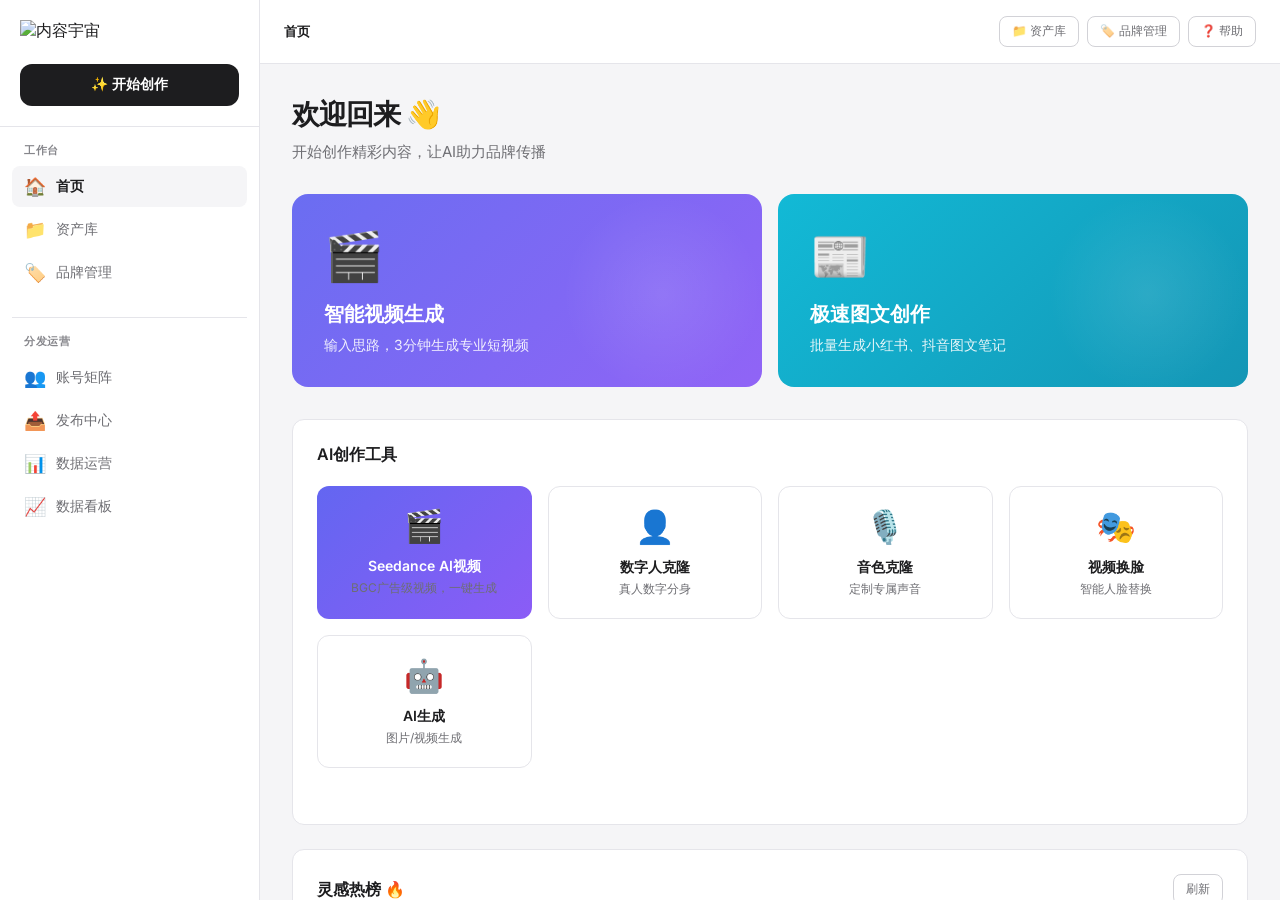
==== index.html @ 879e96d5 "init: existing files before refactor" ====
<!DOCTYPE html>
<html lang="zh-CN">
<head>
<meta charset="UTF-8">
<meta name="viewport" content="width=device-width, initial-scale=1.0">
<title>品牌AI内容工厂</title>
<link href="https://fonts.googleapis.com/css2?family=Inter:wght@300;400;500;600;700;800&display=swap" rel="stylesheet">
<script src="https://cdn.jsdelivr.net/npm/chart.js"></script>
<style>
:root {
  --mica-bg: rgba(255, 255, 255, 0.7);
  --mica-border: rgba(0, 0, 0, 0.08);
  --bg: #f5f5f7;
  --surface: #ffffff;
  --text: #1d1d1f;
  --text-secondary: #6e6e73;
  --text-muted: #86868b;
  --primary: #0071e3;
  --primary-hover: #0077ed;
  --accent: #6366f1;
  --accent-light: #818cf8;
  --border: #d2d2d7;
  --border-light: #e5e5ea;
  --success: #34c759;
  --warning: #ff9500;
  --danger: #ff3b30;
  --radius: 12px;
  --shadow: 0 2px 8px rgba(0,0,0,0.06);
  --shadow-lg: 0 8px 24px rgba(0,0,0,0.12);
  --xpeng-green: #00C896;
  --xpeng-black: #1A1A1A;
}

* {
  margin: 0;
  padding: 0;
  box-sizing: border-box;
}

body {
  font-family: 'Inter', -apple-system, BlinkMacSystemFont, 'PingFang SC', sans-serif;
  background: var(--bg);
  color: var(--text);
  display: flex;
  height: 100vh;
  overflow: hidden;
  -webkit-font-smoothing: antialiased;
}

/* ========== SIDEBAR ========== */
.sidebar {
  width: 260px;
  background: var(--surface);
  border-right: 1px solid var(--border-light);
  display: flex;
  flex-direction: column;
  flex-shrink: 0;
}

.sidebar-header {
  padding: 20px;
  border-bottom: 1px solid var(--border-light);
}

.logo {
  display: flex;
  align-items: center;
  gap: 12px;
  margin-bottom: 16px;
}

.logo-icon {
  width: 36px;
  height: 36px;
  background: linear-gradient(135deg, #6366f1, #a78bfa);
  border-radius: 10px;
  display: flex;
  align-items: center;
  justify-content: center;
  font-size: 18px;
}

.logo-text {
  font-size: 16px;
  font-weight: 700;
  letter-spacing: -0.02em;
}

.btn-create {
  width: 100%;
  padding: 12px;
  background: var(--text);
  color: #fff;
  border: none;
  border-radius: var(--radius);
  font-size: 14px;
  font-weight: 600;
  cursor: pointer;
  display: flex;
  align-items: center;
  justify-content: center;
  gap: 8px;
  transition: all 0.2s;
}

.btn-create:hover {
  background: #000;
  transform: translateY(-1px);
  box-shadow: var(--shadow-lg);
}

.nav {
  flex: 1;
  overflow-y: auto;
  padding: 16px 12px;
}

.nav-section {
  margin-bottom: 24px;
}

.nav-label {
  padding: 0 12px 8px;
  font-size: 11px;
  font-weight: 600;
  color: var(--text-muted);
  text-transform: uppercase;
  letter-spacing: 0.05em;
}

.nav-item {
  display: flex;
  align-items: center;
  gap: 12px;
  padding: 10px 12px;
  margin-bottom: 2px;
  border-radius: 8px;
  font-size: 14px;
  color: var(--text-secondary);
  cursor: pointer;
  transition: all 0.2s;
}

.nav-item:hover {
  background: var(--bg);
  color: var(--text);
}

.nav-item.active {
  background: var(--bg);
  color: var(--text);
  font-weight: 600;
}

.nav-icon {
  font-size: 18px;
  width: 20px;
  text-align: center;
}

.nav-separator {
  height: 1px;
  background: var(--border-light);
  margin: 16px 0;
}

/* ========== MAIN ========== */
.main {
  flex: 1;
  display: flex;
  flex-direction: column;
  overflow: hidden;
}

/* 面包屑导航 */
.breadcrumb-bar {
  display: flex;
  align-items: center;
  gap: 12px;
  padding: 16px 24px;
  background: var(--surface);
  border-bottom: 1px solid var(--border-light);
}

.breadcrumb {
  display: flex;
  align-items: center;
  gap: 8px;
  flex: 1;
}

.breadcrumb-item {
  font-size: 13px;
  color: var(--text-secondary);
  cursor: pointer;
  transition: color 0.2s;
}

.breadcrumb-item:hover {
  color: var(--primary);
}

.breadcrumb-item.active {
  color: var(--text);
  font-weight: 600;
  cursor: default;
}

.breadcrumb-sep {
  color: var(--text-muted);
  font-size: 12px;
}

/* 快捷操作栏 */
.quick-actions {
  display: flex;
  gap: 8px;
}

.quick-btn {
  padding: 6px 12px;
  background: transparent;
  border: 1px solid var(--border);
  border-radius: 8px;
  font-size: 12px;
  color: var(--text-secondary);
  cursor: pointer;
  display: flex;
  align-items: center;
  gap: 6px;
  transition: all 0.2s;
}

.quick-btn:hover {
  background: var(--bg);
  color: var(--text);
  border-color: var(--primary);
}

/* 内容区域 */
.content {
  flex: 1;
  overflow-y: auto;
  padding: 32px;
}

.page {
  display: none;
  max-width: 1400px;
  margin: 0 auto;
}

.page.active {
  display: block;
}

.page-header {
  margin-bottom: 32px;
}

.page-title {
  font-size: 28px;
  font-weight: 700;
  letter-spacing: -0.03em;
  margin-bottom: 8px;
}

.page-subtitle {
  font-size: 15px;
  color: var(--text-secondary);
}

/* ========== 卡片组件 ========== */
.card {
  background: var(--surface);
  border: 1px solid var(--border-light);
  border-radius: var(--radius);
  padding: 24px;
  transition: all 0.2s;
}

.card:hover {
  box-shadow: var(--shadow);
}

.card-header {
  display: flex;
  align-items: center;
  justify-content: space-between;
  margin-bottom: 20px;
}

.card-title {
  font-size: 16px;
  font-weight: 600;
}

/* ========== 首页 ========== */
.hero-banner {
  display: grid;
  grid-template-columns: 1fr 1fr;
  gap: 16px;
  margin-bottom: 32px;
}

.hero-card {
  background: linear-gradient(135deg, #6366f1 0%, #8b5cf6 100%);
  border-radius: 16px;
  padding: 32px;
  color: #fff;
  cursor: pointer;
  transition: transform 0.2s, box-shadow 0.2s;
  position: relative;
  overflow: hidden;
}

.hero-card::before {
  content: '';
  position: absolute;
  top: 0;
  right: 0;
  width: 200px;
  height: 200px;
  background: radial-gradient(circle, rgba(255,255,255,0.1) 0%, transparent 70%);
}

.hero-card:hover {
  transform: translateY(-4px);
  box-shadow: 0 12px 32px rgba(99, 102, 241, 0.3);
}

.hero-icon {
  font-size: 48px;
  margin-bottom: 16px;
}

.hero-title {
  font-size: 20px;
  font-weight: 700;
  margin-bottom: 8px;
}

.hero-desc {
  font-size: 14px;
  opacity: 0.9;
}

/* AI功能卡片 */
.ai-tools {
  display: grid;
  grid-template-columns: repeat(4, 1fr);
  gap: 16px;
  margin-bottom: 32px;
}

.tool-card {
  background: var(--surface);
  border: 1px solid var(--border-light);
  border-radius: var(--radius);
  padding: 20px;
  cursor: pointer;
  transition: all 0.2s;
  text-align: center;
}

.tool-card:hover {
  transform: translateY(-2px);
  box-shadow: var(--shadow);
  border-color: var(--primary);
}

.tool-icon {
  font-size: 32px;
  margin-bottom: 12px;
}

.tool-name {
  font-size: 14px;
  font-weight: 600;
  margin-bottom: 4px;
}

.tool-desc {
  font-size: 12px;
  color: var(--text-secondary);
}

/* 最近任务 */
.task-list {
  display: grid;
  gap: 12px;
}

.task-item {
  display: flex;
  align-items: center;
  gap: 16px;
  padding: 16px;
  background: var(--surface);
  border: 1px solid var(--border-light);
  border-radius: var(--radius);
  cursor: pointer;
  transition: all 0.2s;
}

.task-item:hover {
  box-shadow: var(--shadow);
}

.task-thumb {
  width: 80px;
  height: 80px;
  background: linear-gradient(135deg, #e0e7ff, #dbeafe);
  border-radius: 8px;
  flex-shrink: 0;
}

.task-info {
  flex: 1;
}

.task-title {
  font-size: 14px;
  font-weight: 600;
  margin-bottom: 4px;
}

.task-meta {
  font-size: 12px;
  color: var(--text-secondary);
}

.task-status {
  padding: 4px 12px;
  background: #dcfce7;
  color: #15803d;
  border-radius: 20px;
  font-size: 11px;
  font-weight: 600;
}

/* ========== 资产库 ========== */
.filter-bar {
  display: flex;
  gap: 12px;
  margin-bottom: 24px;
  flex-wrap: wrap;
}

.tab-group {
  display: inline-flex;
  background: var(--bg);
  border-radius: 8px;
  padding: 3px;
  gap: 2px;
}

.tab-btn {
  padding: 8px 16px;
  background: transparent;
  border: none;
  border-radius: 6px;
  font-size: 13px;
  font-weight: 500;
  color: var(--text-secondary);
  cursor: pointer;
  transition: all 0.2s;
}

.tab-btn:hover {
  color: var(--text);
}

.tab-btn.active {
  background: var(--surface);
  color: var(--text);
  font-weight: 600;
  box-shadow: 0 1px 3px rgba(0,0,0,0.05);
}

.asset-grid {
  display: grid;
  grid-template-columns: repeat(auto-fill, minmax(240px, 1fr));
  gap: 16px;
}

.asset-card {
  background: var(--surface);
  border: 1px solid var(--border-light);
  border-radius: var(--radius);
  overflow: hidden;
  cursor: pointer;
  transition: all 0.2s;
}

.asset-card:hover {
  transform: translateY(-2px);
  box-shadow: var(--shadow);
}

.asset-thumb {
  width: 100%;
  height: 160px;
  background: linear-gradient(135deg, #f3f4f6, #e5e7eb);
  position: relative;
}

.asset-count {
  position: absolute;
  bottom: 8px;
  right: 8px;
  padding: 4px 10px;
  background: rgba(0,0,0,0.6);
  color: #fff;
  border-radius: 6px;
  font-size: 11px;
  font-weight: 600;
}

.asset-info {
  padding: 16px;
}

.asset-name {
  font-size: 14px;
  font-weight: 600;
  margin-bottom: 4px;
}

.asset-meta {
  font-size: 12px;
  color: var(--text-secondary);
}

/* ========== 品牌管理 ========== */
.brand-layout {
  display: grid;
  grid-template-columns: 1fr 1fr 1fr;
  gap: 20px;
}

.brand-column {
  background: var(--surface);
  border: 1px solid var(--border-light);
  border-radius: var(--radius);
  padding: 20px;
}

.column-header {
  display: flex;
  align-items: center;
  justify-content: space-between;
  margin-bottom: 16px;
}

.column-title {
  font-size: 14px;
  font-weight: 600;
}

.btn-add {
  padding: 6px 12px;
  background: var(--primary);
  color: #fff;
  border: none;
  border-radius: 6px;
  font-size: 12px;
  font-weight: 600;
  cursor: pointer;
  transition: all 0.2s;
}

.btn-add:hover {
  background: var(--primary-hover);
}

.brand-list {
  display: grid;
  gap: 8px;
}

.brand-item {
  padding: 12px;
  background: var(--bg);
  border-radius: 8px;
  cursor: pointer;
  transition: all 0.2s;
}

.brand-item:hover {
  background: #e5e5ea;
}

.brand-item.selected {
  background: var(--primary);
  color: #fff;
}

.brand-name {
  font-size: 13px;
  font-weight: 600;
  margin-bottom: 4px;
}

.brand-tag {
  display: inline-block;
  padding: 2px 8px;
  background: rgba(255,255,255,0.2);
  border-radius: 4px;
  font-size: 10px;
}

/* ========== 创作中心（全屏模态）========== */
.creation-modal {
  position: fixed;
  top: 0;
  left: 0;
  right: 0;
  bottom: 0;
  background: var(--bg);
  z-index: 1000;
  display: none;
  flex-direction: column;
}

.creation-modal.active {
  display: flex;
}

.creation-header {
  display: flex;
  align-items: center;
  gap: 24px;
  padding: 16px 24px;
  background: var(--surface);
  border-bottom: 1px solid var(--border-light);
}

.btn-close {
  padding: 8px 16px;
  background: transparent;
  border: 1px solid var(--border);
  border-radius: 8px;
  font-size: 13px;
  cursor: pointer;
  transition: all 0.2s;
}

.btn-close:hover {
  background: var(--bg);
}

.creation-tools {
  display: flex;
  gap: 2px;
  flex: 1;
}

.creation-tool {
  padding: 10px 20px;
  background: transparent;
  border: none;
  border-radius: 8px;
  font-size: 13px;
  font-weight: 500;
  color: var(--text-secondary);
  cursor: pointer;
  display: flex;
  align-items: center;
  gap: 8px;
  transition: all 0.2s;
}

.creation-tool:hover {
  background: var(--bg);
  color: var(--text);
}

.creation-tool.active {
  background: var(--bg);
  color: var(--text);
  font-weight: 600;
}

.creation-body {
  flex: 1;
  display: flex;
  overflow: hidden;
}

.creation-panel {
  flex: 1;
  padding: 24px;
  overflow-y: auto;
}

.creation-sidebar {
  width: 400px;
  background: var(--surface);
  border-left: 1px solid var(--border-light);
  padding: 24px;
  overflow-y: auto;
}

.form-group {
  margin-bottom: 20px;
}

.form-label {
  display: block;
  font-size: 13px;
  font-weight: 600;
  margin-bottom: 8px;
}

.form-input, .form-textarea, .form-select {
  width: 100%;
  padding: 10px 12px;
  border: 1px solid var(--border);
  border-radius: 8px;
  font-size: 14px;
  font-family: inherit;
  transition: all 0.2s;
}

.form-input:focus, .form-textarea:focus, .form-select:focus {
  outline: none;
  border-color: var(--primary);
  box-shadow: 0 0 0 3px rgba(0, 113, 227, 0.1);
}

.form-textarea {
  min-height: 120px;
  resize: vertical;
}

.btn-generate {
  width: 100%;
  padding: 14px;
  background: var(--text);
  color: #fff;
  border: none;
  border-radius: var(--radius);
  font-size: 14px;
  font-weight: 600;
  cursor: pointer;
  transition: all 0.2s;
}

.btn-generate:hover {
  background: #000;
  transform: translateY(-1px);
}

/* ========== 表格 ========== */
table {
  width: 100%;
  border-collapse: collapse;
  background: var(--surface);
  border-radius: var(--radius);
  overflow: hidden;
}

thead {
  background: var(--bg);
}

th {
  padding: 12px 16px;
  text-align: left;
  font-size: 11px;
  font-weight: 600;
  color: var(--text-muted);
  text-transform: uppercase;
  letter-spacing: 0.05em;
  border-bottom: 1px solid var(--border-light);
}

td {
  padding: 14px 16px;
  font-size: 13px;
  border-bottom: 1px solid var(--border-light);
}

tr:last-child td {
  border-bottom: none;
}

tbody tr:hover {
  background: var(--bg);
}

.table-avatar {
  width: 32px;
  height: 32px;
  border-radius: 50%;
  background: linear-gradient(135deg, #6366f1, #a78bfa);
  display: flex;
  align-items: center;
  justify-content: center;
  color: #fff;
  font-size: 12px;
  font-weight: 600;
}

.account-info {
  display: flex;
  align-items: center;
  gap: 12px;
}

.account-name {
  font-weight: 600;
  margin-bottom: 2px;
}

.account-platform {
  font-size: 11px;
  color: var(--text-secondary);
}

/* 状态标签 */
.status-badge {
  display: inline-flex;
  align-items: center;
  gap: 6px;
  padding: 4px 12px;
  border-radius: 20px;
  font-size: 11px;
  font-weight: 600;
}

.status-online {
  background: #dcfce7;
  color: #15803d;
}

.status-offline {
  background: #fee2e2;
  color: #b91c1c;
}

.status-pending {
  background: #fef3c7;
  color: #b45309;
}

.status-success {
  background: #dcfce7;
  color: #15803d;
}

.status-dot {
  width: 6px;
  height: 6px;
  border-radius: 50%;
  background: currentColor;
}

/* 按钮组 */
.btn-group {
  display: flex;
  gap: 8px;
}

.btn-sm {
  padding: 5px 12px;
  background: var(--surface);
  border: 1px solid var(--border);
  border-radius: 6px;
  font-size: 11px;
  font-weight: 500;
  color: var(--text-secondary);
  cursor: pointer;
  transition: all 0.2s;
}

.btn-sm:hover {
  background: var(--bg);
  color: var(--text);
  border-color: var(--primary);
}

.btn-primary {
  background: var(--primary);
  color: #fff;
  border-color: var(--primary);
}

.btn-primary:hover {
  background: var(--primary-hover);
}

/* ========== KPI卡片 ========== */
.kpi-grid {
  display: grid;
  grid-template-columns: repeat(5, 1fr);
  gap: 16px;
  margin-bottom: 32px;
}

.kpi-card {
  background: var(--surface);
  border: 1px solid var(--border-light);
  border-radius: var(--radius);
  padding: 20px;
  transition: all 0.2s;
}

.kpi-card:hover {
  transform: translateY(-2px);
  box-shadow: var(--shadow);
}

.kpi-label {
  font-size: 12px;
  color: var(--text-secondary);
  margin-bottom: 8px;
}

.kpi-value {
  font-size: 28px;
  font-weight: 700;
  margin-bottom: 8px;
}

.kpi-change {
  font-size: 12px;
  font-weight: 600;
}

.kpi-change.positive {
  color: var(--success);
}

.kpi-change.negative {
  color: var(--danger);
}

/* 图表容器 */
.chart-container {
  background: var(--surface);
  border: 1px solid var(--border-light);
  border-radius: var(--radius);
  padding: 24px;
  height: 300px;
  position: relative;
}

.chart-title {
  font-size: 14px;
  font-weight: 600;
  margin-bottom: 16px;
}

/* 内容卡片 */
.content-card {
  background: var(--surface);
  border: 1px solid var(--border-light);
  border-radius: var(--radius);
  padding: 16px;
  display: flex;
  gap: 16px;
  cursor: pointer;
  transition: all 0.2s;
}

.content-card:hover {
  box-shadow: var(--shadow);
}

.content-thumb {
  width: 120px;
  height: 80px;
  background: linear-gradient(135deg, #e0e7ff, #dbeafe);
  border-radius: 8px;
  flex-shrink: 0;
  position: relative;
  overflow: hidden;
}

.content-thumb .play-icon {
  position: absolute;
  top: 50%;
  left: 50%;
  transform: translate(-50%, -50%);
  width: 32px;
  height: 32px;
  background: rgba(0,0,0,0.6);
  border-radius: 50%;
  display: flex;
  align-items: center;
  justify-content: center;
  color: #fff;
  font-size: 14px;
}

.content-body {
  flex: 1;
  min-width: 0;
}

.content-title {
  font-size: 14px;
  font-weight: 600;
  margin-bottom: 6px;
  overflow: hidden;
  text-overflow: ellipsis;
  white-space: nowrap;
}

.content-meta {
  font-size: 12px;
  color: var(--text-secondary);
  margin-bottom: 8px;
}

.content-stats {
  display: flex;
  gap: 16px;
  font-size: 12px;
  color: var(--text-secondary);
}

.content-stat {
  display: flex;
  align-items: center;
  gap: 4px;
}

/* 排行榜 */
.rank-list {
  display: grid;
  gap: 12px;
}

.rank-item {
  display: flex;
  align-items: center;
  gap: 12px;
  padding: 12px;
  background: var(--surface);
  border: 1px solid var(--border-light);
  border-radius: 8px;
  transition: all 0.2s;
}

.rank-item:hover {
  background: var(--bg);
}

.rank-number {
  width: 28px;
  height: 28px;
  background: var(--bg);
  border-radius: 6px;
  display: flex;
  align-items: center;
  justify-content: center;
  font-size: 13px;
  font-weight: 700;
  flex-shrink: 0;
}

.rank-item:nth-child(1) .rank-number {
  background: linear-gradient(135deg, #fbbf24, #f59e0b);
  color: #fff;
}

.rank-item:nth-child(2) .rank-number {
  background: linear-gradient(135deg, #d1d5db, #9ca3af);
  color: #fff;
}

.rank-item:nth-child(3) .rank-number {
  background: linear-gradient(135deg, #fca5a5, #f87171);
  color: #fff;
}

.rank-info {
  flex: 1;
  min-width: 0;
}

.rank-name {
  font-size: 13px;
  font-weight: 600;
  margin-bottom: 2px;
}

.rank-desc {
  font-size: 11px;
  color: var(--text-secondary);
}

.rank-value {
  font-size: 16px;
  font-weight: 700;
}

/* 分组侧边栏 */
.group-sidebar {
  width: 240px;
  background: var(--surface);
  border-right: 1px solid var(--border-light);
  padding: 20px;
  overflow-y: auto;
  flex-shrink: 0;
}

.group-header {
  display: flex;
  align-items: center;
  justify-content: space-between;
  margin-bottom: 16px;
}

.group-title {
  font-size: 13px;
  font-weight: 600;
}

.group-list {
  display: grid;
  gap: 4px;
}

.group-item {
  padding: 8px 12px;
  border-radius: 6px;
  font-size: 13px;
  color: var(--text-secondary);
  cursor: pointer;
  transition: all 0.2s;
  display: flex;
  align-items: center;
  justify-content: space-between;
}

.group-item:hover {
  background: var(--bg);
  color: var(--text);
}

.group-item.active {
  background: var(--bg);
  color: var(--text);
  font-weight: 600;
}

.group-count {
  font-size: 11px;
  color: var(--text-muted);
}

/* ========== 响应式 ========== */
@media (max-width: 1024px) {
  .hero-banner { grid-template-columns: 1fr; }
  .ai-tools { grid-template-columns: repeat(2, 1fr); }
  .brand-layout { grid-template-columns: 1fr; }
  .kpi-grid { grid-template-columns: repeat(2, 1fr); }
}

@media (max-width: 768px) {
  .sidebar { width: 220px; }
  .content { padding: 20px; }
  .ai-tools { grid-template-columns: 1fr; }
  .kpi-grid { grid-template-columns: 1fr; }
  .group-sidebar { width: 200px; }
}
</style>
</head>
<body>

<!-- ========== 侧边栏 ========== -->
<aside class="sidebar">
  <div class="sidebar-header">
    <div class="logo">
      <img src="assets/logo_black.png" alt="内容宇宙" style="height: 28px; width: auto; object-fit: contain;">
    </div>
    <button class="btn-create" onclick="openCreation()">
      ✨ 开始创作
    </button>
  </div>

  <nav class="nav">
    <div class="nav-section">
      <div class="nav-label">工作台</div>
      <div class="nav-item active" onclick="switchPage('home')">
        <span class="nav-icon">🏠</span>
        <span>首页</span>
      </div>
      <div class="nav-item" onclick="switchPage('assets')">
        <span class="nav-icon">📁</span>
        <span>资产库</span>
      </div>
      <div class="nav-item" onclick="switchPage('brands')">
        <span class="nav-icon">🏷️</span>
        <span>品牌管理</span>
      </div>
    </div>

    <div class="nav-separator"></div>

    <div class="nav-section">
      <div class="nav-label">分发运营</div>
      <div class="nav-item" onclick="switchPage('accounts')">
        <span class="nav-icon">👥</span>
        <span>账号矩阵</span>
      </div>
      <div class="nav-item" onclick="switchPage('publishing')">
        <span class="nav-icon">📤</span>
        <span>发布中心</span>
      </div>
      <div class="nav-item" onclick="switchPage('data')">
        <span class="nav-icon">📊</span>
        <span>数据运营</span>
      </div>
      <div class="nav-item" onclick="switchPage('dashboard')">
        <span class="nav-icon">📈</span>
        <span>数据看板</span>
      </div>
    </div>
  </nav>
</aside>

<!-- ========== 主内容区 ========== -->
<main class="main">
  <!-- 面包屑 + 快捷操作 -->
  <div class="breadcrumb-bar">
    <div class="breadcrumb" id="breadcrumb">
      <span class="breadcrumb-item active">首页</span>
    </div>
    <div class="quick-actions">
      <button class="quick-btn" onclick="switchPage('assets')">
        📁 资产库
      </button>
      <button class="quick-btn" onclick="switchPage('brands')">
        🏷️ 品牌管理
      </button>
      <button class="quick-btn">
        ❓ 帮助
      </button>
    </div>
  </div>

  <!-- 内容区域 -->
  <div class="content">
    <!-- ========== 首页 ========== -->
    <div class="page active" id="page-home">
      <div class="page-header">
        <h1 class="page-title">欢迎回来 👋</h1>
        <p class="page-subtitle">开始创作精彩内容，让AI助力品牌传播</p>
      </div>

      <!-- Hero Banner -->
      <div class="hero-banner">
        <div class="hero-card" onclick="openCreationTool('video')" style="background: linear-gradient(135deg, rgba(99, 102, 241, 0.95) 0%, rgba(139, 92, 246, 0.95) 100%), url('assets/xpeng/hero_latest.jpg'); background-size: cover; background-position: center;">
          <div class="hero-icon">🎬</div>
          <h3 class="hero-title">智能视频生成</h3>
          <p class="hero-desc">输入思路，3分钟生成专业短视频</p>
        </div>
        <div class="hero-card" onclick="openCreationTool('image-text')" style="background: linear-gradient(135deg, rgba(6, 182, 212, 0.95) 0%, rgba(8, 145, 178, 0.95) 100%), url('assets/xpeng/charging.jpg'); background-size: cover; background-position: center;">
          <div class="hero-icon">📰</div>
          <h3 class="hero-title">极速图文创作</h3>
          <p class="hero-desc">批量生成小红书、抖音图文笔记</p>
        </div>
      </div>

      <!-- AI功能卡片 -->
      <div class="card">
        <div class="card-header">
          <h3 class="card-title">AI创作工具</h3>
        </div>
        <div class="ai-tools">
          <div class="tool-card" onclick="openCreationTool('seedance')" style="background: linear-gradient(135deg, #6366f1 0%, #8b5cf6 100%); color: #fff; border: none;">
            <div class="tool-icon">🎬</div>
            <div class="tool-name">Seedance AI视频</div>
            <div class="tool-desc">BGC广告级视频，一键生成</div>
          </div>
          <div class="tool-card" onclick="openCreationTool('digital-human')">
            <div class="tool-icon">👤</div>
            <div class="tool-name">数字人克隆</div>
            <div class="tool-desc">真人数字分身</div>
          </div>
          <div class="tool-card" onclick="openCreationTool('voice')">
            <div class="tool-icon">🎙️</div>
            <div class="tool-name">音色克隆</div>
            <div class="tool-desc">定制专属声音</div>
          </div>
          <div class="tool-card" onclick="openCreationTool('face-swap')">
            <div class="tool-icon">🎭</div>
            <div class="tool-name">视频换脸</div>
            <div class="tool-desc">智能人脸替换</div>
          </div>
          <div class="tool-card" onclick="openCreationTool('ai-gen')">
            <div class="tool-icon">🤖</div>
            <div class="tool-name">AI生成</div>
            <div class="tool-desc">图片/视频生成</div>
          </div>
        </div>
      </div>

      <!-- 灵感热榜 -->
      <div class="card" style="margin-top: 24px;">
        <div class="card-header">
          <h3 class="card-title">灵感热榜 🔥</h3>
          <button class="quick-btn">刷新</button>
        </div>
        <div class="task-list">
          <div class="task-item">
            <div class="task-thumb" style="background: url('assets/xpeng/hero_latest.jpg'); background-size: cover; background-position: center;"></div>
            <div class="task-info">
              <div class="task-title">#Seedance2.0 AI视频生成新高度</div>
              <div class="task-meta">全网热搜 • 5.8亿阅读 • 广告级AI视频生成掀起行业革命</div>
            </div>
            <button class="quick-btn" onclick="openCreationWithTopic('Seedance2.0 AI视频生成')">使用话题</button>
          </div>
          <div class="task-item">
            <div class="task-thumb" style="background: url('assets/xpeng/p7plus_banner.jpg'); background-size: cover; background-position: center;"></div>
            <div class="task-info">
              <div class="task-title">#小鹏汽车 XNGP智驾登上热搜</div>
              <div class="task-meta">抖音热榜 • 2.5亿播放 • AI智能驾驶引领未来</div>
            </div>
            <button class="quick-btn" onclick="openCreationWithTopic('小鹏汽车XNGP智驾')">使用话题</button>
          </div>
          <div class="task-item">
            <div class="task-thumb" style="background: url('assets/xpeng/charging.jpg'); background-size: cover; background-position: center;"></div>
            <div class="task-info">
              <div class="task-title">#5C超快充 持续火爆</div>
              <div class="task-meta">小红书热榜 • 1.8亿阅读 • 小鹏汽车充电黑科技</div>
            </div>
            <button class="quick-btn" onclick="openCreationWithTopic('5C超快充')">使用话题</button>
          </div>
        </div>
      </div>

      <!-- 最近任务 -->
      <div class="card" style="margin-top: 24px;">
        <div class="card-header">
          <h3 class="card-title">最近任务</h3>
          <div class="tab-group">
            <button class="tab-btn active">全部</button>
            <button class="tab-btn">视频</button>
            <button class="tab-btn">图文</button>
          </div>
        </div>
        <div class="task-list">
          <div class="task-item">
            <div class="task-thumb" style="background: url('assets/xpeng/p7plus_banner.jpg'); background-size: cover; background-position: center;"></div>
            <div class="task-info">
              <div class="task-title">2026款P7+ AI智能驾驶展示 — 超大空间AI智能轿车</div>
              <div class="task-meta">视频智剪 • 2小时前 • 小鹏汽车 - 轿车系列 - P7+</div>
            </div>
            <div class="task-status">已完成</div>
          </div>
          <div class="task-item">
            <div class="task-thumb" style="background: url('assets/xpeng/g6_banner.jpg'); background-size: cover; background-position: center;"></div>
            <div class="task-info">
              <div class="task-title">2026款G6小红书种草笔记 — AI智能越级SUV</div>
              <div class="task-meta">图文匹配 • 5小时前 • 小鹏汽车 - SUV系列 - G6</div>
            </div>
            <div class="task-status">已完成</div>
          </div>
        </div>
      </div>
    </div>

    <!-- ========== 资产库 ========== -->
    <div class="page" id="page-assets">
      <div class="page-header">
        <h1 class="page-title">资产库</h1>
        <p class="page-subtitle">统一管理品牌素材，AI智能标签</p>
      </div>

      <!-- 顶部统计栏 -->
      <div style="display: grid; grid-template-columns: repeat(5, 1fr); gap: 16px; margin-bottom: 24px;">
        <div class="card" style="padding: 16px;">
          <div style="font-size: 12px; color: var(--text-secondary); margin-bottom: 8px;">📦 总素材数</div>
          <div style="font-size: 24px; font-weight: 700;">326</div>
        </div>
        <div class="card" style="padding: 16px;">
          <div style="font-size: 12px; color: var(--text-secondary); margin-bottom: 8px;">🎬 视频</div>
          <div style="font-size: 24px; font-weight: 700;">142</div>
        </div>
        <div class="card" style="padding: 16px;">
          <div style="font-size: 12px; color: var(--text-secondary); margin-bottom: 8px;">🖼️ 图片</div>
          <div style="font-size: 24px; font-weight: 700;">184</div>
        </div>
        <div class="card" style="padding: 16px;">
          <div style="font-size: 12px; color: var(--text-secondary); margin-bottom: 8px;">📊 文档</div>
          <div style="font-size: 24px; font-weight: 700;">28</div>
        </div>
        <div class="card" style="padding: 16px;">
          <div style="font-size: 12px; color: var(--text-secondary); margin-bottom: 8px;">💾 存储用量</div>
          <div style="font-size: 24px; font-weight: 700;">2.3GB <span style="font-size: 14px; color: var(--text-muted);">/ 10GB</span></div>
        </div>
      </div>

      <!-- 存储用量进度条 -->
      <div class="card" style="padding: 16px; margin-bottom: 24px;">
        <div style="display: flex; align-items: center; justify-content: space-between; margin-bottom: 8px;">
          <div style="font-size: 13px; font-weight: 600;">云空间使用情况</div>
          <div style="font-size: 13px; color: var(--text-secondary);">已用 23% · 剩余 7.7GB</div>
        </div>
        <div style="width: 100%; height: 8px; background: var(--bg); border-radius: 4px; overflow: hidden;">
          <div style="width: 23%; height: 100%; background: linear-gradient(90deg, #6366f1, #a78bfa); border-radius: 4px;"></div>
        </div>
      </div>

      <div class="filter-bar">
        <input type="text" class="form-input" placeholder="🔍 搜索素材..." style="width: 300px;">
        <div class="tab-group">
          <button class="tab-btn active">产品素材</button>
          <button class="tab-btn">其他素材</button>
        </div>
        <div class="tab-group">
          <button class="tab-btn active">全部</button>
          <button class="tab-btn">视频</button>
          <button class="tab-btn">图片</button>
        </div>
        <select class="form-select" style="width: auto;">
          <option>全部品牌</option>
          <option>人源活力</option>
          <option>小鹏汽车</option>
          <option>蚂蚁阿福</option>
          <option>蓝色光标</option>
        </select>
        <select class="form-select" style="width: auto;">
          <option>排序：最近更新</option>
          <option>排序：文件数量</option>
          <option>排序：名称</option>
        </select>
        <div style="flex: 1;"></div>
        <button class="btn-add" onclick="alert('新建分组')">+ 新建分组</button>
        <button class="btn-add" onclick="alert('批量上传')">📤 批量上传</button>
      </div>

      <!-- 操作按钮增强区 -->
      <div style="display: flex; gap: 8px; margin-bottom: 24px;">
        <button class="quick-btn" onclick="alert('图片转视频功能')">
          🎞️ 图片转视频
        </button>
        <button class="quick-btn" onclick="alert('智能拆解功能')">
          ✂️ 智能拆解
        </button>
        <button class="quick-btn" onclick="alert('AI自动标签功能')">
          🏷️ AI自动标签
        </button>
        <button class="quick-btn" onclick="alert('批量编辑')">
          ✏️ 批量编辑
        </button>
      </div>

      <!-- AI智能标签区域 -->
      <div class="card" style="padding: 16px; margin-bottom: 24px;">
        <div style="display: flex; align-items: center; justify-content: space-between; margin-bottom: 12px;">
          <div style="font-size: 13px; font-weight: 600;">🤖 AI智能标签云</div>
          <button class="quick-btn" onclick="alert('查看全部标签')">查看全部</button>
        </div>
        <div style="display: flex; flex-wrap: wrap; gap: 8px;">
          <span style="padding: 4px 12px; background: #e0e7ff; color: #4338ca; border-radius: 20px; font-size: 12px; cursor: pointer;">#智能驾驶 (52)</span>
          <span style="padding: 4px 12px; background: #fce7f3; color: #be185d; border-radius: 20px; font-size: 12px; cursor: pointer;">#XNGP (45)</span>
          <span style="padding: 4px 12px; background: #dcfce7; color: #15803d; border-radius: 20px; font-size: 12px; cursor: pointer;">#5C超快充 (38)</span>
          <span style="padding: 4px 12px; background: #fef3c7; color: #b45309; border-radius: 20px; font-size: 12px; cursor: pointer;">#续航 (67)</span>
          <span style="padding: 4px 12px; background: #dbeafe; color: #075985; border-radius: 20px; font-size: 12px; cursor: pointer;">#智能座舱 (34)</span>
          <span style="padding: 4px 12px; background: #f3e8ff; color: #6b21a8; border-radius: 20px; font-size: 12px; cursor: pointer;">#品牌 (29)</span>
          <span style="padding: 4px 12px; background: #fff7ed; color: #c2410c; border-radius: 20px; font-size: 12px; cursor: pointer;">#AI科技 (31)</span>
          <span style="padding: 4px 12px; background: #fef2f2; color: #b91c1c; border-radius: 20px; font-size: 12px; cursor: pointer;">#新能源 (28)</span>
        </div>
      </div>

      <div class="asset-grid">
        <!-- 🔥 人源活力 · 光子瓶 -->
        <div class="asset-card" onclick="openAssetDetail('光子瓶 RHC Protease Essence', 4, '人源活力', '护肤精华', '刚刚')">
          <div class="asset-thumb" style="background: url('assets/renyuanhuoli/photon_bottle_01.png'); background-size: cover; background-position: center;">
            <div class="asset-count">4 个文件</div>
            <div style="position: absolute; top: 8px; left: 8px; padding: 3px 8px; background: rgba(139,92,246,0.9); color: #fff; border-radius: 4px; font-size: 10px; font-weight: 600;">🔥 NEW</div>
          </div>
          <div class="asset-info">
            <div class="asset-name">🧴 光子瓶 RHC Protease Essence</div>
            <div class="asset-meta">
              <span style="display: inline-block; padding: 2px 8px; background: #f3e8ff; color: #6b21a8; border-radius: 4px; font-size: 10px; margin-right: 6px;">人源活力</span>
              <span style="display: inline-block; padding: 2px 8px; background: #fce7f3; color: #be185d; border-radius: 4px; font-size: 10px;">护肤精华</span>
              <span style="font-size: 10px; color: var(--text-muted); margin-left: 8px;">· CDN已上传 · 刚刚</span>
            </div>
          </div>
        </div>

        <div class="asset-card" onclick="openAssetDetail('P7+官方素材', 42, '小鹏汽车', '轿车系列', '2小时前')">
          <div class="asset-thumb" style="background: url('assets/xpeng/p7plus_banner.jpg'); background-size: cover; background-position: center;">
            <div class="asset-count">42 个文件</div>
          </div>
          <div class="asset-info">
            <div class="asset-name">P7+官方素材</div>
            <div class="asset-meta">
              <span style="display: inline-block; padding: 2px 8px; background: #dcfce7; color: #15803d; border-radius: 4px; font-size: 10px; margin-right: 6px;">小鹏汽车</span>
              轿车系列 • 视频+图片
            </div>
            <div style="font-size: 11px; color: var(--text-muted); margin-top: 4px;">📅 更新于 2小时前</div>
          </div>
        </div>
        <div class="asset-card" onclick="openAssetDetail('G6外观图集', 38, '小鹏汽车', 'SUV系列', '5小时前')">
          <div class="asset-thumb" style="background: url('assets/xpeng/g6_banner.jpg'); background-size: cover; background-position: center;">
            <div class="asset-count">38 个文件</div>
          </div>
          <div class="asset-info">
            <div class="asset-name">G6外观图集</div>
            <div class="asset-meta">
              <span style="display: inline-block; padding: 2px 8px; background: #dcfce7; color: #15803d; border-radius: 4px; font-size: 10px; margin-right: 6px;">小鹏汽车</span>
              SUV系列 • 图片
            </div>
            <div style="font-size: 11px; color: var(--text-muted); margin-top: 4px;">📅 更新于 5小时前</div>
          </div>
        </div>
        <div class="asset-card" onclick="openAssetDetail('G9内饰展示', 32, '小鹏汽车', 'SUV系列', '昨天')">
          <div class="asset-thumb" style="background: url('assets/xpeng/g9_banner.jpg'); background-size: cover; background-position: center;">
            <div class="asset-count">32 个文件</div>
          </div>
          <div class="asset-info">
            <div class="asset-name">G9内饰展示</div>
            <div class="asset-meta">
              <span style="display: inline-block; padding: 2px 8px; background: #dcfce7; color: #15803d; border-radius: 4px; font-size: 10px; margin-right: 6px;">小鹏汽车</span>
              SUV系列 • 视频
            </div>
            <div style="font-size: 11px; color: var(--text-muted); margin-top: 4px;">📅 更新于 昨天</div>
          </div>
        </div>
        <div class="asset-card" onclick="openAssetDetail('MONA M03潮玩素材', 28, '小鹏汽车', '轿车系列', '2天前')">
          <div class="asset-thumb" style="background: url('assets/xpeng/mona_m03.jpg'); background-size: cover; background-position: center;">
            <div class="asset-count">28 个文件</div>
          </div>
          <div class="asset-info">
            <div class="asset-name">MONA M03潮玩素材</div>
            <div class="asset-meta">
              <span style="display: inline-block; padding: 2px 8px; background: #dcfce7; color: #15803d; border-radius: 4px; font-size: 10px; margin-right: 6px;">小鹏汽车</span>
              轿车系列 • 视频+图片
            </div>
            <div style="font-size: 11px; color: var(--text-muted); margin-top: 4px;">📅 更新于 2天前</div>
          </div>
        </div>
        <div class="asset-card" onclick="openAssetDetail('G7增程续航素材', 52, '小鹏汽车', 'SUV系列', '3天前')">
          <div class="asset-thumb" style="background: url('assets/xpeng/g7_banner.jpg'); background-size: cover; background-position: center;">
            <div class="asset-count">52 个文件</div>
          </div>
          <div class="asset-info">
            <div class="asset-name">G7增程续航素材</div>
            <div class="asset-meta">
              <span style="display: inline-block; padding: 2px 8px; background: #dcfce7; color: #15803d; border-radius: 4px; font-size: 10px; margin-right: 6px;">小鹏汽车</span>
              SUV系列 • 视频+图片
            </div>
            <div style="font-size: 11px; color: var(--text-muted); margin-top: 4px;">📅 更新于 3天前</div>
          </div>
        </div>
        <div class="asset-card" onclick="openAssetDetail('X9大七座素材', 35, '小鹏汽车', 'MPV系列', '5天前')">
          <div class="asset-thumb" style="background: url('assets/xpeng/x9_banner.jpg'); background-size: cover; background-position: center;">
            <div class="asset-count">35 个文件</div>
          </div>
          <div class="asset-info">
            <div class="asset-name">X9大七座素材</div>
            <div class="asset-meta">
              <span style="display: inline-block; padding: 2px 8px; background: #dcfce7; color: #15803d; border-radius: 4px; font-size: 10px; margin-right: 6px;">小鹏汽车</span>
              MPV系列 • 视频+图片
            </div>
            <div style="font-size: 11px; color: var(--text-muted); margin-top: 4px;">📅 更新于 5天前</div>
          </div>
        </div>
        <div class="asset-card" onclick="openAssetDetail('全新P7豪华轿跑', 28, '小鹏汽车', '轿车系列', '1周前')">
          <div class="asset-thumb" style="background: url('assets/xpeng/p7plus_banner.jpg'); background-size: cover; background-position: center;">
            <div class="asset-count">28 个文件</div>
          </div>
          <div class="asset-info">
            <div class="asset-name">全新P7豪华轿跑</div>
            <div class="asset-meta">
              <span style="display: inline-block; padding: 2px 8px; background: #dcfce7; color: #15803d; border-radius: 4px; font-size: 10px; margin-right: 6px;">小鹏汽车</span>
              轿车系列 • 图片
            </div>
            <div style="font-size: 11px; color: var(--text-muted); margin-top: 4px;">📅 更新于 1周前</div>
          </div>
        </div>
        <div class="asset-card" onclick="openAssetDetail('品牌VI素材包', 35, '小鹏汽车', '品牌素材', '1周前')">
          <div class="asset-thumb" style="background: url('assets/xpeng/xpeng_logo.png'); background-size: contain; background-position: center; background-repeat: no-repeat; background-color: #f3f4f6;">
            <div class="asset-count">35 个文件</div>
          </div>
          <div class="asset-info">
            <div class="asset-name">品牌VI素材包</div>
            <div class="asset-meta">
              <span style="display: inline-block; padding: 2px 8px; background: #dcfce7; color: #15803d; border-radius: 4px; font-size: 10px; margin-right: 6px;">小鹏汽车</span>
              品牌素材 • 图片
            </div>
            <div style="font-size: 11px; color: var(--text-muted); margin-top: 4px;">📅 更新于 1周前</div>
          </div>
        </div>
        <div class="asset-card" onclick="openAssetDetail('通用营销素材', 22, '小鹏汽车', '营销素材', '3天前')">
          <div class="asset-thumb" style="background: url('assets/xpeng/hero_latest.jpg'); background-size: cover; background-position: center;">
            <div class="asset-count">22 个文件</div>
          </div>
          <div class="asset-info">
            <div class="asset-name">通用营销素材</div>
            <div class="asset-meta">
              <span style="display: inline-block; padding: 2px 8px; background: #dcfce7; color: #15803d; border-radius: 4px; font-size: 10px; margin-right: 6px;">小鹏汽车</span>
              营销素材 • 视频+图片
            </div>
            <div style="font-size: 11px; color: var(--text-muted); margin-top: 4px;">📅 更新于 3天前</div>
          </div>
        </div>
        <!-- 蚂蚁阿福素材开始 -->
        <div class="asset-card" onclick="openAssetDetail('春节营销素材包', 35, '蚂蚁阿福', '营销素材', '2天前')"
          <div class="asset-thumb" style="background: url('assets/mayi_afu/brand_overview.jpg'); background-size: cover; background-position: center;">
            <div class="asset-count">35 个文件</div>
          </div>
          <div class="asset-info">
            <div class="asset-name">春节营销素材包</div>
            <div class="asset-meta">
              <span style="display: inline-block; padding: 2px 8px; background: #dbeafe; color: #075985; border-radius: 4px; font-size: 10px; margin-right: 6px;">蚂蚁阿福</span>
              营销素材 • 视频+图片
            </div>
            <div style="font-size: 11px; color: var(--text-muted); margin-top: 4px;">📅 更新于 2天前</div>
          </div>
        </div>
        <div class="asset-card" onclick="openAssetDetail('品牌VI & Logo', 15, '蚂蚁阿福', '品牌素材', '5天前')">
          <div class="asset-thumb" style="background: url('assets/mayi_afu/afu_logo.png'); background-size: contain; background-position: center; background-repeat: no-repeat; background-color: #f3f4f6;">
            <div class="asset-count">15 个文件</div>
          </div>
          <div class="asset-info">
            <div class="asset-name">品牌VI & Logo</div>
            <div class="asset-meta">
              <span style="display: inline-block; padding: 2px 8px; background: #dbeafe; color: #075985; border-radius: 4px; font-size: 10px; margin-right: 6px;">蚂蚁阿福</span>
              品牌素材 • 图片
            </div>
            <div style="font-size: 11px; color: var(--text-muted); margin-top: 4px;">📅 更新于 5天前</div>
          </div>
        </div>
        <div class="asset-card" onclick="openAssetDetail('KOL合作素材', 42, '蚂蚁阿福', '营销素材', '1周前')">
          <div class="asset-thumb" style="background: url('assets/mayi_afu/aiww_features.jpg'); background-size: cover; background-position: center;">
            <div class="asset-count">42 个文件</div>
          </div>
          <div class="asset-info">
            <div class="asset-name">KOL合作素材</div>
            <div class="asset-meta">
              <span style="display: inline-block; padding: 2px 8px; background: #dbeafe; color: #075985; border-radius: 4px; font-size: 10px; margin-right: 6px;">蚂蚁阿福</span>
              营销素材 • 视频+图片
            </div>
            <div style="font-size: 11px; color: var(--text-muted); margin-top: 4px;">📅 更新于 1周前</div>
          </div>
        </div>
        <!-- 蚂蚁阿福素材结束 -->
      </div>
    </div>

    <!-- ========== 品牌管理 ========== -->
    <div class="page" id="page-brands">
      <div class="page-header">
        <h1 class="page-title">品牌管理</h1>
        <p class="page-subtitle">配置品牌VI体系，自动关联创作内容</p>
      </div>

      <!-- 操作按钮增强 -->
      <div style="display: flex; gap: 8px; margin-bottom: 24px;">
        <button class="btn-add" onclick="alert('导入品牌功能')">📥 导入品牌</button>
        <button class="btn-add" onclick="alert('导出品牌配置功能')">📤 导出品牌配置</button>
        <button class="quick-btn" onclick="alert('复制品牌体系功能')">📋 复制品牌体系</button>
      </div>

      <!-- 品牌信息完整展示卡片 -->
      <div class="card" style="margin-bottom: 24px; padding: 24px;">
        <div style="display: flex; align-items: center; justify-content: space-between; margin-bottom: 24px;">
          <h3 style="font-size: 18px; font-weight: 700;">📋 品牌完整信息</h3>
          <button class="quick-btn" onclick="alert('编辑品牌信息')">✏️ 编辑</button>
        </div>

        <div style="display: grid; grid-template-columns: auto 1fr; gap: 24px;">
          <!-- Logo区域 -->
          <div style="text-align: center;">
            <div style="width: 120px; height: 120px; background: #f3f4f6; border-radius: 16px; display: flex; align-items: center; justify-content: center; margin-bottom: 12px; box-shadow: 0 8px 24px rgba(0, 200, 150, 0.2); overflow: hidden;">
              <img src="assets/xpeng/xpeng_logo.png" alt="小鹏Logo" style="width: 80%; height: 80%; object-fit: contain;">
            </div>
            <div style="font-size: 12px; color: var(--text-muted);">品牌Logo</div>
          </div>

          <!-- 品牌信息 -->
          <div style="display: grid; grid-template-columns: 1fr 1fr; gap: 16px;">
            <div>
              <div style="font-size: 12px; color: var(--text-secondary); margin-bottom: 4px;">品牌名称</div>
              <div style="font-size: 16px; font-weight: 600;">小鹏汽车 XPENG</div>
            </div>
            <div>
              <div style="font-size: 12px; color: var(--text-secondary); margin-bottom: 4px;">品牌Slogan</div>
              <div style="font-size: 16px; font-weight: 600;">未来出行探索者</div>
            </div>
            <div>
              <div style="font-size: 12px; color: var(--text-secondary); margin-bottom: 4px;">品牌官网</div>
              <div style="font-size: 14px;">www.xiaopeng.com</div>
            </div>
            <div>
              <div style="font-size: 12px; color: var(--text-secondary); margin-bottom: 4px;">所属行业</div>
              <div style="font-size: 14px;">智能电动汽车</div>
            </div>
            <div>
              <div style="font-size: 12px; color: var(--text-secondary); margin-bottom: 4px;">创立时间</div>
              <div style="font-size: 14px;">2014年</div>
            </div>
            <div>
              <div style="font-size: 12px; color: var(--text-secondary); margin-bottom: 4px;">品牌定位</div>
              <div style="font-size: 14px;">AI智能科技企业</div>
            </div>
          </div>
        </div>
      </div>

      <!-- 品牌VI规范 -->
      <div class="card" style="margin-bottom: 24px; padding: 24px;">
        <h3 style="font-size: 16px; font-weight: 700; margin-bottom: 20px;">🎨 品牌VI规范</h3>
        
        <div style="display: grid; grid-template-columns: repeat(3, 1fr); gap: 24px;">
          <!-- 品牌主色 -->
          <div>
            <div style="font-size: 13px; font-weight: 600; margin-bottom: 12px;">品牌主色</div>
            <div style="display: flex; align-items: center; gap: 12px; padding: 12px; background: var(--bg); border-radius: 8px;">
              <div style="width: 48px; height: 48px; background: var(--xpeng-green); border-radius: 8px; border: 2px solid #fff; box-shadow: 0 2px 8px rgba(0, 200, 150, 0.3);"></div>
              <div>
                <div style="font-size: 12px; color: var(--text-secondary);">小鹏绿</div>
                <div style="font-size: 14px; font-weight: 600; font-family: monospace;">#00C896</div>
              </div>
            </div>
          </div>

          <!-- 品牌辅色 -->
          <div>
            <div style="font-size: 13px; font-weight: 600; margin-bottom: 12px;">品牌辅色</div>
            <div style="display: flex; gap: 8px;">
              <div style="text-align: center;">
                <div style="width: 48px; height: 48px; background: var(--xpeng-black); border-radius: 8px; margin-bottom: 4px;"></div>
                <div style="font-size: 10px; color: var(--text-muted);">#1A1A1A</div>
              </div>
              <div style="text-align: center;">
                <div style="width: 48px; height: 48px; background: #FFFFFF; border: 1px solid var(--border); border-radius: 8px; margin-bottom: 4px;"></div>
                <div style="font-size: 10px; color: var(--text-muted);">#FFFFFF</div>
              </div>
            </div>
          </div>

          <!-- 品牌字体 -->
          <div>
            <div style="font-size: 13px; font-weight: 600; margin-bottom: 12px;">品牌字体</div>
            <div style="padding: 12px; background: var(--bg); border-radius: 8px;">
              <div style="font-size: 14px; font-weight: 600; margin-bottom: 4px;">思源黑体</div>
              <div style="font-size: 12px; color: var(--text-secondary);">Noto Sans SC</div>
            </div>
          </div>
        </div>

        <!-- Logo使用规范 -->
        <div style="margin-top: 20px; padding: 16px; background: var(--bg); border-radius: 8px;">
          <div style="font-size: 13px; font-weight: 600; margin-bottom: 8px;">📐 Logo使用规范说明</div>
          <ul style="font-size: 12px; color: var(--text-secondary); line-height: 1.8; margin-left: 20px;">
            <li>Logo周围需保留等同于Logo高度的安全距离</li>
            <li>不得随意改变Logo颜色，仅可使用标准色或单色版本</li>
            <li>不得对Logo进行拉伸、变形、旋转等操作</li>
            <li>最小使用尺寸：宽度不小于24px（数字媒体）</li>
          </ul>
        </div>
      </div>

      <!-- 产品线管理（三栏） -->
      <div class="brand-layout" style="margin-bottom: 24px;">
        <div class="brand-column">
          <div class="column-header">
            <div class="column-title">品牌列表</div>
            <button class="btn-add">+ 新建</button>
          </div>
          <div class="brand-list">
            <div class="brand-item selected" onclick="selectBrand('小鹏汽车')">
              <div>
                <div style="display: flex; align-items: center; gap: 8px; margin-bottom: 4px;">
                  <div style="width: 32px; height: 32px; background: #fff; border-radius: 6px; display: flex; align-items: center; justify-content: center; overflow: hidden; padding: 2px;">
                    <img src="assets/xpeng/xpeng_logo.png" alt="小鹏" style="width: 100%; height: 100%; object-fit: contain;">
                  </div>
                  <div class="brand-name">小鹏汽车</div>
                </div>
                <div style="font-size: 11px; color: rgba(255,255,255,0.7); margin-top: 4px;">
                  <span class="brand-tag">智能电动车</span>
                  <span style="margin-left: 8px;">3个系列 • 326个素材</span>
                </div>
                <div style="font-size: 10px; color: rgba(255,255,255,0.5); margin-top: 2px;">创建于 2025-12-15</div>
              </div>
            </div>
            <div class="brand-item" onclick="selectBrand('蓝色光标')">
              <div>
                <div style="display: flex; align-items: center; gap: 8px; margin-bottom: 4px;">
                  <div style="width: 32px; height: 32px; background: linear-gradient(135deg, #3b82f6, #2563eb); border-radius: 6px; display: flex; align-items: center; justify-content: center; color: #fff; font-weight: 700; font-size: 12px;">蓝</div>
                  <div class="brand-name">蓝色光标</div>
                </div>
                <div style="font-size: 11px; color: var(--text-muted); margin-top: 4px;">
                  <span style="display: inline-block; padding: 2px 8px; background: #dbeafe; color: #075985; border-radius: 4px; font-size: 10px;">营销服务</span>
                  <span style="margin-left: 8px;">1个系列 • 42个素材</span>
                </div>
                <div style="font-size: 10px; color: var(--text-muted); margin-top: 2px;">创建于 2026-01-08</div>
              </div>
            </div>
            <div class="brand-item" onclick="selectBrand('蚂蚁阿福')">
              <div>
                <div style="display: flex; align-items: center; gap: 8px; margin-bottom: 4px;">
                  <div style="width: 32px; height: 32px; background: #fff; border-radius: 6px; display: flex; align-items: center; justify-content: center; overflow: hidden; padding: 2px;">
                    <img src="assets/mayi_afu/afu_logo.png" alt="阿福" style="width: 100%; height: 100%; object-fit: contain;">
                  </div>
                  <div class="brand-name">蚂蚁阿福</div>
                </div>
                <div style="font-size: 11px; color: var(--text-muted); margin-top: 4px;">
                  <span style="display: inline-block; padding: 2px 8px; background: #dbeafe; color: #075985; border-radius: 4px; font-size: 10px;">医疗健康/AI</span>
                  <span style="margin-left: 8px;">3个系列 • 158个素材</span>
                </div>
                <div style="font-size: 10px; color: var(--text-muted); margin-top: 2px;">创建于 2026-02-20</div>
              </div>
            </div>
          </div>
        </div>

        <div class="brand-column">
          <div class="column-header">
            <div class="column-title">系列列表</div>
            <button class="btn-add">+ 新建</button>
          </div>
          <div class="brand-list">
            <div class="brand-item selected" onclick="selectSeries('轿车系列')">
              <div>
                <div class="brand-name">轿车系列</div>
                <div style="font-size: 11px; color: var(--text-muted); margin-top: 4px;">
                  3个型号 • 98个素材
                </div>
              </div>
            </div>
            <div class="brand-item" onclick="selectSeries('SUV系列')">
              <div>
                <div class="brand-name">SUV系列</div>
                <div style="font-size: 11px; color: var(--text-muted); margin-top: 4px;">
                  3个型号 • 182个素材
                </div>
              </div>
            </div>
            <div class="brand-item" onclick="selectSeries('MPV系列')">
              <div>
                <div class="brand-name">MPV系列</div>
                <div style="font-size: 11px; color: var(--text-muted); margin-top: 4px;">
                  1个型号 • 46个素材
                </div>
              </div>
            </div>
          </div>
        </div>

        <div class="brand-column">
          <div class="column-header">
            <div class="column-title">型号列表</div>
            <button class="btn-add">+ 新建</button>
          </div>
          <div class="brand-list">
            <div class="brand-item selected">
              <div>
                <div class="brand-name">2026款P7+</div>
                <div style="font-size: 11px; color: var(--text-muted); margin-top: 4px;">
                  超大空间AI智能轿车，续航710km
                </div>
                <div style="font-size: 10px; color: var(--text-muted); margin-top: 4px;">42个素材 • 最近使用：2小时前</div>
              </div>
            </div>
            <div class="brand-item">
              <div>
                <div class="brand-name">全新P7</div>
                <div style="font-size: 11px; color: var(--text-muted); margin-top: 4px;">
                  未来AI豪华轿跑
                </div>
                <div style="font-size: 10px; color: var(--text-muted); margin-top: 4px;">28个素材 • 最近使用：1天前</div>
              </div>
            </div>
            <div class="brand-item">
              <div>
                <div class="brand-name">MONA M03</div>
                <div style="font-size: 11px; color: var(--text-muted); margin-top: 4px;">
                  AI智能纯电掀背轿跑
                </div>
                <div style="font-size: 10px; color: var(--text-muted); margin-top: 4px;">28个素材 • 最近使用：2天前</div>
              </div>
            </div>
          </div>
        </div>
      </div>

      <!-- 品牌水印/片头设置 -->
      <div style="display: grid; grid-template-columns: 1fr 1fr; gap: 24px; margin-bottom: 24px;">
        <div class="card" style="padding: 24px;">
          <h3 style="font-size: 16px; font-weight: 600; margin-bottom: 20px;">💧 品牌水印设置</h3>
          
          <div class="form-group">
            <label class="form-label">水印样式</label>
            <div class="tab-group" style="width: 100%;">
              <button class="tab-btn">左上角</button>
              <button class="tab-btn active">右下角</button>
              <button class="tab-btn">居中</button>
            </div>
          </div>

          <div class="form-group">
            <label class="form-label">水印透明度</label>
            <input type="range" min="0" max="100" value="60" style="width: 100%;">
          </div>

          <div style="padding: 12px; background: var(--bg); border-radius: 8px;">
            <div style="font-size: 12px; color: var(--text-secondary); margin-bottom: 8px;">水印预览</div>
            <div style="width: 100%; height: 120px; background: linear-gradient(135deg, #f3f4f6, #e5e7eb); border-radius: 8px; position: relative; overflow: hidden;">
              <div style="position: absolute; bottom: 12px; right: 12px; padding: 6px 12px; background: rgba(0, 200, 150, 0.8); color: #fff; border-radius: 6px; font-size: 11px; font-weight: 600;">小鹏汽车 XPENG</div>
            </div>
          </div>
        </div>

        <div class="card" style="padding: 24px;">
          <h3 style="font-size: 16px; font-weight: 600; margin-bottom: 20px;">🎬 片头片尾设置</h3>
          
          <div class="form-group">
            <label class="form-label">片头模板</label>
            <div class="tab-group" style="width: 100%;">
              <button class="tab-btn active">标准版</button>
              <button class="tab-btn">动态版</button>
              <button class="tab-btn">简约版</button>
            </div>
          </div>

          <div style="padding: 12px; background: var(--bg); border-radius: 8px; margin-bottom: 16px;">
            <div style="font-size: 12px; color: var(--text-secondary); margin-bottom: 8px;">片头预览</div>
            <div style="width: 100%; height: 60px; background: linear-gradient(135deg, var(--xpeng-green), #00b87a); border-radius: 8px; display: flex; align-items: center; justify-content: center; color: #fff; font-weight: 700; font-size: 16px;">小鹏汽车 XPENG</div>
          </div>

          <div style="padding: 12px; background: var(--bg); border-radius: 8px;">
            <div style="font-size: 12px; color: var(--text-secondary); margin-bottom: 8px;">片尾预览</div>
            <div style="width: 100%; height: 60px; background: linear-gradient(135deg, var(--xpeng-black), #000); border-radius: 8px; display: flex; flex-direction: column; align-items: center; justify-content: center; color: #fff;">
              <div style="font-size: 12px; font-weight: 600; margin-bottom: 4px;">感谢观看</div>
              <div style="font-size: 10px; opacity: 0.7;">关注我们，了解更多</div>
            </div>
          </div>
        </div>
      </div>

      <!-- 品牌数据关联区 -->
      <div class="card" style="padding: 24px; margin-bottom: 24px;">
        <h3 style="font-size: 16px; font-weight: 600; margin-bottom: 20px;">📊 品牌数据关联：小鹏汽车 - 轿车系列 - 2026款P7+</h3>
        <div style="display: grid; grid-template-columns: repeat(4, 1fr); gap: 16px;">
          <div>
            <div style="font-size: 12px; color: var(--text-secondary); margin-bottom: 8px;">关联素材数</div>
            <div style="font-size: 28px; font-weight: 700;">42</div>
            <div style="font-size: 11px; color: var(--success); margin-top: 4px;">↑ 本周 +8</div>
          </div>
          <div>
            <div style="font-size: 12px; color: var(--text-secondary); margin-bottom: 8px;">已发布内容数</div>
            <div style="font-size: 28px; font-weight: 700;">126</div>
            <div style="font-size: 11px; color: var(--success); margin-top: 4px;">↑ 本周 +32</div>
          </div>
          <div>
            <div style="font-size: 12px; color: var(--text-secondary); margin-bottom: 8px;">总播放量</div>
            <div style="font-size: 28px; font-weight: 700;">3.8M</div>
            <div style="font-size: 11px; color: var(--success); margin-top: 4px;">↑ 本周 +890K</div>
          </div>
          <div>
            <div style="font-size: 12px; color: var(--text-secondary); margin-bottom: 8px;">总互动量</div>
            <div style="font-size: 28px; font-weight: 700;">168K</div>
            <div style="font-size: 11px; color: var(--success); margin-top: 4px;">↑ 本周 +42K</div>
          </div>
        </div>
      </div>

      <!-- 各平台数据 -->
      <div class="card" style="padding: 24px; margin-bottom: 24px;">
        <h3 style="font-size: 16px; font-weight: 600; margin-bottom: 20px;">📈 各平台发布数据概览</h3>
        <div style="display: grid; grid-template-columns: repeat(4, 1fr); gap: 16px;">
          <div style="padding: 16px; background: var(--bg); border-radius: 8px;">
            <div style="display: flex; align-items: center; gap: 8px; margin-bottom: 8px;">
              <span style="font-size: 20px;">📱</span>
              <span style="font-size: 13px; font-weight: 600;">抖音</span>
            </div>
            <div style="font-size: 20px; font-weight: 700; margin-bottom: 4px;">32条</div>
            <div style="font-size: 11px; color: var(--text-secondary);">播放 825K • 点赞 12.5K</div>
          </div>
          <div style="padding: 16px; background: var(--bg); border-radius: 8px;">
            <div style="display: flex; align-items: center; gap: 8px; margin-bottom: 8px;">
              <span style="font-size: 20px;">📖</span>
              <span style="font-size: 13px; font-weight: 600;">小红书</span>
            </div>
            <div style="font-size: 20px; font-weight: 700; margin-bottom: 4px;">28条</div>
            <div style="font-size: 11px; color: var(--text-secondary);">浏览 356K • 点赞 8.9K</div>
          </div>
          <div style="padding: 16px; background: var(--bg); border-radius: 8px;">
            <div style="display: flex; align-items: center; gap: 8px; margin-bottom: 8px;">
              <span style="font-size: 20px;">⚡</span>
              <span style="font-size: 13px; font-weight: 600;">快手</span>
            </div>
            <div style="font-size: 20px; font-weight: 700; margin-bottom: 4px;">18条</div>
            <div style="font-size: 11px; color: var(--text-secondary);">播放 189K • 点赞 5.6K</div>
          </div>
          <div style="padding: 16px; background: var(--bg); border-radius: 8px;">
            <div style="display: flex; align-items: center; gap: 8px; margin-bottom: 8px;">
              <span style="font-size: 20px;">🎬</span>
              <span style="font-size: 13px; font-weight: 600;">视频号</span>
            </div>
            <div style="font-size: 20px; font-weight: 700; margin-bottom: 4px;">11条</div>
            <div style="font-size: 11px; color: var(--text-secondary);">播放 92K • 点赞 2.3K</div>
          </div>
        </div>
      </div>

      <div class="card">
        <div class="card-header">
          <h3 class="card-title">💡 提示：品牌关联的好处</h3>
        </div>
        <ul style="line-height: 1.8; font-size: 14px; color: var(--text-secondary);">
          <li>✅ 所有创作工具自动读取品牌数据，无需重复输入</li>
          <li>✅ 自动添加品牌水印、片头片尾，保持品牌一致性</li>
          <li>✅ 数据看板按品牌维度分析效果，精准评估ROI</li>
          <li>✅ 发布时自动适配品牌话题标签，提升曝光率</li>
          <li>✅ 品牌配置导入导出，快速复制到其他品牌</li>
        </ul>
      </div>
    </div>

    <!-- ========== 账号矩阵 ========== -->
    <div class="page" id="page-accounts">
      <div class="page-header">
        <h1 class="page-title">账号矩阵</h1>
        <p class="page-subtitle">多平台账号统一管理，批量授权绑定</p>
      </div>

      <div style="display: flex; gap: 0;">
        <div class="group-sidebar">
          <div class="group-header">
            <div class="group-title">账号分组</div>
            <button class="btn-add" onclick="alert('新建分组功能')">+</button>
          </div>
          <div class="group-list">
            <div class="group-item active">
              <span>全部账号</span>
              <span class="group-count">12</span>
            </div>
            <div class="group-item">
              <span>官方账号</span>
              <span class="group-count">3</span>
            </div>
            <div class="group-item">
              <span>经销商账号</span>
              <span class="group-count">8</span>
            </div>
            <div class="group-item">
              <span>KOL账号</span>
              <span class="group-count">1</span>
            </div>
          </div>
        </div>

        <div style="flex: 1; padding: 24px;">
          <div class="filter-bar" style="margin-bottom: 20px;">
            <div class="tab-group">
              <button class="tab-btn active">全部</button>
              <button class="tab-btn">抖音</button>
              <button class="tab-btn">快手</button>
              <button class="tab-btn">小红书</button>
              <button class="tab-btn">视频号</button>
            </div>
            <div class="tab-group">
              <button class="tab-btn active">全部状态</button>
              <button class="tab-btn">在线</button>
              <button class="tab-btn">离线</button>
            </div>
            <input type="text" class="form-input" placeholder="搜索账号..." style="width: 200px;">
            <button class="btn-add" onclick="alert('绑定账号：扫码授权或输入账号密码')">+ 绑定账号</button>
          </div>

          <div class="card" style="padding: 0; overflow: hidden;">
            <table>
              <thead>
                <tr>
                  <th style="width: 40px;">
                    <input type="checkbox">
                  </th>
                  <th style="width: 80px;">状态</th>
                  <th>账号信息</th>
                  <th>分组</th>
                  <th style="width: 100px;">粉丝数</th>
                  <th style="width: 100px;">发布数</th>
                  <th style="width: 180px;">操作</th>
                </tr>
              </thead>
              <tbody>
                <tr>
                  <td><input type="checkbox"></td>
                  <td>
                    <div class="status-badge status-online">
                      <span class="status-dot"></span>
                      在线
                    </div>
                  </td>
                  <td>
                    <div class="account-info">
                      <div class="table-avatar" style="padding: 4px; background: #f3f4f6;"><img src="assets/xpeng/xpeng_logo.png" style="width: 100%; height: 100%; object-fit: contain;"></div>
                      <div>
                        <div class="account-name">小鹏汽车官方</div>
                        <div class="account-platform">抖音 • douyin-xpeng-official</div>
                      </div>
                    </div>
                  </td>
                  <td>官方账号</td>
                  <td><strong>185.6K</strong></td>
                  <td>452</td>
                  <td>
                    <div class="btn-group">
                      <button class="btn-sm">检查状态</button>
                      <button class="btn-sm">编辑</button>
                      <button class="btn-sm" style="color: var(--danger);">删除</button>
                    </div>
                  </td>
                </tr>
                <tr>
                  <td><input type="checkbox"></td>
                  <td>
                    <div class="status-badge status-online">
                      <span class="status-dot"></span>
                      在线
                    </div>
                  </td>
                  <td>
                    <div class="account-info">
                      <div class="table-avatar" style="padding: 4px; background: #f3f4f6;"><img src="assets/xpeng/xpeng_logo.png" style="width: 100%; height: 100%; object-fit: contain;"></div>
                      <div>
                        <div class="account-name">小鹏汽车官方</div>
                        <div class="account-platform">小红书 • xiaohongshu-xpeng</div>
                      </div>
                    </div>
                  </td>
                  <td>官方账号</td>
                  <td><strong>126.8K</strong></td>
                  <td>328</td>
                  <td>
                    <div class="btn-group">
                      <button class="btn-sm">检查状态</button>
                      <button class="btn-sm">编辑</button>
                      <button class="btn-sm" style="color: var(--danger);">删除</button>
                    </div>
                  </td>
                </tr>
                <tr>
                  <td><input type="checkbox"></td>
                  <td>
                    <div class="status-badge status-offline">
                      <span class="status-dot"></span>
                      离线
                    </div>
                  </td>
                  <td>
                    <div class="account-info">
                      <div class="table-avatar" style="padding: 4px; background: #f3f4f6;"><img src="assets/xpeng/xpeng_logo.png" style="width: 100%; height: 100%; object-fit: contain;"></div>
                      <div>
                        <div class="account-name">小鹏汽车官方</div>
                        <div class="account-platform">快手 • kuaishou-xpeng</div>
                      </div>
                    </div>
                  </td>
                  <td>官方账号</td>
                  <td><strong>78.5K</strong></td>
                  <td>216</td>
                  <td>
                    <div class="btn-group">
                      <button class="btn-sm btn-primary">重新授权</button>
                      <button class="btn-sm">编辑</button>
                      <button class="btn-sm" style="color: var(--danger);">删除</button>
                    </div>
                  </td>
                </tr>
                <tr>
                  <td><input type="checkbox"></td>
                  <td>
                    <div class="status-badge status-online">
                      <span class="status-dot"></span>
                      在线
                    </div>
                  </td>
                  <td>
                    <div class="account-info">
                      <div class="table-avatar">北</div>
                      <div>
                        <div class="account-name">北京经销商001</div>
                        <div class="account-platform">抖音 • douyin-ec-001</div>
                      </div>
                    </div>
                  </td>
                  <td>经销商账号</td>
                  <td><strong>18.5K</strong></td>
                  <td>112</td>
                  <td>
                    <div class="btn-group">
                      <button class="btn-sm">检查状态</button>
                      <button class="btn-sm">编辑</button>
                      <button class="btn-sm" style="color: var(--danger);">删除</button>
                    </div>
                  </td>
                </tr>
                <tr>
                  <td><input type="checkbox"></td>
                  <td>
                    <div class="status-badge status-online">
                      <span class="status-dot"></span>
                      在线
                    </div>
                  </td>
                  <td>
                    <div class="account-info">
                      <div class="table-avatar">上</div>
                      <div>
                        <div class="account-name">上海经销商002</div>
                        <div class="account-platform">抖音 • douyin-ec-002</div>
                      </div>
                    </div>
                  </td>
                  <td>经销商账号</td>
                  <td><strong>24.2K</strong></td>
                  <td>156</td>
                  <td>
                    <div class="btn-group">
                      <button class="btn-sm">检查状态</button>
                      <button class="btn-sm">编辑</button>
                      <button class="btn-sm" style="color: var(--danger);">删除</button>
                    </div>
                  </td>
                </tr>
                <!-- 蚂蚁阿福账号开始 -->
                <tr>
                  <td><input type="checkbox"></td>
                  <td>
                    <div class="status-badge status-online">
                      <span class="status-dot"></span>
                      在线
                    </div>
                  </td>
                  <td>
                    <div class="account-info">
                      <div class="table-avatar" style="padding: 4px; background: #f0f9ff;"><img src="assets/mayi_afu/afu_logo.png" style="width: 100%; height: 100%; object-fit: contain;"></div>
                      <div>
                        <div class="account-name">蚂蚁阿福官方</div>
                        <div class="account-platform">抖音 • douyin-afu-official</div>
                      </div>
                    </div>
                  </td>
                  <td>官方账号</td>
                  <td><strong>268.5K</strong></td>
                  <td>386</td>
                  <td>
                    <div class="btn-group">
                      <button class="btn-sm">检查状态</button>
                      <button class="btn-sm">编辑</button>
                      <button class="btn-sm" style="color: var(--danger);">删除</button>
                    </div>
                  </td>
                </tr>
                <tr>
                  <td><input type="checkbox"></td>
                  <td>
                    <div class="status-badge status-online">
                      <span class="status-dot"></span>
                      在线
                    </div>
                  </td>
                  <td>
                    <div class="account-info">
                      <div class="table-avatar" style="padding: 4px; background: #f0f9ff;"><img src="assets/mayi_afu/afu_logo.png" style="width: 100%; height: 100%; object-fit: contain;"></div>
                      <div>
                        <div class="account-name">蚂蚁阿福官方</div>
                        <div class="account-platform">小红书 • xiaohongshu-afu</div>
                      </div>
                    </div>
                  </td>
                  <td>官方账号</td>
                  <td><strong>192.3K</strong></td>
                  <td>245</td>
                  <td>
                    <div class="btn-group">
                      <button class="btn-sm">检查状态</button>
                      <button class="btn-sm">编辑</button>
                      <button class="btn-sm" style="color: var(--danger);">删除</button>
                    </div>
                  </td>
                </tr>
                <tr>
                  <td><input type="checkbox"></td>
                  <td>
                    <div class="status-badge status-online">
                      <span class="status-dot"></span>
                      在线
                    </div>
                  </td>
                  <td>
                    <div class="account-info">
                      <div class="table-avatar" style="background: linear-gradient(135deg, #34C759, #00C7BE); color: white; font-weight: 700; font-size: 14px;">健</div>
                      <div>
                        <div class="account-name">阿福健康说</div>
                        <div class="account-platform">微信视频号 • weixin-afu-health</div>
                      </div>
                    </div>
                  </td>
                  <td>内容号</td>
                  <td><strong>89.6K</strong></td>
                  <td>128</td>
                  <td>
                    <div class="btn-group">
                      <button class="btn-sm">检查状态</button>
                      <button class="btn-sm">编辑</button>
                      <button class="btn-sm" style="color: var(--danger);">删除</button>
                    </div>
                  </td>
                </tr>
                <!-- 蚂蚁阿福账号结束 -->
              </tbody>
            </table>
          </div>

          <div class="card" style="margin-top: 24px;">
            <div class="card-header">
              <h3 class="card-title">💡 账号管理提示</h3>
            </div>
            <ul style="line-height: 1.8; font-size: 14px; color: var(--text-secondary);">
              <li>🔐 <strong>授权方式：</strong>支持OAuth 2.0扫码授权（抖音、小红书、微博）和账号密码授权（部分平台）</li>
              <li>🔄 <strong>状态监控：</strong>自动检测账号在线状态，Token失效时自动提醒重新授权</li>
              <li>👥 <strong>分组管理：</strong>按业务线/区域/经销商分组，批量操作更高效</li>
              <li>📊 <strong>数据同步：</strong>每日自动同步粉丝数、发布数等基础数据</li>
            </ul>
          </div>
        </div>
      </div>
    </div>

    <!-- ========== 发布中心 ========== -->
    <div class="page" id="page-publishing">
      <div class="page-header">
        <h1 class="page-title">发布中心</h1>
        <p class="page-subtitle">多平台内容分发，智能排期发布</p>
      </div>

      <div class="filter-bar" style="margin-bottom: 24px;">
        <div class="tab-group">
          <button class="tab-btn active">发布管理</button>
          <button class="tab-btn">审核库</button>
          <button class="tab-btn">驳回库</button>
        </div>
        <div style="flex: 1;"></div>
        <div class="tab-group">
          <button class="tab-btn active">全部</button>
          <button class="tab-btn">待发布</button>
          <button class="tab-btn">发布中</button>
          <button class="tab-btn">已发布</button>
        </div>
        <select class="form-select" style="width: auto;">
          <option>全部类型</option>
          <option>视频</option>
          <option>图文</option>
        </select>
        <select class="form-select" style="width: auto;">
          <option>全部品牌</option>
          <option>人源活力</option>
          <option>小鹏汽车</option>
          <option>蚂蚁阿福</option>
        </select>
        <input type="text" class="form-input" placeholder="搜索标题..." style="width: 200px;">
      </div>

      <div class="task-list">
        <div class="content-card">
          <div class="content-thumb" style="background: url('assets/xpeng/p7plus_banner.jpg'); background-size: cover; background-position: center;">
            <div class="play-icon">▶</div>
          </div>
          <div class="content-body">
            <div class="content-title">2026款P7+ AI智能驾驶展示 — 让每次驾驶都安心🚗</div>
            <div class="content-meta">
              <span class="status-badge status-success" style="margin-right: 12px;">✓ 已发布</span>
              视频 • 小鹏汽车 - 轿车系列 - P7+ • 2小时前
            </div>
            <div class="content-stats">
              <div class="content-stat">
                <span>📱</span>
                <span>抖音官方号</span>
              </div>
              <div class="content-stat">
                <span>👁️</span>
                <span>18.5K 播放</span>
              </div>
              <div class="content-stat">
                <span>❤️</span>
                <span>532 点赞</span>
              </div>
              <div class="content-stat">
                <span>💬</span>
                <span>89 评论</span>
              </div>
            </div>
          </div>
          <div class="btn-group" style="flex-direction: column; align-self: center;">
            <button class="btn-sm">查看原文</button>
            <button class="btn-sm">查看数据</button>
            <button class="btn-sm">再次发布</button>
          </div>
        </div>

        <div class="content-card">
          <div class="content-thumb" style="background: url('assets/xpeng/g6_banner.jpg'); background-size: cover; background-position: center;">
            <div class="play-icon">▶</div>
          </div>
          <div class="content-body">
            <div class="content-title">2026款G6小红书种草笔记 — AI智能越级SUV真香！</div>
            <div class="content-meta">
              <span class="status-badge status-pending" style="margin-right: 12px;">⏰ 待发布</span>
              图文 • 小鹏汽车 - SUV系列 - G6 • 定时：今天 18:00
            </div>
            <div class="content-stats">
              <div class="content-stat">
                <span>📱</span>
                <span>小红书官方号</span>
              </div>
              <div class="content-stat">
                <span>#</span>
                <span>#小鹏G6 #AI智能驾驶 #XNGP</span>
              </div>
            </div>
          </div>
          <div class="btn-group" style="flex-direction: column; align-self: center;">
            <button class="btn-sm btn-primary">编辑</button>
            <button class="btn-sm">取消定时</button>
            <button class="btn-sm" style="color: var(--danger);">删除</button>
          </div>
        </div>

        <div class="content-card">
          <div class="content-thumb" style="background: url('assets/xpeng/g9_banner.jpg'); background-size: cover; background-position: center;">
          </div>
          <div class="content-body">
            <div class="content-title">2026款G9数字人讲解视频 — 智能豪华SUV深度体验</div>
            <div class="content-meta">
              <span class="status-badge status-pending" style="margin-right: 12px;">⏰ 待发布</span>
              视频 • 小鹏汽车 - SUV系列 - G9 • 定时：明天 10:00
            </div>
            <div class="content-stats">
              <div class="content-stat">
                <span>📱</span>
                <span>抖音官方号 + 快手官方号</span>
              </div>
              <div class="content-stat">
                <span>#</span>
                <span>#小鹏G9 #智能座舱</span>
              </div>
            </div>
          </div>
          <div class="btn-group" style="flex-direction: column; align-self: center;">
            <button class="btn-sm btn-primary">编辑</button>
            <button class="btn-sm">取消定时</button>
            <button class="btn-sm" style="color: var(--danger);">删除</button>
          </div>
        </div>

        <div class="content-card">
          <div class="content-thumb" style="background: url('assets/xpeng/g7_banner.jpg'); background-size: cover; background-position: center;">
            <div class="play-icon">▶</div>
          </div>
          <div class="content-body">
            <div class="content-title">G7超级增程试驾体验 — 1704公里续航真不焦虑</div>
            <div class="content-meta">
              <span class="status-badge status-success" style="margin-right: 12px;">✓ 已发布</span>
              视频 • 小鹏汽车 - SUV系列 - G7 • 昨天 20:00
            </div>
            <div class="content-stats">
              <div class="content-stat">
                <span>📱</span>
                <span>抖音官方号</span>
              </div>
              <div class="content-stat">
                <span>👁️</span>
                <span>32.6K 播放</span>
              </div>
              <div class="content-stat">
                <span>❤️</span>
                <span>1.2K 点赞</span>
              </div>
              <div class="content-stat">
                <span>💬</span>
                <span>256 评论</span>
              </div>
            </div>
          </div>
          <div class="btn-group" style="flex-direction: column; align-self: center;">
            <button class="btn-sm">查看原文</button>
            <button class="btn-sm">查看数据</button>
            <button class="btn-sm">再次发布</button>
          </div>
        </div>

        <!-- 蚂蚁阿福内容开始 -->
        <div class="content-card">
          <div class="content-thumb" style="background: url('assets/mayi_afu/yesky_screen2.png'); background-size: cover; background-position: center top;">
            <div class="play-icon">▶</div>
          </div>
          <div class="content-body">
            <div class="content-title">AI诊室功能深度体验 — 你的24小时私人健康顾问</div>
            <div class="content-meta">
              <span class="status-badge status-success" style="margin-right: 12px;">✓ 已发布</span>
              视频 • 蚂蚁阿福 - 健康问答 • 昨天 20:00
            </div>
            <div class="content-stats">
              <div class="content-stat">
                <span>📱</span>
                <span>抖音官方号</span>
              </div>
              <div class="content-stat">
                <span>👁️</span>
                <span>42.8K 播放</span>
              </div>
              <div class="content-stat">
                <span>❤️</span>
                <span>2.1K 点赞</span>
              </div>
              <div class="content-stat">
                <span>💬</span>
                <span>368 评论</span>
              </div>
            </div>
          </div>
          <div class="btn-group" style="flex-direction: column; align-self: center;">
            <button class="btn-sm">查看原文</button>
            <button class="btn-sm">查看数据</button>
            <button class="btn-sm">再次发布</button>
          </div>
        </div>

        <div class="content-card">
          <div class="content-thumb" style="background: url('assets/mayi_afu/yesky_screen3.png'); background-size: cover; background-position: center top;">
          </div>
          <div class="content-body">
            <div class="content-title">春节健康指南 — 阿福陪你过健康年</div>
            <div class="content-meta">
              <span class="status-badge status-pending" style="margin-right: 12px;">⏰ 待发布</span>
              图文 • 蚂蚁阿福 - 健康服务 • 定时：明天 10:00
            </div>
            <div class="content-stats">
              <div class="content-stat">
                <span>📱</span>
                <span>小红书官方号</span>
              </div>
              <div class="content-stat">
                <span>#</span>
                <span>#春节健康 #阿福 #健康过年</span>
              </div>
            </div>
          </div>
          <div class="btn-group" style="flex-direction: column; align-self: center;">
            <button class="btn-sm btn-primary">编辑</button>
            <button class="btn-sm">取消定时</button>
            <button class="btn-sm" style="color: var(--danger);">删除</button>
          </div>
        </div>
        <!-- 蚂蚁阿福内容结束 -->
      </div>

      <div class="card" style="margin-top: 24px;">
        <div class="card-header">
          <h3 class="card-title">💡 发布中心功能</h3>
        </div>
        <ul style="line-height: 1.8; font-size: 14px; color: var(--text-secondary);">
          <li>⏰ <strong>智能排期：</strong>根据各平台用户活跃时段自动建议发布时间（抖音18-22点，小红书12-14/20-22点）</li>
          <li>🎯 <strong>多平台分发：</strong>一条内容自动适配多平台规格（尺寸、标签、文案风格）</li>
          <li>📊 <strong>发布监控：</strong>实时追踪发布状态，失败自动重试，成功后自动同步数据</li>
          <li>🔄 <strong>批量操作：</strong>支持批量定时、批量分享、批量删除等操作</li>
        </ul>
      </div>
    </div>

    <!-- ========== 数据运营 ========== -->
    <div class="page" id="page-data">
      <div class="page-header">
        <h1 class="page-title">数据运营</h1>
        <p class="page-subtitle">实时追踪每条内容的多维数据表现</p>
      </div>

      <div class="filter-bar" style="margin-bottom: 24px;">
        <div class="tab-group">
          <button class="tab-btn active">全部</button>
          <button class="tab-btn">视频</button>
          <button class="tab-btn">图文</button>
        </div>
        <select class="form-select" style="width: auto;">
          <option>全平台</option>
          <option>抖音</option>
          <option>快手</option>
          <option>小红书</option>
          <option>视频号</option>
        </select>
        <select class="form-select" style="width: auto;">
          <option>全部品牌</option>
          <option>人源活力</option>
          <option>小鹏汽车</option>
          <option>蚂蚁阿福</option>
        </select>
        <select class="form-select" style="width: auto;">
          <option>全部系列</option>
          <option>轿车系列</option>
          <option>SUV系列</option>
          <option>MPV系列</option>
        </select>
        <input type="date" class="form-input" value="2026-02-25" style="width: auto;">
        <span style="color: var(--text-muted);">~</span>
        <input type="date" class="form-input" value="2026-02-25" style="width: auto;">
        <button class="btn-sm btn-primary">查询</button>
        <button class="btn-sm">导出Excel</button>
      </div>

      <div class="card" style="padding: 0; overflow: hidden;">
        <table>
          <thead>
            <tr>
              <th style="width: 100px;">日期</th>
              <th>内容信息</th>
              <th style="width: 100px;">账号</th>
              <th style="width: 80px;">平台</th>
              <th style="width: 90px;">播放/浏览</th>
              <th style="width: 80px;">点赞</th>
              <th style="width: 80px;">评论</th>
              <th style="width: 80px;">转发</th>
              <th style="width: 80px;">收藏</th>
              <th style="width: 100px;">操作</th>
            </tr>
          </thead>
          <tbody>
            <tr>
              <td>02-25 18:30</td>
              <td>
                <div style="display: flex; align-items: center; gap: 10px;">
                  <img src="assets/xpeng/p7plus_banner.jpg" style="width: 40px; height: 40px; border-radius: 6px; object-fit: cover; flex-shrink: 0;">
                  <div>
                    <div style="font-weight: 600; margin-bottom: 4px;">2026款P7+ AI智能驾驶展示</div>
                    <div style="font-size: 11px; color: var(--text-secondary);">小鹏汽车 - 轿车系列 - P7+</div>
                  </div>
                </div>
              </td>
              <td>抖音官方号</td>
              <td><span class="status-badge" style="background: #e0e7ff; color: #4338ca;">抖音</span></td>
              <td><strong>18.5K</strong></td>
              <td><strong>532</strong></td>
              <td><strong>89</strong></td>
              <td><strong>36</strong></td>
              <td><strong>125</strong></td>
              <td>
                <button class="btn-sm">查看原文</button>
              </td>
            </tr>
            <tr>
              <td>02-25 12:00</td>
              <td>
                <div style="display: flex; align-items: center; gap: 10px;">
                  <img src="assets/xpeng/g6_banner.jpg" style="width: 40px; height: 40px; border-radius: 6px; object-fit: cover; flex-shrink: 0;">
                  <div>
                    <div style="font-weight: 600; margin-bottom: 4px;">2026款G6小红书种草笔记</div>
                    <div style="font-size: 11px; color: var(--text-secondary);">小鹏汽车 - SUV系列 - G6</div>
                  </div>
                </div>
              </td>
              <td>小红书官方</td>
              <td><span class="status-badge" style="background: #fce7f3; color: #be185d;">小红书</span></td>
              <td><strong>12.8K</strong></td>
              <td><strong>658</strong></td>
              <td><strong>126</strong></td>
              <td><strong>52</strong></td>
              <td><strong>289</strong></td>
              <td>
                <button class="btn-sm">查看原文</button>
              </td>
            </tr>
            <tr>
              <td>02-24 20:00</td>
              <td>
                <div style="display: flex; align-items: center; gap: 10px;">
                  <img src="assets/xpeng/g7_banner.jpg" style="width: 40px; height: 40px; border-radius: 6px; object-fit: cover; flex-shrink: 0;">
                  <div>
                    <div style="font-weight: 600; margin-bottom: 4px;">G7超级增程续航测试</div>
                    <div style="font-size: 11px; color: var(--text-secondary);">小鹏汽车 - SUV系列 - G7</div>
                  </div>
                </div>
              </td>
              <td>抖音官方号</td>
              <td><span class="status-badge" style="background: #e0e7ff; color: #4338ca;">抖音</span></td>
              <td><strong>32.6K</strong></td>
              <td><strong>1.2K</strong></td>
              <td><strong>256</strong></td>
              <td><strong>89</strong></td>
              <td><strong>356</strong></td>
              <td>
                <button class="btn-sm">查看原文</button>
              </td>
            </tr>
            <tr>
              <td>02-24 18:00</td>
              <td>
                <div style="display: flex; align-items: center; gap: 10px;">
                  <img src="assets/xpeng/g9_banner.jpg" style="width: 40px; height: 40px; border-radius: 6px; object-fit: cover; flex-shrink: 0;">
                  <div>
                    <div style="font-weight: 600; margin-bottom: 4px;">2026款G9内饰豪华体验</div>
                    <div style="font-size: 11px; color: var(--text-secondary);">小鹏汽车 - SUV系列 - G9</div>
                  </div>
                </div>
              </td>
              <td>快手官方号</td>
              <td><span class="status-badge" style="background: #fff7ed; color: #c2410c;">快手</span></td>
              <td><strong>22.3K</strong></td>
              <td><strong>782</strong></td>
              <td><strong>142</strong></td>
              <td><strong>68</strong></td>
              <td><strong>234</strong></td>
              <td>
                <button class="btn-sm">查看原文</button>
              </td>
            </tr>
            <tr>
              <td>02-24 10:00</td>
              <td>
                <div style="display: flex; align-items: center; gap: 10px;">
                  <img src="assets/xpeng/x9_banner.jpg" style="width: 40px; height: 40px; border-radius: 6px; object-fit: cover; flex-shrink: 0;">
                  <div>
                    <div style="font-weight: 600; margin-bottom: 4px;">2026款X9大七座数字人讲解</div>
                    <div style="font-size: 11px; color: var(--text-secondary);">小鹏汽车 - MPV系列 - X9</div>
                  </div>
                </div>
              </td>
              <td>视频号官方</td>
              <td><span class="status-badge" style="background: #dcfce7; color: #15803d;">视频号</span></td>
              <td><strong>9.2K</strong></td>
              <td><strong>336</strong></td>
              <td><strong>68</strong></td>
              <td><strong>22</strong></td>
              <td><strong>92</strong></td>
              <td>
                <button class="btn-sm">查看原文</button>
              </td>
            </tr>
            <!-- 蚂蚁阿福数据开始 -->
            <tr>
              <td>02-25 20:00</td>
              <td>
                <div style="display: flex; align-items: center; gap: 10px;">
                  <img src="assets/mayi_afu/yesky_screen2.png" style="width: 40px; height: 40px; border-radius: 6px; object-fit: cover; flex-shrink: 0;">
                  <div>
                    <div style="font-weight: 600; margin-bottom: 4px;">AI诊室深度体验</div>
                    <div style="font-size: 11px; color: var(--text-secondary);">蚂蚁阿福 - 健康问答</div>
                  </div>
                </div>
              </td>
              <td>抖音官方号</td>
              <td><span class="status-badge" style="background: #e0e7ff; color: #4338ca;">抖音</span></td>
              <td><strong>42.8K</strong></td>
              <td><strong>2.1K</strong></td>
              <td><strong>368</strong></td>
              <td><strong>156</strong></td>
              <td><strong>892</strong></td>
              <td>
                <button class="btn-sm">查看原文</button>
              </td>
            </tr>
            <tr>
              <td>02-24 14:00</td>
              <td>
                <div style="display: flex; align-items: center; gap: 10px;">
                  <img src="assets/mayi_afu/yesky_screen3.png" style="width: 40px; height: 40px; border-radius: 6px; object-fit: cover; flex-shrink: 0;">
                  <div>
                    <div style="font-weight: 600; margin-bottom: 4px;">阿福春节健康指南</div>
                    <div style="font-size: 11px; color: var(--text-secondary);">蚂蚁阿福 - 健康服务</div>
                  </div>
                </div>
              </td>
              <td>小红书官方</td>
              <td><span class="status-badge" style="background: #fce7f3; color: #be185d;">小红书</span></td>
              <td><strong>28.6K</strong></td>
              <td><strong>1.8K</strong></td>
              <td><strong>245</strong></td>
              <td><strong>98</strong></td>
              <td><strong>568</strong></td>
              <td>
                <button class="btn-sm">查看原文</button>
              </td>
            </tr>
            <!-- 蚂蚁阿福数据结束 -->
          </tbody>
        </table>
      </div>

      <div class="card" style="margin-top: 24px;">
        <div class="card-header">
          <h3 class="card-title">📊 数据分析洞察</h3>
        </div>
        <div style="display: grid; grid-template-columns: 1fr 1fr 1fr; gap: 20px; margin-top: 16px;">
          <div>
            <div style="font-size: 12px; color: var(--text-secondary); margin-bottom: 8px;">⭐ 表现最好</div>
            <div style="font-weight: 700; font-size: 18px; margin-bottom: 4px;">G7超级增程续航测试</div>
            <div style="font-size: 12px; color: var(--text-secondary);">抖音 • 32.6K播放 • 完播率72%</div>
          </div>
          <div>
            <div style="font-size: 12px; color: var(--text-secondary); margin-bottom: 8px;">📈 增长最快</div>
            <div style="font-weight: 700; font-size: 18px; margin-bottom: 4px;">2026款G6小红书种草笔记</div>
            <div style="font-size: 12px; color: var(--text-secondary);">小红书 • 收藏率22.6% • 转化高</div>
          </div>
          <div>
            <div style="font-size: 12px; color: var(--text-secondary); margin-bottom: 8px;">💡 优化建议</div>
            <div style="font-weight: 700; font-size: 18px; margin-bottom: 4px;">强化1704km续航展示</div>
            <div style="font-size: 12px; color: var(--text-secondary);">用户对G7超级增程反响热烈</div>
          </div>
        </div>
      </div>
    </div>

    <!-- ========== 数据看板 ========== -->
    <div class="page" id="page-dashboard">
      <div class="page-header">
        <h1 class="page-title">数据看板</h1>
        <p class="page-subtitle">全局数据总览，多维度分析内容表现</p>
      </div>

      <!-- KPI卡片 -->
      <div class="kpi-grid">
        <div class="kpi-card">
          <div class="kpi-label">总播放量</div>
          <div class="kpi-value">1.28M</div>
          <div class="kpi-change positive">↑ 15.3%</div>
        </div>
        <div class="kpi-card">
          <div class="kpi-label">总点赞数</div>
          <div class="kpi-value">34.5K</div>
          <div class="kpi-change positive">↑ 22.8%</div>
        </div>
        <div class="kpi-card">
          <div class="kpi-label">总评论数</div>
          <div class="kpi-value">8.9K</div>
          <div class="kpi-change positive">↑ 18.4%</div>
        </div>
        <div class="kpi-card">
          <div class="kpi-label">总转发数</div>
          <div class="kpi-value">2.3K</div>
          <div class="kpi-change positive">↑ 12.6%</div>
        </div>
        <div class="kpi-card">
          <div class="kpi-label">总收藏数</div>
          <div class="kpi-value">12.6K</div>
          <div class="kpi-change positive">↑ 28.9%</div>
        </div>
      </div>

      <!-- 趋势图 -->
      <div class="card" style="margin-bottom: 24px;">
        <div class="card-header">
          <h3 class="card-title">近7天数据趋势</h3>
          <div class="tab-group">
            <button class="tab-btn active">播放量</button>
            <button class="tab-btn">点赞数</button>
            <button class="tab-btn">评论数</button>
            <button class="tab-btn">互动率</button>
          </div>
        </div>
        <div class="chart-container" style="height: 280px;">
          <canvas id="trendChart"></canvas>
        </div>
      </div>

      <div style="display: grid; grid-template-columns: 1fr 1fr; gap: 24px; margin-bottom: 24px;">
        <!-- 账号排行 -->
        <div class="card">
          <div class="card-header">
            <h3 class="card-title">账号播放量排行</h3>
          </div>
          <div class="rank-list">
            <div class="rank-item" onclick="switchPage('accounts')">
              <div class="rank-number">1</div>
              <div class="table-avatar">抖</div>
              <div class="rank-info">
                <div class="rank-name">抖音官方号</div>
                <div class="rank-desc">小鹏汽车 • 185.6K粉丝</div>
              </div>
              <div class="rank-value">1.28M</div>
            </div>
            <div class="rank-item">
              <div class="rank-number">2</div>
              <div class="table-avatar">红</div>
              <div class="rank-info">
                <div class="rank-name">小红书官方号</div>
                <div class="rank-desc">小鹏汽车 • 126.8K粉丝</div>
              </div>
              <div class="rank-value">542K</div>
            </div>
            <div class="rank-item">
              <div class="rank-number">3</div>
              <div class="table-avatar">快</div>
              <div class="rank-info">
                <div class="rank-name">快手官方号</div>
                <div class="rank-desc">小鹏汽车 • 78.5K粉丝</div>
              </div>
              <div class="rank-value">286K</div>
            </div>
            <div class="rank-item">
              <div class="rank-number">4</div>
              <div class="table-avatar">视</div>
              <div class="rank-info">
                <div class="rank-name">视频号官方号</div>
                <div class="rank-desc">小鹏汽车 • 52.8K粉丝</div>
              </div>
              <div class="rank-value">142K</div>
            </div>
          </div>
        </div>

        <!-- 平台分布 -->
        <div class="card">
          <div class="card-header">
            <h3 class="card-title">平台发布数量占比</h3>
          </div>
          <div class="chart-container" style="height: 280px;">
            <canvas id="platformChart"></canvas>
          </div>
        </div>
      </div>

      <!-- 内容统计 + 爆款内容 -->
      <div style="display: grid; grid-template-columns: 1fr 1fr; gap: 24px;">
        <div class="card">
          <div class="card-header">
            <h3 class="card-title">近7天生产内容统计</h3>
          </div>
          <div class="chart-container" style="height: 240px;">
            <canvas id="contentChart"></canvas>
          </div>
        </div>

        <div class="card">
          <div class="card-header">
            <h3 class="card-title">爆款内容排行</h3>
          </div>
          <div class="rank-list">
            <div class="rank-item" onclick="switchPage('data')">
              <div class="rank-number">1</div>
              <img src="assets/xpeng/g7_banner.jpg" style="width: 36px; height: 36px; border-radius: 6px; object-fit: cover; flex-shrink: 0;">
              <div class="rank-info">
                <div class="rank-name">G7超级增程续航测试</div>
                <div class="rank-desc">抖音 • 02-24 20:00</div>
              </div>
              <div class="rank-value">32.6K</div>
            </div>
            <div class="rank-item" onclick="switchPage('data')">
              <div class="rank-number">2</div>
              <img src="assets/xpeng/g9_banner.jpg" style="width: 36px; height: 36px; border-radius: 6px; object-fit: cover; flex-shrink: 0;">
              <div class="rank-info">
                <div class="rank-name">2026款G9内饰豪华体验</div>
                <div class="rank-desc">快手 • 02-24 18:00</div>
              </div>
              <div class="rank-value">22.3K</div>
            </div>
            <div class="rank-item" onclick="switchPage('data')">
              <div class="rank-number">3</div>
              <img src="assets/xpeng/p7plus_banner.jpg" style="width: 36px; height: 36px; border-radius: 6px; object-fit: cover; flex-shrink: 0;">
              <div class="rank-info">
                <div class="rank-name">2026款P7+ AI智能驾驶展示</div>
                <div class="rank-desc">抖音 • 02-25 18:30</div>
              </div>
              <div class="rank-value">18.5K</div>
            </div>
            <div class="rank-item" onclick="switchPage('data')">
              <div class="rank-number">4</div>
              <img src="assets/mayi_afu/yesky_screen2.png" style="width: 36px; height: 36px; border-radius: 6px; object-fit: cover; flex-shrink: 0;">
              <div class="rank-info">
                <div class="rank-name">AI诊室功能深度体验</div>
                <div class="rank-desc">抖音 • 02-25 20:00</div>
              </div>
              <div class="rank-value">42.8K</div>
            </div>
          </div>
        </div>
      </div>
    </div>
  </div>
</main>

<!-- ========== 创作中心（全屏模态）========== -->
<div class="creation-modal" id="creationModal">
  <div class="creation-header">
    <button class="btn-close" onclick="closeCreation()">← 返回</button>
    <div class="creation-tools">
      <button class="creation-tool active" data-tool="copywriting">
        📝 文案库
      </button>
      <button class="creation-tool" data-tool="seedance">
        🎬 AI视频生成
      </button>
      <button class="creation-tool" data-tool="video">
        🎬 视频智剪
      </button>
      <button class="creation-tool" data-tool="image-text">
        📰 图文匹配
      </button>
      <button class="creation-tool" data-tool="ai-gen">
        🤖 AI生成
      </button>
      <button class="creation-tool" data-tool="digital-human">
        👤 数字人
      </button>
      <button class="creation-tool" data-tool="voice">
        🎙️ 克隆音色
      </button>
      <button class="creation-tool" data-tool="face-swap">
        🎭 视频换脸
      </button>
    </div>
  </div>

  <div class="creation-body">
    <!-- ========== 文案库 ========== -->
    <div class="creation-panel" id="panel-copywriting" style="display: none;">
      <h2 style="font-size: 20px; font-weight: 700; margin-bottom: 24px;">📝 文案库</h2>
      
      <div style="display: flex; gap: 12px; margin-bottom: 20px;">
        <input type="text" class="form-input" placeholder="搜索文案标题或内容..." style="flex: 1;">
        <button class="btn-add">+ 新建文案</button>
      </div>

      <div class="filter-bar" style="margin-bottom: 20px;">
        <div class="tab-group">
          <button class="tab-btn active">全部</button>
          <button class="tab-btn">抖音</button>
          <button class="tab-btn">小红书</button>
          <button class="tab-btn">视频号</button>
        </div>
        <select class="form-select" style="width: auto;">
          <option>全部品牌</option>
          <option>人源活力</option>
          <option>小鹏汽车</option>
        </select>
      </div>

      <div style="display: grid; gap: 12px;">
        <div class="content-card">
          <div class="content-thumb" style="background: url('assets/xpeng/p7plus_banner.jpg'); background-size: cover; background-position: center;"></div>
          <div style="flex: 1;">
            <div class="content-title">2026款P7+ AI智能驾驶展示文案</div>
            <div class="content-meta" style="margin: 8px 0;">
              "超大空间AI智能轿车，让每次驾驶都安心🚗 #小鹏P7+ #AI智能驾驶 #XNGP"
            </div>
            <div class="content-stats">
              <span style="font-size: 11px; color: var(--text-muted);">小鹏汽车 • 轿车系列 • 2026-02-25</span>
            </div>
          </div>
          <div class="btn-group" style="flex-direction: column;">
            <button class="btn-sm btn-primary">编辑</button>
            <button class="btn-sm">复制</button>
            <button class="btn-sm" style="color: var(--danger);">删除</button>
          </div>
        </div>

        <div class="content-card">
          <div class="content-thumb" style="background: url('assets/xpeng/g6_banner.jpg'); background-size: cover; background-position: center;"></div>
          <div style="flex: 1;">
            <div class="content-title">2026款G6小红书种草笔记</div>
            <div class="content-meta" style="margin: 8px 0;">
              "姐妹们！这车真的太香了！AI智能越级SUV，配置拉满、续航不焦虑✨ 价格还比BBA香💰"
            </div>
            <div class="content-stats">
              <span style="font-size: 11px; color: var(--text-muted);">小鹏汽车 • SUV系列 • 2026-02-24</span>
            </div>
          </div>
          <div class="btn-group" style="flex-direction: column;">
            <button class="btn-sm btn-primary">编辑</button>
            <button class="btn-sm">复制</button>
            <button class="btn-sm" style="color: var(--danger);">删除</button>
          </div>
        </div>

        <div class="content-card">
          <div class="content-thumb" style="background: url('assets/xpeng/g7_banner.jpg'); background-size: cover; background-position: center;"></div>
          <div style="flex: 1;">
            <div class="content-title">G7超级增程续航体验</div>
            <div class="content-meta" style="margin: 8px 0;">
              "1704公里全球续航最长！小鹏G7超级增程真不焦虑🔋 #小鹏G7 #超级增程 #续航之王"
            </div>
            <div class="content-stats">
              <span style="font-size: 11px; color: var(--text-muted);">小鹏汽车 • SUV系列 • 2026-02-23</span>
            </div>
          </div>
          <div class="btn-group" style="flex-direction: column;">
            <button class="btn-sm btn-primary">编辑</button>
            <button class="btn-sm">复制</button>
            <button class="btn-sm" style="color: var(--danger);">删除</button>
          </div>
        </div>
      </div>
    </div>

    <!-- ========== Seedance AI视频生成 ========== -->
        <!-- ========== Seedance AI视频生成 ========== -->
    <div class="creation-panel" id="panel-seedance" style="display: none;">
      <!-- 1. 顶部震撼Banner -->
      <div style="background: linear-gradient(135deg, #1a1a2e 0%, #16213e 40%, #0f3460 100%); color: #fff; padding: 40px; border-radius: 16px; margin-bottom: 32px; position: relative; overflow: hidden;">
        <!-- 动态光效背景 -->
        <div style="position: absolute; top: -50%; left: -50%; width: 200%; height: 200%; background: radial-gradient(circle, rgba(139, 92, 246, 0.3) 0%, transparent 70%); animation: glow 8s ease-in-out infinite;"></div>
        <div style="position: absolute; top: -30%; right: -30%; width: 150%; height: 150%; background: radial-gradient(circle, rgba(99, 102, 241, 0.2) 0%, transparent 60%); animation: glow 6s ease-in-out infinite reverse;"></div>
        
        <style>
          @keyframes glow {
            0%, 100% { opacity: 1; transform: scale(1); }
            50% { opacity: 0.7; transform: scale(1.1); }
          }
          .asset-select-card:hover {
            transform: translateY(-2px);
            box-shadow: 0 4px 12px rgba(0,0,0,0.1);
          }
          .asset-select-card.selected {
            border-color: #0071e3 !important;
            background: rgba(0, 113, 227, 0.05) !important;
          }
          .asset-select-card.selected .check-icon {
            display: flex !important;
            background: #0071e3 !important;
          }
          .intro-template.active {
            border-color: #0071e3 !important;
            background: rgba(0, 113, 227, 0.05) !important;
          }
          .motion-btn.active {
            border-color: #0071e3 !important;
            background: rgba(0, 113, 227, 0.05) !important;
          }
          .style-preset.active {
            border-color: #0071e3 !important;
            box-shadow: 0 0 0 3px rgba(0, 113, 227, 0.1);
          }
        </style>
        
        <div style="position: relative; z-index: 1; display: grid; grid-template-columns: 1fr auto; gap: 40px; align-items: center;">
          <div>
            <h2 style="font-size: 32px; font-weight: 800; margin-bottom: 12px; text-shadow: 0 4px 12px rgba(0,0,0,0.3);">
              Seedance 2.0 · 广告级AI视频生成引擎
            </h2>
            <p style="font-size: 16px; opacity: 0.95; line-height: 1.6; max-width: 600px;">
              从文字到电影级广告大片，3分钟出片。BGC内容量产，品牌传播效率提升10倍。
            </p>
          </div>
          <div style="display: grid; grid-template-columns: repeat(2, 1fr); gap: 20px;">
            <div style="text-align: center;">
              <div style="font-size: 48px; font-weight: 800; line-height: 1; color: #00C896;">3min</div>
              <div style="font-size: 12px; opacity: 0.8; margin-top: 6px;">出片速度</div>
            </div>
            <div style="text-align: center;">
              <div style="font-size: 48px; font-weight: 800; line-height: 1; color: #a78bfa;">4K</div>
              <div style="font-size: 12px; opacity: 0.8; margin-top: 6px;">最高分辨率</div>
            </div>
            <div style="text-align: center;">
              <div style="font-size: 48px; font-weight: 800; line-height: 1; color: #fbbf24;">30s</div>
              <div style="font-size: 12px; opacity: 0.8; margin-top: 6px;">最长时长</div>
            </div>
            <div style="text-align: center;">
              <div style="font-size: 48px; font-weight: 800; line-height: 1; color: #ec4899;">8x</div>
              <div style="font-size: 12px; opacity: 0.8; margin-top: 6px;">批量生成</div>
            </div>
          </div>
        </div>
      </div>

      <div class="form-group">
        <label class="form-label">生成模式</label>
        <div class="tab-group">
          <button class="tab-btn active" onclick="switchSeedanceMode('text2video')">文字生成视频</button>
          <button class="tab-btn" onclick="switchSeedanceMode('image2video')">图片生成视频</button>
          <button class="tab-btn" onclick="switchSeedanceMode('style-transfer')">风格迁移</button>
        </div>
      </div>

      <!-- 文字生成视频 -->
      <div id="seedance-text2video">
        <div class="form-group">
          <label class="form-label">视频描述 Prompt</label>
          <textarea id="t2v-prompt" class="form-textarea" style="min-height: 120px;" placeholder="描述你想要生成的视频画面，例如：一辆银色小鹏P7+在城市高架上行驶，XNGP智驾系统自动变道，车内视角展示方向盘自动转动，夕阳余晖洒在车身上，电影感十足"></textarea>
        </div>

        <!-- 2. 品牌资产库深度整合区 -->
        <div style="background: var(--bg); border-radius: 12px; padding: 24px; margin-bottom: 24px;">
          <h3 style="font-size: 16px; font-weight: 700; margin-bottom: 8px;">📦 品牌资产智能关联</h3>
          <p style="font-size: 13px; color: var(--text-secondary); margin-bottom: 20px;">
            从品牌资产库中选择素材，AI自动理解品牌调性，生成符合品牌VI的视频
          </p>
          
          <div style="display: grid; grid-template-columns: repeat(6, 1fr); gap: 12px; margin-bottom: 16px;">
            <!-- 人源活力 · 光子瓶 -->
            <div onclick="toggleAssetSelection(this)" data-brand="人源活力" data-sku="光子瓶" data-cdn-urls='["https://vlc-bmc-media-storage-global.bluemediacdn.com/blueai_media_storage/1746837956497416/task-610122216633270287/photon_bottle_01.png","https://vlc-bmc-media-storage-global.bluemediacdn.com/blueai_media_storage/1746837956497416/task-610122216633270287/photon_bottle_02.png","https://vlc-bmc-media-storage-global.bluemediacdn.com/blueai_media_storage/1746837956497416/task-610122216633270287/photon_bottle_03.png","https://vlc-bmc-media-storage-global.bluemediacdn.com/blueai_media_storage/1746837956497416/task-610122216633270287/photon_bottle_04.png"]' style="cursor: pointer; border: 2px solid transparent; border-radius: 8px; padding: 8px; transition: all 0.2s; background: var(--surface);" class="asset-select-card">
              <div style="width: 100%; padding-bottom: 75%; background: url('assets/renyuanhuoli/photon_bottle_01.png'); background-size: cover; background-position: center; border-radius: 6px; margin-bottom: 8px; position: relative;">
                <div class="check-icon" style="position: absolute; top: 6px; right: 6px; width: 24px; height: 24px; background: rgba(0,0,0,0.6); border-radius: 50%; display: none; align-items: center; justify-content: center; color: #fff; font-size: 14px;">✓</div>
                <div style="position: absolute; top: 6px; left: 6px; padding: 2px 6px; background: rgba(139,92,246,0.9); color: #fff; border-radius: 4px; font-size: 9px; font-weight: 600;">🔥 NEW</div>
              </div>
              <div style="font-size: 12px; font-weight: 600; margin-bottom: 4px; overflow: hidden; text-overflow: ellipsis; white-space: nowrap;">🧴 人源活力 · 光子瓶</div>
              <div style="font-size: 10px; color: var(--text-muted);">4个文件 · CDN已上传</div>
            </div>

            <div onclick="toggleAssetSelection(this)" style="cursor: pointer; border: 2px solid transparent; border-radius: 8px; padding: 8px; transition: all 0.2s; background: var(--surface);" class="asset-select-card">
              <div style="width: 100%; padding-bottom: 75%; background: url('assets/xpeng/p7plus_banner.jpg'); background-size: cover; background-position: center; border-radius: 6px; margin-bottom: 8px; position: relative;">
                <div class="check-icon" style="position: absolute; top: 6px; right: 6px; width: 24px; height: 24px; background: rgba(0,0,0,0.6); border-radius: 50%; display: none; align-items: center; justify-content: center; color: #fff; font-size: 14px;">✓</div>
              </div>
              <div style="font-size: 12px; font-weight: 600; margin-bottom: 4px; overflow: hidden; text-overflow: ellipsis; white-space: nowrap;">P7+ 官方素材</div>
              <div style="font-size: 10px; color: var(--text-muted);">42个文件</div>
            </div>
            
            <div onclick="toggleAssetSelection(this)" style="cursor: pointer; border: 2px solid transparent; border-radius: 8px; padding: 8px; transition: all 0.2s; background: var(--surface);" class="asset-select-card">
              <div style="width: 100%; padding-bottom: 75%; background: url('assets/xpeng/g6_banner.jpg'); background-size: cover; background-position: center; border-radius: 6px; margin-bottom: 8px; position: relative;">
                <div class="check-icon" style="position: absolute; top: 6px; right: 6px; width: 24px; height: 24px; background: rgba(0,0,0,0.6); border-radius: 50%; display: none; align-items: center; justify-content: center; color: #fff; font-size: 14px;">✓</div>
              </div>
              <div style="font-size: 12px; font-weight: 600; margin-bottom: 4px; overflow: hidden; text-overflow: ellipsis; white-space: nowrap;">G6 外观图集</div>
              <div style="font-size: 10px; color: var(--text-muted);">36个文件</div>
            </div>
            
            <div onclick="toggleAssetSelection(this)" style="cursor: pointer; border: 2px solid transparent; border-radius: 8px; padding: 8px; transition: all 0.2s; background: var(--surface);" class="asset-select-card">
              <div style="width: 100%; padding-bottom: 75%; background: url('assets/xpeng/g9_banner.jpg'); background-size: cover; background-position: center; border-radius: 6px; margin-bottom: 8px; position: relative;">
                <div class="check-icon" style="position: absolute; top: 6px; right: 6px; width: 24px; height: 24px; background: rgba(0,0,0,0.6); border-radius: 50%; display: none; align-items: center; justify-content: center; color: #fff; font-size: 14px;">✓</div>
              </div>
              <div style="font-size: 12px; font-weight: 600; margin-bottom: 4px; overflow: hidden; text-overflow: ellipsis; white-space: nowrap;">G9 内饰展示</div>
              <div style="font-size: 10px; color: var(--text-muted);">28个文件</div>
            </div>
            
            <div onclick="toggleAssetSelection(this)" style="cursor: pointer; border: 2px solid transparent; border-radius: 8px; padding: 8px; transition: all 0.2s; background: var(--surface);" class="asset-select-card">
              <div style="width: 100%; padding-bottom: 75%; background: url('assets/xpeng/g7_banner.jpg'); background-size: cover; background-position: center; border-radius: 6px; margin-bottom: 8px; position: relative;">
                <div class="check-icon" style="position: absolute; top: 6px; right: 6px; width: 24px; height: 24px; background: rgba(0,0,0,0.6); border-radius: 50%; display: none; align-items: center; justify-content: center; color: #fff; font-size: 14px;">✓</div>
              </div>
              <div style="font-size: 12px; font-weight: 600; margin-bottom: 4px; overflow: hidden; text-overflow: ellipsis; white-space: nowrap;">G7 增程素材</div>
              <div style="font-size: 10px; color: var(--text-muted);">31个文件</div>
            </div>
            
            <div onclick="toggleAssetSelection(this)" style="cursor: pointer; border: 2px solid transparent; border-radius: 8px; padding: 8px; transition: all 0.2s; background: var(--surface);" class="asset-select-card">
              <div style="width: 100%; padding-bottom: 75%; background: url('assets/xpeng/mona_m03.jpg'); background-size: cover; background-position: center; border-radius: 6px; margin-bottom: 8px; position: relative;">
                <div class="check-icon" style="position: absolute; top: 6px; right: 6px; width: 24px; height: 24px; background: rgba(0,0,0,0.6); border-radius: 50%; display: none; align-items: center; justify-content: center; color: #fff; font-size: 14px;">✓</div>
              </div>
              <div style="font-size: 12px; font-weight: 600; margin-bottom: 4px; overflow: hidden; text-overflow: ellipsis; white-space: nowrap;">MONA M03 潮玩</div>
              <div style="font-size: 10px; color: var(--text-muted);">24个文件</div>
            </div>
            
            <div onclick="toggleAssetSelection(this)" style="cursor: pointer; border: 2px solid transparent; border-radius: 8px; padding: 8px; transition: all 0.2s; background: var(--surface);" class="asset-select-card">
              <div style="width: 100%; padding-bottom: 75%; background: url('assets/xpeng/x9_banner.jpg'); background-size: cover; background-position: center; border-radius: 6px; margin-bottom: 8px; position: relative;">
                <div class="check-icon" style="position: absolute; top: 6px; right: 6px; width: 24px; height: 24px; background: rgba(0,0,0,0.6); border-radius: 50%; display: none; align-items: center; justify-content: center; color: #fff; font-size: 14px;">✓</div>
              </div>
              <div style="font-size: 12px; font-weight: 600; margin-bottom: 4px; overflow: hidden; text-overflow: ellipsis; white-space: nowrap;">X9 大七座</div>
              <div style="font-size: 10px; color: var(--text-muted);">19个文件</div>
            </div>
            
            <div onclick="toggleAssetSelection(this)" style="cursor: pointer; border: 2px solid transparent; border-radius: 8px; padding: 8px; transition: all 0.2s; background: var(--surface);" class="asset-select-card">
              <div style="width: 100%; padding-bottom: 75%; background: url('assets/mayi_afu/screenshot_home.png'); background-size: cover; background-position: center top; border-radius: 6px; margin-bottom: 8px; position: relative;">
                <div class="check-icon" style="position: absolute; top: 6px; right: 6px; width: 24px; height: 24px; background: rgba(0,0,0,0.6); border-radius: 50%; display: none; align-items: center; justify-content: center; color: #fff; font-size: 14px;">✓</div>
              </div>
              <div style="font-size: 12px; font-weight: 600; margin-bottom: 4px; overflow: hidden; text-overflow: ellipsis; white-space: nowrap;">阿福首页界面</div>
              <div style="font-size: 10px; color: var(--text-muted);">蚂蚁阿福 · 产品截图</div>
            </div>
            
            <div onclick="toggleAssetSelection(this)" style="cursor: pointer; border: 2px solid transparent; border-radius: 8px; padding: 8px; transition: all 0.2s; background: var(--surface);" class="asset-select-card">
              <div style="width: 100%; padding-bottom: 75%; background: url('assets/mayi_afu/yesky_screen1.png'); background-size: cover; background-position: center top; border-radius: 6px; margin-bottom: 8px; position: relative;">
                <div class="check-icon" style="position: absolute; top: 6px; right: 6px; width: 24px; height: 24px; background: rgba(0,0,0,0.6); border-radius: 50%; display: none; align-items: center; justify-content: center; color: #fff; font-size: 14px;">✓</div>
              </div>
              <div style="font-size: 12px; font-weight: 600; margin-bottom: 4px; overflow: hidden; text-overflow: ellipsis; white-space: nowrap;">AI诊室界面</div>
              <div style="font-size: 10px; color: var(--text-muted);">蚂蚁阿福 · AI诊室</div>
            </div>
            
            <div onclick="toggleAssetSelection(this)" style="cursor: pointer; border: 2px solid transparent; border-radius: 8px; padding: 8px; transition: all 0.2s; background: var(--surface);" class="asset-select-card">
              <div style="width: 100%; padding-bottom: 75%; background: url('assets/mayi_afu/brand_overview.jpg'); background-size: cover; background-position: center; border-radius: 6px; margin-bottom: 8px; position: relative;">
                <div class="check-icon" style="position: absolute; top: 6px; right: 6px; width: 24px; height: 24px; background: rgba(0,0,0,0.6); border-radius: 50%; display: none; align-items: center; justify-content: center; color: #fff; font-size: 14px;">✓</div>
              </div>
              <div style="font-size: 12px; font-weight: 600; margin-bottom: 4px; overflow: hidden; text-overflow: ellipsis; white-space: nowrap;">品牌升级总览</div>
              <div style="font-size: 10px; color: var(--text-muted);">蚂蚁阿福 · 品牌素材</div>
            </div>
          </div>
          
          <p style="font-size: 11px; color: var(--text-muted);">
            💡 选择素材分组后，AI将基于品牌素材自动生成视频画面，确保品牌调性一致
          </p>
        </div>

        <!-- 3. 品牌VI自动应用区 -->
        <div style="background: var(--bg); border-radius: 12px; padding: 24px; margin-bottom: 24px;">
          <h3 style="font-size: 16px; font-weight: 700; margin-bottom: 20px;">🎨 品牌VI自动应用</h3>
          
          <div style="display: grid; grid-template-columns: auto 1fr; gap: 24px; margin-bottom: 20px;">
            <!-- 品牌色预览 -->
            <div>
              <div style="font-size: 12px; font-weight: 600; color: var(--text-secondary); margin-bottom: 8px;">品牌色</div>
              <div style="display: flex; gap: 8px;">
                <div style="width: 48px; height: 48px; background: var(--xpeng-green); border-radius: 8px; border: 2px solid #fff; box-shadow: 0 2px 8px rgba(0,200,150,0.3);"></div>
                <div style="width: 48px; height: 48px; background: var(--xpeng-black); border-radius: 8px; border: 2px solid #fff; box-shadow: 0 2px 8px rgba(0,0,0,0.3);"></div>
              </div>
            </div>
            
            <!-- 品牌水印预览 -->
            <div>
              <div style="font-size: 12px; font-weight: 600; color: var(--text-secondary); margin-bottom: 8px;">品牌水印位置</div>
              <div style="background: linear-gradient(135deg, #e5e7eb, #d1d5db); border-radius: 8px; height: 48px; position: relative;">
                <div style="position: absolute; top: 6px; left: 6px; padding: 4px 10px; background: rgba(0,200,150,0.9); color: #fff; border-radius: 4px; font-size: 10px; font-weight: 600;">XPENG</div>
              </div>
            </div>
          </div>
          
          <!-- 片头模板选择 -->
          <div style="margin-bottom: 20px;">
            <div style="font-size: 12px; font-weight: 600; color: var(--text-secondary); margin-bottom: 8px;">片头模板</div>
            <div style="display: grid; grid-template-columns: repeat(3, 1fr); gap: 12px;">
              <div onclick="selectIntroTemplate(this)" style="cursor: pointer; padding: 12px; background: var(--surface); border: 2px solid var(--border); border-radius: 8px; text-align: center; transition: all 0.2s;" class="intro-template active">
                <div style="font-size: 24px; margin-bottom: 6px;">📺</div>
                <div style="font-size: 12px; font-weight: 600;">标准版</div>
              </div>
              <div onclick="selectIntroTemplate(this)" style="cursor: pointer; padding: 12px; background: var(--surface); border: 2px solid var(--border); border-radius: 8px; text-align: center; transition: all 0.2s;" class="intro-template">
                <div style="font-size: 24px; margin-bottom: 6px;">✨</div>
                <div style="font-size: 12px; font-weight: 600;">动态版</div>
              </div>
              <div onclick="selectIntroTemplate(this)" style="cursor: pointer; padding: 12px; background: var(--surface); border: 2px solid var(--border); border-radius: 8px; text-align: center; transition: all 0.2s;" class="intro-template">
                <div style="font-size: 24px; margin-bottom: 6px;">⚡</div>
                <div style="font-size: 12px; font-weight: 600;">简约版</div>
              </div>
            </div>
          </div>
          
          <!-- 自动添加开关 -->
          <div style="display: flex; gap: 24px;">
            <label style="display: flex; align-items: center; gap: 8px; cursor: pointer; font-size: 13px;">
              <input type="checkbox" checked> 自动添加品牌水印
            </label>
            <label style="display: flex; align-items: center; gap: 8px; cursor: pointer; font-size: 13px;">
              <input type="checkbox" checked> 自动添加片头
            </label>
            <label style="display: flex; align-items: center; gap: 8px; cursor: pointer; font-size: 13px;">
              <input type="checkbox" checked> 自动添加片尾
            </label>
          </div>
        </div>

        <div class="form-group">
          <label class="form-label">视频风格</label>
          <div style="display: grid; grid-template-columns: repeat(5, 1fr); gap: 12px;">
            <button class="tab-btn active" style="padding: 12px 8px; font-size: 12px;">电影质感</button>
            <button class="tab-btn" style="padding: 12px 8px; font-size: 12px;">商业广告</button>
            <button class="tab-btn" style="padding: 12px 8px; font-size: 12px;">产品展示</button>
            <button class="tab-btn" style="padding: 12px 8px; font-size: 12px;">街拍vlog</button>
            <button class="tab-btn" style="padding: 12px 8px; font-size: 12px;">科技未来</button>
          </div>
        </div>

        <div style="display: grid; grid-template-columns: 1fr 1fr 1fr; gap: 16px;">
          <div class="form-group">
            <label class="form-label">视频比例</label>
            <div class="tab-group">
              <button class="tab-btn active">16:9</button>
              <button class="tab-btn">9:16</button>
              <button class="tab-btn">1:1</button>
            </div>
          </div>

          <div class="form-group">
            <label class="form-label">视频时长</label>
            <div class="tab-group">
              <button class="tab-btn">5秒</button>
              <button class="tab-btn active">10秒</button>
              <button class="tab-btn">15秒</button>
              <button class="tab-btn">30秒</button>
            </div>
          </div>

          <div class="form-group">
            <label class="form-label">分辨率</label>
            <div class="tab-group">
              <button class="tab-btn">720p</button>
              <button class="tab-btn active">1080p</button>
              <button class="tab-btn">4K</button>
            </div>
          </div>
        </div>

        <div class="form-group">
          <label class="form-label">品牌关联</label>
          <div style="display: grid; grid-template-columns: 1fr 1fr 1fr; gap: 12px;">
            <select class="form-select" id="t2v-brand-select">
              <option>人源活力</option>
              <option>小鹏汽车</option>
            </select>
            <select class="form-select" id="t2v-series-select">
              <option>护肤精华</option>
              <option>轿车系列</option>
              <option>SUV系列</option>
              <option>MPV系列</option>
            </select>
            <select class="form-select" id="t2v-sku-select">
              <option>光子瓶 RHC Protease Essence</option>
              <option>2026款 P7+</option>
              <option>全新 P7</option>
              <option>MONA M03</option>
              <option>G7超级增程</option>
              <option>2026款 G6</option>
              <option>2026款 G9</option>
              <option>2026款 X9纯电版</option>
            </select>
          </div>
        </div>

        <div class="form-group">
          <label class="form-label">生成数量</label>
          <select class="form-select">
            <option>4个（推荐）</option>
            <option>1个</option>
            <option>2个</option>
            <option>8个</option>
          </select>
        </div>

        <button id="t2v-generate-btn" class="btn-generate" onclick="doText2Video()">🚀 生成视频</button>

        <!-- 生成状态区域 -->
        <div id="t2v-task-status" style="display: none; margin-top: 16px; padding: 20px; background: var(--bg); border-radius: 12px; border: 1px solid var(--border);">
          <div style="display: flex; align-items: center; gap: 12px; margin-bottom: 12px;">
            <div id="t2v-status-spinner" class="spinner" style="width: 20px; height: 20px; border: 3px solid #e5e7eb; border-top-color: #6366f1; border-radius: 50%; animation: spin 1s linear infinite;"></div>
            <span id="t2v-status-text" style="font-size: 14px; font-weight: 600;">提交中...</span>
          </div>
          <div id="t2v-status-detail" style="font-size: 12px; color: var(--text-secondary);"></div>
          <div id="t2v-result" style="margin-top: 16px; display: none;"></div>
        </div>
        <style>@keyframes spin { to { transform: rotate(360deg); } }</style>

        <!-- 4. Seedance核心能力展示区 -->
        <div style="display: grid; grid-template-columns: repeat(4, 1fr); gap: 16px; margin-top: 32px;">
          <div style="background: rgba(255,255,255,0.6); backdrop-filter: blur(10px); border: 1px solid var(--border-light); border-radius: 12px; padding: 20px;">
            <div style="font-size: 32px; margin-bottom: 12px;">🎬</div>
            <div style="font-size: 14px; font-weight: 700; margin-bottom: 6px;">电影级画质</div>
            <div style="font-size: 12px; color: var(--text-secondary); line-height: 1.5;">支持4K分辨率，HDR色彩，电影感调色</div>
          </div>
          
          <div style="background: rgba(255,255,255,0.6); backdrop-filter: blur(10px); border: 1px solid var(--border-light); border-radius: 12px; padding: 20px;">
            <div style="font-size: 32px; margin-bottom: 12px;">⚡</div>
            <div style="font-size: 14px; font-weight: 700; margin-bottom: 6px;">极速渲染</div>
            <div style="font-size: 12px; color: var(--text-secondary); line-height: 1.5;">5C超快渲染引擎，30秒视频3分钟出片</div>
          </div>
          
          <div style="background: rgba(255,255,255,0.6); backdrop-filter: blur(10px); border: 1px solid var(--border-light); border-radius: 12px; padding: 20px;">
            <div style="font-size: 32px; margin-bottom: 12px;">🤖</div>
            <div style="font-size: 14px; font-weight: 700; margin-bottom: 6px;">智能理解</div>
            <div style="font-size: 12px; color: var(--text-secondary); line-height: 1.5;">深度理解品牌调性，自动匹配品牌VI</div>
          </div>
          
          <div style="background: rgba(255,255,255,0.6); backdrop-filter: blur(10px); border: 1px solid var(--border-light); border-radius: 12px; padding: 20px;">
            <div style="font-size: 32px; margin-bottom: 12px;">📦</div>
            <div style="font-size: 14px; font-weight: 700; margin-bottom: 6px;">批量生产</div>
            <div style="font-size: 12px; color: var(--text-secondary); line-height: 1.5;">一次最多8个视频，支持多风格并行生成</div>
          </div>
          
          <div style="background: rgba(255,255,255,0.6); backdrop-filter: blur(10px); border: 1px solid var(--border-light); border-radius: 12px; padding: 20px;">
            <div style="font-size: 32px; margin-bottom: 12px;">🎯</div>
            <div style="font-size: 14px; font-weight: 700; margin-bottom: 6px;">精准控制</div>
            <div style="font-size: 12px; color: var(--text-secondary); line-height: 1.5;">支持镜头运动、转场效果、节奏控制</div>
          </div>
          
          <div style="background: rgba(255,255,255,0.6); backdrop-filter: blur(10px); border: 1px solid var(--border-light); border-radius: 12px; padding: 20px;">
            <div style="font-size: 32px; margin-bottom: 12px;">🔊</div>
            <div style="font-size: 14px; font-weight: 700; margin-bottom: 6px;">智能配音</div>
            <div style="font-size: 12px; color: var(--text-secondary); line-height: 1.5;">自动生成旁白配音，支持多种音色</div>
          </div>
          
          <div style="background: rgba(255,255,255,0.6); backdrop-filter: blur(10px); border: 1px solid var(--border-light); border-radius: 12px; padding: 20px;">
            <div style="font-size: 32px; margin-bottom: 12px;">📱</div>
            <div style="font-size: 14px; font-weight: 700; margin-bottom: 6px;">多平台适配</div>
            <div style="font-size: 12px; color: var(--text-secondary); line-height: 1.5;">一键生成横版/竖版/方版，适配所有平台</div>
          </div>
          
          <div style="background: rgba(255,255,255,0.6); backdrop-filter: blur(10px); border: 1px solid var(--border-light); border-radius: 12px; padding: 20px;">
            <div style="font-size: 32px; margin-bottom: 12px;">🔄</div>
            <div style="font-size: 14px; font-weight: 700; margin-bottom: 6px;">风格迁移</div>
            <div style="font-size: 12px; color: var(--text-secondary); line-height: 1.5;">参考任意视频风格，生成同风格品牌内容</div>
          </div>
        </div>
      </div>

      <!-- 图片生成视频 -->
      <div id="seedance-image2video" style="display: none;">
        <!-- 动作描述 -->
        <div class="form-group">
          <label class="form-label">动作描述 (可选)</label>
          <textarea id="i2v-prompt" class="form-textarea" style="min-height: 80px;" placeholder="描述图片中的元素如何运动，例如：人物缓缓转头微笑，背景车辆缓慢驶过"></textarea>
        </div>

        <!-- 图片输入：URL 或上传 -->
        <div class="form-group">
          <label class="form-label">图片来源</label>
          <div class="tab-group" style="margin-bottom: 12px;">
            <button class="tab-btn active" onclick="switchI2VInput('url', this)">🔗 粘贴图片 URL</button>
            <button class="tab-btn" onclick="switchI2VInput('upload', this)">📤 本地上传</button>
          </div>

          <!-- URL 输入 -->
          <div id="i2v-url-input-area">
            <div style="display: flex; gap: 8px;">
              <input type="text" id="i2v-url-input" class="form-input" style="flex: 1; padding: 10px 14px; border: 1px solid var(--border); border-radius: 8px; font-size: 14px;" placeholder="粘贴图片 URL，例如 https://example.com/product.jpg">
              <button onclick="loadI2VFromUrl()" style="padding: 10px 20px; background: #6366f1; color: #fff; border: none; border-radius: 8px; cursor: pointer; font-weight: 600; white-space: nowrap;">加载预览</button>
            </div>
            <div id="i2v-url-preview" style="display: none; margin-top: 12px; position: relative;">
              <img id="i2v-url-preview-img" style="width: 100%; max-height: 200px; object-fit: contain; border-radius: 8px; background: #f5f5f7;">
              <div id="i2v-url-status" style="margin-top: 6px; font-size: 12px; color: var(--text-secondary);"></div>
            </div>
          </div>

          <!-- 文件上传（默认隐藏） -->
          <div id="i2v-file-input-area" style="display: none;">
            <input type="file" id="i2v-file-input" accept="image/*" style="display: none;" onchange="handleI2VUpload(this)">
            <div id="i2v-upload-area" style="width: 100%; padding: 40px; border: 2px dashed var(--border); border-radius: 8px; background: var(--bg); cursor: pointer; transition: all 0.2s; text-align: center;" onclick="document.getElementById('i2v-file-input').click()">
              <div id="i2v-upload-icon" style="font-size: 48px; margin-bottom: 12px;">🖼️</div>
              <div id="i2v-upload-text" style="font-size: 14px; font-weight: 600; color: var(--text); margin-bottom: 4px;">点击上传本地图片</div>
              <div id="i2v-upload-hint" style="font-size: 12px; color: var(--text-secondary);">支持 JPG、PNG，最大 10MB</div>
            </div>
            <!-- 图片预览 -->
            <div id="i2v-preview" style="display: none; margin-top: 12px; position: relative;">
              <img id="i2v-preview-img" style="width: 100%; max-height: 200px; object-fit: cover; border-radius: 8px;">
              <button onclick="clearI2VUpload()" style="position: absolute; top: 8px; right: 8px; width: 28px; height: 28px; border-radius: 50%; background: rgba(0,0,0,0.6); color: #fff; border: none; cursor: pointer; font-size: 14px;">✕</button>
            </div>
          </div>
        </div><!-- end form-group 图片来源 -->

        <div class="form-group">
          <label class="form-label">运动效果（可视化预览）</label>
          <div style="display: grid; grid-template-columns: repeat(5, 1fr); gap: 12px;">
            <div onclick="selectMotion(this)" style="cursor: pointer; padding: 16px; background: var(--surface); border: 2px solid var(--border); border-radius: 8px; text-align: center; transition: all 0.2s;" class="motion-btn active">
              <div style="font-size: 28px; margin-bottom: 8px;">📷</div>
              <div style="font-size: 12px; font-weight: 600; margin-bottom: 4px;">缩放推进</div>
              <div style="font-size: 10px; color: var(--text-muted);">Ken Burns</div>
            </div>
            
            <div onclick="selectMotion(this)" style="cursor: pointer; padding: 16px; background: var(--surface); border: 2px solid var(--border); border-radius: 8px; text-align: center; transition: all 0.2s;" class="motion-btn">
              <div style="font-size: 28px; margin-bottom: 8px;">↔️</div>
              <div style="font-size: 12px; font-weight: 600; margin-bottom: 4px;">水平平移</div>
              <div style="font-size: 10px; color: var(--text-muted);">Pan Left/Right</div>
            </div>
            
            <div onclick="selectMotion(this)" style="cursor: pointer; padding: 16px; background: var(--surface); border: 2px solid var(--border); border-radius: 8px; text-align: center; transition: all 0.2s;" class="motion-btn">
              <div style="font-size: 28px; margin-bottom: 8px;">↕️</div>
              <div style="font-size: 12px; font-weight: 600; margin-bottom: 4px;">垂直平移</div>
              <div style="font-size: 10px; color: var(--text-muted);">Pan Up/Down</div>
            </div>
            
            <div onclick="selectMotion(this)" style="cursor: pointer; padding: 16px; background: var(--surface); border: 2px solid var(--border); border-radius: 8px; text-align: center; transition: all 0.2s;" class="motion-btn">
              <div style="font-size: 28px; margin-bottom: 8px;">🔄</div>
              <div style="font-size: 12px; font-weight: 600; margin-bottom: 4px;">360°旋转</div>
              <div style="font-size: 10px; color: var(--text-muted);">Rotate</div>
            </div>
            
            <div onclick="selectMotion(this)" style="cursor: pointer; padding: 16px; background: var(--surface); border: 2px solid var(--border); border-radius: 8px; text-align: center; transition: all 0.2s;" class="motion-btn">
              <div style="font-size: 28px; margin-bottom: 8px;">🎯</div>
              <div style="font-size: 12px; font-weight: 600; margin-bottom: 4px;">焦点追踪</div>
              <div style="font-size: 10px; color: var(--text-muted);">Focus Track</div>
            </div>
          </div>
        </div>

        <div class="form-group">
          <label style="display: flex; align-items: center; gap: 8px; cursor: pointer; font-size: 14px; font-weight: 600;">
            <input type="checkbox" id="aiSmartMotion"> AI智能运镜
          </label>
          <p style="font-size: 12px; color: var(--text-muted); margin-top: 6px; margin-left: 28px;">
            开启后，AI会根据图片内容自动选择最佳运镜方式
          </p>
        </div>

        <div style="display: grid; grid-template-columns: 1fr 1fr; gap: 16px;">
          <div class="form-group">
            <label class="form-label">视频比例</label>
            <div class="tab-group">
              <button class="tab-btn active">16:9</button>
              <button class="tab-btn">9:16</button>
              <button class="tab-btn">1:1</button>
            </div>
          </div>

          <div class="form-group">
            <label class="form-label">视频时长</label>
            <div class="tab-group">
              <button class="tab-btn active">5秒</button>
              <button class="tab-btn">10秒</button>
              <button class="tab-btn">15秒</button>
            </div>
          </div>
        </div>

        <button id="i2v-generate-btn" class="btn-generate" onclick="doImage2Video()">🚀 生成视频</button>

        <!-- 生成状态区域 -->
        <div id="i2v-task-status" style="display: none; margin-top: 16px; padding: 20px; background: var(--bg); border-radius: 12px; border: 1px solid var(--border);">
          <div style="display: flex; align-items: center; gap: 12px; margin-bottom: 12px;">
            <div id="i2v-status-spinner" class="spinner" style="width: 20px; height: 20px; border: 3px solid #e5e7eb; border-top-color: #6366f1; border-radius: 50%; animation: spin 1s linear infinite;"></div>
            <span id="i2v-status-text" style="font-size: 14px; font-weight: 600;">提交中...</span>
          </div>
          <div id="i2v-status-detail" style="font-size: 12px; color: var(--text-secondary);"></div>
          <div id="i2v-result" style="margin-top: 16px; display: none;"></div>
        </div>
      </div>
      <div id="seedance-style-transfer" style="display: none;">
        <div style="display: grid; grid-template-columns: 1fr 1fr; gap: 24px; margin-bottom: 24px;">
          <div class="form-group">
            <label class="form-label">上传源视频</label>
            <div style="border: 2px dashed var(--border); border-radius: 8px; padding: 40px; text-align: center; cursor: pointer;" onclick="alert('上传源视频功能')">
              <div style="font-size: 48px; margin-bottom: 12px;">🎬</div>
              <div style="font-size: 14px; font-weight: 600; margin-bottom: 4px;">点击上传源视频</div>
              <div style="font-size: 12px; color: var(--text-secondary);">支持 MP4、MOV，最大 500MB</div>
            </div>
          </div>

          <div class="form-group">
            <label class="form-label">预设风格库</label>
            <div style="display: grid; grid-template-columns: repeat(2, 1fr); gap: 12px;">
              <div onclick="selectStylePreset(this)" style="cursor: pointer; border: 2px solid var(--border); border-radius: 8px; overflow: hidden; transition: all 0.2s;" class="style-preset active">
                <div style="width: 100%; padding-bottom: 60%; background: linear-gradient(135deg, #e5e7eb, #f3f4f6); position: relative;">
                  <div style="position: absolute; top: 50%; left: 50%; transform: translate(-50%, -50%); font-size: 32px;">🍎</div>
                </div>
                <div style="padding: 8px; font-size: 12px; font-weight: 600; text-align: center;">苹果广告风格</div>
              </div>
              
              <div onclick="selectStylePreset(this)" style="cursor: pointer; border: 2px solid var(--border); border-radius: 8px; overflow: hidden; transition: all 0.2s;" class="style-preset">
                <div style="width: 100%; padding-bottom: 60%; background: linear-gradient(135deg, #1e293b, #334155); position: relative;">
                  <div style="position: absolute; top: 50%; left: 50%; transform: translate(-50%, -50%); font-size: 32px;">⚡</div>
                </div>
                <div style="padding: 8px; font-size: 12px; font-weight: 600; text-align: center;">特斯拉科技风格</div>
              </div>
              
              <div onclick="selectStylePreset(this)" style="cursor: pointer; border: 2px solid var(--border); border-radius: 8px; overflow: hidden; transition: all 0.2s;" class="style-preset">
                <div style="width: 100%; padding-bottom: 60%; background: linear-gradient(135deg, var(--xpeng-green), #00b87a); position: relative;">
                  <div style="position: absolute; top: 50%; left: 50%; transform: translate(-50%, -50%); font-size: 32px;">🚗</div>
                </div>
                <div style="padding: 8px; font-size: 12px; font-weight: 600; text-align: center;">小鹏品牌原生</div>
              </div>
              
              <div onclick="selectStylePreset(this)" style="cursor: pointer; border: 2px solid var(--border); border-radius: 8px; overflow: hidden; transition: all 0.2s;" class="style-preset">
                <div style="width: 100%; padding-bottom: 60%; background: linear-gradient(135deg, #dc2626, #991b1b); position: relative;">
                  <div style="position: absolute; top: 50%; left: 50%; transform: translate(-50%, -50%); font-size: 32px;">🎬</div>
                </div>
                <div style="padding: 8px; font-size: 12px; font-weight: 600; text-align: center;">电影预告片</div>
              </div>
              
              <div onclick="selectStylePreset(this)" style="cursor: pointer; border: 2px solid var(--border); border-radius: 8px; overflow: hidden; transition: all 0.2s;" class="style-preset">
                <div style="width: 100%; padding-bottom: 60%; background: linear-gradient(135deg, #b45309, #f59e0b); position: relative;">
                  <div style="position: absolute; top: 50%; left: 50%; transform: translate(-50%, -50%); font-size: 32px;">📽️</div>
                </div>
                <div style="padding: 8px; font-size: 12px; font-weight: 600; text-align: center;">纪录片风格</div>
              </div>
              
              <div onclick="selectStylePreset(this)" style="cursor: pointer; border: 2px solid var(--border); border-radius: 8px; overflow: hidden; transition: all 0.2s;" class="style-preset">
                <div style="width: 100%; padding-bottom: 60%; background: linear-gradient(135deg, #ec4899, #d946ef); position: relative;">
                  <div style="position: absolute; top: 50%; left: 50%; transform: translate(-50%, -50%); font-size: 32px;">🔥</div>
                </div>
                <div style="padding: 8px; font-size: 12px; font-weight: 600; text-align: center;">社媒病毒传播</div>
              </div>
            </div>
          </div>
        </div>

        <button class="btn-generate">🚀 开始迁移</button>
      </div>
    </div>


    <!-- ========== 视频智剪 ========== -->
    <div class="creation-panel" id="panel-video" style="display: none;">
      <h2 style="font-size: 20px; font-weight: 700; margin-bottom: 24px;">🎬 视频智剪</h2>
      
      <div class="form-group">
        <label class="form-label">创作模式</label>
        <div class="tab-group">
          <button class="tab-btn active">常规智剪</button>
          <button class="tab-btn">数字人</button>
          <button class="tab-btn">极速混剪</button>
        </div>
      </div>

      <div class="form-group">
        <label class="form-label">内容输入</label>
        <div class="tab-group" style="margin-bottom: 12px;">
          <button class="tab-btn active">写思路</button>
          <button class="tab-btn">精准文案</button>
        </div>
        <textarea class="form-textarea" placeholder="输入创作思路，例如：展示2026款P7+的AI智能驾驶功能，强调超大空间和5C超快充技术"></textarea>
      </div>

      <div class="form-group">
        <label class="form-label">视频比例</label>
        <div class="tab-group">
          <button class="tab-btn active">竖版 9:16</button>
          <button class="tab-btn">横版 16:9</button>
        </div>
      </div>

      <div class="form-group">
        <label class="form-label">素材分组</label>
        <select class="form-select" id="assetGroupSelect">
          <option>选择素材分组...</option>
          <option>P7+官方素材</option>
          <option>G6外观图集</option>
          <option>G9内饰展示</option>
          <option>MONA M03潮玩素材</option>
          <option>G7增程续航素材</option>
          <option>X9大七座素材</option>
        </select>
        <p style="font-size: 12px; color: var(--text-muted); margin-top: 8px;">
          💡 从 <a href="#" onclick="switchPage('assets')" style="color: var(--primary);">资产库</a> 选择素材分组
        </p>
      </div>

      <div class="form-group">
        <label class="form-label">品牌关联</label>
        <div style="display: grid; grid-template-columns: 1fr 1fr 1fr; gap: 12px;">
          <select class="form-select">
            <option>小鹏汽车</option>
          </select>
          <select class="form-select">
            <option>轿车系列</option>
            <option>SUV系列</option>
            <option>MPV系列</option>
          </select>
          <select class="form-select">
            <option>2026款 P7+</option>
            <option>全新 P7</option>
            <option>MONA M03</option>
            <option>G7超级增程</option>
            <option>2026款 G6</option>
            <option>2026款 G9</option>
            <option>2026款 X9纯电版</option>
          </select>
        </div>
        <p style="font-size: 12px; color: var(--text-muted); margin-top: 8px;">
          💡 在 <a href="#" onclick="switchPage('brands')" style="color: var(--primary);">品牌管理</a> 配置更多品牌
        </p>
      </div>

      <div class="form-group">
        <label class="form-label">生成数量</label>
        <select class="form-select">
          <option>4个（推荐）</option>
          <option>1个</option>
          <option>2个</option>
          <option>8个</option>
        </select>
      </div>

      <button class="btn-generate">🚀 立即生成</button>
    </div>

    <!-- ========== 图文匹配 ========== -->
    <div class="creation-panel" id="panel-image-text" style="display: none;">
      <h2 style="font-size: 20px; font-weight: 700; margin-bottom: 24px;">📰 图文匹配</h2>
      
      <div class="form-group">
        <label class="form-label">平台类型</label>
        <div class="tab-group">
          <button class="tab-btn active">社媒平台</button>
          <button class="tab-btn">垂媒平台</button>
        </div>
      </div>

      <div class="form-group">
        <label class="form-label">创作方式</label>
        <div class="tab-group">
          <button class="tab-btn active">智能生成</button>
          <button class="tab-btn">自定义</button>
        </div>
      </div>

      <div class="form-group">
        <label class="form-label">品牌信息 <span style="color: var(--danger);">*</span></label>
        <div style="display: grid; grid-template-columns: 1fr 1fr 1fr; gap: 12px;">
          <select class="form-select" required>
            <option value="">选择品牌</option>
            <option selected>小鹏汽车</option>
          </select>
          <select class="form-select" required>
            <option value="">选择系列</option>
            <option>轿车系列</option>
            <option selected>SUV系列</option>
            <option>MPV系列</option>
          </select>
          <select class="form-select" required>
            <option value="">选择型号</option>
            <option>2026款 P7+</option>
            <option>全新 P7</option>
            <option>MONA M03</option>
            <option selected>2026款 G6</option>
            <option>2026款 G9</option>
            <option>G7超级增程</option>
            <option>2026款 X9纯电版</option>
          </select>
        </div>
      </div>

      <div class="form-group">
        <label class="form-label">素材分组</label>
        <select class="form-select">
          <option>选择素材分组...</option>
          <option>P7+官方素材</option>
          <option>G6外观图集</option>
          <option>G9内饰展示</option>
          <option>MONA M03潮玩素材</option>
          <option>G7增程续航素材</option>
          <option>X9大七座素材</option>
        </select>
      </div>

      <div class="form-group">
        <label class="form-label">生成数量</label>
        <select class="form-select">
          <option>4个（推荐）</option>
          <option>1个</option>
          <option>2个</option>
          <option>8个</option>
        </select>
      </div>

      <div class="form-group">
        <label class="form-label">创作思路（可选）</label>
        <textarea class="form-textarea" style="min-height: 80px;" placeholder="例如：强调2026款G6的AI智能驾驶和5C超快充，12分钟充至80%，适合小红书种草"></textarea>
      </div>

      <button class="btn-generate">🚀 立即生成</button>
    </div>

    <!-- ========== AI生成 ========== -->
    <div class="creation-panel" id="panel-ai-gen" style="display: none;">
      <h2 style="font-size: 20px; font-weight: 700; margin-bottom: 24px;">🤖 AI生成</h2>
      
      <div class="form-group">
        <label class="form-label">生成类型</label>
        <div class="tab-group">
          <button class="tab-btn active">图片</button>
          <button class="tab-btn">视频</button>
        </div>
      </div>

      <div class="form-group">
        <label class="form-label">描述 Prompt</label>
        <textarea class="form-textarea" style="min-height: 100px;" placeholder="描述你想要生成的内容，例如：一辆银色SUV在山路上行驶，夕阳余晖，电影感"></textarea>
        <button class="btn-sm btn-primary" style="margin-top: 8px; width: auto;">✨ AI智能描图</button>
      </div>

      <div class="form-group">
        <label class="form-label">参考图（可选）</label>
        <div style="border: 2px dashed var(--border); border-radius: 8px; padding: 24px; text-align: center; cursor: pointer; transition: all 0.2s;" onclick="alert('上传参考图功能')">
          <div style="font-size: 32px; margin-bottom: 8px;">📁</div>
          <div style="font-size: 13px; color: var(--text-secondary);">点击上传参考图</div>
          <div style="font-size: 11px; color: var(--text-muted); margin-top: 4px;">支持 JPG、PNG，最大 10MB</div>
        </div>
      </div>

      <div class="form-group">
        <label class="form-label">画面比例</label>
        <div class="tab-group">
          <button class="tab-btn active">方形 1:1</button>
          <button class="tab-btn">竖版 9:16</button>
          <button class="tab-btn">横版 16:9</button>
        </div>
      </div>

      <div class="form-group">
        <label class="form-label">生成数量</label>
        <select class="form-select">
          <option>4个（推荐）</option>
          <option>1个</option>
          <option>2个</option>
          <option>8个</option>
        </select>
      </div>

      <button class="btn-generate">🚀 立即生成</button>
    </div>

    <!-- ========== 数字人 ========== -->
    <div class="creation-panel" id="panel-digital-human" style="display: none; padding: 0; gap: 0;">
      <div style="flex: 1; padding: 24px; overflow-y: auto;">
        <h2 style="font-size: 20px; font-weight: 700; margin-bottom: 24px;">👤 数字人克隆</h2>
        
        <div class="form-group">
          <label class="form-label">选择数字人形象</label>
          <div class="tab-group" style="margin-bottom: 12px;">
            <button class="tab-btn active">公共形象</button>
            <button class="tab-btn">我的形象</button>
          </div>
          <div class="tab-group" style="margin-bottom: 16px;">
            <button class="tab-btn active">官方</button>
            <button class="tab-btn">他人分享</button>
          </div>
        </div>

        <div style="display: grid; grid-template-columns: repeat(3, 1fr); gap: 12px; margin-bottom: 24px;">
          <div class="asset-card" style="cursor: pointer; border: 2px solid var(--primary);">
            <div class="asset-thumb" style="height: 120px; background: linear-gradient(135deg, #fbbf24, #f59e0b);"></div>
            <div class="asset-info">
              <div class="asset-name">职场女性</div>
              <div class="asset-meta" style="font-size: 11px;">官方 • 1.2K使用</div>
            </div>
          </div>
          <div class="asset-card" style="cursor: pointer;">
            <div class="asset-thumb" style="height: 120px; background: linear-gradient(135deg, #06b6d4, #0891b2);"></div>
            <div class="asset-info">
              <div class="asset-name">商务男性</div>
              <div class="asset-meta" style="font-size: 11px;">官方 • 980使用</div>
            </div>
          </div>
          <div class="asset-card" style="cursor: pointer;">
            <div class="asset-thumb" style="height: 120px; background: linear-gradient(135deg, #ec4899, #d946ef);"></div>
            <div class="asset-info">
              <div class="asset-name">年轻主播</div>
              <div class="asset-meta" style="font-size: 11px;">官方 • 856使用</div>
            </div>
          </div>
          <div class="asset-card" style="cursor: pointer;">
            <div class="asset-thumb" style="height: 120px; background: linear-gradient(135deg, #10b981, #059669);"></div>
            <div class="asset-info">
              <div class="asset-name">科技博主</div>
              <div class="asset-meta" style="font-size: 11px;">官方 • 745使用</div>
            </div>
          </div>
          <div class="asset-card" style="cursor: pointer;">
            <div class="asset-thumb" style="height: 120px; background: linear-gradient(135deg, #6366f1, #8b5cf6);"></div>
            <div class="asset-info">
              <div class="asset-name">汽车销售</div>
              <div class="asset-meta" style="font-size: 11px;">官方 • 623使用</div>
            </div>
          </div>
          <div class="asset-card" style="cursor: pointer;">
            <div class="asset-thumb" style="height: 120px; background: linear-gradient(135deg, #f43f5e, #e11d48);"></div>
            <div class="asset-info">
              <div class="asset-name">时尚达人</div>
              <div class="asset-meta" style="font-size: 11px;">官方 • 512使用</div>
            </div>
          </div>
        </div>
      </div>

      <div style="width: 360px; background: var(--surface); border-left: 1px solid var(--border-light); padding: 24px; overflow-y: auto;">
        <h3 style="font-size: 16px; font-weight: 600; margin-bottom: 20px;">克隆配置</h3>

        <div class="form-group">
          <label class="form-label">数字人名称</label>
          <input type="text" class="form-input" value="职场女性" readonly style="background: var(--bg);">
        </div>

        <div class="form-group">
          <label class="form-label">选择音色</label>
          <select class="form-select">
            <option>云希（年轻男声）</option>
            <option>晓晓（温柔女声）</option>
            <option>云扬（成熟男声）</option>
            <option>晓伊（活力女声）</option>
          </select>
        </div>

        <div class="form-group">
          <label class="form-label">讲解文案</label>
          <textarea class="form-textarea" style="min-height: 150px;" placeholder="输入数字人要讲解的文案内容...">小鹏2026款P7+搭载XNGP AI智能驾驶系统，超大空间设计，让每次驾驶都安心无忧。5C超快充技术，充电1秒不止1公里。</textarea>
        </div>

        <button class="btn-generate">🚀 生成数字人视频</button>
      </div>
    </div>

    <!-- ========== 克隆音色 ========== -->
    <div class="creation-panel" id="panel-voice" style="display: none; padding: 0; gap: 0;">
      <div style="flex: 1; padding: 24px; overflow-y: auto;">
        <h2 style="font-size: 20px; font-weight: 700; margin-bottom: 24px;">🎙️ 克隆音色</h2>
        
        <div class="form-group">
          <label class="form-label">选择音色库</label>
          <div class="tab-group" style="margin-bottom: 16px;">
            <button class="tab-btn active">公共音色</button>
            <button class="tab-btn">我的音色</button>
          </div>
        </div>

        <div style="display: grid; gap: 12px; margin-bottom: 24px;">
          <div class="content-card" style="border: 2px solid var(--primary);">
            <div style="flex: 1;">
              <div class="content-title">云希 - 年轻男声</div>
              <div class="content-meta">温暖、自然、年轻感 • 中文标准普通话</div>
              <div class="content-stats">
                <button class="btn-sm" style="margin-top: 8px;">▶ 试听</button>
              </div>
            </div>
          </div>

          <div class="content-card">
            <div style="flex: 1;">
              <div class="content-title">晓晓 - 温柔女声</div>
              <div class="content-meta">温柔、甜美、治愈感 • 中文标准普通话</div>
              <div class="content-stats">
                <button class="btn-sm" style="margin-top: 8px;">▶ 试听</button>
              </div>
            </div>
          </div>

          <div class="content-card">
            <div style="flex: 1;">
              <div class="content-title">云扬 - 成熟男声</div>
              <div class="content-meta">沉稳、专业、磁性 • 中文标准普通话</div>
              <div class="content-stats">
                <button class="btn-sm" style="margin-top: 8px;">▶ 试听</button>
              </div>
            </div>
          </div>

          <div class="content-card">
            <div style="flex: 1;">
              <div class="content-title">晓伊 - 活力女声</div>
              <div class="content-meta">活泼、明快、青春 • 中文标准普通话</div>
              <div class="content-stats">
                <button class="btn-sm" style="margin-top: 8px;">▶ 试听</button>
              </div>
            </div>
          </div>

          <div class="content-card">
            <div style="flex: 1;">
              <div class="content-title">云健 - 新闻播报</div>
              <div class="content-meta">标准、清晰、权威感 • 中文标准普通话</div>
              <div class="content-stats">
                <button class="btn-sm" style="margin-top: 8px;">▶ 试听</button>
              </div>
            </div>
          </div>
        </div>
      </div>

      <div style="width: 360px; background: var(--surface); border-left: 1px solid var(--border-light); padding: 24px; overflow-y: auto;">
        <h3 style="font-size: 16px; font-weight: 600; margin-bottom: 20px;">克隆配置</h3>

        <div class="form-group">
          <label class="form-label">当前音色</label>
          <input type="text" class="form-input" value="云希 - 年轻男声" readonly style="background: var(--bg);">
        </div>

        <div class="form-group">
          <label class="form-label">音色版本</label>
          <select class="form-select">
            <option>标准版</option>
            <option>情感版</option>
            <option>新闻版</option>
          </select>
        </div>

        <div class="form-group">
          <label class="form-label">性别</label>
          <div class="tab-group">
            <button class="tab-btn active">男声</button>
            <button class="tab-btn">女声</button>
          </div>
        </div>

        <div class="form-group">
          <label class="form-label">语速</label>
          <select class="form-select">
            <option>0.75x</option>
            <option selected>1.0x（正常）</option>
            <option>1.25x</option>
            <option>1.5x</option>
          </select>
        </div>

        <div class="form-group">
          <label class="form-label">配音文案</label>
          <textarea class="form-textarea" style="min-height: 150px;" placeholder="输入要配音的文案内容...">小鹏2026款P7+搭载XNGP AI智能驾驶系统，超大空间设计，让每次驾驶都安心无忧。5C超快充技术，充电1秒不止1公里。</textarea>
        </div>

        <button class="btn-generate">🚀 生成配音</button>
      </div>
    </div>

    <!-- ========== 视频换脸 ========== -->
    <div class="creation-panel" id="panel-face-swap" style="display: none;">
      <h2 style="font-size: 20px; font-weight: 700; margin-bottom: 24px;">🎭 视频换脸</h2>
      
      <div class="form-group">
        <label class="form-label">上传目标视频</label>
        <div style="border: 2px dashed var(--border); border-radius: 8px; padding: 40px; text-align: center; cursor: pointer; transition: all 0.2s;" onclick="alert('上传目标视频功能')">
          <div style="font-size: 48px; margin-bottom: 12px;">🎬</div>
          <div style="font-size: 14px; font-weight: 600; margin-bottom: 4px;">点击上传目标视频</div>
          <div style="font-size: 12px; color: var(--text-secondary); margin-bottom: 12px;">需要被换脸的视频</div>
          <div style="font-size: 11px; color: var(--text-muted);">支持 MP4、MOV、AVI，最大 500MB，时长不超过 5 分钟</div>
        </div>
      </div>

      <div class="form-group">
        <label class="form-label">上传人脸视频/图片</label>
        <div style="border: 2px dashed var(--border); border-radius: 8px; padding: 40px; text-align: center; cursor: pointer; transition: all 0.2s;" onclick="alert('上传人脸素材功能')">
          <div style="font-size: 48px; margin-bottom: 12px;">😊</div>
          <div style="font-size: 14px; font-weight: 600; margin-bottom: 4px;">点击上传人脸素材</div>
          <div style="font-size: 12px; color: var(--text-secondary); margin-bottom: 12px;">要替换成的人脸</div>
          <div style="font-size: 11px; color: var(--text-muted);">支持 MP4（视频）或 JPG/PNG（图片），人脸清晰、正面效果最佳</div>
        </div>
      </div>

      <div class="form-group">
        <label class="form-label">换脸参数</label>
        <div style="display: grid; gap: 12px;">
          <div style="display: flex; justify-content: space-between; align-items: center;">
            <span style="font-size: 13px; color: var(--text-secondary);">面部融合度</span>
            <input type="range" min="0" max="100" value="80" style="flex: 1; margin: 0 16px;">
            <span style="font-size: 13px; font-weight: 600; min-width: 40px;">80%</span>
          </div>
          <div style="display: flex; justify-content: space-between; align-items: center;">
            <span style="font-size: 13px; color: var(--text-secondary);">颜色匹配度</span>
            <input type="range" min="0" max="100" value="70" style="flex: 1; margin: 0 16px;">
            <span style="font-size: 13px; font-weight: 600; min-width: 40px;">70%</span>
          </div>
        </div>
      </div>

      <div class="form-group">
        <label class="form-label">高级选项</label>
        <div style="display: flex; flex-direction: column; gap: 8px;">
          <label style="display: flex; align-items: center; gap: 8px; font-size: 13px; cursor: pointer;">
            <input type="checkbox" checked>
            自动增强面部清晰度
          </label>
          <label style="display: flex; align-items: center; gap: 8px; font-size: 13px; cursor: pointer;">
            <input type="checkbox" checked>
            保持原视频表情
          </label>
          <label style="display: flex; align-items: center; gap: 8px; font-size: 13px; cursor: pointer;">
            <input type="checkbox">
            多人脸自动识别（仅换第一个人脸）
          </label>
        </div>
      </div>

      <div class="card" style="background: #fef3c7; border-color: #fbbf24; padding: 16px; margin-bottom: 20px;">
        <div style="display: flex; gap: 12px;">
          <div style="font-size: 20px;">⚠️</div>
          <div style="font-size: 12px; line-height: 1.6;">
            <strong style="display: block; margin-bottom: 4px;">使用须知：</strong>
            • 仅可用于合法合规的商业创作用途<br>
            • 禁止用于虚假信息、诈骗、侵犯他人肖像权等违法行为<br>
            • 生成内容需标注"AI生成"水印<br>
            • 违规使用将承担法律责任
          </div>
        </div>
      </div>

      <button class="btn-generate">🚀 开始换脸</button>
    </div>

    <div class="creation-sidebar">
      <h3 style="font-size: 16px; font-weight: 600; margin-bottom: 16px;">📋 任务历史</h3>
      <div class="tab-group" style="margin-bottom: 16px; width: 100%;">
        <button class="tab-btn active" onclick="filterTasks('all', this)">全部</button>
        <button class="tab-btn" onclick="filterTasks('processing', this)">进行中</button>
        <button class="tab-btn" onclick="filterTasks('succeeded', this)">已完成</button>
      </div>
      
      <div id="task-list-container" style="overflow-y: auto; max-height: calc(100vh - 200px);">
        <div id="task-list-empty" style="text-align: center; color: var(--text-muted); font-size: 13px; padding: 40px 20px;">
          暂无任务<br>点击"生成视频"开始创作
        </div>
        <div id="task-list" style="display: grid; gap: 12px;"></div>
      </div>
    </div>
  </div>
</div>

<!-- ========== 素材详情弹窗 ========== -->
<div id="assetDetailModal" style="display: none; position: fixed; top: 0; left: 0; right: 0; bottom: 0; background: rgba(0,0,0,0.5); z-index: 2000; padding: 40px;">
  <div style="max-width: 900px; margin: 0 auto; background: var(--surface); border-radius: 16px; overflow: hidden; max-height: 100%; display: flex; flex-direction: column;">
    <div style="padding: 24px; border-bottom: 1px solid var(--border-light); display: flex; align-items: center; justify-content: space-between;">
      <div>
        <h3 id="modalTitle" style="font-size: 18px; font-weight: 700; margin-bottom: 4px;">素材分组详情</h3>
        <div id="modalMeta" style="font-size: 13px; color: var(--text-secondary);"></div>
      </div>
      <button onclick="closeAssetDetail()" style="padding: 8px 16px; background: transparent; border: 1px solid var(--border); border-radius: 8px; font-size: 13px; cursor: pointer;">✕ 关闭</button>
    </div>
    <div style="flex: 1; overflow-y: auto; padding: 24px;">
      <div id="modalContent" style="display: grid; grid-template-columns: repeat(auto-fill, minmax(180px, 1fr)); gap: 12px;">
        <!-- 文件列表将动态插入这里 -->
      </div>
    </div>
    <div style="padding: 20px 24px; border-top: 1px solid var(--border-light); display: flex; gap: 12px; justify-content: flex-end;">
      <button class="btn-sm" onclick="alert('下载全部文件')">⬇️ 下载全部</button>
      <button class="btn-sm btn-primary" onclick="useAssetGroup(document.getElementById('modalTitle').textContent)">📤 使用该分组</button>
    </div>
  </div>
</div>

<script>

// ========== 素材选择切换 ==========
function toggleAssetSelection(card) {
  card.classList.toggle('selected');
}

// ========== 片头模板选择 ==========
function selectIntroTemplate(template) {
  document.querySelectorAll('.intro-template').forEach(t => t.classList.remove('active'));
  template.classList.add('active');
}

// ========== 运动效果选择 ==========
function selectMotion(btn) {
  document.querySelectorAll('.motion-btn').forEach(b => b.classList.remove('active'));
  btn.classList.add('active');
}

// ========== 风格预设选择 ==========
function selectStylePreset(preset) {
  document.querySelectorAll('.style-preset').forEach(p => p.classList.remove('active'));
  preset.classList.add('active');
}

// ========== 应用热门模板 ==========
function applyTemplate(templateName) {
  const templatePrompts = {
    '汽车产品展示': '一辆豪华智能电动汽车在城市高架上行驶，展示流畅的线条设计和先进的智能驾驶系统，镜头从远景推进到近景特写，夕阳余晖洒在车身上，呈现出电影级的质感。',
    '品牌形象宣传': '品牌logo动画展开，配合科技感粒子特效，展现品牌的创新精神和未来愿景，背景音乐节奏明快，画面充满能量感。',
    '社媒种草短视频': '快节奏展示产品核心卖点，配合时尚的滤镜和动感的转场效果，15秒内快速抓住眼球，适合抖音、小红书等社媒平台传播。'
  };
  
  const promptTextarea = document.querySelector('#seedance-text2video .form-textarea');
  if (promptTextarea && templatePrompts[templateName]) {
    promptTextarea.value = templatePrompts[templateName];
    alert('✅ 已应用模板：' + templateName);
  }
}


// ========== Seedance模式切换 ==========
function switchSeedanceMode(mode) {
  // 隐藏所有子面板
  document.getElementById('seedance-text2video').style.display = 'none';
  document.getElementById('seedance-image2video').style.display = 'none';
  document.getElementById('seedance-style-transfer').style.display = 'none';
  
  // 显示当前面板
  document.getElementById('seedance-' + mode).style.display = 'block';
  
  // 更新按钮状态
  const panel = document.getElementById('panel-seedance');
  panel.querySelectorAll('.tab-btn').forEach((btn, idx) => {
    btn.classList.remove('active');
  });
  event.target.classList.add('active');
}

// ========== 素材详情弹窗 ==========
function openAssetDetail(name, fileCount, brand, series, updateTime) {
  const modal = document.getElementById('assetDetailModal');
  const title = document.getElementById('modalTitle');
  const meta = document.getElementById('modalMeta');
  const content = document.getElementById('modalContent');
  
  title.textContent = name;
  meta.textContent = `${brand} • ${series} • ${fileCount}个文件 • 更新于${updateTime}`;
  
  // 生成模拟文件列表
  let html = '';
  const fileTypes = ['video', 'image', 'image', 'video', 'image', 'image'];
  for (let i = 0; i < Math.min(fileCount, 24); i++) {
    const type = fileTypes[i % fileTypes.length];
    const icon = type === 'video' ? '🎬' : '🖼️';
    const bgColor = type === 'video' ? 'linear-gradient(135deg, #6366f1, #8b5cf6)' : 'linear-gradient(135deg, #ec4899, #d946ef)';
    html += `
      <div style="cursor: pointer; transition: transform 0.2s;" onmouseover="this.style.transform='scale(1.05)'" onmouseout="this.style.transform='scale(1)'">
        <div style="width: 100%; padding-bottom: 100%; background: ${bgColor}; border-radius: 8px; position: relative; margin-bottom: 8px;">
          <div style="position: absolute; top: 50%; left: 50%; transform: translate(-50%, -50%); font-size: 32px;">${icon}</div>
          <div style="position: absolute; bottom: 8px; right: 8px; padding: 4px 8px; background: rgba(0,0,0,0.6); color: #fff; border-radius: 4px; font-size: 10px; font-weight: 600;">${type === 'video' ? '00:15' : '1920x1080'}</div>
        </div>
        <div style="font-size: 12px; font-weight: 500; overflow: hidden; text-overflow: ellipsis; white-space: nowrap;">文件_${String(i+1).padStart(2, '0')}.${type === 'video' ? 'mp4' : 'jpg'}</div>
      </div>
    `;
  }
  content.innerHTML = html;
  modal.style.display = 'block';
}

function closeAssetDetail() {
  document.getElementById('assetDetailModal').style.display = 'none';
}

// ========== 品牌选择 ==========
function selectBrand(brandName) {
  document.querySelectorAll('.brand-layout .brand-column:first-child .brand-item').forEach(item => {
    item.classList.remove('selected');
  });
  event.target.closest('.brand-item').classList.add('selected');
}

function selectSeries(seriesName) {
  document.querySelectorAll('.brand-layout .brand-column:nth-child(2) .brand-item').forEach(item => {
    item.classList.remove('selected');
  });
  event.target.closest('.brand-item').classList.add('selected');
}

// ========== 页面切换 ==========
function switchPage(pageId) {
  // 移除所有active
  document.querySelectorAll('.page').forEach(p => p.classList.remove('active'));
  document.querySelectorAll('.nav-item').forEach(n => n.classList.remove('active'));
  
  // 激活当前页面
  document.getElementById('page-' + pageId).classList.add('active');
  if (event && event.target) {
    const navItem = event.target.closest('.nav-item');
    if (navItem) navItem.classList.add('active');
  }
  
  // 更新面包屑
  updateBreadcrumb(pageId);
}

function updateBreadcrumb(pageId) {
  const breadcrumb = document.getElementById('breadcrumb');
  const pageNames = {
    'home': '首页',
    'assets': '资产库',
    'brands': '品牌管理',
    'accounts': '账号矩阵',
    'publishing': '发布中心',
    'data': '数据运营',
    'dashboard': '数据看板'
  };
  
  breadcrumb.innerHTML = `
    <span class="breadcrumb-item" onclick="switchPage('home')">首页</span>
    ${pageId !== 'home' ? '<span class="breadcrumb-sep">›</span>' : ''}
    ${pageId !== 'home' ? '<span class="breadcrumb-item active">' + pageNames[pageId] + '</span>' : ''}
  `;
}

// ========== 创作中心 ==========
function openCreation() {
  document.getElementById('creationModal').classList.add('active');
  // 默认显示文案库
  switchCreationTool('copywriting');
}

function closeCreation() {
  document.getElementById('creationModal').classList.remove('active');
}

function openCreationTool(tool) {
  openCreation();
  switchCreationTool(tool);
}

function openCreationWithTopic(topic) {
  openCreation();
  switchCreationTool('video');
  setTimeout(() => {
    const textarea = document.querySelector('#panel-video .form-textarea');
    if (textarea) {
      textarea.value = '结合热点话题 #' + topic + ' 创作内容...';
    }
  }, 100);
}

// 切换创作工具面板
function switchCreationTool(tool) {
  // 隐藏所有面板
  document.querySelectorAll('.creation-panel').forEach(panel => {
    panel.style.display = 'none';
  });
  
  // 显示当前面板（数字人和克隆音色使用flex布局）
  const currentPanel = document.getElementById('panel-' + tool);
  if (currentPanel) {
    if (tool === 'digital-human' || tool === 'voice') {
      currentPanel.style.display = 'flex';
    } else {
      currentPanel.style.display = 'block';
    }
  }
  
  // 更新按钮状态
  document.querySelectorAll('.creation-tool').forEach(btn => {
    btn.classList.remove('active');
    if (btn.getAttribute('data-tool') === tool) {
      btn.classList.add('active');
    }
  });

  // Refresh task list when switching to seedance
  if (tool === 'seedance') {
    refreshTaskList();
  }

}

// ========== 资产关联 ==========
function useAssetGroup(groupName) {
  closeAssetDetail();
  openCreation();
  switchCreationTool('video');
  setTimeout(() => {
    const select = document.getElementById('assetGroupSelect');
    if (select) {
      select.value = groupName;
    }
    alert('已选择素材分组：' + groupName + '\n现在可以开始创作了！');
  }, 100);
}

// 工具切换事件监听
document.addEventListener('DOMContentLoaded', function() {
  document.querySelectorAll('.creation-tool').forEach(btn => {
    btn.addEventListener('click', function() {
      const tool = this.getAttribute('data-tool');
      switchCreationTool(tool);
    });
  });
});

// ========== 图表初始化 ==========
// 延迟初始化，等待页面加载完成
setTimeout(() => {
  initCharts();
}, 500);

function initCharts() {
  // 趋势图
  const trendCtx = document.getElementById('trendChart');
  if (trendCtx) {
    new Chart(trendCtx, {
      type: 'line',
      data: {
        labels: ['02-19', '02-20', '02-21', '02-22', '02-23', '02-24', '02-25'],
        datasets: [{
          label: '播放量',
          data: [85000, 92000, 105000, 118000, 142000, 165000, 185000],
          borderColor: '#6366f1',
          backgroundColor: 'rgba(99, 102, 241, 0.1)',
          tension: 0.4,
          fill: true
        }]
      },
      options: {
        responsive: true,
        maintainAspectRatio: false,
        plugins: {
          legend: { display: false }
        },
        scales: {
          y: {
            beginAtZero: true,
            grid: { color: '#e5e5ea' }
          },
          x: {
            grid: { display: false }
          }
        }
      }
    });
  }

  // 平台分布饼图
  const platformCtx = document.getElementById('platformChart');
  if (platformCtx) {
    new Chart(platformCtx, {
      type: 'doughnut',
      data: {
        labels: ['抖音', '小红书', '快手', '视频号', '其他'],
        datasets: [{
          data: [35, 28, 20, 12, 5],
          backgroundColor: [
            '#6366f1',
            '#ec4899',
            '#f59e0b',
            '#10b981',
            '#94a3b8'
          ]
        }]
      },
      options: {
        responsive: true,
        maintainAspectRatio: false,
        plugins: {
          legend: {
            position: 'bottom'
          }
        }
      }
    });
  }

  // 内容统计柱状图
  const contentCtx = document.getElementById('contentChart');
  if (contentCtx) {
    new Chart(contentCtx, {
      type: 'bar',
      data: {
        labels: ['02-19', '02-20', '02-21', '02-22', '02-23', '02-24', '02-25'],
        datasets: [
          {
            label: '视频',
            data: [8, 12, 10, 15, 18, 14, 16],
            backgroundColor: '#6366f1'
          },
          {
            label: '图文',
            data: [5, 8, 6, 10, 12, 9, 11],
            backgroundColor: '#a78bfa'
          }
        ]
      },
      options: {
        responsive: true,
        maintainAspectRatio: false,
        plugins: {
          legend: {
            position: 'bottom'
          }
        },
        scales: {
          y: {
            beginAtZero: true,
            grid: { color: '#e5e5ea' }
          },
          x: {
            grid: { display: false }
          }
        }
      }
    });
  }
}

// ========================================
// 🔥 Seedance 2.0 Real API Integration
// ========================================

const API_BASE = window.location.origin;

// --- State ---
let i2v_uploaded_url = null;  // CDN URL of uploaded image for image2video

// --- Helper: get active tab value ---
function getActiveTab(container, defaultVal) {
  const panel = typeof container === 'string' ? document.getElementById(container) : container;
  if (!panel) return defaultVal;
  const active = panel.querySelector('.tab-btn.active');
  return active ? active.textContent.trim() : defaultVal;
}

function parseDuration(text) {
  const m = text.match(/(\d+)/);
  return m ? parseInt(m[1]) : 10;
}

function parseRatio(text) {
  if (text.includes('16:9')) return '16:9';
  if (text.includes('9:16')) return '9:16';
  if (text.includes('1:1')) return '1:1';
  return '16:9';
}

// --- Text to Video ---
async function doText2Video() {
  const prompt = document.getElementById('t2v-prompt').value.trim();
  if (!prompt) { alert('请输入视频描述 Prompt'); return; }

  // Read settings from the UI
  const t2vPanel = document.getElementById('seedance-text2video');
  const tabGroups = t2vPanel.querySelectorAll('.tab-group');
  let ratio = '16:9', duration = 10;
  
  // Find ratio and duration from tab groups
  tabGroups.forEach(tg => {
    const label = tg.previousElementSibling;
    if (!label) return;
    const labelText = label.textContent || '';
    const active = tg.querySelector('.tab-btn.active');
    if (!active) return;
    if (labelText.includes('比例')) ratio = parseRatio(active.textContent);
    if (labelText.includes('时长')) duration = parseDuration(active.textContent);
  });

  const btn = document.getElementById('t2v-generate-btn');
  const statusDiv = document.getElementById('t2v-task-status');
  const statusText = document.getElementById('t2v-status-text');
  const statusDetail = document.getElementById('t2v-status-detail');
  const resultDiv = document.getElementById('t2v-result');

  btn.disabled = true;
  btn.textContent = '⏳ 提交中...';
  statusDiv.style.display = 'block';
  statusText.textContent = '正在提交任务...';
  statusDetail.textContent = `Prompt: ${prompt.substring(0, 60)}... | ${ratio} | ${duration}s`;
  resultDiv.style.display = 'none';

  try {
    const formData = new FormData();
    formData.append('prompt', prompt);
    formData.append('duration', duration);
    formData.append('ratio', ratio);
    formData.append('model', '2.0');
    formData.append('audio', 'true');

    const resp = await fetch(`${API_BASE}/api/generate/text2video`, { method: 'POST', body: formData });
    const data = await resp.json();

    if (!data.success) throw new Error(data.detail || 'API error');

    statusText.textContent = '✅ 任务已提交，正在生成...';
    statusDetail.textContent = `Task ID: ${data.task_id}`;
    btn.textContent = '⏳ 生成中...';

    // Start polling
    pollTask(data.task_id, 't2v');
  } catch (err) {
    statusText.textContent = '❌ 提交失败';
    statusDetail.textContent = err.message;
    btn.disabled = false;
    btn.textContent = '🚀 生成视频';
  }
}

// --- Image Upload for I2V ---
async function handleI2VUpload(input) {
  const file = input.files[0];
  if (!file) return;

  const preview = document.getElementById('i2v-preview');
  const previewImg = document.getElementById('i2v-preview-img');
  const uploadText = document.getElementById('i2v-upload-text');
  const uploadHint = document.getElementById('i2v-upload-hint');
  const uploadIcon = document.getElementById('i2v-upload-icon');

  // Show local preview immediately
  const reader = new FileReader();
  reader.onload = (e) => {
    previewImg.src = e.target.result;
    preview.style.display = 'block';
  };
  reader.readAsDataURL(file);

  uploadIcon.textContent = '⏳';
  uploadText.textContent = '上传中...';
  uploadHint.textContent = `${file.name} (${(file.size / 1024 / 1024).toFixed(1)} MB)`;

  try {
    const formData = new FormData();
    formData.append('file', file);
    const resp = await fetch(`${API_BASE}/api/upload`, { method: 'POST', body: formData });
    const data = await resp.json();

    if (!data.success) throw new Error(data.detail || 'Upload failed');

    i2v_uploaded_url = data.url;
    uploadIcon.textContent = '✅';
    uploadText.textContent = '上传成功';
    uploadHint.textContent = `CDN: ${data.url.substring(0, 50)}...`;
  } catch (err) {
    uploadIcon.textContent = '❌';
    uploadText.textContent = '上传失败';
    uploadHint.textContent = err.message;
    i2v_uploaded_url = null;
  }
}

function clearI2VUpload() {
  i2v_uploaded_url = null;
  document.getElementById('i2v-preview').style.display = 'none';
  document.getElementById('i2v-file-input').value = '';
  document.getElementById('i2v-upload-icon').textContent = '🖼️';
  document.getElementById('i2v-upload-text').textContent = '点击上传本地图片';
  document.getElementById('i2v-upload-hint').textContent = '支持 JPG、PNG，最大 10MB';
}

// --- Image to Video ---
async function doImage2Video() {
  if (!i2v_uploaded_url) { alert('请先上传一张图片'); return; }

  const prompt = document.getElementById('i2v-prompt').value.trim();
  const i2vPanel = document.getElementById('seedance-image2video');
  const tabGroups = i2vPanel.querySelectorAll('.tab-group');
  let ratio = '16:9', duration = 5;

  tabGroups.forEach(tg => {
    const label = tg.previousElementSibling;
    if (!label) return;
    const labelText = label.textContent || '';
    const active = tg.querySelector('.tab-btn.active');
    if (!active) return;
    if (labelText.includes('比例')) ratio = parseRatio(active.textContent);
    if (labelText.includes('时长')) duration = parseDuration(active.textContent);
  });

  const btn = document.getElementById('i2v-generate-btn');
  const statusDiv = document.getElementById('i2v-task-status');
  const statusText = document.getElementById('i2v-status-text');
  const statusDetail = document.getElementById('i2v-status-detail');
  const resultDiv = document.getElementById('i2v-result');

  btn.disabled = true;
  btn.textContent = '⏳ 提交中...';
  statusDiv.style.display = 'block';
  statusText.textContent = '正在提交任务...';
  statusDetail.textContent = `图片 → 视频 | ${ratio} | ${duration}s`;
  resultDiv.style.display = 'none';

  try {
    const formData = new FormData();
    formData.append('prompt', prompt);
    formData.append('image_url', i2v_uploaded_url);
    formData.append('duration', duration);
    formData.append('ratio', ratio);
    formData.append('model', '2.0');
    formData.append('audio', 'true');

    const resp = await fetch(`${API_BASE}/api/generate/image2video`, { method: 'POST', body: formData });
    const data = await resp.json();

    if (!data.success) throw new Error(data.detail || 'API error');

    statusText.textContent = '✅ 任务已提交，正在生成...';
    statusDetail.textContent = `Task ID: ${data.task_id}`;
    btn.textContent = '⏳ 生成中...';

    pollTask(data.task_id, 'i2v');
  } catch (err) {
    statusText.textContent = '❌ 提交失败';
    statusDetail.textContent = err.message;
    btn.disabled = false;
    btn.textContent = '🚀 生成视频';
  }
}

// --- Task Polling ---
async function pollTask(taskId, prefix) {
  const statusText = document.getElementById(`${prefix}-status-text`);
  const statusDetail = document.getElementById(`${prefix}-status-detail`);
  const spinner = document.getElementById(`${prefix}-status-spinner`);
  const resultDiv = document.getElementById(`${prefix}-result`);
  const btn = document.getElementById(`${prefix}-generate-btn`);

  const maxAttempts = 120; // 10 min max
  for (let i = 0; i < maxAttempts; i++) {
    await new Promise(r => setTimeout(r, 5000));

    try {
      const resp = await fetch(`${API_BASE}/api/task/${taskId}`);
      const data = await resp.json();
      const status = data.status || 'unknown';

      statusText.textContent = statusMap(status);
      statusDetail.textContent = `Task: ${taskId} | 已等待 ${((i + 1) * 5)}s`;

      if (status === 'succeeded') {
        spinner.style.animation = 'none';
        spinner.style.borderTopColor = '#10b981';
        statusText.textContent = '🎉 生成完成！';

        // Extract video URLs from result
        const videos = extractVideoUrls(data.data);
        if (videos.length > 0) {
          resultDiv.innerHTML = videos.map((url, idx) => `
            <div style="margin-bottom: 16px;">
              <video controls style="width: 100%; max-height: 400px; border-radius: 8px; background: #000;" src="${url}"></video>
              <div style="margin-top: 8px; display: flex; gap: 8px;">
                <a href="${url}" download style="padding: 8px 16px; background: #6366f1; color: #fff; border-radius: 6px; text-decoration: none; font-size: 13px;">⬇️ 下载视频</a>
                <button onclick="navigator.clipboard.writeText('${url}')" style="padding: 8px 16px; background: var(--surface); border: 1px solid var(--border); border-radius: 6px; cursor: pointer; font-size: 13px;">📋 复制链接</button>
              </div>
            </div>
          `).join('');
          resultDiv.style.display = 'block';
        }

        btn.disabled = false;
        btn.textContent = '🚀 生成视频';
        return;
      }

      if (status === 'failed' || status === 'error') {
        spinner.style.animation = 'none';
        spinner.style.borderTopColor = '#ef4444';
        statusText.textContent = '❌ 生成失败';
        statusDetail.textContent = JSON.stringify(data.data || {}).substring(0, 200);
        btn.disabled = false;
        btn.textContent = '🚀 重新生成';
        return;
      }
    } catch (err) {
      statusDetail.textContent = `轮询出错: ${err.message}`;
    }
  }

  // Timeout
  statusText.textContent = '⏰ 超时，请稍后查看';
  btn.disabled = false;
  btn.textContent = '🚀 生成视频';
}

function statusMap(s) {
  const map = {
    'submitted': '📤 已提交',
    'queued': '🔄 排队中...',
    'processing': '⚙️ 生成中...',
    'running': '⚙️ 生成中...',
    'succeeded': '🎉 生成完成！',
    'failed': '❌ 生成失败',
    'error': '❌ 出错',
    'timeout': '⏰ 超时',
  };
  return map[s] || `⏳ ${s}...`;
}

function extractVideoUrls(data) {
  if (!data) return [];
  const urls = [];
  // Direct video_url (primary format from BMC API)
  if (data.video_url) urls.push(data.video_url);
  // Structure: {video_list: [{url: ...}]}
  if (data.video_list) {
    data.video_list.forEach(v => { if (v.url) urls.push(v.url); if (v.video_url) urls.push(v.video_url); });
  }
  // Structure: {videos: [{url: ...}]}
  if (data.videos) {
    data.videos.forEach(v => { if (v.url) urls.push(v.url); });
  }
  // Structure: {result: {...}}
  if (data.result) {
    if (data.result.video_url) urls.push(data.result.video_url);
    if (data.result.video_list) data.result.video_list.forEach(v => { if (v.url) urls.push(v.url); });
  }
  // Direct url
  if (data.url && !urls.includes(data.url)) urls.push(data.url);
  // Nested in items
  if (data.items) {
    data.items.forEach(item => {
      if (item.url) urls.push(item.url);
      if (item.video_url) urls.push(item.video_url);
    });
  }
  return [...new Set(urls)].filter(u => u); // dedupe + remove empty
}

// ========================================
// Task History + URL Input
// ========================================

let taskFilter = 'all';

// Switch between URL input and file upload for I2V
function switchI2VInput(mode, btn) {
  const urlArea = document.getElementById('i2v-url-input-area');
  const fileArea = document.getElementById('i2v-file-input-area');
  btn.parentElement.querySelectorAll('.tab-btn').forEach(b => b.classList.remove('active'));
  btn.classList.add('active');
  if (mode === 'url') {
    urlArea.style.display = 'block';
    fileArea.style.display = 'none';
  } else {
    urlArea.style.display = 'none';
    fileArea.style.display = 'block';
  }
}

// Load image from URL for I2V
function loadI2VFromUrl() {
  const url = document.getElementById('i2v-url-input').value.trim();
  if (!url) { alert('请粘贴图片 URL'); return; }
  const preview = document.getElementById('i2v-url-preview');
  const previewImg = document.getElementById('i2v-url-preview-img');
  const statusEl = document.getElementById('i2v-url-status');
  preview.style.display = 'block';
  previewImg.src = url;
  statusEl.textContent = '✅ 图片已加载，URL 将直接用于视频生成';
  statusEl.style.color = '#10b981';
  i2v_uploaded_url = url;
  previewImg.onerror = () => {
    statusEl.textContent = '⚠️ 图片无法预览（跨域），但 URL 仍会发送给 API';
    statusEl.style.color = '#f59e0b';
    i2v_uploaded_url = url;
  };
}

// Filter tasks
function filterTasks(filter, btn) {
  taskFilter = filter;
  if (btn) {
    btn.parentElement.querySelectorAll('.tab-btn').forEach(b => b.classList.remove('active'));
    btn.classList.add('active');
  }
  refreshTaskList();
}

// Refresh task list from API
async function refreshTaskList() {
  try {
    const resp = await fetch(`${API_BASE}/api/tasks?limit=30`);
    const data = await resp.json();
    if (!data.success) return;
    renderTaskList(data.tasks);
  } catch (err) { console.error('Refresh tasks:', err); }
}

function renderTaskList(tasks) {
  const container = document.getElementById('task-list');
  const empty = document.getElementById('task-list-empty');
  let filtered = tasks;
  if (taskFilter === 'processing') filtered = tasks.filter(t => !['succeeded','failed','error'].includes(t.status));
  else if (taskFilter === 'succeeded') filtered = tasks.filter(t => t.status === 'succeeded');
  if (filtered.length === 0) { empty.style.display = 'block'; container.innerHTML = ''; return; }
  empty.style.display = 'none';
  container.innerHTML = filtered.map(task => {
    const typeLabel = {text2video:'📝 文生视频',image2video:'🖼️ 图生视频',reference:'🎯 多模态'}[task.type] || task.type;
    const statusBadge = getStatusBadge(task.status);
    const timeAgo = getTimeAgo(task.created_at);
    const p = task.params || {};
    return `<div style="padding:12px;background:var(--surface);border:1px solid var(--border-light);border-radius:10px;cursor:pointer;transition:all 0.2s;" onmouseover="this.style.boxShadow='0 2px 8px rgba(0,0,0,0.08)'" onmouseout="this.style.boxShadow='none'" onclick="viewTask('${task.task_id}')">
      <div style="display:flex;justify-content:space-between;align-items:center;margin-bottom:6px;"><span style="font-size:12px;font-weight:600;">${typeLabel}</span>${statusBadge}</div>
      <div style="font-size:11px;color:var(--text-secondary);margin-bottom:4px;overflow:hidden;text-overflow:ellipsis;white-space:nowrap;">${task.prompt||'(无描述)'}</div>
      <div style="font-size:10px;color:var(--text-muted);">${p.duration||'?'}s · ${p.ratio||'16:9'} · ${timeAgo}</div>
    </div>`;
  }).join('');
}

function getStatusBadge(status) {
  const s = {submitted:{bg:'#dbeafe',color:'#2563eb',t:'已提交'},processing:{bg:'#fef3c7',color:'#d97706',t:'⏳ 生成中'},running:{bg:'#fef3c7',color:'#d97706',t:'⏳ 生成中'},queued:{bg:'#e0e7ff',color:'#4f46e5',t:'排队中'},succeeded:{bg:'#d1fae5',color:'#059669',t:'✅ 完成'},failed:{bg:'#fee2e2',color:'#dc2626',t:'❌ 失败'},error:{bg:'#fee2e2',color:'#dc2626',t:'❌ 出错'}}[status] || {bg:'#f3f4f6',color:'#6b7280',t:status};
  return `<span style="padding:2px 8px;background:${s.bg};color:${s.color};border-radius:4px;font-size:10px;font-weight:600;">${s.t}</span>`;
}

function getTimeAgo(ts) {
  const d = (Date.now()/1000) - ts;
  if (d < 60) return '刚刚';
  if (d < 3600) return Math.floor(d/60) + ' 分钟前';
  if (d < 86400) return Math.floor(d/3600) + ' 小时前';
  return Math.floor(d/86400) + ' 天前';
}

async function viewTask(taskId) {
  try {
    const resp = await fetch(`${API_BASE}/api/task/${taskId}`);
    const data = await resp.json();
    if (data.status === 'succeeded') {
      const videos = extractVideoUrls(data.data);
      if (videos.length > 0) {
        showVideoModal(videos.map(url => `
          <video controls autoplay style="width:100%;max-height:70vh;border-radius:8px;background:#000;" src="${url}"></video>
          <div style="margin-top:12px;display:flex;gap:8px;justify-content:center;">
            <a href="${url}" download target="_blank" style="padding:10px 24px;background:#6366f1;color:#fff;border-radius:8px;text-decoration:none;font-weight:600;">⬇️ 下载</a>
            <button onclick="navigator.clipboard.writeText('${url}');this.textContent='✅ 已复制'" style="padding:10px 24px;background:var(--surface);border:1px solid var(--border);border-radius:8px;cursor:pointer;font-weight:600;">📋 复制链接</button>
          </div>`).join(''));
      } else { alert('完成但未找到视频\\n' + JSON.stringify(data.data,null,2).substring(0,500)); }
    } else { alert('状态: ' + data.status + '\\nTask: ' + taskId); }
  } catch (err) { alert('查询失败: ' + err.message); }
}

function showVideoModal(html) {
  let m = document.getElementById('video-result-modal');
  if (!m) { m = document.createElement('div'); m.id = 'video-result-modal'; m.style.cssText = 'position:fixed;top:0;left:0;right:0;bottom:0;background:rgba(0,0,0,0.7);z-index:9999;display:flex;align-items:center;justify-content:center;padding:40px;'; m.onclick = e => { if(e.target===m) m.style.display='none'; }; document.body.appendChild(m); }
  m.innerHTML = '<div style="max-width:800px;width:100%;background:var(--surface);border-radius:16px;padding:24px;position:relative;"><button onclick="document.getElementById(\'video-result-modal\').style.display=\'none\'" style="position:absolute;top:12px;right:12px;width:32px;height:32px;border-radius:50%;background:rgba(0,0,0,0.1);border:none;cursor:pointer;font-size:16px;">✕</button>' + html + '</div>';
  m.style.display = 'flex';
}

// Auto-refresh + initial load
setInterval(refreshTaskList, 8000);
document.addEventListener('DOMContentLoaded', refreshTaskList);

// ========================================
</script>

</body>
</html>
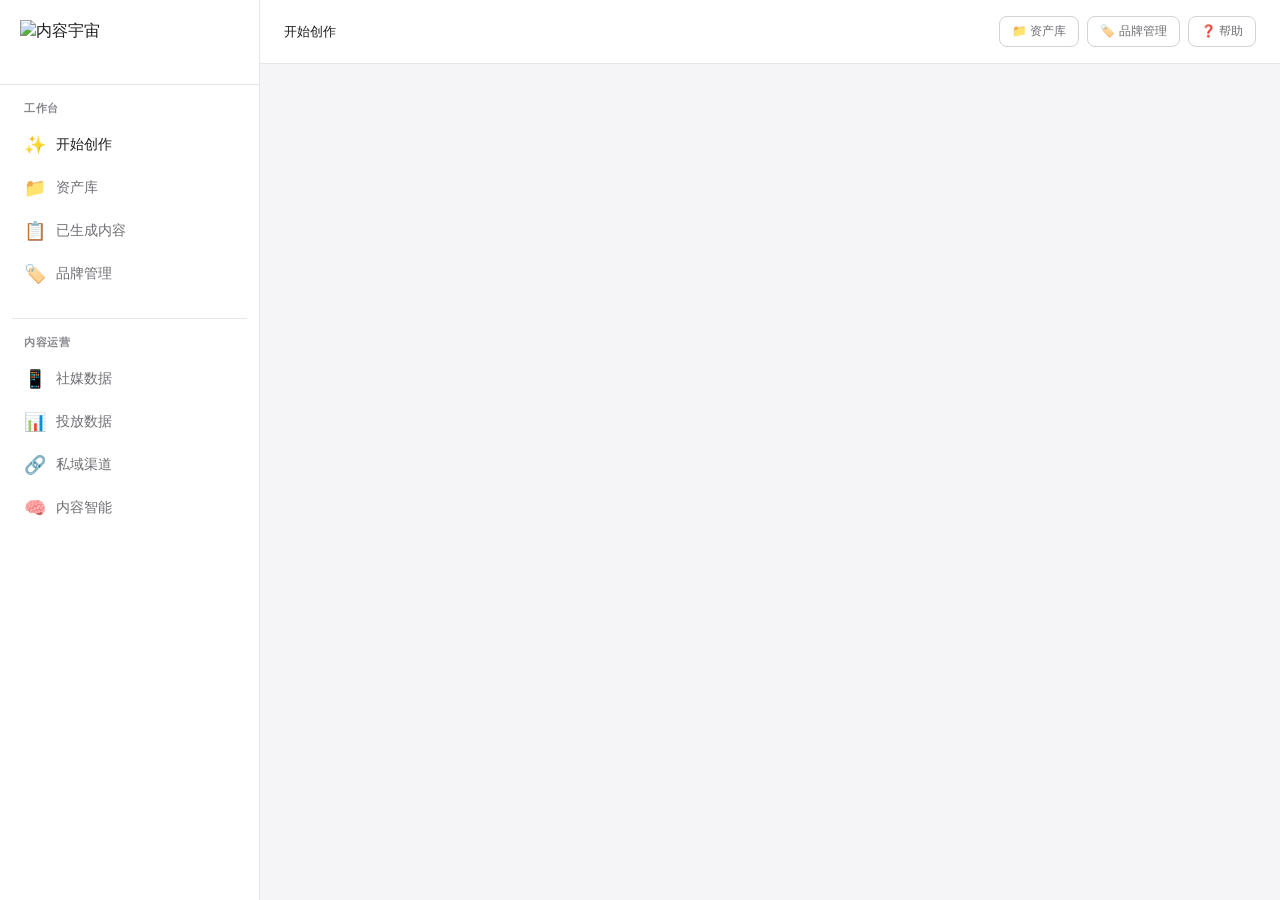
==== commit 33d47198: "v1.0: 完整内容工厂平台 — 社媒数据 + 投放数据 + 内容智能 - 新增社媒数据页：KPI卡片 + 可排序表格 + 手动录入 + CSV导入 - 新增投放数据页：消耗/展现/CTR/ROAS表" ====
--- a/index.html
+++ b/index.html
@@ -5,1170 +5,7 @@
 <meta name="viewport" content="width=device-width, initial-scale=1.0">
 <title>品牌AI内容工厂</title>
 <link href="https://fonts.googleapis.com/css2?family=Inter:wght@300;400;500;600;700;800&display=swap" rel="stylesheet">
-<script src="https://cdn.jsdelivr.net/npm/chart.js"></script>
-<style>
-:root {
-  --mica-bg: rgba(255, 255, 255, 0.7);
-  --mica-border: rgba(0, 0, 0, 0.08);
-  --bg: #f5f5f7;
-  --surface: #ffffff;
-  --text: #1d1d1f;
-  --text-secondary: #6e6e73;
-  --text-muted: #86868b;
-  --primary: #0071e3;
-  --primary-hover: #0077ed;
-  --accent: #6366f1;
-  --accent-light: #818cf8;
-  --border: #d2d2d7;
-  --border-light: #e5e5ea;
-  --success: #34c759;
-  --warning: #ff9500;
-  --danger: #ff3b30;
-  --radius: 12px;
-  --shadow: 0 2px 8px rgba(0,0,0,0.06);
-  --shadow-lg: 0 8px 24px rgba(0,0,0,0.12);
-  --xpeng-green: #00C896;
-  --xpeng-black: #1A1A1A;
-}
-
-* {
-  margin: 0;
-  padding: 0;
-  box-sizing: border-box;
-}
-
-body {
-  font-family: 'Inter', -apple-system, BlinkMacSystemFont, 'PingFang SC', sans-serif;
-  background: var(--bg);
-  color: var(--text);
-  display: flex;
-  height: 100vh;
-  overflow: hidden;
-  -webkit-font-smoothing: antialiased;
-}
-
-/* ========== SIDEBAR ========== */
-.sidebar {
-  width: 260px;
-  background: var(--surface);
-  border-right: 1px solid var(--border-light);
-  display: flex;
-  flex-direction: column;
-  flex-shrink: 0;
-}
-
-.sidebar-header {
-  padding: 20px;
-  border-bottom: 1px solid var(--border-light);
-}
-
-.logo {
-  display: flex;
-  align-items: center;
-  gap: 12px;
-  margin-bottom: 16px;
-}
-
-.logo-icon {
-  width: 36px;
-  height: 36px;
-  background: linear-gradient(135deg, #6366f1, #a78bfa);
-  border-radius: 10px;
-  display: flex;
-  align-items: center;
-  justify-content: center;
-  font-size: 18px;
-}
-
-.logo-text {
-  font-size: 16px;
-  font-weight: 700;
-  letter-spacing: -0.02em;
-}
-
-.btn-create {
-  width: 100%;
-  padding: 12px;
-  background: var(--text);
-  color: #fff;
-  border: none;
-  border-radius: var(--radius);
-  font-size: 14px;
-  font-weight: 600;
-  cursor: pointer;
-  display: flex;
-  align-items: center;
-  justify-content: center;
-  gap: 8px;
-  transition: all 0.2s;
-}
-
-.btn-create:hover {
-  background: #000;
-  transform: translateY(-1px);
-  box-shadow: var(--shadow-lg);
-}
-
-.nav {
-  flex: 1;
-  overflow-y: auto;
-  padding: 16px 12px;
-}
-
-.nav-section {
-  margin-bottom: 24px;
-}
-
-.nav-label {
-  padding: 0 12px 8px;
-  font-size: 11px;
-  font-weight: 600;
-  color: var(--text-muted);
-  text-transform: uppercase;
-  letter-spacing: 0.05em;
-}
-
-.nav-item {
-  display: flex;
-  align-items: center;
-  gap: 12px;
-  padding: 10px 12px;
-  margin-bottom: 2px;
-  border-radius: 8px;
-  font-size: 14px;
-  color: var(--text-secondary);
-  cursor: pointer;
-  transition: all 0.2s;
-}
-
-.nav-item:hover {
-  background: var(--bg);
-  color: var(--text);
-}
-
-.nav-item.active {
-  background: var(--bg);
-  color: var(--text);
-  font-weight: 600;
-}
-
-.nav-icon {
-  font-size: 18px;
-  width: 20px;
-  text-align: center;
-}
-
-.nav-separator {
-  height: 1px;
-  background: var(--border-light);
-  margin: 16px 0;
-}
-
-/* ========== MAIN ========== */
-.main {
-  flex: 1;
-  display: flex;
-  flex-direction: column;
-  overflow: hidden;
-}
-
-/* 面包屑导航 */
-.breadcrumb-bar {
-  display: flex;
-  align-items: center;
-  gap: 12px;
-  padding: 16px 24px;
-  background: var(--surface);
-  border-bottom: 1px solid var(--border-light);
-}
-
-.breadcrumb {
-  display: flex;
-  align-items: center;
-  gap: 8px;
-  flex: 1;
-}
-
-.breadcrumb-item {
-  font-size: 13px;
-  color: var(--text-secondary);
-  cursor: pointer;
-  transition: color 0.2s;
-}
-
-.breadcrumb-item:hover {
-  color: var(--primary);
-}
-
-.breadcrumb-item.active {
-  color: var(--text);
-  font-weight: 600;
-  cursor: default;
-}
-
-.breadcrumb-sep {
-  color: var(--text-muted);
-  font-size: 12px;
-}
-
-/* 快捷操作栏 */
-.quick-actions {
-  display: flex;
-  gap: 8px;
-}
-
-.quick-btn {
-  padding: 6px 12px;
-  background: transparent;
-  border: 1px solid var(--border);
-  border-radius: 8px;
-  font-size: 12px;
-  color: var(--text-secondary);
-  cursor: pointer;
-  display: flex;
-  align-items: center;
-  gap: 6px;
-  transition: all 0.2s;
-}
-
-.quick-btn:hover {
-  background: var(--bg);
-  color: var(--text);
-  border-color: var(--primary);
-}
-
-/* 内容区域 */
-.content {
-  flex: 1;
-  overflow-y: auto;
-  padding: 32px;
-}
-
-.page {
-  display: none;
-  max-width: 1400px;
-  margin: 0 auto;
-}
-
-.page.active {
-  display: block;
-}
-
-.page-header {
-  margin-bottom: 32px;
-}
-
-.page-title {
-  font-size: 28px;
-  font-weight: 700;
-  letter-spacing: -0.03em;
-  margin-bottom: 8px;
-}
-
-.page-subtitle {
-  font-size: 15px;
-  color: var(--text-secondary);
-}
-
-/* ========== 卡片组件 ========== */
-.card {
-  background: var(--surface);
-  border: 1px solid var(--border-light);
-  border-radius: var(--radius);
-  padding: 24px;
-  transition: all 0.2s;
-}
-
-.card:hover {
-  box-shadow: var(--shadow);
-}
-
-.card-header {
-  display: flex;
-  align-items: center;
-  justify-content: space-between;
-  margin-bottom: 20px;
-}
-
-.card-title {
-  font-size: 16px;
-  font-weight: 600;
-}
-
-/* ========== 首页 ========== */
-.hero-banner {
-  display: grid;
-  grid-template-columns: 1fr 1fr;
-  gap: 16px;
-  margin-bottom: 32px;
-}
-
-.hero-card {
-  background: linear-gradient(135deg, #6366f1 0%, #8b5cf6 100%);
-  border-radius: 16px;
-  padding: 32px;
-  color: #fff;
-  cursor: pointer;
-  transition: transform 0.2s, box-shadow 0.2s;
-  position: relative;
-  overflow: hidden;
-}
-
-.hero-card::before {
-  content: '';
-  position: absolute;
-  top: 0;
-  right: 0;
-  width: 200px;
-  height: 200px;
-  background: radial-gradient(circle, rgba(255,255,255,0.1) 0%, transparent 70%);
-}
-
-.hero-card:hover {
-  transform: translateY(-4px);
-  box-shadow: 0 12px 32px rgba(99, 102, 241, 0.3);
-}
-
-.hero-icon {
-  font-size: 48px;
-  margin-bottom: 16px;
-}
-
-.hero-title {
-  font-size: 20px;
-  font-weight: 700;
-  margin-bottom: 8px;
-}
-
-.hero-desc {
-  font-size: 14px;
-  opacity: 0.9;
-}
-
-/* AI功能卡片 */
-.ai-tools {
-  display: grid;
-  grid-template-columns: repeat(4, 1fr);
-  gap: 16px;
-  margin-bottom: 32px;
-}
-
-.tool-card {
-  background: var(--surface);
-  border: 1px solid var(--border-light);
-  border-radius: var(--radius);
-  padding: 20px;
-  cursor: pointer;
-  transition: all 0.2s;
-  text-align: center;
-}
-
-.tool-card:hover {
-  transform: translateY(-2px);
-  box-shadow: var(--shadow);
-  border-color: var(--primary);
-}
-
-.tool-icon {
-  font-size: 32px;
-  margin-bottom: 12px;
-}
-
-.tool-name {
-  font-size: 14px;
-  font-weight: 600;
-  margin-bottom: 4px;
-}
-
-.tool-desc {
-  font-size: 12px;
-  color: var(--text-secondary);
-}
-
-/* 最近任务 */
-.task-list {
-  display: grid;
-  gap: 12px;
-}
-
-.task-item {
-  display: flex;
-  align-items: center;
-  gap: 16px;
-  padding: 16px;
-  background: var(--surface);
-  border: 1px solid var(--border-light);
-  border-radius: var(--radius);
-  cursor: pointer;
-  transition: all 0.2s;
-}
-
-.task-item:hover {
-  box-shadow: var(--shadow);
-}
-
-.task-thumb {
-  width: 80px;
-  height: 80px;
-  background: linear-gradient(135deg, #e0e7ff, #dbeafe);
-  border-radius: 8px;
-  flex-shrink: 0;
-}
-
-.task-info {
-  flex: 1;
-}
-
-.task-title {
-  font-size: 14px;
-  font-weight: 600;
-  margin-bottom: 4px;
-}
-
-.task-meta {
-  font-size: 12px;
-  color: var(--text-secondary);
-}
-
-.task-status {
-  padding: 4px 12px;
-  background: #dcfce7;
-  color: #15803d;
-  border-radius: 20px;
-  font-size: 11px;
-  font-weight: 600;
-}
-
-/* ========== 资产库 ========== */
-.filter-bar {
-  display: flex;
-  gap: 12px;
-  margin-bottom: 24px;
-  flex-wrap: wrap;
-}
-
-.tab-group {
-  display: inline-flex;
-  background: var(--bg);
-  border-radius: 8px;
-  padding: 3px;
-  gap: 2px;
-}
-
-.tab-btn {
-  padding: 8px 16px;
-  background: transparent;
-  border: none;
-  border-radius: 6px;
-  font-size: 13px;
-  font-weight: 500;
-  color: var(--text-secondary);
-  cursor: pointer;
-  transition: all 0.2s;
-}
-
-.tab-btn:hover {
-  color: var(--text);
-}
-
-.tab-btn.active {
-  background: var(--surface);
-  color: var(--text);
-  font-weight: 600;
-  box-shadow: 0 1px 3px rgba(0,0,0,0.05);
-}
-
-.asset-grid {
-  display: grid;
-  grid-template-columns: repeat(auto-fill, minmax(240px, 1fr));
-  gap: 16px;
-}
-
-.asset-card {
-  background: var(--surface);
-  border: 1px solid var(--border-light);
-  border-radius: var(--radius);
-  overflow: hidden;
-  cursor: pointer;
-  transition: all 0.2s;
-}
-
-.asset-card:hover {
-  transform: translateY(-2px);
-  box-shadow: var(--shadow);
-}
-
-.asset-thumb {
-  width: 100%;
-  height: 160px;
-  background: linear-gradient(135deg, #f3f4f6, #e5e7eb);
-  position: relative;
-}
-
-.asset-count {
-  position: absolute;
-  bottom: 8px;
-  right: 8px;
-  padding: 4px 10px;
-  background: rgba(0,0,0,0.6);
-  color: #fff;
-  border-radius: 6px;
-  font-size: 11px;
-  font-weight: 600;
-}
-
-.asset-info {
-  padding: 16px;
-}
-
-.asset-name {
-  font-size: 14px;
-  font-weight: 600;
-  margin-bottom: 4px;
-}
-
-.asset-meta {
-  font-size: 12px;
-  color: var(--text-secondary);
-}
-
-/* ========== 品牌管理 ========== */
-.brand-layout {
-  display: grid;
-  grid-template-columns: 1fr 1fr 1fr;
-  gap: 20px;
-}
-
-.brand-column {
-  background: var(--surface);
-  border: 1px solid var(--border-light);
-  border-radius: var(--radius);
-  padding: 20px;
-}
-
-.column-header {
-  display: flex;
-  align-items: center;
-  justify-content: space-between;
-  margin-bottom: 16px;
-}
-
-.column-title {
-  font-size: 14px;
-  font-weight: 600;
-}
-
-.btn-add {
-  padding: 6px 12px;
-  background: var(--primary);
-  color: #fff;
-  border: none;
-  border-radius: 6px;
-  font-size: 12px;
-  font-weight: 600;
-  cursor: pointer;
-  transition: all 0.2s;
-}
-
-.btn-add:hover {
-  background: var(--primary-hover);
-}
-
-.brand-list {
-  display: grid;
-  gap: 8px;
-}
-
-.brand-item {
-  padding: 12px;
-  background: var(--bg);
-  border-radius: 8px;
-  cursor: pointer;
-  transition: all 0.2s;
-}
-
-.brand-item:hover {
-  background: #e5e5ea;
-}
-
-.brand-item.selected {
-  background: var(--primary);
-  color: #fff;
-}
-
-.brand-name {
-  font-size: 13px;
-  font-weight: 600;
-  margin-bottom: 4px;
-}
-
-.brand-tag {
-  display: inline-block;
-  padding: 2px 8px;
-  background: rgba(255,255,255,0.2);
-  border-radius: 4px;
-  font-size: 10px;
-}
-
-/* ========== 创作中心（全屏模态）========== */
-.creation-modal {
-  position: fixed;
-  top: 0;
-  left: 0;
-  right: 0;
-  bottom: 0;
-  background: var(--bg);
-  z-index: 1000;
-  display: none;
-  flex-direction: column;
-}
-
-.creation-modal.active {
-  display: flex;
-}
-
-.creation-header {
-  display: flex;
-  align-items: center;
-  gap: 24px;
-  padding: 16px 24px;
-  background: var(--surface);
-  border-bottom: 1px solid var(--border-light);
-}
-
-.btn-close {
-  padding: 8px 16px;
-  background: transparent;
-  border: 1px solid var(--border);
-  border-radius: 8px;
-  font-size: 13px;
-  cursor: pointer;
-  transition: all 0.2s;
-}
-
-.btn-close:hover {
-  background: var(--bg);
-}
-
-.creation-tools {
-  display: flex;
-  gap: 2px;
-  flex: 1;
-}
-
-.creation-tool {
-  padding: 10px 20px;
-  background: transparent;
-  border: none;
-  border-radius: 8px;
-  font-size: 13px;
-  font-weight: 500;
-  color: var(--text-secondary);
-  cursor: pointer;
-  display: flex;
-  align-items: center;
-  gap: 8px;
-  transition: all 0.2s;
-}
-
-.creation-tool:hover {
-  background: var(--bg);
-  color: var(--text);
-}
-
-.creation-tool.active {
-  background: var(--bg);
-  color: var(--text);
-  font-weight: 600;
-}
-
-.creation-body {
-  flex: 1;
-  display: flex;
-  overflow: hidden;
-}
-
-.creation-panel {
-  flex: 1;
-  padding: 24px;
-  overflow-y: auto;
-}
-
-.creation-sidebar {
-  width: 400px;
-  background: var(--surface);
-  border-left: 1px solid var(--border-light);
-  padding: 24px;
-  overflow-y: auto;
-}
-
-.form-group {
-  margin-bottom: 20px;
-}
-
-.form-label {
-  display: block;
-  font-size: 13px;
-  font-weight: 600;
-  margin-bottom: 8px;
-}
-
-.form-input, .form-textarea, .form-select {
-  width: 100%;
-  padding: 10px 12px;
-  border: 1px solid var(--border);
-  border-radius: 8px;
-  font-size: 14px;
-  font-family: inherit;
-  transition: all 0.2s;
-}
-
-.form-input:focus, .form-textarea:focus, .form-select:focus {
-  outline: none;
-  border-color: var(--primary);
-  box-shadow: 0 0 0 3px rgba(0, 113, 227, 0.1);
-}
-
-.form-textarea {
-  min-height: 120px;
-  resize: vertical;
-}
-
-.btn-generate {
-  width: 100%;
-  padding: 14px;
-  background: var(--text);
-  color: #fff;
-  border: none;
-  border-radius: var(--radius);
-  font-size: 14px;
-  font-weight: 600;
-  cursor: pointer;
-  transition: all 0.2s;
-}
-
-.btn-generate:hover {
-  background: #000;
-  transform: translateY(-1px);
-}
-
-/* ========== 表格 ========== */
-table {
-  width: 100%;
-  border-collapse: collapse;
-  background: var(--surface);
-  border-radius: var(--radius);
-  overflow: hidden;
-}
-
-thead {
-  background: var(--bg);
-}
-
-th {
-  padding: 12px 16px;
-  text-align: left;
-  font-size: 11px;
-  font-weight: 600;
-  color: var(--text-muted);
-  text-transform: uppercase;
-  letter-spacing: 0.05em;
-  border-bottom: 1px solid var(--border-light);
-}
-
-td {
-  padding: 14px 16px;
-  font-size: 13px;
-  border-bottom: 1px solid var(--border-light);
-}
-
-tr:last-child td {
-  border-bottom: none;
-}
-
-tbody tr:hover {
-  background: var(--bg);
-}
-
-.table-avatar {
-  width: 32px;
-  height: 32px;
-  border-radius: 50%;
-  background: linear-gradient(135deg, #6366f1, #a78bfa);
-  display: flex;
-  align-items: center;
-  justify-content: center;
-  color: #fff;
-  font-size: 12px;
-  font-weight: 600;
-}
-
-.account-info {
-  display: flex;
-  align-items: center;
-  gap: 12px;
-}
-
-.account-name {
-  font-weight: 600;
-  margin-bottom: 2px;
-}
-
-.account-platform {
-  font-size: 11px;
-  color: var(--text-secondary);
-}
-
-/* 状态标签 */
-.status-badge {
-  display: inline-flex;
-  align-items: center;
-  gap: 6px;
-  padding: 4px 12px;
-  border-radius: 20px;
-  font-size: 11px;
-  font-weight: 600;
-}
-
-.status-online {
-  background: #dcfce7;
-  color: #15803d;
-}
-
-.status-offline {
-  background: #fee2e2;
-  color: #b91c1c;
-}
-
-.status-pending {
-  background: #fef3c7;
-  color: #b45309;
-}
-
-.status-success {
-  background: #dcfce7;
-  color: #15803d;
-}
-
-.status-dot {
-  width: 6px;
-  height: 6px;
-  border-radius: 50%;
-  background: currentColor;
-}
-
-/* 按钮组 */
-.btn-group {
-  display: flex;
-  gap: 8px;
-}
-
-.btn-sm {
-  padding: 5px 12px;
-  background: var(--surface);
-  border: 1px solid var(--border);
-  border-radius: 6px;
-  font-size: 11px;
-  font-weight: 500;
-  color: var(--text-secondary);
-  cursor: pointer;
-  transition: all 0.2s;
-}
-
-.btn-sm:hover {
-  background: var(--bg);
-  color: var(--text);
-  border-color: var(--primary);
-}
-
-.btn-primary {
-  background: var(--primary);
-  color: #fff;
-  border-color: var(--primary);
-}
-
-.btn-primary:hover {
-  background: var(--primary-hover);
-}
-
-/* ========== KPI卡片 ========== */
-.kpi-grid {
-  display: grid;
-  grid-template-columns: repeat(5, 1fr);
-  gap: 16px;
-  margin-bottom: 32px;
-}
-
-.kpi-card {
-  background: var(--surface);
-  border: 1px solid var(--border-light);
-  border-radius: var(--radius);
-  padding: 20px;
-  transition: all 0.2s;
-}
-
-.kpi-card:hover {
-  transform: translateY(-2px);
-  box-shadow: var(--shadow);
-}
-
-.kpi-label {
-  font-size: 12px;
-  color: var(--text-secondary);
-  margin-bottom: 8px;
-}
-
-.kpi-value {
-  font-size: 28px;
-  font-weight: 700;
-  margin-bottom: 8px;
-}
-
-.kpi-change {
-  font-size: 12px;
-  font-weight: 600;
-}
-
-.kpi-change.positive {
-  color: var(--success);
-}
-
-.kpi-change.negative {
-  color: var(--danger);
-}
-
-/* 图表容器 */
-.chart-container {
-  background: var(--surface);
-  border: 1px solid var(--border-light);
-  border-radius: var(--radius);
-  padding: 24px;
-  height: 300px;
-  position: relative;
-}
-
-.chart-title {
-  font-size: 14px;
-  font-weight: 600;
-  margin-bottom: 16px;
-}
-
-/* 内容卡片 */
-.content-card {
-  background: var(--surface);
-  border: 1px solid var(--border-light);
-  border-radius: var(--radius);
-  padding: 16px;
-  display: flex;
-  gap: 16px;
-  cursor: pointer;
-  transition: all 0.2s;
-}
-
-.content-card:hover {
-  box-shadow: var(--shadow);
-}
-
-.content-thumb {
-  width: 120px;
-  height: 80px;
-  background: linear-gradient(135deg, #e0e7ff, #dbeafe);
-  border-radius: 8px;
-  flex-shrink: 0;
-  position: relative;
-  overflow: hidden;
-}
-
-.content-thumb .play-icon {
-  position: absolute;
-  top: 50%;
-  left: 50%;
-  transform: translate(-50%, -50%);
-  width: 32px;
-  height: 32px;
-  background: rgba(0,0,0,0.6);
-  border-radius: 50%;
-  display: flex;
-  align-items: center;
-  justify-content: center;
-  color: #fff;
-  font-size: 14px;
-}
-
-.content-body {
-  flex: 1;
-  min-width: 0;
-}
-
-.content-title {
-  font-size: 14px;
-  font-weight: 600;
-  margin-bottom: 6px;
-  overflow: hidden;
-  text-overflow: ellipsis;
-  white-space: nowrap;
-}
-
-.content-meta {
-  font-size: 12px;
-  color: var(--text-secondary);
-  margin-bottom: 8px;
-}
-
-.content-stats {
-  display: flex;
-  gap: 16px;
-  font-size: 12px;
-  color: var(--text-secondary);
-}
-
-.content-stat {
-  display: flex;
-  align-items: center;
-  gap: 4px;
-}
-
-/* 排行榜 */
-.rank-list {
-  display: grid;
-  gap: 12px;
-}
-
-.rank-item {
-  display: flex;
-  align-items: center;
-  gap: 12px;
-  padding: 12px;
-  background: var(--surface);
-  border: 1px solid var(--border-light);
-  border-radius: 8px;
-  transition: all 0.2s;
-}
-
-.rank-item:hover {
-  background: var(--bg);
-}
-
-.rank-number {
-  width: 28px;
-  height: 28px;
-  background: var(--bg);
-  border-radius: 6px;
-  display: flex;
-  align-items: center;
-  justify-content: center;
-  font-size: 13px;
-  font-weight: 700;
-  flex-shrink: 0;
-}
-
-.rank-item:nth-child(1) .rank-number {
-  background: linear-gradient(135deg, #fbbf24, #f59e0b);
-  color: #fff;
-}
-
-.rank-item:nth-child(2) .rank-number {
-  background: linear-gradient(135deg, #d1d5db, #9ca3af);
-  color: #fff;
-}
-
-.rank-item:nth-child(3) .rank-number {
-  background: linear-gradient(135deg, #fca5a5, #f87171);
-  color: #fff;
-}
-
-.rank-info {
-  flex: 1;
-  min-width: 0;
-}
-
-.rank-name {
-  font-size: 13px;
-  font-weight: 600;
-  margin-bottom: 2px;
-}
-
-.rank-desc {
-  font-size: 11px;
-  color: var(--text-secondary);
-}
-
-.rank-value {
-  font-size: 16px;
-  font-weight: 700;
-}
-
-/* 分组侧边栏 */
-.group-sidebar {
-  width: 240px;
-  background: var(--surface);
-  border-right: 1px solid var(--border-light);
-  padding: 20px;
-  overflow-y: auto;
-  flex-shrink: 0;
-}
-
-.group-header {
-  display: flex;
-  align-items: center;
-  justify-content: space-between;
-  margin-bottom: 16px;
-}
-
-.group-title {
-  font-size: 13px;
-  font-weight: 600;
-}
-
-.group-list {
-  display: grid;
-  gap: 4px;
-}
-
-.group-item {
-  padding: 8px 12px;
-  border-radius: 6px;
-  font-size: 13px;
-  color: var(--text-secondary);
-  cursor: pointer;
-  transition: all 0.2s;
-  display: flex;
-  align-items: center;
-  justify-content: space-between;
-}
-
-.group-item:hover {
-  background: var(--bg);
-  color: var(--text);
-}
-
-.group-item.active {
-  background: var(--bg);
-  color: var(--text);
-  font-weight: 600;
-}
-
-.group-count {
-  font-size: 11px;
-  color: var(--text-muted);
-}
-
-/* ========== 响应式 ========== */
-@media (max-width: 1024px) {
-  .hero-banner { grid-template-columns: 1fr; }
-  .ai-tools { grid-template-columns: repeat(2, 1fr); }
-  .brand-layout { grid-template-columns: 1fr; }
-  .kpi-grid { grid-template-columns: repeat(2, 1fr); }
-}
-
-@media (max-width: 768px) {
-  .sidebar { width: 220px; }
-  .content { padding: 20px; }
-  .ai-tools { grid-template-columns: 1fr; }
-  .kpi-grid { grid-template-columns: 1fr; }
-  .group-sidebar { width: 200px; }
-}
-</style>
+<link rel="stylesheet" href="/css/design-system.css">
 </head>
 <body>
 
@@ -1178,23 +15,24 @@
     <div class="logo">
       <img src="assets/logo_black.png" alt="内容宇宙" style="height: 28px; width: auto; object-fit: contain;">
     </div>
-    <button class="btn-create" onclick="openCreation()">
-      ✨ 开始创作
-    </button>
   </div>
 
   <nav class="nav">
     <div class="nav-section">
       <div class="nav-label">工作台</div>
-      <div class="nav-item active" onclick="switchPage('home')">
-        <span class="nav-icon">🏠</span>
-        <span>首页</span>
-      </div>
-      <div class="nav-item" onclick="switchPage('assets')">
+      <a class="nav-item" href="/creation.html" style="text-decoration:none;color:inherit;">
+        <span class="nav-icon">✨</span>
+        <span>开始创作</span>
+      </a>
+      <div class="nav-item" data-page="assets" onclick="navigateTo('assets')">
         <span class="nav-icon">📁</span>
         <span>资产库</span>
       </div>
-      <div class="nav-item" onclick="switchPage('brands')">
+      <div class="nav-item" data-page="contents" onclick="navigateTo('contents')">
+        <span class="nav-icon">📋</span>
+        <span>已生成内容</span>
+      </div>
+      <div class="nav-item" data-page="brands" onclick="navigateTo('brands')">
         <span class="nav-icon">🏷️</span>
         <span>品牌管理</span>
       </div>
@@ -1203,22 +41,22 @@
     <div class="nav-separator"></div>
 
     <div class="nav-section">
-      <div class="nav-label">分发运营</div>
-      <div class="nav-item" onclick="switchPage('accounts')">
-        <span class="nav-icon">👥</span>
-        <span>账号矩阵</span>
+      <div class="nav-label">内容运营</div>
+      <div class="nav-item" data-page="social-media" onclick="navigateTo('social-media')">
+        <span class="nav-icon">📱</span>
+        <span>社媒数据</span>
       </div>
-      <div class="nav-item" onclick="switchPage('publishing')">
-        <span class="nav-icon">📤</span>
-        <span>发布中心</span>
+      <div class="nav-item" data-page="ad-data" onclick="navigateTo('ad-data')">
+        <span class="nav-icon">📊</span>
+        <span>投放数据</span>
       </div>
-      <div class="nav-item" onclick="switchPage('data')">
-        <span class="nav-icon">📊</span>
-        <span>数据运营</span>
+      <div class="nav-item" data-page="private-channel" onclick="navigateTo('private-channel')">
+        <span class="nav-icon">🔗</span>
+        <span>私域渠道</span>
       </div>
-      <div class="nav-item" onclick="switchPage('dashboard')">
-        <span class="nav-icon">📈</span>
-        <span>数据看板</span>
+      <div class="nav-item" data-page="user-mgmt" onclick="navigateTo('user-mgmt')">
+        <span class="nav-icon">🧠</span>
+        <span>内容智能</span>
       </div>
     </div>
   </nav>
@@ -1229,13 +67,13 @@
   <!-- 面包屑 + 快捷操作 -->
   <div class="breadcrumb-bar">
     <div class="breadcrumb" id="breadcrumb">
-      <span class="breadcrumb-item active">首页</span>
+      <a class="breadcrumb-item" href="/creation.html" style="text-decoration:none;color:inherit;">开始创作</a>
     </div>
     <div class="quick-actions">
-      <button class="quick-btn" onclick="switchPage('assets')">
+      <button class="quick-btn" onclick="navigateTo('assets')">
         📁 资产库
       </button>
-      <button class="quick-btn" onclick="switchPage('brands')">
+      <button class="quick-btn" onclick="navigateTo('brands')">
         🏷️ 品牌管理
       </button>
       <button class="quick-btn">
@@ -1244,3722 +82,12 @@
     </div>
   </div>
 
-  <!-- 内容区域 -->
-  <div class="content">
-    <!-- ========== 首页 ========== -->
-    <div class="page active" id="page-home">
-      <div class="page-header">
-        <h1 class="page-title">欢迎回来 👋</h1>
-        <p class="page-subtitle">开始创作精彩内容，让AI助力品牌传播</p>
-      </div>
-
-      <!-- Hero Banner -->
-      <div class="hero-banner">
-        <div class="hero-card" onclick="openCreationTool('video')" style="background: linear-gradient(135deg, rgba(99, 102, 241, 0.95) 0%, rgba(139, 92, 246, 0.95) 100%), url('assets/xpeng/hero_latest.jpg'); background-size: cover; background-position: center;">
-          <div class="hero-icon">🎬</div>
-          <h3 class="hero-title">智能视频生成</h3>
-          <p class="hero-desc">输入思路，3分钟生成专业短视频</p>
-        </div>
-        <div class="hero-card" onclick="openCreationTool('image-text')" style="background: linear-gradient(135deg, rgba(6, 182, 212, 0.95) 0%, rgba(8, 145, 178, 0.95) 100%), url('assets/xpeng/charging.jpg'); background-size: cover; background-position: center;">
-          <div class="hero-icon">📰</div>
-          <h3 class="hero-title">极速图文创作</h3>
-          <p class="hero-desc">批量生成小红书、抖音图文笔记</p>
-        </div>
-      </div>
-
-      <!-- AI功能卡片 -->
-      <div class="card">
-        <div class="card-header">
-          <h3 class="card-title">AI创作工具</h3>
-        </div>
-        <div class="ai-tools">
-          <div class="tool-card" onclick="openCreationTool('seedance')" style="background: linear-gradient(135deg, #6366f1 0%, #8b5cf6 100%); color: #fff; border: none;">
-            <div class="tool-icon">🎬</div>
-            <div class="tool-name">Seedance AI视频</div>
-            <div class="tool-desc">BGC广告级视频，一键生成</div>
-          </div>
-          <div class="tool-card" onclick="openCreationTool('digital-human')">
-            <div class="tool-icon">👤</div>
-            <div class="tool-name">数字人克隆</div>
-            <div class="tool-desc">真人数字分身</div>
-          </div>
-          <div class="tool-card" onclick="openCreationTool('voice')">
-            <div class="tool-icon">🎙️</div>
-            <div class="tool-name">音色克隆</div>
-            <div class="tool-desc">定制专属声音</div>
-          </div>
-          <div class="tool-card" onclick="openCreationTool('face-swap')">
-            <div class="tool-icon">🎭</div>
-            <div class="tool-name">视频换脸</div>
-            <div class="tool-desc">智能人脸替换</div>
-          </div>
-          <div class="tool-card" onclick="openCreationTool('ai-gen')">
-            <div class="tool-icon">🤖</div>
-            <div class="tool-name">AI生成</div>
-            <div class="tool-desc">图片/视频生成</div>
-          </div>
-        </div>
-      </div>
-
-      <!-- 灵感热榜 -->
-      <div class="card" style="margin-top: 24px;">
-        <div class="card-header">
-          <h3 class="card-title">灵感热榜 🔥</h3>
-          <button class="quick-btn">刷新</button>
-        </div>
-        <div class="task-list">
-          <div class="task-item">
-            <div class="task-thumb" style="background: url('assets/xpeng/hero_latest.jpg'); background-size: cover; background-position: center;"></div>
-            <div class="task-info">
-              <div class="task-title">#Seedance2.0 AI视频生成新高度</div>
-              <div class="task-meta">全网热搜 • 5.8亿阅读 • 广告级AI视频生成掀起行业革命</div>
-            </div>
-            <button class="quick-btn" onclick="openCreationWithTopic('Seedance2.0 AI视频生成')">使用话题</button>
-          </div>
-          <div class="task-item">
-            <div class="task-thumb" style="background: url('assets/xpeng/p7plus_banner.jpg'); background-size: cover; background-position: center;"></div>
-            <div class="task-info">
-              <div class="task-title">#小鹏汽车 XNGP智驾登上热搜</div>
-              <div class="task-meta">抖音热榜 • 2.5亿播放 • AI智能驾驶引领未来</div>
-            </div>
-            <button class="quick-btn" onclick="openCreationWithTopic('小鹏汽车XNGP智驾')">使用话题</button>
-          </div>
-          <div class="task-item">
-            <div class="task-thumb" style="background: url('assets/xpeng/charging.jpg'); background-size: cover; background-position: center;"></div>
-            <div class="task-info">
-              <div class="task-title">#5C超快充 持续火爆</div>
-              <div class="task-meta">小红书热榜 • 1.8亿阅读 • 小鹏汽车充电黑科技</div>
-            </div>
-            <button class="quick-btn" onclick="openCreationWithTopic('5C超快充')">使用话题</button>
-          </div>
-        </div>
-      </div>
-
-      <!-- 最近任务 -->
-      <div class="card" style="margin-top: 24px;">
-        <div class="card-header">
-          <h3 class="card-title">最近任务</h3>
-          <div class="tab-group">
-            <button class="tab-btn active">全部</button>
-            <button class="tab-btn">视频</button>
-            <button class="tab-btn">图文</button>
-          </div>
-        </div>
-        <div class="task-list">
-          <div class="task-item">
-            <div class="task-thumb" style="background: url('assets/xpeng/p7plus_banner.jpg'); background-size: cover; background-position: center;"></div>
-            <div class="task-info">
-              <div class="task-title">2026款P7+ AI智能驾驶展示 — 超大空间AI智能轿车</div>
-              <div class="task-meta">视频智剪 • 2小时前 • 小鹏汽车 - 轿车系列 - P7+</div>
-            </div>
-            <div class="task-status">已完成</div>
-          </div>
-          <div class="task-item">
-            <div class="task-thumb" style="background: url('assets/xpeng/g6_banner.jpg'); background-size: cover; background-position: center;"></div>
-            <div class="task-info">
-              <div class="task-title">2026款G6小红书种草笔记 — AI智能越级SUV</div>
-              <div class="task-meta">图文匹配 • 5小时前 • 小鹏汽车 - SUV系列 - G6</div>
-            </div>
-            <div class="task-status">已完成</div>
-          </div>
-        </div>
-      </div>
-    </div>
-
-    <!-- ========== 资产库 ========== -->
-    <div class="page" id="page-assets">
-      <div class="page-header">
-        <h1 class="page-title">资产库</h1>
-        <p class="page-subtitle">统一管理品牌素材，AI智能标签</p>
-      </div>
-
-      <!-- 顶部统计栏 -->
-      <div style="display: grid; grid-template-columns: repeat(5, 1fr); gap: 16px; margin-bottom: 24px;">
-        <div class="card" style="padding: 16px;">
-          <div style="font-size: 12px; color: var(--text-secondary); margin-bottom: 8px;">📦 总素材数</div>
-          <div style="font-size: 24px; font-weight: 700;">326</div>
-        </div>
-        <div class="card" style="padding: 16px;">
-          <div style="font-size: 12px; color: var(--text-secondary); margin-bottom: 8px;">🎬 视频</div>
-          <div style="font-size: 24px; font-weight: 700;">142</div>
-        </div>
-        <div class="card" style="padding: 16px;">
-          <div style="font-size: 12px; color: var(--text-secondary); margin-bottom: 8px;">🖼️ 图片</div>
-          <div style="font-size: 24px; font-weight: 700;">184</div>
-        </div>
-        <div class="card" style="padding: 16px;">
-          <div style="font-size: 12px; color: var(--text-secondary); margin-bottom: 8px;">📊 文档</div>
-          <div style="font-size: 24px; font-weight: 700;">28</div>
-        </div>
-        <div class="card" style="padding: 16px;">
-          <div style="font-size: 12px; color: var(--text-secondary); margin-bottom: 8px;">💾 存储用量</div>
-          <div style="font-size: 24px; font-weight: 700;">2.3GB <span style="font-size: 14px; color: var(--text-muted);">/ 10GB</span></div>
-        </div>
-      </div>
-
-      <!-- 存储用量进度条 -->
-      <div class="card" style="padding: 16px; margin-bottom: 24px;">
-        <div style="display: flex; align-items: center; justify-content: space-between; margin-bottom: 8px;">
-          <div style="font-size: 13px; font-weight: 600;">云空间使用情况</div>
-          <div style="font-size: 13px; color: var(--text-secondary);">已用 23% · 剩余 7.7GB</div>
-        </div>
-        <div style="width: 100%; height: 8px; background: var(--bg); border-radius: 4px; overflow: hidden;">
-          <div style="width: 23%; height: 100%; background: linear-gradient(90deg, #6366f1, #a78bfa); border-radius: 4px;"></div>
-        </div>
-      </div>
-
-      <div class="filter-bar">
-        <input type="text" class="form-input" placeholder="🔍 搜索素材..." style="width: 300px;">
-        <div class="tab-group">
-          <button class="tab-btn active">产品素材</button>
-          <button class="tab-btn">其他素材</button>
-        </div>
-        <div class="tab-group">
-          <button class="tab-btn active">全部</button>
-          <button class="tab-btn">视频</button>
-          <button class="tab-btn">图片</button>
-        </div>
-        <select class="form-select" style="width: auto;">
-          <option>全部品牌</option>
-          <option>人源活力</option>
-          <option>小鹏汽车</option>
-          <option>蚂蚁阿福</option>
-          <option>蓝色光标</option>
-        </select>
-        <select class="form-select" style="width: auto;">
-          <option>排序：最近更新</option>
-          <option>排序：文件数量</option>
-          <option>排序：名称</option>
-        </select>
-        <div style="flex: 1;"></div>
-        <button class="btn-add" onclick="alert('新建分组')">+ 新建分组</button>
-        <button class="btn-add" onclick="alert('批量上传')">📤 批量上传</button>
-      </div>
-
-      <!-- 操作按钮增强区 -->
-      <div style="display: flex; gap: 8px; margin-bottom: 24px;">
-        <button class="quick-btn" onclick="alert('图片转视频功能')">
-          🎞️ 图片转视频
-        </button>
-        <button class="quick-btn" onclick="alert('智能拆解功能')">
-          ✂️ 智能拆解
-        </button>
-        <button class="quick-btn" onclick="alert('AI自动标签功能')">
-          🏷️ AI自动标签
-        </button>
-        <button class="quick-btn" onclick="alert('批量编辑')">
-          ✏️ 批量编辑
-        </button>
-      </div>
-
-      <!-- AI智能标签区域 -->
-      <div class="card" style="padding: 16px; margin-bottom: 24px;">
-        <div style="display: flex; align-items: center; justify-content: space-between; margin-bottom: 12px;">
-          <div style="font-size: 13px; font-weight: 600;">🤖 AI智能标签云</div>
-          <button class="quick-btn" onclick="alert('查看全部标签')">查看全部</button>
-        </div>
-        <div style="display: flex; flex-wrap: wrap; gap: 8px;">
-          <span style="padding: 4px 12px; background: #e0e7ff; color: #4338ca; border-radius: 20px; font-size: 12px; cursor: pointer;">#智能驾驶 (52)</span>
-          <span style="padding: 4px 12px; background: #fce7f3; color: #be185d; border-radius: 20px; font-size: 12px; cursor: pointer;">#XNGP (45)</span>
-          <span style="padding: 4px 12px; background: #dcfce7; color: #15803d; border-radius: 20px; font-size: 12px; cursor: pointer;">#5C超快充 (38)</span>
-          <span style="padding: 4px 12px; background: #fef3c7; color: #b45309; border-radius: 20px; font-size: 12px; cursor: pointer;">#续航 (67)</span>
-          <span style="padding: 4px 12px; background: #dbeafe; color: #075985; border-radius: 20px; font-size: 12px; cursor: pointer;">#智能座舱 (34)</span>
-          <span style="padding: 4px 12px; background: #f3e8ff; color: #6b21a8; border-radius: 20px; font-size: 12px; cursor: pointer;">#品牌 (29)</span>
-          <span style="padding: 4px 12px; background: #fff7ed; color: #c2410c; border-radius: 20px; font-size: 12px; cursor: pointer;">#AI科技 (31)</span>
-          <span style="padding: 4px 12px; background: #fef2f2; color: #b91c1c; border-radius: 20px; font-size: 12px; cursor: pointer;">#新能源 (28)</span>
-        </div>
-      </div>
-
-      <div class="asset-grid">
-        <!-- 🔥 人源活力 · 光子瓶 -->
-        <div class="asset-card" onclick="openAssetDetail('光子瓶 RHC Protease Essence', 4, '人源活力', '护肤精华', '刚刚')">
-          <div class="asset-thumb" style="background: url('assets/renyuanhuoli/photon_bottle_01.png'); background-size: cover; background-position: center;">
-            <div class="asset-count">4 个文件</div>
-            <div style="position: absolute; top: 8px; left: 8px; padding: 3px 8px; background: rgba(139,92,246,0.9); color: #fff; border-radius: 4px; font-size: 10px; font-weight: 600;">🔥 NEW</div>
-          </div>
-          <div class="asset-info">
-            <div class="asset-name">🧴 光子瓶 RHC Protease Essence</div>
-            <div class="asset-meta">
-              <span style="display: inline-block; padding: 2px 8px; background: #f3e8ff; color: #6b21a8; border-radius: 4px; font-size: 10px; margin-right: 6px;">人源活力</span>
-              <span style="display: inline-block; padding: 2px 8px; background: #fce7f3; color: #be185d; border-radius: 4px; font-size: 10px;">护肤精华</span>
-              <span style="font-size: 10px; color: var(--text-muted); margin-left: 8px;">· CDN已上传 · 刚刚</span>
-            </div>
-          </div>
-        </div>
-
-        <div class="asset-card" onclick="openAssetDetail('P7+官方素材', 42, '小鹏汽车', '轿车系列', '2小时前')">
-          <div class="asset-thumb" style="background: url('assets/xpeng/p7plus_banner.jpg'); background-size: cover; background-position: center;">
-            <div class="asset-count">42 个文件</div>
-          </div>
-          <div class="asset-info">
-            <div class="asset-name">P7+官方素材</div>
-            <div class="asset-meta">
-              <span style="display: inline-block; padding: 2px 8px; background: #dcfce7; color: #15803d; border-radius: 4px; font-size: 10px; margin-right: 6px;">小鹏汽车</span>
-              轿车系列 • 视频+图片
-            </div>
-            <div style="font-size: 11px; color: var(--text-muted); margin-top: 4px;">📅 更新于 2小时前</div>
-          </div>
-        </div>
-        <div class="asset-card" onclick="openAssetDetail('G6外观图集', 38, '小鹏汽车', 'SUV系列', '5小时前')">
-          <div class="asset-thumb" style="background: url('assets/xpeng/g6_banner.jpg'); background-size: cover; background-position: center;">
-            <div class="asset-count">38 个文件</div>
-          </div>
-          <div class="asset-info">
-            <div class="asset-name">G6外观图集</div>
-            <div class="asset-meta">
-              <span style="display: inline-block; padding: 2px 8px; background: #dcfce7; color: #15803d; border-radius: 4px; font-size: 10px; margin-right: 6px;">小鹏汽车</span>
-              SUV系列 • 图片
-            </div>
-            <div style="font-size: 11px; color: var(--text-muted); margin-top: 4px;">📅 更新于 5小时前</div>
-          </div>
-        </div>
-        <div class="asset-card" onclick="openAssetDetail('G9内饰展示', 32, '小鹏汽车', 'SUV系列', '昨天')">
-          <div class="asset-thumb" style="background: url('assets/xpeng/g9_banner.jpg'); background-size: cover; background-position: center;">
-            <div class="asset-count">32 个文件</div>
-          </div>
-          <div class="asset-info">
-            <div class="asset-name">G9内饰展示</div>
-            <div class="asset-meta">
-              <span style="display: inline-block; padding: 2px 8px; background: #dcfce7; color: #15803d; border-radius: 4px; font-size: 10px; margin-right: 6px;">小鹏汽车</span>
-              SUV系列 • 视频
-            </div>
-            <div style="font-size: 11px; color: var(--text-muted); margin-top: 4px;">📅 更新于 昨天</div>
-          </div>
-        </div>
-        <div class="asset-card" onclick="openAssetDetail('MONA M03潮玩素材', 28, '小鹏汽车', '轿车系列', '2天前')">
-          <div class="asset-thumb" style="background: url('assets/xpeng/mona_m03.jpg'); background-size: cover; background-position: center;">
-            <div class="asset-count">28 个文件</div>
-          </div>
-          <div class="asset-info">
-            <div class="asset-name">MONA M03潮玩素材</div>
-            <div class="asset-meta">
-              <span style="display: inline-block; padding: 2px 8px; background: #dcfce7; color: #15803d; border-radius: 4px; font-size: 10px; margin-right: 6px;">小鹏汽车</span>
-              轿车系列 • 视频+图片
-            </div>
-            <div style="font-size: 11px; color: var(--text-muted); margin-top: 4px;">📅 更新于 2天前</div>
-          </div>
-        </div>
-        <div class="asset-card" onclick="openAssetDetail('G7增程续航素材', 52, '小鹏汽车', 'SUV系列', '3天前')">
-          <div class="asset-thumb" style="background: url('assets/xpeng/g7_banner.jpg'); background-size: cover; background-position: center;">
-            <div class="asset-count">52 个文件</div>
-          </div>
-          <div class="asset-info">
-            <div class="asset-name">G7增程续航素材</div>
-            <div class="asset-meta">
-              <span style="display: inline-block; padding: 2px 8px; background: #dcfce7; color: #15803d; border-radius: 4px; font-size: 10px; margin-right: 6px;">小鹏汽车</span>
-              SUV系列 • 视频+图片
-            </div>
-            <div style="font-size: 11px; color: var(--text-muted); margin-top: 4px;">📅 更新于 3天前</div>
-          </div>
-        </div>
-        <div class="asset-card" onclick="openAssetDetail('X9大七座素材', 35, '小鹏汽车', 'MPV系列', '5天前')">
-          <div class="asset-thumb" style="background: url('assets/xpeng/x9_banner.jpg'); background-size: cover; background-position: center;">
-            <div class="asset-count">35 个文件</div>
-          </div>
-          <div class="asset-info">
-            <div class="asset-name">X9大七座素材</div>
-            <div class="asset-meta">
-              <span style="display: inline-block; padding: 2px 8px; background: #dcfce7; color: #15803d; border-radius: 4px; font-size: 10px; margin-right: 6px;">小鹏汽车</span>
-              MPV系列 • 视频+图片
-            </div>
-            <div style="font-size: 11px; color: var(--text-muted); margin-top: 4px;">📅 更新于 5天前</div>
-          </div>
-        </div>
-        <div class="asset-card" onclick="openAssetDetail('全新P7豪华轿跑', 28, '小鹏汽车', '轿车系列', '1周前')">
-          <div class="asset-thumb" style="background: url('assets/xpeng/p7plus_banner.jpg'); background-size: cover; background-position: center;">
-            <div class="asset-count">28 个文件</div>
-          </div>
-          <div class="asset-info">
-            <div class="asset-name">全新P7豪华轿跑</div>
-            <div class="asset-meta">
-              <span style="display: inline-block; padding: 2px 8px; background: #dcfce7; color: #15803d; border-radius: 4px; font-size: 10px; margin-right: 6px;">小鹏汽车</span>
-              轿车系列 • 图片
-            </div>
-            <div style="font-size: 11px; color: var(--text-muted); margin-top: 4px;">📅 更新于 1周前</div>
-          </div>
-        </div>
-        <div class="asset-card" onclick="openAssetDetail('品牌VI素材包', 35, '小鹏汽车', '品牌素材', '1周前')">
-          <div class="asset-thumb" style="background: url('assets/xpeng/xpeng_logo.png'); background-size: contain; background-position: center; background-repeat: no-repeat; background-color: #f3f4f6;">
-            <div class="asset-count">35 个文件</div>
-          </div>
-          <div class="asset-info">
-            <div class="asset-name">品牌VI素材包</div>
-            <div class="asset-meta">
-              <span style="display: inline-block; padding: 2px 8px; background: #dcfce7; color: #15803d; border-radius: 4px; font-size: 10px; margin-right: 6px;">小鹏汽车</span>
-              品牌素材 • 图片
-            </div>
-            <div style="font-size: 11px; color: var(--text-muted); margin-top: 4px;">📅 更新于 1周前</div>
-          </div>
-        </div>
-        <div class="asset-card" onclick="openAssetDetail('通用营销素材', 22, '小鹏汽车', '营销素材', '3天前')">
-          <div class="asset-thumb" style="background: url('assets/xpeng/hero_latest.jpg'); background-size: cover; background-position: center;">
-            <div class="asset-count">22 个文件</div>
-          </div>
-          <div class="asset-info">
-            <div class="asset-name">通用营销素材</div>
-            <div class="asset-meta">
-              <span style="display: inline-block; padding: 2px 8px; background: #dcfce7; color: #15803d; border-radius: 4px; font-size: 10px; margin-right: 6px;">小鹏汽车</span>
-              营销素材 • 视频+图片
-            </div>
-            <div style="font-size: 11px; color: var(--text-muted); margin-top: 4px;">📅 更新于 3天前</div>
-          </div>
-        </div>
-        <!-- 蚂蚁阿福素材开始 -->
-        <div class="asset-card" onclick="openAssetDetail('春节营销素材包', 35, '蚂蚁阿福', '营销素材', '2天前')"
-          <div class="asset-thumb" style="background: url('assets/mayi_afu/brand_overview.jpg'); background-size: cover; background-position: center;">
-            <div class="asset-count">35 个文件</div>
-          </div>
-          <div class="asset-info">
-            <div class="asset-name">春节营销素材包</div>
-            <div class="asset-meta">
-              <span style="display: inline-block; padding: 2px 8px; background: #dbeafe; color: #075985; border-radius: 4px; font-size: 10px; margin-right: 6px;">蚂蚁阿福</span>
-              营销素材 • 视频+图片
-            </div>
-            <div style="font-size: 11px; color: var(--text-muted); margin-top: 4px;">📅 更新于 2天前</div>
-          </div>
-        </div>
-        <div class="asset-card" onclick="openAssetDetail('品牌VI & Logo', 15, '蚂蚁阿福', '品牌素材', '5天前')">
-          <div class="asset-thumb" style="background: url('assets/mayi_afu/afu_logo.png'); background-size: contain; background-position: center; background-repeat: no-repeat; background-color: #f3f4f6;">
-            <div class="asset-count">15 个文件</div>
-          </div>
-          <div class="asset-info">
-            <div class="asset-name">品牌VI & Logo</div>
-            <div class="asset-meta">
-              <span style="display: inline-block; padding: 2px 8px; background: #dbeafe; color: #075985; border-radius: 4px; font-size: 10px; margin-right: 6px;">蚂蚁阿福</span>
-              品牌素材 • 图片
-            </div>
-            <div style="font-size: 11px; color: var(--text-muted); margin-top: 4px;">📅 更新于 5天前</div>
-          </div>
-        </div>
-        <div class="asset-card" onclick="openAssetDetail('KOL合作素材', 42, '蚂蚁阿福', '营销素材', '1周前')">
-          <div class="asset-thumb" style="background: url('assets/mayi_afu/aiww_features.jpg'); background-size: cover; background-position: center;">
-            <div class="asset-count">42 个文件</div>
-          </div>
-          <div class="asset-info">
-            <div class="asset-name">KOL合作素材</div>
-            <div class="asset-meta">
-              <span style="display: inline-block; padding: 2px 8px; background: #dbeafe; color: #075985; border-radius: 4px; font-size: 10px; margin-right: 6px;">蚂蚁阿福</span>
-              营销素材 • 视频+图片
-            </div>
-            <div style="font-size: 11px; color: var(--text-muted); margin-top: 4px;">📅 更新于 1周前</div>
-          </div>
-        </div>
-        <!-- 蚂蚁阿福素材结束 -->
-      </div>
-    </div>
-
-    <!-- ========== 品牌管理 ========== -->
-    <div class="page" id="page-brands">
-      <div class="page-header">
-        <h1 class="page-title">品牌管理</h1>
-        <p class="page-subtitle">配置品牌VI体系，自动关联创作内容</p>
-      </div>
-
-      <!-- 操作按钮增强 -->
-      <div style="display: flex; gap: 8px; margin-bottom: 24px;">
-        <button class="btn-add" onclick="alert('导入品牌功能')">📥 导入品牌</button>
-        <button class="btn-add" onclick="alert('导出品牌配置功能')">📤 导出品牌配置</button>
-        <button class="quick-btn" onclick="alert('复制品牌体系功能')">📋 复制品牌体系</button>
-      </div>
-
-      <!-- 品牌信息完整展示卡片 -->
-      <div class="card" style="margin-bottom: 24px; padding: 24px;">
-        <div style="display: flex; align-items: center; justify-content: space-between; margin-bottom: 24px;">
-          <h3 style="font-size: 18px; font-weight: 700;">📋 品牌完整信息</h3>
-          <button class="quick-btn" onclick="alert('编辑品牌信息')">✏️ 编辑</button>
-        </div>
-
-        <div style="display: grid; grid-template-columns: auto 1fr; gap: 24px;">
-          <!-- Logo区域 -->
-          <div style="text-align: center;">
-            <div style="width: 120px; height: 120px; background: #f3f4f6; border-radius: 16px; display: flex; align-items: center; justify-content: center; margin-bottom: 12px; box-shadow: 0 8px 24px rgba(0, 200, 150, 0.2); overflow: hidden;">
-              <img src="assets/xpeng/xpeng_logo.png" alt="小鹏Logo" style="width: 80%; height: 80%; object-fit: contain;">
-            </div>
-            <div style="font-size: 12px; color: var(--text-muted);">品牌Logo</div>
-          </div>
-
-          <!-- 品牌信息 -->
-          <div style="display: grid; grid-template-columns: 1fr 1fr; gap: 16px;">
-            <div>
-              <div style="font-size: 12px; color: var(--text-secondary); margin-bottom: 4px;">品牌名称</div>
-              <div style="font-size: 16px; font-weight: 600;">小鹏汽车 XPENG</div>
-            </div>
-            <div>
-              <div style="font-size: 12px; color: var(--text-secondary); margin-bottom: 4px;">品牌Slogan</div>
-              <div style="font-size: 16px; font-weight: 600;">未来出行探索者</div>
-            </div>
-            <div>
-              <div style="font-size: 12px; color: var(--text-secondary); margin-bottom: 4px;">品牌官网</div>
-              <div style="font-size: 14px;">www.xiaopeng.com</div>
-            </div>
-            <div>
-              <div style="font-size: 12px; color: var(--text-secondary); margin-bottom: 4px;">所属行业</div>
-              <div style="font-size: 14px;">智能电动汽车</div>
-            </div>
-            <div>
-              <div style="font-size: 12px; color: var(--text-secondary); margin-bottom: 4px;">创立时间</div>
-              <div style="font-size: 14px;">2014年</div>
-            </div>
-            <div>
-              <div style="font-size: 12px; color: var(--text-secondary); margin-bottom: 4px;">品牌定位</div>
-              <div style="font-size: 14px;">AI智能科技企业</div>
-            </div>
-          </div>
-        </div>
-      </div>
-
-      <!-- 品牌VI规范 -->
-      <div class="card" style="margin-bottom: 24px; padding: 24px;">
-        <h3 style="font-size: 16px; font-weight: 700; margin-bottom: 20px;">🎨 品牌VI规范</h3>
-        
-        <div style="display: grid; grid-template-columns: repeat(3, 1fr); gap: 24px;">
-          <!-- 品牌主色 -->
-          <div>
-            <div style="font-size: 13px; font-weight: 600; margin-bottom: 12px;">品牌主色</div>
-            <div style="display: flex; align-items: center; gap: 12px; padding: 12px; background: var(--bg); border-radius: 8px;">
-              <div style="width: 48px; height: 48px; background: var(--xpeng-green); border-radius: 8px; border: 2px solid #fff; box-shadow: 0 2px 8px rgba(0, 200, 150, 0.3);"></div>
-              <div>
-                <div style="font-size: 12px; color: var(--text-secondary);">小鹏绿</div>
-                <div style="font-size: 14px; font-weight: 600; font-family: monospace;">#00C896</div>
-              </div>
-            </div>
-          </div>
-
-          <!-- 品牌辅色 -->
-          <div>
-            <div style="font-size: 13px; font-weight: 600; margin-bottom: 12px;">品牌辅色</div>
-            <div style="display: flex; gap: 8px;">
-              <div style="text-align: center;">
-                <div style="width: 48px; height: 48px; background: var(--xpeng-black); border-radius: 8px; margin-bottom: 4px;"></div>
-                <div style="font-size: 10px; color: var(--text-muted);">#1A1A1A</div>
-              </div>
-              <div style="text-align: center;">
-                <div style="width: 48px; height: 48px; background: #FFFFFF; border: 1px solid var(--border); border-radius: 8px; margin-bottom: 4px;"></div>
-                <div style="font-size: 10px; color: var(--text-muted);">#FFFFFF</div>
-              </div>
-            </div>
-          </div>
-
-          <!-- 品牌字体 -->
-          <div>
-            <div style="font-size: 13px; font-weight: 600; margin-bottom: 12px;">品牌字体</div>
-            <div style="padding: 12px; background: var(--bg); border-radius: 8px;">
-              <div style="font-size: 14px; font-weight: 600; margin-bottom: 4px;">思源黑体</div>
-              <div style="font-size: 12px; color: var(--text-secondary);">Noto Sans SC</div>
-            </div>
-          </div>
-        </div>
-
-        <!-- Logo使用规范 -->
-        <div style="margin-top: 20px; padding: 16px; background: var(--bg); border-radius: 8px;">
-          <div style="font-size: 13px; font-weight: 600; margin-bottom: 8px;">📐 Logo使用规范说明</div>
-          <ul style="font-size: 12px; color: var(--text-secondary); line-height: 1.8; margin-left: 20px;">
-            <li>Logo周围需保留等同于Logo高度的安全距离</li>
-            <li>不得随意改变Logo颜色，仅可使用标准色或单色版本</li>
-            <li>不得对Logo进行拉伸、变形、旋转等操作</li>
-            <li>最小使用尺寸：宽度不小于24px（数字媒体）</li>
-          </ul>
-        </div>
-      </div>
-
-      <!-- 产品线管理（三栏） -->
-      <div class="brand-layout" style="margin-bottom: 24px;">
-        <div class="brand-column">
-          <div class="column-header">
-            <div class="column-title">品牌列表</div>
-            <button class="btn-add">+ 新建</button>
-          </div>
-          <div class="brand-list">
-            <div class="brand-item selected" onclick="selectBrand('小鹏汽车')">
-              <div>
-                <div style="display: flex; align-items: center; gap: 8px; margin-bottom: 4px;">
-                  <div style="width: 32px; height: 32px; background: #fff; border-radius: 6px; display: flex; align-items: center; justify-content: center; overflow: hidden; padding: 2px;">
-                    <img src="assets/xpeng/xpeng_logo.png" alt="小鹏" style="width: 100%; height: 100%; object-fit: contain;">
-                  </div>
-                  <div class="brand-name">小鹏汽车</div>
-                </div>
-                <div style="font-size: 11px; color: rgba(255,255,255,0.7); margin-top: 4px;">
-                  <span class="brand-tag">智能电动车</span>
-                  <span style="margin-left: 8px;">3个系列 • 326个素材</span>
-                </div>
-                <div style="font-size: 10px; color: rgba(255,255,255,0.5); margin-top: 2px;">创建于 2025-12-15</div>
-              </div>
-            </div>
-            <div class="brand-item" onclick="selectBrand('蓝色光标')">
-              <div>
-                <div style="display: flex; align-items: center; gap: 8px; margin-bottom: 4px;">
-                  <div style="width: 32px; height: 32px; background: linear-gradient(135deg, #3b82f6, #2563eb); border-radius: 6px; display: flex; align-items: center; justify-content: center; color: #fff; font-weight: 700; font-size: 12px;">蓝</div>
-                  <div class="brand-name">蓝色光标</div>
-                </div>
-                <div style="font-size: 11px; color: var(--text-muted); margin-top: 4px;">
-                  <span style="display: inline-block; padding: 2px 8px; background: #dbeafe; color: #075985; border-radius: 4px; font-size: 10px;">营销服务</span>
-                  <span style="margin-left: 8px;">1个系列 • 42个素材</span>
-                </div>
-                <div style="font-size: 10px; color: var(--text-muted); margin-top: 2px;">创建于 2026-01-08</div>
-              </div>
-            </div>
-            <div class="brand-item" onclick="selectBrand('蚂蚁阿福')">
-              <div>
-                <div style="display: flex; align-items: center; gap: 8px; margin-bottom: 4px;">
-                  <div style="width: 32px; height: 32px; background: #fff; border-radius: 6px; display: flex; align-items: center; justify-content: center; overflow: hidden; padding: 2px;">
-                    <img src="assets/mayi_afu/afu_logo.png" alt="阿福" style="width: 100%; height: 100%; object-fit: contain;">
-                  </div>
-                  <div class="brand-name">蚂蚁阿福</div>
-                </div>
-                <div style="font-size: 11px; color: var(--text-muted); margin-top: 4px;">
-                  <span style="display: inline-block; padding: 2px 8px; background: #dbeafe; color: #075985; border-radius: 4px; font-size: 10px;">医疗健康/AI</span>
-                  <span style="margin-left: 8px;">3个系列 • 158个素材</span>
-                </div>
-                <div style="font-size: 10px; color: var(--text-muted); margin-top: 2px;">创建于 2026-02-20</div>
-              </div>
-            </div>
-          </div>
-        </div>
-
-        <div class="brand-column">
-          <div class="column-header">
-            <div class="column-title">系列列表</div>
-            <button class="btn-add">+ 新建</button>
-          </div>
-          <div class="brand-list">
-            <div class="brand-item selected" onclick="selectSeries('轿车系列')">
-              <div>
-                <div class="brand-name">轿车系列</div>
-                <div style="font-size: 11px; color: var(--text-muted); margin-top: 4px;">
-                  3个型号 • 98个素材
-                </div>
-              </div>
-            </div>
-            <div class="brand-item" onclick="selectSeries('SUV系列')">
-              <div>
-                <div class="brand-name">SUV系列</div>
-                <div style="font-size: 11px; color: var(--text-muted); margin-top: 4px;">
-                  3个型号 • 182个素材
-                </div>
-              </div>
-            </div>
-            <div class="brand-item" onclick="selectSeries('MPV系列')">
-              <div>
-                <div class="brand-name">MPV系列</div>
-                <div style="font-size: 11px; color: var(--text-muted); margin-top: 4px;">
-                  1个型号 • 46个素材
-                </div>
-              </div>
-            </div>
-          </div>
-        </div>
-
-        <div class="brand-column">
-          <div class="column-header">
-            <div class="column-title">型号列表</div>
-            <button class="btn-add">+ 新建</button>
-          </div>
-          <div class="brand-list">
-            <div class="brand-item selected">
-              <div>
-                <div class="brand-name">2026款P7+</div>
-                <div style="font-size: 11px; color: var(--text-muted); margin-top: 4px;">
-                  超大空间AI智能轿车，续航710km
-                </div>
-                <div style="font-size: 10px; color: var(--text-muted); margin-top: 4px;">42个素材 • 最近使用：2小时前</div>
-              </div>
-            </div>
-            <div class="brand-item">
-              <div>
-                <div class="brand-name">全新P7</div>
-                <div style="font-size: 11px; color: var(--text-muted); margin-top: 4px;">
-                  未来AI豪华轿跑
-                </div>
-                <div style="font-size: 10px; color: var(--text-muted); margin-top: 4px;">28个素材 • 最近使用：1天前</div>
-              </div>
-            </div>
-            <div class="brand-item">
-              <div>
-                <div class="brand-name">MONA M03</div>
-                <div style="font-size: 11px; color: var(--text-muted); margin-top: 4px;">
-                  AI智能纯电掀背轿跑
-                </div>
-                <div style="font-size: 10px; color: var(--text-muted); margin-top: 4px;">28个素材 • 最近使用：2天前</div>
-              </div>
-            </div>
-          </div>
-        </div>
-      </div>
-
-      <!-- 品牌水印/片头设置 -->
-      <div style="display: grid; grid-template-columns: 1fr 1fr; gap: 24px; margin-bottom: 24px;">
-        <div class="card" style="padding: 24px;">
-          <h3 style="font-size: 16px; font-weight: 600; margin-bottom: 20px;">💧 品牌水印设置</h3>
-          
-          <div class="form-group">
-            <label class="form-label">水印样式</label>
-            <div class="tab-group" style="width: 100%;">
-              <button class="tab-btn">左上角</button>
-              <button class="tab-btn active">右下角</button>
-              <button class="tab-btn">居中</button>
-            </div>
-          </div>
-
-          <div class="form-group">
-            <label class="form-label">水印透明度</label>
-            <input type="range" min="0" max="100" value="60" style="width: 100%;">
-          </div>
-
-          <div style="padding: 12px; background: var(--bg); border-radius: 8px;">
-            <div style="font-size: 12px; color: var(--text-secondary); margin-bottom: 8px;">水印预览</div>
-            <div style="width: 100%; height: 120px; background: linear-gradient(135deg, #f3f4f6, #e5e7eb); border-radius: 8px; position: relative; overflow: hidden;">
-              <div style="position: absolute; bottom: 12px; right: 12px; padding: 6px 12px; background: rgba(0, 200, 150, 0.8); color: #fff; border-radius: 6px; font-size: 11px; font-weight: 600;">小鹏汽车 XPENG</div>
-            </div>
-          </div>
-        </div>
-
-        <div class="card" style="padding: 24px;">
-          <h3 style="font-size: 16px; font-weight: 600; margin-bottom: 20px;">🎬 片头片尾设置</h3>
-          
-          <div class="form-group">
-            <label class="form-label">片头模板</label>
-            <div class="tab-group" style="width: 100%;">
-              <button class="tab-btn active">标准版</button>
-              <button class="tab-btn">动态版</button>
-              <button class="tab-btn">简约版</button>
-            </div>
-          </div>
-
-          <div style="padding: 12px; background: var(--bg); border-radius: 8px; margin-bottom: 16px;">
-            <div style="font-size: 12px; color: var(--text-secondary); margin-bottom: 8px;">片头预览</div>
-            <div style="width: 100%; height: 60px; background: linear-gradient(135deg, var(--xpeng-green), #00b87a); border-radius: 8px; display: flex; align-items: center; justify-content: center; color: #fff; font-weight: 700; font-size: 16px;">小鹏汽车 XPENG</div>
-          </div>
-
-          <div style="padding: 12px; background: var(--bg); border-radius: 8px;">
-            <div style="font-size: 12px; color: var(--text-secondary); margin-bottom: 8px;">片尾预览</div>
-            <div style="width: 100%; height: 60px; background: linear-gradient(135deg, var(--xpeng-black), #000); border-radius: 8px; display: flex; flex-direction: column; align-items: center; justify-content: center; color: #fff;">
-              <div style="font-size: 12px; font-weight: 600; margin-bottom: 4px;">感谢观看</div>
-              <div style="font-size: 10px; opacity: 0.7;">关注我们，了解更多</div>
-            </div>
-          </div>
-        </div>
-      </div>
-
-      <!-- 品牌数据关联区 -->
-      <div class="card" style="padding: 24px; margin-bottom: 24px;">
-        <h3 style="font-size: 16px; font-weight: 600; margin-bottom: 20px;">📊 品牌数据关联：小鹏汽车 - 轿车系列 - 2026款P7+</h3>
-        <div style="display: grid; grid-template-columns: repeat(4, 1fr); gap: 16px;">
-          <div>
-            <div style="font-size: 12px; color: var(--text-secondary); margin-bottom: 8px;">关联素材数</div>
-            <div style="font-size: 28px; font-weight: 700;">42</div>
-            <div style="font-size: 11px; color: var(--success); margin-top: 4px;">↑ 本周 +8</div>
-          </div>
-          <div>
-            <div style="font-size: 12px; color: var(--text-secondary); margin-bottom: 8px;">已发布内容数</div>
-            <div style="font-size: 28px; font-weight: 700;">126</div>
-            <div style="font-size: 11px; color: var(--success); margin-top: 4px;">↑ 本周 +32</div>
-          </div>
-          <div>
-            <div style="font-size: 12px; color: var(--text-secondary); margin-bottom: 8px;">总播放量</div>
-            <div style="font-size: 28px; font-weight: 700;">3.8M</div>
-            <div style="font-size: 11px; color: var(--success); margin-top: 4px;">↑ 本周 +890K</div>
-          </div>
-          <div>
-            <div style="font-size: 12px; color: var(--text-secondary); margin-bottom: 8px;">总互动量</div>
-            <div style="font-size: 28px; font-weight: 700;">168K</div>
-            <div style="font-size: 11px; color: var(--success); margin-top: 4px;">↑ 本周 +42K</div>
-          </div>
-        </div>
-      </div>
-
-      <!-- 各平台数据 -->
-      <div class="card" style="padding: 24px; margin-bottom: 24px;">
-        <h3 style="font-size: 16px; font-weight: 600; margin-bottom: 20px;">📈 各平台发布数据概览</h3>
-        <div style="display: grid; grid-template-columns: repeat(4, 1fr); gap: 16px;">
-          <div style="padding: 16px; background: var(--bg); border-radius: 8px;">
-            <div style="display: flex; align-items: center; gap: 8px; margin-bottom: 8px;">
-              <span style="font-size: 20px;">📱</span>
-              <span style="font-size: 13px; font-weight: 600;">抖音</span>
-            </div>
-            <div style="font-size: 20px; font-weight: 700; margin-bottom: 4px;">32条</div>
-            <div style="font-size: 11px; color: var(--text-secondary);">播放 825K • 点赞 12.5K</div>
-          </div>
-          <div style="padding: 16px; background: var(--bg); border-radius: 8px;">
-            <div style="display: flex; align-items: center; gap: 8px; margin-bottom: 8px;">
-              <span style="font-size: 20px;">📖</span>
-              <span style="font-size: 13px; font-weight: 600;">小红书</span>
-            </div>
-            <div style="font-size: 20px; font-weight: 700; margin-bottom: 4px;">28条</div>
-            <div style="font-size: 11px; color: var(--text-secondary);">浏览 356K • 点赞 8.9K</div>
-          </div>
-          <div style="padding: 16px; background: var(--bg); border-radius: 8px;">
-            <div style="display: flex; align-items: center; gap: 8px; margin-bottom: 8px;">
-              <span style="font-size: 20px;">⚡</span>
-              <span style="font-size: 13px; font-weight: 600;">快手</span>
-            </div>
-            <div style="font-size: 20px; font-weight: 700; margin-bottom: 4px;">18条</div>
-            <div style="font-size: 11px; color: var(--text-secondary);">播放 189K • 点赞 5.6K</div>
-          </div>
-          <div style="padding: 16px; background: var(--bg); border-radius: 8px;">
-            <div style="display: flex; align-items: center; gap: 8px; margin-bottom: 8px;">
-              <span style="font-size: 20px;">🎬</span>
-              <span style="font-size: 13px; font-weight: 600;">视频号</span>
-            </div>
-            <div style="font-size: 20px; font-weight: 700; margin-bottom: 4px;">11条</div>
-            <div style="font-size: 11px; color: var(--text-secondary);">播放 92K • 点赞 2.3K</div>
-          </div>
-        </div>
-      </div>
-
-      <div class="card">
-        <div class="card-header">
-          <h3 class="card-title">💡 提示：品牌关联的好处</h3>
-        </div>
-        <ul style="line-height: 1.8; font-size: 14px; color: var(--text-secondary);">
-          <li>✅ 所有创作工具自动读取品牌数据，无需重复输入</li>
-          <li>✅ 自动添加品牌水印、片头片尾，保持品牌一致性</li>
-          <li>✅ 数据看板按品牌维度分析效果，精准评估ROI</li>
-          <li>✅ 发布时自动适配品牌话题标签，提升曝光率</li>
-          <li>✅ 品牌配置导入导出，快速复制到其他品牌</li>
-        </ul>
-      </div>
-    </div>
-
-    <!-- ========== 账号矩阵 ========== -->
-    <div class="page" id="page-accounts">
-      <div class="page-header">
-        <h1 class="page-title">账号矩阵</h1>
-        <p class="page-subtitle">多平台账号统一管理，批量授权绑定</p>
-      </div>
-
-      <div style="display: flex; gap: 0;">
-        <div class="group-sidebar">
-          <div class="group-header">
-            <div class="group-title">账号分组</div>
-            <button class="btn-add" onclick="alert('新建分组功能')">+</button>
-          </div>
-          <div class="group-list">
-            <div class="group-item active">
-              <span>全部账号</span>
-              <span class="group-count">12</span>
-            </div>
-            <div class="group-item">
-              <span>官方账号</span>
-              <span class="group-count">3</span>
-            </div>
-            <div class="group-item">
-              <span>经销商账号</span>
-              <span class="group-count">8</span>
-            </div>
-            <div class="group-item">
-              <span>KOL账号</span>
-              <span class="group-count">1</span>
-            </div>
-          </div>
-        </div>
-
-        <div style="flex: 1; padding: 24px;">
-          <div class="filter-bar" style="margin-bottom: 20px;">
-            <div class="tab-group">
-              <button class="tab-btn active">全部</button>
-              <button class="tab-btn">抖音</button>
-              <button class="tab-btn">快手</button>
-              <button class="tab-btn">小红书</button>
-              <button class="tab-btn">视频号</button>
-            </div>
-            <div class="tab-group">
-              <button class="tab-btn active">全部状态</button>
-              <button class="tab-btn">在线</button>
-              <button class="tab-btn">离线</button>
-            </div>
-            <input type="text" class="form-input" placeholder="搜索账号..." style="width: 200px;">
-            <button class="btn-add" onclick="alert('绑定账号：扫码授权或输入账号密码')">+ 绑定账号</button>
-          </div>
-
-          <div class="card" style="padding: 0; overflow: hidden;">
-            <table>
-              <thead>
-                <tr>
-                  <th style="width: 40px;">
-                    <input type="checkbox">
-                  </th>
-                  <th style="width: 80px;">状态</th>
-                  <th>账号信息</th>
-                  <th>分组</th>
-                  <th style="width: 100px;">粉丝数</th>
-                  <th style="width: 100px;">发布数</th>
-                  <th style="width: 180px;">操作</th>
-                </tr>
-              </thead>
-              <tbody>
-                <tr>
-                  <td><input type="checkbox"></td>
-                  <td>
-                    <div class="status-badge status-online">
-                      <span class="status-dot"></span>
-                      在线
-                    </div>
-                  </td>
-                  <td>
-                    <div class="account-info">
-                      <div class="table-avatar" style="padding: 4px; background: #f3f4f6;"><img src="assets/xpeng/xpeng_logo.png" style="width: 100%; height: 100%; object-fit: contain;"></div>
-                      <div>
-                        <div class="account-name">小鹏汽车官方</div>
-                        <div class="account-platform">抖音 • douyin-xpeng-official</div>
-                      </div>
-                    </div>
-                  </td>
-                  <td>官方账号</td>
-                  <td><strong>185.6K</strong></td>
-                  <td>452</td>
-                  <td>
-                    <div class="btn-group">
-                      <button class="btn-sm">检查状态</button>
-                      <button class="btn-sm">编辑</button>
-                      <button class="btn-sm" style="color: var(--danger);">删除</button>
-                    </div>
-                  </td>
-                </tr>
-                <tr>
-                  <td><input type="checkbox"></td>
-                  <td>
-                    <div class="status-badge status-online">
-                      <span class="status-dot"></span>
-                      在线
-                    </div>
-                  </td>
-                  <td>
-                    <div class="account-info">
-                      <div class="table-avatar" style="padding: 4px; background: #f3f4f6;"><img src="assets/xpeng/xpeng_logo.png" style="width: 100%; height: 100%; object-fit: contain;"></div>
-                      <div>
-                        <div class="account-name">小鹏汽车官方</div>
-                        <div class="account-platform">小红书 • xiaohongshu-xpeng</div>
-                      </div>
-                    </div>
-                  </td>
-                  <td>官方账号</td>
-                  <td><strong>126.8K</strong></td>
-                  <td>328</td>
-                  <td>
-                    <div class="btn-group">
-                      <button class="btn-sm">检查状态</button>
-                      <button class="btn-sm">编辑</button>
-                      <button class="btn-sm" style="color: var(--danger);">删除</button>
-                    </div>
-                  </td>
-                </tr>
-                <tr>
-                  <td><input type="checkbox"></td>
-                  <td>
-                    <div class="status-badge status-offline">
-                      <span class="status-dot"></span>
-                      离线
-                    </div>
-                  </td>
-                  <td>
-                    <div class="account-info">
-                      <div class="table-avatar" style="padding: 4px; background: #f3f4f6;"><img src="assets/xpeng/xpeng_logo.png" style="width: 100%; height: 100%; object-fit: contain;"></div>
-                      <div>
-                        <div class="account-name">小鹏汽车官方</div>
-                        <div class="account-platform">快手 • kuaishou-xpeng</div>
-                      </div>
-                    </div>
-                  </td>
-                  <td>官方账号</td>
-                  <td><strong>78.5K</strong></td>
-                  <td>216</td>
-                  <td>
-                    <div class="btn-group">
-                      <button class="btn-sm btn-primary">重新授权</button>
-                      <button class="btn-sm">编辑</button>
-                      <button class="btn-sm" style="color: var(--danger);">删除</button>
-                    </div>
-                  </td>
-                </tr>
-                <tr>
-                  <td><input type="checkbox"></td>
-                  <td>
-                    <div class="status-badge status-online">
-                      <span class="status-dot"></span>
-                      在线
-                    </div>
-                  </td>
-                  <td>
-                    <div class="account-info">
-                      <div class="table-avatar">北</div>
-                      <div>
-                        <div class="account-name">北京经销商001</div>
-                        <div class="account-platform">抖音 • douyin-ec-001</div>
-                      </div>
-                    </div>
-                  </td>
-                  <td>经销商账号</td>
-                  <td><strong>18.5K</strong></td>
-                  <td>112</td>
-                  <td>
-                    <div class="btn-group">
-                      <button class="btn-sm">检查状态</button>
-                      <button class="btn-sm">编辑</button>
-                      <button class="btn-sm" style="color: var(--danger);">删除</button>
-                    </div>
-                  </td>
-                </tr>
-                <tr>
-                  <td><input type="checkbox"></td>
-                  <td>
-                    <div class="status-badge status-online">
-                      <span class="status-dot"></span>
-                      在线
-                    </div>
-                  </td>
-                  <td>
-                    <div class="account-info">
-                      <div class="table-avatar">上</div>
-                      <div>
-                        <div class="account-name">上海经销商002</div>
-                        <div class="account-platform">抖音 • douyin-ec-002</div>
-                      </div>
-                    </div>
-                  </td>
-                  <td>经销商账号</td>
-                  <td><strong>24.2K</strong></td>
-                  <td>156</td>
-                  <td>
-                    <div class="btn-group">
-                      <button class="btn-sm">检查状态</button>
-                      <button class="btn-sm">编辑</button>
-                      <button class="btn-sm" style="color: var(--danger);">删除</button>
-                    </div>
-                  </td>
-                </tr>
-                <!-- 蚂蚁阿福账号开始 -->
-                <tr>
-                  <td><input type="checkbox"></td>
-                  <td>
-                    <div class="status-badge status-online">
-                      <span class="status-dot"></span>
-                      在线
-                    </div>
-                  </td>
-                  <td>
-                    <div class="account-info">
-                      <div class="table-avatar" style="padding: 4px; background: #f0f9ff;"><img src="assets/mayi_afu/afu_logo.png" style="width: 100%; height: 100%; object-fit: contain;"></div>
-                      <div>
-                        <div class="account-name">蚂蚁阿福官方</div>
-                        <div class="account-platform">抖音 • douyin-afu-official</div>
-                      </div>
-                    </div>
-                  </td>
-                  <td>官方账号</td>
-                  <td><strong>268.5K</strong></td>
-                  <td>386</td>
-                  <td>
-                    <div class="btn-group">
-                      <button class="btn-sm">检查状态</button>
-                      <button class="btn-sm">编辑</button>
-                      <button class="btn-sm" style="color: var(--danger);">删除</button>
-                    </div>
-                  </td>
-                </tr>
-                <tr>
-                  <td><input type="checkbox"></td>
-                  <td>
-                    <div class="status-badge status-online">
-                      <span class="status-dot"></span>
-                      在线
-                    </div>
-                  </td>
-                  <td>
-                    <div class="account-info">
-                      <div class="table-avatar" style="padding: 4px; background: #f0f9ff;"><img src="assets/mayi_afu/afu_logo.png" style="width: 100%; height: 100%; object-fit: contain;"></div>
-                      <div>
-                        <div class="account-name">蚂蚁阿福官方</div>
-                        <div class="account-platform">小红书 • xiaohongshu-afu</div>
-                      </div>
-                    </div>
-                  </td>
-                  <td>官方账号</td>
-                  <td><strong>192.3K</strong></td>
-                  <td>245</td>
-                  <td>
-                    <div class="btn-group">
-                      <button class="btn-sm">检查状态</button>
-                      <button class="btn-sm">编辑</button>
-                      <button class="btn-sm" style="color: var(--danger);">删除</button>
-                    </div>
-                  </td>
-                </tr>
-                <tr>
-                  <td><input type="checkbox"></td>
-                  <td>
-                    <div class="status-badge status-online">
-                      <span class="status-dot"></span>
-                      在线
-                    </div>
-                  </td>
-                  <td>
-                    <div class="account-info">
-                      <div class="table-avatar" style="background: linear-gradient(135deg, #34C759, #00C7BE); color: white; font-weight: 700; font-size: 14px;">健</div>
-                      <div>
-                        <div class="account-name">阿福健康说</div>
-                        <div class="account-platform">微信视频号 • weixin-afu-health</div>
-                      </div>
-                    </div>
-                  </td>
-                  <td>内容号</td>
-                  <td><strong>89.6K</strong></td>
-                  <td>128</td>
-                  <td>
-                    <div class="btn-group">
-                      <button class="btn-sm">检查状态</button>
-                      <button class="btn-sm">编辑</button>
-                      <button class="btn-sm" style="color: var(--danger);">删除</button>
-                    </div>
-                  </td>
-                </tr>
-                <!-- 蚂蚁阿福账号结束 -->
-              </tbody>
-            </table>
-          </div>
-
-          <div class="card" style="margin-top: 24px;">
-            <div class="card-header">
-              <h3 class="card-title">💡 账号管理提示</h3>
-            </div>
-            <ul style="line-height: 1.8; font-size: 14px; color: var(--text-secondary);">
-              <li>🔐 <strong>授权方式：</strong>支持OAuth 2.0扫码授权（抖音、小红书、微博）和账号密码授权（部分平台）</li>
-              <li>🔄 <strong>状态监控：</strong>自动检测账号在线状态，Token失效时自动提醒重新授权</li>
-              <li>👥 <strong>分组管理：</strong>按业务线/区域/经销商分组，批量操作更高效</li>
-              <li>📊 <strong>数据同步：</strong>每日自动同步粉丝数、发布数等基础数据</li>
-            </ul>
-          </div>
-        </div>
-      </div>
-    </div>
-
-    <!-- ========== 发布中心 ========== -->
-    <div class="page" id="page-publishing">
-      <div class="page-header">
-        <h1 class="page-title">发布中心</h1>
-        <p class="page-subtitle">多平台内容分发，智能排期发布</p>
-      </div>
-
-      <div class="filter-bar" style="margin-bottom: 24px;">
-        <div class="tab-group">
-          <button class="tab-btn active">发布管理</button>
-          <button class="tab-btn">审核库</button>
-          <button class="tab-btn">驳回库</button>
-        </div>
-        <div style="flex: 1;"></div>
-        <div class="tab-group">
-          <button class="tab-btn active">全部</button>
-          <button class="tab-btn">待发布</button>
-          <button class="tab-btn">发布中</button>
-          <button class="tab-btn">已发布</button>
-        </div>
-        <select class="form-select" style="width: auto;">
-          <option>全部类型</option>
-          <option>视频</option>
-          <option>图文</option>
-        </select>
-        <select class="form-select" style="width: auto;">
-          <option>全部品牌</option>
-          <option>人源活力</option>
-          <option>小鹏汽车</option>
-          <option>蚂蚁阿福</option>
-        </select>
-        <input type="text" class="form-input" placeholder="搜索标题..." style="width: 200px;">
-      </div>
-
-      <div class="task-list">
-        <div class="content-card">
-          <div class="content-thumb" style="background: url('assets/xpeng/p7plus_banner.jpg'); background-size: cover; background-position: center;">
-            <div class="play-icon">▶</div>
-          </div>
-          <div class="content-body">
-            <div class="content-title">2026款P7+ AI智能驾驶展示 — 让每次驾驶都安心🚗</div>
-            <div class="content-meta">
-              <span class="status-badge status-success" style="margin-right: 12px;">✓ 已发布</span>
-              视频 • 小鹏汽车 - 轿车系列 - P7+ • 2小时前
-            </div>
-            <div class="content-stats">
-              <div class="content-stat">
-                <span>📱</span>
-                <span>抖音官方号</span>
-              </div>
-              <div class="content-stat">
-                <span>👁️</span>
-                <span>18.5K 播放</span>
-              </div>
-              <div class="content-stat">
-                <span>❤️</span>
-                <span>532 点赞</span>
-              </div>
-              <div class="content-stat">
-                <span>💬</span>
-                <span>89 评论</span>
-              </div>
-            </div>
-          </div>
-          <div class="btn-group" style="flex-direction: column; align-self: center;">
-            <button class="btn-sm">查看原文</button>
-            <button class="btn-sm">查看数据</button>
-            <button class="btn-sm">再次发布</button>
-          </div>
-        </div>
-
-        <div class="content-card">
-          <div class="content-thumb" style="background: url('assets/xpeng/g6_banner.jpg'); background-size: cover; background-position: center;">
-            <div class="play-icon">▶</div>
-          </div>
-          <div class="content-body">
-            <div class="content-title">2026款G6小红书种草笔记 — AI智能越级SUV真香！</div>
-            <div class="content-meta">
-              <span class="status-badge status-pending" style="margin-right: 12px;">⏰ 待发布</span>
-              图文 • 小鹏汽车 - SUV系列 - G6 • 定时：今天 18:00
-            </div>
-            <div class="content-stats">
-              <div class="content-stat">
-                <span>📱</span>
-                <span>小红书官方号</span>
-              </div>
-              <div class="content-stat">
-                <span>#</span>
-                <span>#小鹏G6 #AI智能驾驶 #XNGP</span>
-              </div>
-            </div>
-          </div>
-          <div class="btn-group" style="flex-direction: column; align-self: center;">
-            <button class="btn-sm btn-primary">编辑</button>
-            <button class="btn-sm">取消定时</button>
-            <button class="btn-sm" style="color: var(--danger);">删除</button>
-          </div>
-        </div>
-
-        <div class="content-card">
-          <div class="content-thumb" style="background: url('assets/xpeng/g9_banner.jpg'); background-size: cover; background-position: center;">
-          </div>
-          <div class="content-body">
-            <div class="content-title">2026款G9数字人讲解视频 — 智能豪华SUV深度体验</div>
-            <div class="content-meta">
-              <span class="status-badge status-pending" style="margin-right: 12px;">⏰ 待发布</span>
-              视频 • 小鹏汽车 - SUV系列 - G9 • 定时：明天 10:00
-            </div>
-            <div class="content-stats">
-              <div class="content-stat">
-                <span>📱</span>
-                <span>抖音官方号 + 快手官方号</span>
-              </div>
-              <div class="content-stat">
-                <span>#</span>
-                <span>#小鹏G9 #智能座舱</span>
-              </div>
-            </div>
-          </div>
-          <div class="btn-group" style="flex-direction: column; align-self: center;">
-            <button class="btn-sm btn-primary">编辑</button>
-            <button class="btn-sm">取消定时</button>
-            <button class="btn-sm" style="color: var(--danger);">删除</button>
-          </div>
-        </div>
-
-        <div class="content-card">
-          <div class="content-thumb" style="background: url('assets/xpeng/g7_banner.jpg'); background-size: cover; background-position: center;">
-            <div class="play-icon">▶</div>
-          </div>
-          <div class="content-body">
-            <div class="content-title">G7超级增程试驾体验 — 1704公里续航真不焦虑</div>
-            <div class="content-meta">
-              <span class="status-badge status-success" style="margin-right: 12px;">✓ 已发布</span>
-              视频 • 小鹏汽车 - SUV系列 - G7 • 昨天 20:00
-            </div>
-            <div class="content-stats">
-              <div class="content-stat">
-                <span>📱</span>
-                <span>抖音官方号</span>
-              </div>
-              <div class="content-stat">
-                <span>👁️</span>
-                <span>32.6K 播放</span>
-              </div>
-              <div class="content-stat">
-                <span>❤️</span>
-                <span>1.2K 点赞</span>
-              </div>
-              <div class="content-stat">
-                <span>💬</span>
-                <span>256 评论</span>
-              </div>
-            </div>
-          </div>
-          <div class="btn-group" style="flex-direction: column; align-self: center;">
-            <button class="btn-sm">查看原文</button>
-            <button class="btn-sm">查看数据</button>
-            <button class="btn-sm">再次发布</button>
-          </div>
-        </div>
-
-        <!-- 蚂蚁阿福内容开始 -->
-        <div class="content-card">
-          <div class="content-thumb" style="background: url('assets/mayi_afu/yesky_screen2.png'); background-size: cover; background-position: center top;">
-            <div class="play-icon">▶</div>
-          </div>
-          <div class="content-body">
-            <div class="content-title">AI诊室功能深度体验 — 你的24小时私人健康顾问</div>
-            <div class="content-meta">
-              <span class="status-badge status-success" style="margin-right: 12px;">✓ 已发布</span>
-              视频 • 蚂蚁阿福 - 健康问答 • 昨天 20:00
-            </div>
-            <div class="content-stats">
-              <div class="content-stat">
-                <span>📱</span>
-                <span>抖音官方号</span>
-              </div>
-              <div class="content-stat">
-                <span>👁️</span>
-                <span>42.8K 播放</span>
-              </div>
-              <div class="content-stat">
-                <span>❤️</span>
-                <span>2.1K 点赞</span>
-              </div>
-              <div class="content-stat">
-                <span>💬</span>
-                <span>368 评论</span>
-              </div>
-            </div>
-          </div>
-          <div class="btn-group" style="flex-direction: column; align-self: center;">
-            <button class="btn-sm">查看原文</button>
-            <button class="btn-sm">查看数据</button>
-            <button class="btn-sm">再次发布</button>
-          </div>
-        </div>
-
-        <div class="content-card">
-          <div class="content-thumb" style="background: url('assets/mayi_afu/yesky_screen3.png'); background-size: cover; background-position: center top;">
-          </div>
-          <div class="content-body">
-            <div class="content-title">春节健康指南 — 阿福陪你过健康年</div>
-            <div class="content-meta">
-              <span class="status-badge status-pending" style="margin-right: 12px;">⏰ 待发布</span>
-              图文 • 蚂蚁阿福 - 健康服务 • 定时：明天 10:00
-            </div>
-            <div class="content-stats">
-              <div class="content-stat">
-                <span>📱</span>
-                <span>小红书官方号</span>
-              </div>
-              <div class="content-stat">
-                <span>#</span>
-                <span>#春节健康 #阿福 #健康过年</span>
-              </div>
-            </div>
-          </div>
-          <div class="btn-group" style="flex-direction: column; align-self: center;">
-            <button class="btn-sm btn-primary">编辑</button>
-            <button class="btn-sm">取消定时</button>
-            <button class="btn-sm" style="color: var(--danger);">删除</button>
-          </div>
-        </div>
-        <!-- 蚂蚁阿福内容结束 -->
-      </div>
-
-      <div class="card" style="margin-top: 24px;">
-        <div class="card-header">
-          <h3 class="card-title">💡 发布中心功能</h3>
-        </div>
-        <ul style="line-height: 1.8; font-size: 14px; color: var(--text-secondary);">
-          <li>⏰ <strong>智能排期：</strong>根据各平台用户活跃时段自动建议发布时间（抖音18-22点，小红书12-14/20-22点）</li>
-          <li>🎯 <strong>多平台分发：</strong>一条内容自动适配多平台规格（尺寸、标签、文案风格）</li>
-          <li>📊 <strong>发布监控：</strong>实时追踪发布状态，失败自动重试，成功后自动同步数据</li>
-          <li>🔄 <strong>批量操作：</strong>支持批量定时、批量分享、批量删除等操作</li>
-        </ul>
-      </div>
-    </div>
-
-    <!-- ========== 数据运营 ========== -->
-    <div class="page" id="page-data">
-      <div class="page-header">
-        <h1 class="page-title">数据运营</h1>
-        <p class="page-subtitle">实时追踪每条内容的多维数据表现</p>
-      </div>
-
-      <div class="filter-bar" style="margin-bottom: 24px;">
-        <div class="tab-group">
-          <button class="tab-btn active">全部</button>
-          <button class="tab-btn">视频</button>
-          <button class="tab-btn">图文</button>
-        </div>
-        <select class="form-select" style="width: auto;">
-          <option>全平台</option>
-          <option>抖音</option>
-          <option>快手</option>
-          <option>小红书</option>
-          <option>视频号</option>
-        </select>
-        <select class="form-select" style="width: auto;">
-          <option>全部品牌</option>
-          <option>人源活力</option>
-          <option>小鹏汽车</option>
-          <option>蚂蚁阿福</option>
-        </select>
-        <select class="form-select" style="width: auto;">
-          <option>全部系列</option>
-          <option>轿车系列</option>
-          <option>SUV系列</option>
-          <option>MPV系列</option>
-        </select>
-        <input type="date" class="form-input" value="2026-02-25" style="width: auto;">
-        <span style="color: var(--text-muted);">~</span>
-        <input type="date" class="form-input" value="2026-02-25" style="width: auto;">
-        <button class="btn-sm btn-primary">查询</button>
-        <button class="btn-sm">导出Excel</button>
-      </div>
-
-      <div class="card" style="padding: 0; overflow: hidden;">
-        <table>
-          <thead>
-            <tr>
-              <th style="width: 100px;">日期</th>
-              <th>内容信息</th>
-              <th style="width: 100px;">账号</th>
-              <th style="width: 80px;">平台</th>
-              <th style="width: 90px;">播放/浏览</th>
-              <th style="width: 80px;">点赞</th>
-              <th style="width: 80px;">评论</th>
-              <th style="width: 80px;">转发</th>
-              <th style="width: 80px;">收藏</th>
-              <th style="width: 100px;">操作</th>
-            </tr>
-          </thead>
-          <tbody>
-            <tr>
-              <td>02-25 18:30</td>
-              <td>
-                <div style="display: flex; align-items: center; gap: 10px;">
-                  <img src="assets/xpeng/p7plus_banner.jpg" style="width: 40px; height: 40px; border-radius: 6px; object-fit: cover; flex-shrink: 0;">
-                  <div>
-                    <div style="font-weight: 600; margin-bottom: 4px;">2026款P7+ AI智能驾驶展示</div>
-                    <div style="font-size: 11px; color: var(--text-secondary);">小鹏汽车 - 轿车系列 - P7+</div>
-                  </div>
-                </div>
-              </td>
-              <td>抖音官方号</td>
-              <td><span class="status-badge" style="background: #e0e7ff; color: #4338ca;">抖音</span></td>
-              <td><strong>18.5K</strong></td>
-              <td><strong>532</strong></td>
-              <td><strong>89</strong></td>
-              <td><strong>36</strong></td>
-              <td><strong>125</strong></td>
-              <td>
-                <button class="btn-sm">查看原文</button>
-              </td>
-            </tr>
-            <tr>
-              <td>02-25 12:00</td>
-              <td>
-                <div style="display: flex; align-items: center; gap: 10px;">
-                  <img src="assets/xpeng/g6_banner.jpg" style="width: 40px; height: 40px; border-radius: 6px; object-fit: cover; flex-shrink: 0;">
-                  <div>
-                    <div style="font-weight: 600; margin-bottom: 4px;">2026款G6小红书种草笔记</div>
-                    <div style="font-size: 11px; color: var(--text-secondary);">小鹏汽车 - SUV系列 - G6</div>
-                  </div>
-                </div>
-              </td>
-              <td>小红书官方</td>
-              <td><span class="status-badge" style="background: #fce7f3; color: #be185d;">小红书</span></td>
-              <td><strong>12.8K</strong></td>
-              <td><strong>658</strong></td>
-              <td><strong>126</strong></td>
-              <td><strong>52</strong></td>
-              <td><strong>289</strong></td>
-              <td>
-                <button class="btn-sm">查看原文</button>
-              </td>
-            </tr>
-            <tr>
-              <td>02-24 20:00</td>
-              <td>
-                <div style="display: flex; align-items: center; gap: 10px;">
-                  <img src="assets/xpeng/g7_banner.jpg" style="width: 40px; height: 40px; border-radius: 6px; object-fit: cover; flex-shrink: 0;">
-                  <div>
-                    <div style="font-weight: 600; margin-bottom: 4px;">G7超级增程续航测试</div>
-                    <div style="font-size: 11px; color: var(--text-secondary);">小鹏汽车 - SUV系列 - G7</div>
-                  </div>
-                </div>
-              </td>
-              <td>抖音官方号</td>
-              <td><span class="status-badge" style="background: #e0e7ff; color: #4338ca;">抖音</span></td>
-              <td><strong>32.6K</strong></td>
-              <td><strong>1.2K</strong></td>
-              <td><strong>256</strong></td>
-              <td><strong>89</strong></td>
-              <td><strong>356</strong></td>
-              <td>
-                <button class="btn-sm">查看原文</button>
-              </td>
-            </tr>
-            <tr>
-              <td>02-24 18:00</td>
-              <td>
-                <div style="display: flex; align-items: center; gap: 10px;">
-                  <img src="assets/xpeng/g9_banner.jpg" style="width: 40px; height: 40px; border-radius: 6px; object-fit: cover; flex-shrink: 0;">
-                  <div>
-                    <div style="font-weight: 600; margin-bottom: 4px;">2026款G9内饰豪华体验</div>
-                    <div style="font-size: 11px; color: var(--text-secondary);">小鹏汽车 - SUV系列 - G9</div>
-                  </div>
-                </div>
-              </td>
-              <td>快手官方号</td>
-              <td><span class="status-badge" style="background: #fff7ed; color: #c2410c;">快手</span></td>
-              <td><strong>22.3K</strong></td>
-              <td><strong>782</strong></td>
-              <td><strong>142</strong></td>
-              <td><strong>68</strong></td>
-              <td><strong>234</strong></td>
-              <td>
-                <button class="btn-sm">查看原文</button>
-              </td>
-            </tr>
-            <tr>
-              <td>02-24 10:00</td>
-              <td>
-                <div style="display: flex; align-items: center; gap: 10px;">
-                  <img src="assets/xpeng/x9_banner.jpg" style="width: 40px; height: 40px; border-radius: 6px; object-fit: cover; flex-shrink: 0;">
-                  <div>
-                    <div style="font-weight: 600; margin-bottom: 4px;">2026款X9大七座数字人讲解</div>
-                    <div style="font-size: 11px; color: var(--text-secondary);">小鹏汽车 - MPV系列 - X9</div>
-                  </div>
-                </div>
-              </td>
-              <td>视频号官方</td>
-              <td><span class="status-badge" style="background: #dcfce7; color: #15803d;">视频号</span></td>
-              <td><strong>9.2K</strong></td>
-              <td><strong>336</strong></td>
-              <td><strong>68</strong></td>
-              <td><strong>22</strong></td>
-              <td><strong>92</strong></td>
-              <td>
-                <button class="btn-sm">查看原文</button>
-              </td>
-            </tr>
-            <!-- 蚂蚁阿福数据开始 -->
-            <tr>
-              <td>02-25 20:00</td>
-              <td>
-                <div style="display: flex; align-items: center; gap: 10px;">
-                  <img src="assets/mayi_afu/yesky_screen2.png" style="width: 40px; height: 40px; border-radius: 6px; object-fit: cover; flex-shrink: 0;">
-                  <div>
-                    <div style="font-weight: 600; margin-bottom: 4px;">AI诊室深度体验</div>
-                    <div style="font-size: 11px; color: var(--text-secondary);">蚂蚁阿福 - 健康问答</div>
-                  </div>
-                </div>
-              </td>
-              <td>抖音官方号</td>
-              <td><span class="status-badge" style="background: #e0e7ff; color: #4338ca;">抖音</span></td>
-              <td><strong>42.8K</strong></td>
-              <td><strong>2.1K</strong></td>
-              <td><strong>368</strong></td>
-              <td><strong>156</strong></td>
-              <td><strong>892</strong></td>
-              <td>
-                <button class="btn-sm">查看原文</button>
-              </td>
-            </tr>
-            <tr>
-              <td>02-24 14:00</td>
-              <td>
-                <div style="display: flex; align-items: center; gap: 10px;">
-                  <img src="assets/mayi_afu/yesky_screen3.png" style="width: 40px; height: 40px; border-radius: 6px; object-fit: cover; flex-shrink: 0;">
-                  <div>
-                    <div style="font-weight: 600; margin-bottom: 4px;">阿福春节健康指南</div>
-                    <div style="font-size: 11px; color: var(--text-secondary);">蚂蚁阿福 - 健康服务</div>
-                  </div>
-                </div>
-              </td>
-              <td>小红书官方</td>
-              <td><span class="status-badge" style="background: #fce7f3; color: #be185d;">小红书</span></td>
-              <td><strong>28.6K</strong></td>
-              <td><strong>1.8K</strong></td>
-              <td><strong>245</strong></td>
-              <td><strong>98</strong></td>
-              <td><strong>568</strong></td>
-              <td>
-                <button class="btn-sm">查看原文</button>
-              </td>
-            </tr>
-            <!-- 蚂蚁阿福数据结束 -->
-          </tbody>
-        </table>
-      </div>
-
-      <div class="card" style="margin-top: 24px;">
-        <div class="card-header">
-          <h3 class="card-title">📊 数据分析洞察</h3>
-        </div>
-        <div style="display: grid; grid-template-columns: 1fr 1fr 1fr; gap: 20px; margin-top: 16px;">
-          <div>
-            <div style="font-size: 12px; color: var(--text-secondary); margin-bottom: 8px;">⭐ 表现最好</div>
-            <div style="font-weight: 700; font-size: 18px; margin-bottom: 4px;">G7超级增程续航测试</div>
-            <div style="font-size: 12px; color: var(--text-secondary);">抖音 • 32.6K播放 • 完播率72%</div>
-          </div>
-          <div>
-            <div style="font-size: 12px; color: var(--text-secondary); margin-bottom: 8px;">📈 增长最快</div>
-            <div style="font-weight: 700; font-size: 18px; margin-bottom: 4px;">2026款G6小红书种草笔记</div>
-            <div style="font-size: 12px; color: var(--text-secondary);">小红书 • 收藏率22.6% • 转化高</div>
-          </div>
-          <div>
-            <div style="font-size: 12px; color: var(--text-secondary); margin-bottom: 8px;">💡 优化建议</div>
-            <div style="font-weight: 700; font-size: 18px; margin-bottom: 4px;">强化1704km续航展示</div>
-            <div style="font-size: 12px; color: var(--text-secondary);">用户对G7超级增程反响热烈</div>
-          </div>
-        </div>
-      </div>
-    </div>
-
-    <!-- ========== 数据看板 ========== -->
-    <div class="page" id="page-dashboard">
-      <div class="page-header">
-        <h1 class="page-title">数据看板</h1>
-        <p class="page-subtitle">全局数据总览，多维度分析内容表现</p>
-      </div>
-
-      <!-- KPI卡片 -->
-      <div class="kpi-grid">
-        <div class="kpi-card">
-          <div class="kpi-label">总播放量</div>
-          <div class="kpi-value">1.28M</div>
-          <div class="kpi-change positive">↑ 15.3%</div>
-        </div>
-        <div class="kpi-card">
-          <div class="kpi-label">总点赞数</div>
-          <div class="kpi-value">34.5K</div>
-          <div class="kpi-change positive">↑ 22.8%</div>
-        </div>
-        <div class="kpi-card">
-          <div class="kpi-label">总评论数</div>
-          <div class="kpi-value">8.9K</div>
-          <div class="kpi-change positive">↑ 18.4%</div>
-        </div>
-        <div class="kpi-card">
-          <div class="kpi-label">总转发数</div>
-          <div class="kpi-value">2.3K</div>
-          <div class="kpi-change positive">↑ 12.6%</div>
-        </div>
-        <div class="kpi-card">
-          <div class="kpi-label">总收藏数</div>
-          <div class="kpi-value">12.6K</div>
-          <div class="kpi-change positive">↑ 28.9%</div>
-        </div>
-      </div>
-
-      <!-- 趋势图 -->
-      <div class="card" style="margin-bottom: 24px;">
-        <div class="card-header">
-          <h3 class="card-title">近7天数据趋势</h3>
-          <div class="tab-group">
-            <button class="tab-btn active">播放量</button>
-            <button class="tab-btn">点赞数</button>
-            <button class="tab-btn">评论数</button>
-            <button class="tab-btn">互动率</button>
-          </div>
-        </div>
-        <div class="chart-container" style="height: 280px;">
-          <canvas id="trendChart"></canvas>
-        </div>
-      </div>
-
-      <div style="display: grid; grid-template-columns: 1fr 1fr; gap: 24px; margin-bottom: 24px;">
-        <!-- 账号排行 -->
-        <div class="card">
-          <div class="card-header">
-            <h3 class="card-title">账号播放量排行</h3>
-          </div>
-          <div class="rank-list">
-            <div class="rank-item" onclick="switchPage('accounts')">
-              <div class="rank-number">1</div>
-              <div class="table-avatar">抖</div>
-              <div class="rank-info">
-                <div class="rank-name">抖音官方号</div>
-                <div class="rank-desc">小鹏汽车 • 185.6K粉丝</div>
-              </div>
-              <div class="rank-value">1.28M</div>
-            </div>
-            <div class="rank-item">
-              <div class="rank-number">2</div>
-              <div class="table-avatar">红</div>
-              <div class="rank-info">
-                <div class="rank-name">小红书官方号</div>
-                <div class="rank-desc">小鹏汽车 • 126.8K粉丝</div>
-              </div>
-              <div class="rank-value">542K</div>
-            </div>
-            <div class="rank-item">
-              <div class="rank-number">3</div>
-              <div class="table-avatar">快</div>
-              <div class="rank-info">
-                <div class="rank-name">快手官方号</div>
-                <div class="rank-desc">小鹏汽车 • 78.5K粉丝</div>
-              </div>
-              <div class="rank-value">286K</div>
-            </div>
-            <div class="rank-item">
-              <div class="rank-number">4</div>
-              <div class="table-avatar">视</div>
-              <div class="rank-info">
-                <div class="rank-name">视频号官方号</div>
-                <div class="rank-desc">小鹏汽车 • 52.8K粉丝</div>
-              </div>
-              <div class="rank-value">142K</div>
-            </div>
-          </div>
-        </div>
-
-        <!-- 平台分布 -->
-        <div class="card">
-          <div class="card-header">
-            <h3 class="card-title">平台发布数量占比</h3>
-          </div>
-          <div class="chart-container" style="height: 280px;">
-            <canvas id="platformChart"></canvas>
-          </div>
-        </div>
-      </div>
-
-      <!-- 内容统计 + 爆款内容 -->
-      <div style="display: grid; grid-template-columns: 1fr 1fr; gap: 24px;">
-        <div class="card">
-          <div class="card-header">
-            <h3 class="card-title">近7天生产内容统计</h3>
-          </div>
-          <div class="chart-container" style="height: 240px;">
-            <canvas id="contentChart"></canvas>
-          </div>
-        </div>
-
-        <div class="card">
-          <div class="card-header">
-            <h3 class="card-title">爆款内容排行</h3>
-          </div>
-          <div class="rank-list">
-            <div class="rank-item" onclick="switchPage('data')">
-              <div class="rank-number">1</div>
-              <img src="assets/xpeng/g7_banner.jpg" style="width: 36px; height: 36px; border-radius: 6px; object-fit: cover; flex-shrink: 0;">
-              <div class="rank-info">
-                <div class="rank-name">G7超级增程续航测试</div>
-                <div class="rank-desc">抖音 • 02-24 20:00</div>
-              </div>
-              <div class="rank-value">32.6K</div>
-            </div>
-            <div class="rank-item" onclick="switchPage('data')">
-              <div class="rank-number">2</div>
-              <img src="assets/xpeng/g9_banner.jpg" style="width: 36px; height: 36px; border-radius: 6px; object-fit: cover; flex-shrink: 0;">
-              <div class="rank-info">
-                <div class="rank-name">2026款G9内饰豪华体验</div>
-                <div class="rank-desc">快手 • 02-24 18:00</div>
-              </div>
-              <div class="rank-value">22.3K</div>
-            </div>
-            <div class="rank-item" onclick="switchPage('data')">
-              <div class="rank-number">3</div>
-              <img src="assets/xpeng/p7plus_banner.jpg" style="width: 36px; height: 36px; border-radius: 6px; object-fit: cover; flex-shrink: 0;">
-              <div class="rank-info">
-                <div class="rank-name">2026款P7+ AI智能驾驶展示</div>
-                <div class="rank-desc">抖音 • 02-25 18:30</div>
-              </div>
-              <div class="rank-value">18.5K</div>
-            </div>
-            <div class="rank-item" onclick="switchPage('data')">
-              <div class="rank-number">4</div>
-              <img src="assets/mayi_afu/yesky_screen2.png" style="width: 36px; height: 36px; border-radius: 6px; object-fit: cover; flex-shrink: 0;">
-              <div class="rank-info">
-                <div class="rank-name">AI诊室功能深度体验</div>
-                <div class="rank-desc">抖音 • 02-25 20:00</div>
-              </div>
-              <div class="rank-value">42.8K</div>
-            </div>
-          </div>
-        </div>
-      </div>
-    </div>
+  <!-- SPA 内容容器 -->
+  <div class="content" id="content">
+    <!-- Pages loaded here by router.js -->
   </div>
 </main>
 
-<!-- ========== 创作中心（全屏模态）========== -->
-<div class="creation-modal" id="creationModal">
-  <div class="creation-header">
-    <button class="btn-close" onclick="closeCreation()">← 返回</button>
-    <div class="creation-tools">
-      <button class="creation-tool active" data-tool="copywriting">
-        📝 文案库
-      </button>
-      <button class="creation-tool" data-tool="seedance">
-        🎬 AI视频生成
-      </button>
-      <button class="creation-tool" data-tool="video">
-        🎬 视频智剪
-      </button>
-      <button class="creation-tool" data-tool="image-text">
-        📰 图文匹配
-      </button>
-      <button class="creation-tool" data-tool="ai-gen">
-        🤖 AI生成
-      </button>
-      <button class="creation-tool" data-tool="digital-human">
-        👤 数字人
-      </button>
-      <button class="creation-tool" data-tool="voice">
-        🎙️ 克隆音色
-      </button>
-      <button class="creation-tool" data-tool="face-swap">
-        🎭 视频换脸
-      </button>
-    </div>
-  </div>
-
-  <div class="creation-body">
-    <!-- ========== 文案库 ========== -->
-    <div class="creation-panel" id="panel-copywriting" style="display: none;">
-      <h2 style="font-size: 20px; font-weight: 700; margin-bottom: 24px;">📝 文案库</h2>
-      
-      <div style="display: flex; gap: 12px; margin-bottom: 20px;">
-        <input type="text" class="form-input" placeholder="搜索文案标题或内容..." style="flex: 1;">
-        <button class="btn-add">+ 新建文案</button>
-      </div>
-
-      <div class="filter-bar" style="margin-bottom: 20px;">
-        <div class="tab-group">
-          <button class="tab-btn active">全部</button>
-          <button class="tab-btn">抖音</button>
-          <button class="tab-btn">小红书</button>
-          <button class="tab-btn">视频号</button>
-        </div>
-        <select class="form-select" style="width: auto;">
-          <option>全部品牌</option>
-          <option>人源活力</option>
-          <option>小鹏汽车</option>
-        </select>
-      </div>
-
-      <div style="display: grid; gap: 12px;">
-        <div class="content-card">
-          <div class="content-thumb" style="background: url('assets/xpeng/p7plus_banner.jpg'); background-size: cover; background-position: center;"></div>
-          <div style="flex: 1;">
-            <div class="content-title">2026款P7+ AI智能驾驶展示文案</div>
-            <div class="content-meta" style="margin: 8px 0;">
-              "超大空间AI智能轿车，让每次驾驶都安心🚗 #小鹏P7+ #AI智能驾驶 #XNGP"
-            </div>
-            <div class="content-stats">
-              <span style="font-size: 11px; color: var(--text-muted);">小鹏汽车 • 轿车系列 • 2026-02-25</span>
-            </div>
-          </div>
-          <div class="btn-group" style="flex-direction: column;">
-            <button class="btn-sm btn-primary">编辑</button>
-            <button class="btn-sm">复制</button>
-            <button class="btn-sm" style="color: var(--danger);">删除</button>
-          </div>
-        </div>
-
-        <div class="content-card">
-          <div class="content-thumb" style="background: url('assets/xpeng/g6_banner.jpg'); background-size: cover; background-position: center;"></div>
-          <div style="flex: 1;">
-            <div class="content-title">2026款G6小红书种草笔记</div>
-            <div class="content-meta" style="margin: 8px 0;">
-              "姐妹们！这车真的太香了！AI智能越级SUV，配置拉满、续航不焦虑✨ 价格还比BBA香💰"
-            </div>
-            <div class="content-stats">
-              <span style="font-size: 11px; color: var(--text-muted);">小鹏汽车 • SUV系列 • 2026-02-24</span>
-            </div>
-          </div>
-          <div class="btn-group" style="flex-direction: column;">
-            <button class="btn-sm btn-primary">编辑</button>
-            <button class="btn-sm">复制</button>
-            <button class="btn-sm" style="color: var(--danger);">删除</button>
-          </div>
-        </div>
-
-        <div class="content-card">
-          <div class="content-thumb" style="background: url('assets/xpeng/g7_banner.jpg'); background-size: cover; background-position: center;"></div>
-          <div style="flex: 1;">
-            <div class="content-title">G7超级增程续航体验</div>
-            <div class="content-meta" style="margin: 8px 0;">
-              "1704公里全球续航最长！小鹏G7超级增程真不焦虑🔋 #小鹏G7 #超级增程 #续航之王"
-            </div>
-            <div class="content-stats">
-              <span style="font-size: 11px; color: var(--text-muted);">小鹏汽车 • SUV系列 • 2026-02-23</span>
-            </div>
-          </div>
-          <div class="btn-group" style="flex-direction: column;">
-            <button class="btn-sm btn-primary">编辑</button>
-            <button class="btn-sm">复制</button>
-            <button class="btn-sm" style="color: var(--danger);">删除</button>
-          </div>
-        </div>
-      </div>
-    </div>
-
-    <!-- ========== Seedance AI视频生成 ========== -->
-        <!-- ========== Seedance AI视频生成 ========== -->
-    <div class="creation-panel" id="panel-seedance" style="display: none;">
-      <!-- 1. 顶部震撼Banner -->
-      <div style="background: linear-gradient(135deg, #1a1a2e 0%, #16213e 40%, #0f3460 100%); color: #fff; padding: 40px; border-radius: 16px; margin-bottom: 32px; position: relative; overflow: hidden;">
-        <!-- 动态光效背景 -->
-        <div style="position: absolute; top: -50%; left: -50%; width: 200%; height: 200%; background: radial-gradient(circle, rgba(139, 92, 246, 0.3) 0%, transparent 70%); animation: glow 8s ease-in-out infinite;"></div>
-        <div style="position: absolute; top: -30%; right: -30%; width: 150%; height: 150%; background: radial-gradient(circle, rgba(99, 102, 241, 0.2) 0%, transparent 60%); animation: glow 6s ease-in-out infinite reverse;"></div>
-        
-        <style>
-          @keyframes glow {
-            0%, 100% { opacity: 1; transform: scale(1); }
-            50% { opacity: 0.7; transform: scale(1.1); }
-          }
-          .asset-select-card:hover {
-            transform: translateY(-2px);
-            box-shadow: 0 4px 12px rgba(0,0,0,0.1);
-          }
-          .asset-select-card.selected {
-            border-color: #0071e3 !important;
-            background: rgba(0, 113, 227, 0.05) !important;
-          }
-          .asset-select-card.selected .check-icon {
-            display: flex !important;
-            background: #0071e3 !important;
-          }
-          .intro-template.active {
-            border-color: #0071e3 !important;
-            background: rgba(0, 113, 227, 0.05) !important;
-          }
-          .motion-btn.active {
-            border-color: #0071e3 !important;
-            background: rgba(0, 113, 227, 0.05) !important;
-          }
-          .style-preset.active {
-            border-color: #0071e3 !important;
-            box-shadow: 0 0 0 3px rgba(0, 113, 227, 0.1);
-          }
-        </style>
-        
-        <div style="position: relative; z-index: 1; display: grid; grid-template-columns: 1fr auto; gap: 40px; align-items: center;">
-          <div>
-            <h2 style="font-size: 32px; font-weight: 800; margin-bottom: 12px; text-shadow: 0 4px 12px rgba(0,0,0,0.3);">
-              Seedance 2.0 · 广告级AI视频生成引擎
-            </h2>
-            <p style="font-size: 16px; opacity: 0.95; line-height: 1.6; max-width: 600px;">
-              从文字到电影级广告大片，3分钟出片。BGC内容量产，品牌传播效率提升10倍。
-            </p>
-          </div>
-          <div style="display: grid; grid-template-columns: repeat(2, 1fr); gap: 20px;">
-            <div style="text-align: center;">
-              <div style="font-size: 48px; font-weight: 800; line-height: 1; color: #00C896;">3min</div>
-              <div style="font-size: 12px; opacity: 0.8; margin-top: 6px;">出片速度</div>
-            </div>
-            <div style="text-align: center;">
-              <div style="font-size: 48px; font-weight: 800; line-height: 1; color: #a78bfa;">4K</div>
-              <div style="font-size: 12px; opacity: 0.8; margin-top: 6px;">最高分辨率</div>
-            </div>
-            <div style="text-align: center;">
-              <div style="font-size: 48px; font-weight: 800; line-height: 1; color: #fbbf24;">30s</div>
-              <div style="font-size: 12px; opacity: 0.8; margin-top: 6px;">最长时长</div>
-            </div>
-            <div style="text-align: center;">
-              <div style="font-size: 48px; font-weight: 800; line-height: 1; color: #ec4899;">8x</div>
-              <div style="font-size: 12px; opacity: 0.8; margin-top: 6px;">批量生成</div>
-            </div>
-          </div>
-        </div>
-      </div>
-
-      <div class="form-group">
-        <label class="form-label">生成模式</label>
-        <div class="tab-group">
-          <button class="tab-btn active" onclick="switchSeedanceMode('text2video')">文字生成视频</button>
-          <button class="tab-btn" onclick="switchSeedanceMode('image2video')">图片生成视频</button>
-          <button class="tab-btn" onclick="switchSeedanceMode('style-transfer')">风格迁移</button>
-        </div>
-      </div>
-
-      <!-- 文字生成视频 -->
-      <div id="seedance-text2video">
-        <div class="form-group">
-          <label class="form-label">视频描述 Prompt</label>
-          <textarea id="t2v-prompt" class="form-textarea" style="min-height: 120px;" placeholder="描述你想要生成的视频画面，例如：一辆银色小鹏P7+在城市高架上行驶，XNGP智驾系统自动变道，车内视角展示方向盘自动转动，夕阳余晖洒在车身上，电影感十足"></textarea>
-        </div>
-
-        <!-- 2. 品牌资产库深度整合区 -->
-        <div style="background: var(--bg); border-radius: 12px; padding: 24px; margin-bottom: 24px;">
-          <h3 style="font-size: 16px; font-weight: 700; margin-bottom: 8px;">📦 品牌资产智能关联</h3>
-          <p style="font-size: 13px; color: var(--text-secondary); margin-bottom: 20px;">
-            从品牌资产库中选择素材，AI自动理解品牌调性，生成符合品牌VI的视频
-          </p>
-          
-          <div style="display: grid; grid-template-columns: repeat(6, 1fr); gap: 12px; margin-bottom: 16px;">
-            <!-- 人源活力 · 光子瓶 -->
-            <div onclick="toggleAssetSelection(this)" data-brand="人源活力" data-sku="光子瓶" data-cdn-urls='["https://vlc-bmc-media-storage-global.bluemediacdn.com/blueai_media_storage/1746837956497416/task-610122216633270287/photon_bottle_01.png","https://vlc-bmc-media-storage-global.bluemediacdn.com/blueai_media_storage/1746837956497416/task-610122216633270287/photon_bottle_02.png","https://vlc-bmc-media-storage-global.bluemediacdn.com/blueai_media_storage/1746837956497416/task-610122216633270287/photon_bottle_03.png","https://vlc-bmc-media-storage-global.bluemediacdn.com/blueai_media_storage/1746837956497416/task-610122216633270287/photon_bottle_04.png"]' style="cursor: pointer; border: 2px solid transparent; border-radius: 8px; padding: 8px; transition: all 0.2s; background: var(--surface);" class="asset-select-card">
-              <div style="width: 100%; padding-bottom: 75%; background: url('assets/renyuanhuoli/photon_bottle_01.png'); background-size: cover; background-position: center; border-radius: 6px; margin-bottom: 8px; position: relative;">
-                <div class="check-icon" style="position: absolute; top: 6px; right: 6px; width: 24px; height: 24px; background: rgba(0,0,0,0.6); border-radius: 50%; display: none; align-items: center; justify-content: center; color: #fff; font-size: 14px;">✓</div>
-                <div style="position: absolute; top: 6px; left: 6px; padding: 2px 6px; background: rgba(139,92,246,0.9); color: #fff; border-radius: 4px; font-size: 9px; font-weight: 600;">🔥 NEW</div>
-              </div>
-              <div style="font-size: 12px; font-weight: 600; margin-bottom: 4px; overflow: hidden; text-overflow: ellipsis; white-space: nowrap;">🧴 人源活力 · 光子瓶</div>
-              <div style="font-size: 10px; color: var(--text-muted);">4个文件 · CDN已上传</div>
-            </div>
-
-            <div onclick="toggleAssetSelection(this)" style="cursor: pointer; border: 2px solid transparent; border-radius: 8px; padding: 8px; transition: all 0.2s; background: var(--surface);" class="asset-select-card">
-              <div style="width: 100%; padding-bottom: 75%; background: url('assets/xpeng/p7plus_banner.jpg'); background-size: cover; background-position: center; border-radius: 6px; margin-bottom: 8px; position: relative;">
-                <div class="check-icon" style="position: absolute; top: 6px; right: 6px; width: 24px; height: 24px; background: rgba(0,0,0,0.6); border-radius: 50%; display: none; align-items: center; justify-content: center; color: #fff; font-size: 14px;">✓</div>
-              </div>
-              <div style="font-size: 12px; font-weight: 600; margin-bottom: 4px; overflow: hidden; text-overflow: ellipsis; white-space: nowrap;">P7+ 官方素材</div>
-              <div style="font-size: 10px; color: var(--text-muted);">42个文件</div>
-            </div>
-            
-            <div onclick="toggleAssetSelection(this)" style="cursor: pointer; border: 2px solid transparent; border-radius: 8px; padding: 8px; transition: all 0.2s; background: var(--surface);" class="asset-select-card">
-              <div style="width: 100%; padding-bottom: 75%; background: url('assets/xpeng/g6_banner.jpg'); background-size: cover; background-position: center; border-radius: 6px; margin-bottom: 8px; position: relative;">
-                <div class="check-icon" style="position: absolute; top: 6px; right: 6px; width: 24px; height: 24px; background: rgba(0,0,0,0.6); border-radius: 50%; display: none; align-items: center; justify-content: center; color: #fff; font-size: 14px;">✓</div>
-              </div>
-              <div style="font-size: 12px; font-weight: 600; margin-bottom: 4px; overflow: hidden; text-overflow: ellipsis; white-space: nowrap;">G6 外观图集</div>
-              <div style="font-size: 10px; color: var(--text-muted);">36个文件</div>
-            </div>
-            
-            <div onclick="toggleAssetSelection(this)" style="cursor: pointer; border: 2px solid transparent; border-radius: 8px; padding: 8px; transition: all 0.2s; background: var(--surface);" class="asset-select-card">
-              <div style="width: 100%; padding-bottom: 75%; background: url('assets/xpeng/g9_banner.jpg'); background-size: cover; background-position: center; border-radius: 6px; margin-bottom: 8px; position: relative;">
-                <div class="check-icon" style="position: absolute; top: 6px; right: 6px; width: 24px; height: 24px; background: rgba(0,0,0,0.6); border-radius: 50%; display: none; align-items: center; justify-content: center; color: #fff; font-size: 14px;">✓</div>
-              </div>
-              <div style="font-size: 12px; font-weight: 600; margin-bottom: 4px; overflow: hidden; text-overflow: ellipsis; white-space: nowrap;">G9 内饰展示</div>
-              <div style="font-size: 10px; color: var(--text-muted);">28个文件</div>
-            </div>
-            
-            <div onclick="toggleAssetSelection(this)" style="cursor: pointer; border: 2px solid transparent; border-radius: 8px; padding: 8px; transition: all 0.2s; background: var(--surface);" class="asset-select-card">
-              <div style="width: 100%; padding-bottom: 75%; background: url('assets/xpeng/g7_banner.jpg'); background-size: cover; background-position: center; border-radius: 6px; margin-bottom: 8px; position: relative;">
-                <div class="check-icon" style="position: absolute; top: 6px; right: 6px; width: 24px; height: 24px; background: rgba(0,0,0,0.6); border-radius: 50%; display: none; align-items: center; justify-content: center; color: #fff; font-size: 14px;">✓</div>
-              </div>
-              <div style="font-size: 12px; font-weight: 600; margin-bottom: 4px; overflow: hidden; text-overflow: ellipsis; white-space: nowrap;">G7 增程素材</div>
-              <div style="font-size: 10px; color: var(--text-muted);">31个文件</div>
-            </div>
-            
-            <div onclick="toggleAssetSelection(this)" style="cursor: pointer; border: 2px solid transparent; border-radius: 8px; padding: 8px; transition: all 0.2s; background: var(--surface);" class="asset-select-card">
-              <div style="width: 100%; padding-bottom: 75%; background: url('assets/xpeng/mona_m03.jpg'); background-size: cover; background-position: center; border-radius: 6px; margin-bottom: 8px; position: relative;">
-                <div class="check-icon" style="position: absolute; top: 6px; right: 6px; width: 24px; height: 24px; background: rgba(0,0,0,0.6); border-radius: 50%; display: none; align-items: center; justify-content: center; color: #fff; font-size: 14px;">✓</div>
-              </div>
-              <div style="font-size: 12px; font-weight: 600; margin-bottom: 4px; overflow: hidden; text-overflow: ellipsis; white-space: nowrap;">MONA M03 潮玩</div>
-              <div style="font-size: 10px; color: var(--text-muted);">24个文件</div>
-            </div>
-            
-            <div onclick="toggleAssetSelection(this)" style="cursor: pointer; border: 2px solid transparent; border-radius: 8px; padding: 8px; transition: all 0.2s; background: var(--surface);" class="asset-select-card">
-              <div style="width: 100%; padding-bottom: 75%; background: url('assets/xpeng/x9_banner.jpg'); background-size: cover; background-position: center; border-radius: 6px; margin-bottom: 8px; position: relative;">
-                <div class="check-icon" style="position: absolute; top: 6px; right: 6px; width: 24px; height: 24px; background: rgba(0,0,0,0.6); border-radius: 50%; display: none; align-items: center; justify-content: center; color: #fff; font-size: 14px;">✓</div>
-              </div>
-              <div style="font-size: 12px; font-weight: 600; margin-bottom: 4px; overflow: hidden; text-overflow: ellipsis; white-space: nowrap;">X9 大七座</div>
-              <div style="font-size: 10px; color: var(--text-muted);">19个文件</div>
-            </div>
-            
-            <div onclick="toggleAssetSelection(this)" style="cursor: pointer; border: 2px solid transparent; border-radius: 8px; padding: 8px; transition: all 0.2s; background: var(--surface);" class="asset-select-card">
-              <div style="width: 100%; padding-bottom: 75%; background: url('assets/mayi_afu/screenshot_home.png'); background-size: cover; background-position: center top; border-radius: 6px; margin-bottom: 8px; position: relative;">
-                <div class="check-icon" style="position: absolute; top: 6px; right: 6px; width: 24px; height: 24px; background: rgba(0,0,0,0.6); border-radius: 50%; display: none; align-items: center; justify-content: center; color: #fff; font-size: 14px;">✓</div>
-              </div>
-              <div style="font-size: 12px; font-weight: 600; margin-bottom: 4px; overflow: hidden; text-overflow: ellipsis; white-space: nowrap;">阿福首页界面</div>
-              <div style="font-size: 10px; color: var(--text-muted);">蚂蚁阿福 · 产品截图</div>
-            </div>
-            
-            <div onclick="toggleAssetSelection(this)" style="cursor: pointer; border: 2px solid transparent; border-radius: 8px; padding: 8px; transition: all 0.2s; background: var(--surface);" class="asset-select-card">
-              <div style="width: 100%; padding-bottom: 75%; background: url('assets/mayi_afu/yesky_screen1.png'); background-size: cover; background-position: center top; border-radius: 6px; margin-bottom: 8px; position: relative;">
-                <div class="check-icon" style="position: absolute; top: 6px; right: 6px; width: 24px; height: 24px; background: rgba(0,0,0,0.6); border-radius: 50%; display: none; align-items: center; justify-content: center; color: #fff; font-size: 14px;">✓</div>
-              </div>
-              <div style="font-size: 12px; font-weight: 600; margin-bottom: 4px; overflow: hidden; text-overflow: ellipsis; white-space: nowrap;">AI诊室界面</div>
-              <div style="font-size: 10px; color: var(--text-muted);">蚂蚁阿福 · AI诊室</div>
-            </div>
-            
-            <div onclick="toggleAssetSelection(this)" style="cursor: pointer; border: 2px solid transparent; border-radius: 8px; padding: 8px; transition: all 0.2s; background: var(--surface);" class="asset-select-card">
-              <div style="width: 100%; padding-bottom: 75%; background: url('assets/mayi_afu/brand_overview.jpg'); background-size: cover; background-position: center; border-radius: 6px; margin-bottom: 8px; position: relative;">
-                <div class="check-icon" style="position: absolute; top: 6px; right: 6px; width: 24px; height: 24px; background: rgba(0,0,0,0.6); border-radius: 50%; display: none; align-items: center; justify-content: center; color: #fff; font-size: 14px;">✓</div>
-              </div>
-              <div style="font-size: 12px; font-weight: 600; margin-bottom: 4px; overflow: hidden; text-overflow: ellipsis; white-space: nowrap;">品牌升级总览</div>
-              <div style="font-size: 10px; color: var(--text-muted);">蚂蚁阿福 · 品牌素材</div>
-            </div>
-          </div>
-          
-          <p style="font-size: 11px; color: var(--text-muted);">
-            💡 选择素材分组后，AI将基于品牌素材自动生成视频画面，确保品牌调性一致
-          </p>
-        </div>
-
-        <!-- 3. 品牌VI自动应用区 -->
-        <div style="background: var(--bg); border-radius: 12px; padding: 24px; margin-bottom: 24px;">
-          <h3 style="font-size: 16px; font-weight: 700; margin-bottom: 20px;">🎨 品牌VI自动应用</h3>
-          
-          <div style="display: grid; grid-template-columns: auto 1fr; gap: 24px; margin-bottom: 20px;">
-            <!-- 品牌色预览 -->
-            <div>
-              <div style="font-size: 12px; font-weight: 600; color: var(--text-secondary); margin-bottom: 8px;">品牌色</div>
-              <div style="display: flex; gap: 8px;">
-                <div style="width: 48px; height: 48px; background: var(--xpeng-green); border-radius: 8px; border: 2px solid #fff; box-shadow: 0 2px 8px rgba(0,200,150,0.3);"></div>
-                <div style="width: 48px; height: 48px; background: var(--xpeng-black); border-radius: 8px; border: 2px solid #fff; box-shadow: 0 2px 8px rgba(0,0,0,0.3);"></div>
-              </div>
-            </div>
-            
-            <!-- 品牌水印预览 -->
-            <div>
-              <div style="font-size: 12px; font-weight: 600; color: var(--text-secondary); margin-bottom: 8px;">品牌水印位置</div>
-              <div style="background: linear-gradient(135deg, #e5e7eb, #d1d5db); border-radius: 8px; height: 48px; position: relative;">
-                <div style="position: absolute; top: 6px; left: 6px; padding: 4px 10px; background: rgba(0,200,150,0.9); color: #fff; border-radius: 4px; font-size: 10px; font-weight: 600;">XPENG</div>
-              </div>
-            </div>
-          </div>
-          
-          <!-- 片头模板选择 -->
-          <div style="margin-bottom: 20px;">
-            <div style="font-size: 12px; font-weight: 600; color: var(--text-secondary); margin-bottom: 8px;">片头模板</div>
-            <div style="display: grid; grid-template-columns: repeat(3, 1fr); gap: 12px;">
-              <div onclick="selectIntroTemplate(this)" style="cursor: pointer; padding: 12px; background: var(--surface); border: 2px solid var(--border); border-radius: 8px; text-align: center; transition: all 0.2s;" class="intro-template active">
-                <div style="font-size: 24px; margin-bottom: 6px;">📺</div>
-                <div style="font-size: 12px; font-weight: 600;">标准版</div>
-              </div>
-              <div onclick="selectIntroTemplate(this)" style="cursor: pointer; padding: 12px; background: var(--surface); border: 2px solid var(--border); border-radius: 8px; text-align: center; transition: all 0.2s;" class="intro-template">
-                <div style="font-size: 24px; margin-bottom: 6px;">✨</div>
-                <div style="font-size: 12px; font-weight: 600;">动态版</div>
-              </div>
-              <div onclick="selectIntroTemplate(this)" style="cursor: pointer; padding: 12px; background: var(--surface); border: 2px solid var(--border); border-radius: 8px; text-align: center; transition: all 0.2s;" class="intro-template">
-                <div style="font-size: 24px; margin-bottom: 6px;">⚡</div>
-                <div style="font-size: 12px; font-weight: 600;">简约版</div>
-              </div>
-            </div>
-          </div>
-          
-          <!-- 自动添加开关 -->
-          <div style="display: flex; gap: 24px;">
-            <label style="display: flex; align-items: center; gap: 8px; cursor: pointer; font-size: 13px;">
-              <input type="checkbox" checked> 自动添加品牌水印
-            </label>
-            <label style="display: flex; align-items: center; gap: 8px; cursor: pointer; font-size: 13px;">
-              <input type="checkbox" checked> 自动添加片头
-            </label>
-            <label style="display: flex; align-items: center; gap: 8px; cursor: pointer; font-size: 13px;">
-              <input type="checkbox" checked> 自动添加片尾
-            </label>
-          </div>
-        </div>
-
-        <div class="form-group">
-          <label class="form-label">视频风格</label>
-          <div style="display: grid; grid-template-columns: repeat(5, 1fr); gap: 12px;">
-            <button class="tab-btn active" style="padding: 12px 8px; font-size: 12px;">电影质感</button>
-            <button class="tab-btn" style="padding: 12px 8px; font-size: 12px;">商业广告</button>
-            <button class="tab-btn" style="padding: 12px 8px; font-size: 12px;">产品展示</button>
-            <button class="tab-btn" style="padding: 12px 8px; font-size: 12px;">街拍vlog</button>
-            <button class="tab-btn" style="padding: 12px 8px; font-size: 12px;">科技未来</button>
-          </div>
-        </div>
-
-        <div style="display: grid; grid-template-columns: 1fr 1fr 1fr; gap: 16px;">
-          <div class="form-group">
-            <label class="form-label">视频比例</label>
-            <div class="tab-group">
-              <button class="tab-btn active">16:9</button>
-              <button class="tab-btn">9:16</button>
-              <button class="tab-btn">1:1</button>
-            </div>
-          </div>
-
-          <div class="form-group">
-            <label class="form-label">视频时长</label>
-            <div class="tab-group">
-              <button class="tab-btn">5秒</button>
-              <button class="tab-btn active">10秒</button>
-              <button class="tab-btn">15秒</button>
-              <button class="tab-btn">30秒</button>
-            </div>
-          </div>
-
-          <div class="form-group">
-            <label class="form-label">分辨率</label>
-            <div class="tab-group">
-              <button class="tab-btn">720p</button>
-              <button class="tab-btn active">1080p</button>
-              <button class="tab-btn">4K</button>
-            </div>
-          </div>
-        </div>
-
-        <div class="form-group">
-          <label class="form-label">品牌关联</label>
-          <div style="display: grid; grid-template-columns: 1fr 1fr 1fr; gap: 12px;">
-            <select class="form-select" id="t2v-brand-select">
-              <option>人源活力</option>
-              <option>小鹏汽车</option>
-            </select>
-            <select class="form-select" id="t2v-series-select">
-              <option>护肤精华</option>
-              <option>轿车系列</option>
-              <option>SUV系列</option>
-              <option>MPV系列</option>
-            </select>
-            <select class="form-select" id="t2v-sku-select">
-              <option>光子瓶 RHC Protease Essence</option>
-              <option>2026款 P7+</option>
-              <option>全新 P7</option>
-              <option>MONA M03</option>
-              <option>G7超级增程</option>
-              <option>2026款 G6</option>
-              <option>2026款 G9</option>
-              <option>2026款 X9纯电版</option>
-            </select>
-          </div>
-        </div>
-
-        <div class="form-group">
-          <label class="form-label">生成数量</label>
-          <select class="form-select">
-            <option>4个（推荐）</option>
-            <option>1个</option>
-            <option>2个</option>
-            <option>8个</option>
-          </select>
-        </div>
-
-        <button id="t2v-generate-btn" class="btn-generate" onclick="doText2Video()">🚀 生成视频</button>
-
-        <!-- 生成状态区域 -->
-        <div id="t2v-task-status" style="display: none; margin-top: 16px; padding: 20px; background: var(--bg); border-radius: 12px; border: 1px solid var(--border);">
-          <div style="display: flex; align-items: center; gap: 12px; margin-bottom: 12px;">
-            <div id="t2v-status-spinner" class="spinner" style="width: 20px; height: 20px; border: 3px solid #e5e7eb; border-top-color: #6366f1; border-radius: 50%; animation: spin 1s linear infinite;"></div>
-            <span id="t2v-status-text" style="font-size: 14px; font-weight: 600;">提交中...</span>
-          </div>
-          <div id="t2v-status-detail" style="font-size: 12px; color: var(--text-secondary);"></div>
-          <div id="t2v-result" style="margin-top: 16px; display: none;"></div>
-        </div>
-        <style>@keyframes spin { to { transform: rotate(360deg); } }</style>
-
-        <!-- 4. Seedance核心能力展示区 -->
-        <div style="display: grid; grid-template-columns: repeat(4, 1fr); gap: 16px; margin-top: 32px;">
-          <div style="background: rgba(255,255,255,0.6); backdrop-filter: blur(10px); border: 1px solid var(--border-light); border-radius: 12px; padding: 20px;">
-            <div style="font-size: 32px; margin-bottom: 12px;">🎬</div>
-            <div style="font-size: 14px; font-weight: 700; margin-bottom: 6px;">电影级画质</div>
-            <div style="font-size: 12px; color: var(--text-secondary); line-height: 1.5;">支持4K分辨率，HDR色彩，电影感调色</div>
-          </div>
-          
-          <div style="background: rgba(255,255,255,0.6); backdrop-filter: blur(10px); border: 1px solid var(--border-light); border-radius: 12px; padding: 20px;">
-            <div style="font-size: 32px; margin-bottom: 12px;">⚡</div>
-            <div style="font-size: 14px; font-weight: 700; margin-bottom: 6px;">极速渲染</div>
-            <div style="font-size: 12px; color: var(--text-secondary); line-height: 1.5;">5C超快渲染引擎，30秒视频3分钟出片</div>
-          </div>
-          
-          <div style="background: rgba(255,255,255,0.6); backdrop-filter: blur(10px); border: 1px solid var(--border-light); border-radius: 12px; padding: 20px;">
-            <div style="font-size: 32px; margin-bottom: 12px;">🤖</div>
-            <div style="font-size: 14px; font-weight: 700; margin-bottom: 6px;">智能理解</div>
-            <div style="font-size: 12px; color: var(--text-secondary); line-height: 1.5;">深度理解品牌调性，自动匹配品牌VI</div>
-          </div>
-          
-          <div style="background: rgba(255,255,255,0.6); backdrop-filter: blur(10px); border: 1px solid var(--border-light); border-radius: 12px; padding: 20px;">
-            <div style="font-size: 32px; margin-bottom: 12px;">📦</div>
-            <div style="font-size: 14px; font-weight: 700; margin-bottom: 6px;">批量生产</div>
-            <div style="font-size: 12px; color: var(--text-secondary); line-height: 1.5;">一次最多8个视频，支持多风格并行生成</div>
-          </div>
-          
-          <div style="background: rgba(255,255,255,0.6); backdrop-filter: blur(10px); border: 1px solid var(--border-light); border-radius: 12px; padding: 20px;">
-            <div style="font-size: 32px; margin-bottom: 12px;">🎯</div>
-            <div style="font-size: 14px; font-weight: 700; margin-bottom: 6px;">精准控制</div>
-            <div style="font-size: 12px; color: var(--text-secondary); line-height: 1.5;">支持镜头运动、转场效果、节奏控制</div>
-          </div>
-          
-          <div style="background: rgba(255,255,255,0.6); backdrop-filter: blur(10px); border: 1px solid var(--border-light); border-radius: 12px; padding: 20px;">
-            <div style="font-size: 32px; margin-bottom: 12px;">🔊</div>
-            <div style="font-size: 14px; font-weight: 700; margin-bottom: 6px;">智能配音</div>
-            <div style="font-size: 12px; color: var(--text-secondary); line-height: 1.5;">自动生成旁白配音，支持多种音色</div>
-          </div>
-          
-          <div style="background: rgba(255,255,255,0.6); backdrop-filter: blur(10px); border: 1px solid var(--border-light); border-radius: 12px; padding: 20px;">
-            <div style="font-size: 32px; margin-bottom: 12px;">📱</div>
-            <div style="font-size: 14px; font-weight: 700; margin-bottom: 6px;">多平台适配</div>
-            <div style="font-size: 12px; color: var(--text-secondary); line-height: 1.5;">一键生成横版/竖版/方版，适配所有平台</div>
-          </div>
-          
-          <div style="background: rgba(255,255,255,0.6); backdrop-filter: blur(10px); border: 1px solid var(--border-light); border-radius: 12px; padding: 20px;">
-            <div style="font-size: 32px; margin-bottom: 12px;">🔄</div>
-            <div style="font-size: 14px; font-weight: 700; margin-bottom: 6px;">风格迁移</div>
-            <div style="font-size: 12px; color: var(--text-secondary); line-height: 1.5;">参考任意视频风格，生成同风格品牌内容</div>
-          </div>
-        </div>
-      </div>
-
-      <!-- 图片生成视频 -->
-      <div id="seedance-image2video" style="display: none;">
-        <!-- 动作描述 -->
-        <div class="form-group">
-          <label class="form-label">动作描述 (可选)</label>
-          <textarea id="i2v-prompt" class="form-textarea" style="min-height: 80px;" placeholder="描述图片中的元素如何运动，例如：人物缓缓转头微笑，背景车辆缓慢驶过"></textarea>
-        </div>
-
-        <!-- 图片输入：URL 或上传 -->
-        <div class="form-group">
-          <label class="form-label">图片来源</label>
-          <div class="tab-group" style="margin-bottom: 12px;">
-            <button class="tab-btn active" onclick="switchI2VInput('url', this)">🔗 粘贴图片 URL</button>
-            <button class="tab-btn" onclick="switchI2VInput('upload', this)">📤 本地上传</button>
-          </div>
-
-          <!-- URL 输入 -->
-          <div id="i2v-url-input-area">
-            <div style="display: flex; gap: 8px;">
-              <input type="text" id="i2v-url-input" class="form-input" style="flex: 1; padding: 10px 14px; border: 1px solid var(--border); border-radius: 8px; font-size: 14px;" placeholder="粘贴图片 URL，例如 https://example.com/product.jpg">
-              <button onclick="loadI2VFromUrl()" style="padding: 10px 20px; background: #6366f1; color: #fff; border: none; border-radius: 8px; cursor: pointer; font-weight: 600; white-space: nowrap;">加载预览</button>
-            </div>
-            <div id="i2v-url-preview" style="display: none; margin-top: 12px; position: relative;">
-              <img id="i2v-url-preview-img" style="width: 100%; max-height: 200px; object-fit: contain; border-radius: 8px; background: #f5f5f7;">
-              <div id="i2v-url-status" style="margin-top: 6px; font-size: 12px; color: var(--text-secondary);"></div>
-            </div>
-          </div>
-
-          <!-- 文件上传（默认隐藏） -->
-          <div id="i2v-file-input-area" style="display: none;">
-            <input type="file" id="i2v-file-input" accept="image/*" style="display: none;" onchange="handleI2VUpload(this)">
-            <div id="i2v-upload-area" style="width: 100%; padding: 40px; border: 2px dashed var(--border); border-radius: 8px; background: var(--bg); cursor: pointer; transition: all 0.2s; text-align: center;" onclick="document.getElementById('i2v-file-input').click()">
-              <div id="i2v-upload-icon" style="font-size: 48px; margin-bottom: 12px;">🖼️</div>
-              <div id="i2v-upload-text" style="font-size: 14px; font-weight: 600; color: var(--text); margin-bottom: 4px;">点击上传本地图片</div>
-              <div id="i2v-upload-hint" style="font-size: 12px; color: var(--text-secondary);">支持 JPG、PNG，最大 10MB</div>
-            </div>
-            <!-- 图片预览 -->
-            <div id="i2v-preview" style="display: none; margin-top: 12px; position: relative;">
-              <img id="i2v-preview-img" style="width: 100%; max-height: 200px; object-fit: cover; border-radius: 8px;">
-              <button onclick="clearI2VUpload()" style="position: absolute; top: 8px; right: 8px; width: 28px; height: 28px; border-radius: 50%; background: rgba(0,0,0,0.6); color: #fff; border: none; cursor: pointer; font-size: 14px;">✕</button>
-            </div>
-          </div>
-        </div><!-- end form-group 图片来源 -->
-
-        <div class="form-group">
-          <label class="form-label">运动效果（可视化预览）</label>
-          <div style="display: grid; grid-template-columns: repeat(5, 1fr); gap: 12px;">
-            <div onclick="selectMotion(this)" style="cursor: pointer; padding: 16px; background: var(--surface); border: 2px solid var(--border); border-radius: 8px; text-align: center; transition: all 0.2s;" class="motion-btn active">
-              <div style="font-size: 28px; margin-bottom: 8px;">📷</div>
-              <div style="font-size: 12px; font-weight: 600; margin-bottom: 4px;">缩放推进</div>
-              <div style="font-size: 10px; color: var(--text-muted);">Ken Burns</div>
-            </div>
-            
-            <div onclick="selectMotion(this)" style="cursor: pointer; padding: 16px; background: var(--surface); border: 2px solid var(--border); border-radius: 8px; text-align: center; transition: all 0.2s;" class="motion-btn">
-              <div style="font-size: 28px; margin-bottom: 8px;">↔️</div>
-              <div style="font-size: 12px; font-weight: 600; margin-bottom: 4px;">水平平移</div>
-              <div style="font-size: 10px; color: var(--text-muted);">Pan Left/Right</div>
-            </div>
-            
-            <div onclick="selectMotion(this)" style="cursor: pointer; padding: 16px; background: var(--surface); border: 2px solid var(--border); border-radius: 8px; text-align: center; transition: all 0.2s;" class="motion-btn">
-              <div style="font-size: 28px; margin-bottom: 8px;">↕️</div>
-              <div style="font-size: 12px; font-weight: 600; margin-bottom: 4px;">垂直平移</div>
-              <div style="font-size: 10px; color: var(--text-muted);">Pan Up/Down</div>
-            </div>
-            
-            <div onclick="selectMotion(this)" style="cursor: pointer; padding: 16px; background: var(--surface); border: 2px solid var(--border); border-radius: 8px; text-align: center; transition: all 0.2s;" class="motion-btn">
-              <div style="font-size: 28px; margin-bottom: 8px;">🔄</div>
-              <div style="font-size: 12px; font-weight: 600; margin-bottom: 4px;">360°旋转</div>
-              <div style="font-size: 10px; color: var(--text-muted);">Rotate</div>
-            </div>
-            
-            <div onclick="selectMotion(this)" style="cursor: pointer; padding: 16px; background: var(--surface); border: 2px solid var(--border); border-radius: 8px; text-align: center; transition: all 0.2s;" class="motion-btn">
-              <div style="font-size: 28px; margin-bottom: 8px;">🎯</div>
-              <div style="font-size: 12px; font-weight: 600; margin-bottom: 4px;">焦点追踪</div>
-              <div style="font-size: 10px; color: var(--text-muted);">Focus Track</div>
-            </div>
-          </div>
-        </div>
-
-        <div class="form-group">
-          <label style="display: flex; align-items: center; gap: 8px; cursor: pointer; font-size: 14px; font-weight: 600;">
-            <input type="checkbox" id="aiSmartMotion"> AI智能运镜
-          </label>
-          <p style="font-size: 12px; color: var(--text-muted); margin-top: 6px; margin-left: 28px;">
-            开启后，AI会根据图片内容自动选择最佳运镜方式
-          </p>
-        </div>
-
-        <div style="display: grid; grid-template-columns: 1fr 1fr; gap: 16px;">
-          <div class="form-group">
-            <label class="form-label">视频比例</label>
-            <div class="tab-group">
-              <button class="tab-btn active">16:9</button>
-              <button class="tab-btn">9:16</button>
-              <button class="tab-btn">1:1</button>
-            </div>
-          </div>
-
-          <div class="form-group">
-            <label class="form-label">视频时长</label>
-            <div class="tab-group">
-              <button class="tab-btn active">5秒</button>
-              <button class="tab-btn">10秒</button>
-              <button class="tab-btn">15秒</button>
-            </div>
-          </div>
-        </div>
-
-        <button id="i2v-generate-btn" class="btn-generate" onclick="doImage2Video()">🚀 生成视频</button>
-
-        <!-- 生成状态区域 -->
-        <div id="i2v-task-status" style="display: none; margin-top: 16px; padding: 20px; background: var(--bg); border-radius: 12px; border: 1px solid var(--border);">
-          <div style="display: flex; align-items: center; gap: 12px; margin-bottom: 12px;">
-            <div id="i2v-status-spinner" class="spinner" style="width: 20px; height: 20px; border: 3px solid #e5e7eb; border-top-color: #6366f1; border-radius: 50%; animation: spin 1s linear infinite;"></div>
-            <span id="i2v-status-text" style="font-size: 14px; font-weight: 600;">提交中...</span>
-          </div>
-          <div id="i2v-status-detail" style="font-size: 12px; color: var(--text-secondary);"></div>
-          <div id="i2v-result" style="margin-top: 16px; display: none;"></div>
-        </div>
-      </div>
-      <div id="seedance-style-transfer" style="display: none;">
-        <div style="display: grid; grid-template-columns: 1fr 1fr; gap: 24px; margin-bottom: 24px;">
-          <div class="form-group">
-            <label class="form-label">上传源视频</label>
-            <div style="border: 2px dashed var(--border); border-radius: 8px; padding: 40px; text-align: center; cursor: pointer;" onclick="alert('上传源视频功能')">
-              <div style="font-size: 48px; margin-bottom: 12px;">🎬</div>
-              <div style="font-size: 14px; font-weight: 600; margin-bottom: 4px;">点击上传源视频</div>
-              <div style="font-size: 12px; color: var(--text-secondary);">支持 MP4、MOV，最大 500MB</div>
-            </div>
-          </div>
-
-          <div class="form-group">
-            <label class="form-label">预设风格库</label>
-            <div style="display: grid; grid-template-columns: repeat(2, 1fr); gap: 12px;">
-              <div onclick="selectStylePreset(this)" style="cursor: pointer; border: 2px solid var(--border); border-radius: 8px; overflow: hidden; transition: all 0.2s;" class="style-preset active">
-                <div style="width: 100%; padding-bottom: 60%; background: linear-gradient(135deg, #e5e7eb, #f3f4f6); position: relative;">
-                  <div style="position: absolute; top: 50%; left: 50%; transform: translate(-50%, -50%); font-size: 32px;">🍎</div>
-                </div>
-                <div style="padding: 8px; font-size: 12px; font-weight: 600; text-align: center;">苹果广告风格</div>
-              </div>
-              
-              <div onclick="selectStylePreset(this)" style="cursor: pointer; border: 2px solid var(--border); border-radius: 8px; overflow: hidden; transition: all 0.2s;" class="style-preset">
-                <div style="width: 100%; padding-bottom: 60%; background: linear-gradient(135deg, #1e293b, #334155); position: relative;">
-                  <div style="position: absolute; top: 50%; left: 50%; transform: translate(-50%, -50%); font-size: 32px;">⚡</div>
-                </div>
-                <div style="padding: 8px; font-size: 12px; font-weight: 600; text-align: center;">特斯拉科技风格</div>
-              </div>
-              
-              <div onclick="selectStylePreset(this)" style="cursor: pointer; border: 2px solid var(--border); border-radius: 8px; overflow: hidden; transition: all 0.2s;" class="style-preset">
-                <div style="width: 100%; padding-bottom: 60%; background: linear-gradient(135deg, var(--xpeng-green), #00b87a); position: relative;">
-                  <div style="position: absolute; top: 50%; left: 50%; transform: translate(-50%, -50%); font-size: 32px;">🚗</div>
-                </div>
-                <div style="padding: 8px; font-size: 12px; font-weight: 600; text-align: center;">小鹏品牌原生</div>
-              </div>
-              
-              <div onclick="selectStylePreset(this)" style="cursor: pointer; border: 2px solid var(--border); border-radius: 8px; overflow: hidden; transition: all 0.2s;" class="style-preset">
-                <div style="width: 100%; padding-bottom: 60%; background: linear-gradient(135deg, #dc2626, #991b1b); position: relative;">
-                  <div style="position: absolute; top: 50%; left: 50%; transform: translate(-50%, -50%); font-size: 32px;">🎬</div>
-                </div>
-                <div style="padding: 8px; font-size: 12px; font-weight: 600; text-align: center;">电影预告片</div>
-              </div>
-              
-              <div onclick="selectStylePreset(this)" style="cursor: pointer; border: 2px solid var(--border); border-radius: 8px; overflow: hidden; transition: all 0.2s;" class="style-preset">
-                <div style="width: 100%; padding-bottom: 60%; background: linear-gradient(135deg, #b45309, #f59e0b); position: relative;">
-                  <div style="position: absolute; top: 50%; left: 50%; transform: translate(-50%, -50%); font-size: 32px;">📽️</div>
-                </div>
-                <div style="padding: 8px; font-size: 12px; font-weight: 600; text-align: center;">纪录片风格</div>
-              </div>
-              
-              <div onclick="selectStylePreset(this)" style="cursor: pointer; border: 2px solid var(--border); border-radius: 8px; overflow: hidden; transition: all 0.2s;" class="style-preset">
-                <div style="width: 100%; padding-bottom: 60%; background: linear-gradient(135deg, #ec4899, #d946ef); position: relative;">
-                  <div style="position: absolute; top: 50%; left: 50%; transform: translate(-50%, -50%); font-size: 32px;">🔥</div>
-                </div>
-                <div style="padding: 8px; font-size: 12px; font-weight: 600; text-align: center;">社媒病毒传播</div>
-              </div>
-            </div>
-          </div>
-        </div>
-
-        <button class="btn-generate">🚀 开始迁移</button>
-      </div>
-    </div>
-
-
-    <!-- ========== 视频智剪 ========== -->
-    <div class="creation-panel" id="panel-video" style="display: none;">
-      <h2 style="font-size: 20px; font-weight: 700; margin-bottom: 24px;">🎬 视频智剪</h2>
-      
-      <div class="form-group">
-        <label class="form-label">创作模式</label>
-        <div class="tab-group">
-          <button class="tab-btn active">常规智剪</button>
-          <button class="tab-btn">数字人</button>
-          <button class="tab-btn">极速混剪</button>
-        </div>
-      </div>
-
-      <div class="form-group">
-        <label class="form-label">内容输入</label>
-        <div class="tab-group" style="margin-bottom: 12px;">
-          <button class="tab-btn active">写思路</button>
-          <button class="tab-btn">精准文案</button>
-        </div>
-        <textarea class="form-textarea" placeholder="输入创作思路，例如：展示2026款P7+的AI智能驾驶功能，强调超大空间和5C超快充技术"></textarea>
-      </div>
-
-      <div class="form-group">
-        <label class="form-label">视频比例</label>
-        <div class="tab-group">
-          <button class="tab-btn active">竖版 9:16</button>
-          <button class="tab-btn">横版 16:9</button>
-        </div>
-      </div>
-
-      <div class="form-group">
-        <label class="form-label">素材分组</label>
-        <select class="form-select" id="assetGroupSelect">
-          <option>选择素材分组...</option>
-          <option>P7+官方素材</option>
-          <option>G6外观图集</option>
-          <option>G9内饰展示</option>
-          <option>MONA M03潮玩素材</option>
-          <option>G7增程续航素材</option>
-          <option>X9大七座素材</option>
-        </select>
-        <p style="font-size: 12px; color: var(--text-muted); margin-top: 8px;">
-          💡 从 <a href="#" onclick="switchPage('assets')" style="color: var(--primary);">资产库</a> 选择素材分组
-        </p>
-      </div>
-
-      <div class="form-group">
-        <label class="form-label">品牌关联</label>
-        <div style="display: grid; grid-template-columns: 1fr 1fr 1fr; gap: 12px;">
-          <select class="form-select">
-            <option>小鹏汽车</option>
-          </select>
-          <select class="form-select">
-            <option>轿车系列</option>
-            <option>SUV系列</option>
-            <option>MPV系列</option>
-          </select>
-          <select class="form-select">
-            <option>2026款 P7+</option>
-            <option>全新 P7</option>
-            <option>MONA M03</option>
-            <option>G7超级增程</option>
-            <option>2026款 G6</option>
-            <option>2026款 G9</option>
-            <option>2026款 X9纯电版</option>
-          </select>
-        </div>
-        <p style="font-size: 12px; color: var(--text-muted); margin-top: 8px;">
-          💡 在 <a href="#" onclick="switchPage('brands')" style="color: var(--primary);">品牌管理</a> 配置更多品牌
-        </p>
-      </div>
-
-      <div class="form-group">
-        <label class="form-label">生成数量</label>
-        <select class="form-select">
-          <option>4个（推荐）</option>
-          <option>1个</option>
-          <option>2个</option>
-          <option>8个</option>
-        </select>
-      </div>
-
-      <button class="btn-generate">🚀 立即生成</button>
-    </div>
-
-    <!-- ========== 图文匹配 ========== -->
-    <div class="creation-panel" id="panel-image-text" style="display: none;">
-      <h2 style="font-size: 20px; font-weight: 700; margin-bottom: 24px;">📰 图文匹配</h2>
-      
-      <div class="form-group">
-        <label class="form-label">平台类型</label>
-        <div class="tab-group">
-          <button class="tab-btn active">社媒平台</button>
-          <button class="tab-btn">垂媒平台</button>
-        </div>
-      </div>
-
-      <div class="form-group">
-        <label class="form-label">创作方式</label>
-        <div class="tab-group">
-          <button class="tab-btn active">智能生成</button>
-          <button class="tab-btn">自定义</button>
-        </div>
-      </div>
-
-      <div class="form-group">
-        <label class="form-label">品牌信息 <span style="color: var(--danger);">*</span></label>
-        <div style="display: grid; grid-template-columns: 1fr 1fr 1fr; gap: 12px;">
-          <select class="form-select" required>
-            <option value="">选择品牌</option>
-            <option selected>小鹏汽车</option>
-          </select>
-          <select class="form-select" required>
-            <option value="">选择系列</option>
-            <option>轿车系列</option>
-            <option selected>SUV系列</option>
-            <option>MPV系列</option>
-          </select>
-          <select class="form-select" required>
-            <option value="">选择型号</option>
-            <option>2026款 P7+</option>
-            <option>全新 P7</option>
-            <option>MONA M03</option>
-            <option selected>2026款 G6</option>
-            <option>2026款 G9</option>
-            <option>G7超级增程</option>
-            <option>2026款 X9纯电版</option>
-          </select>
-        </div>
-      </div>
-
-      <div class="form-group">
-        <label class="form-label">素材分组</label>
-        <select class="form-select">
-          <option>选择素材分组...</option>
-          <option>P7+官方素材</option>
-          <option>G6外观图集</option>
-          <option>G9内饰展示</option>
-          <option>MONA M03潮玩素材</option>
-          <option>G7增程续航素材</option>
-          <option>X9大七座素材</option>
-        </select>
-      </div>
-
-      <div class="form-group">
-        <label class="form-label">生成数量</label>
-        <select class="form-select">
-          <option>4个（推荐）</option>
-          <option>1个</option>
-          <option>2个</option>
-          <option>8个</option>
-        </select>
-      </div>
-
-      <div class="form-group">
-        <label class="form-label">创作思路（可选）</label>
-        <textarea class="form-textarea" style="min-height: 80px;" placeholder="例如：强调2026款G6的AI智能驾驶和5C超快充，12分钟充至80%，适合小红书种草"></textarea>
-      </div>
-
-      <button class="btn-generate">🚀 立即生成</button>
-    </div>
-
-    <!-- ========== AI生成 ========== -->
-    <div class="creation-panel" id="panel-ai-gen" style="display: none;">
-      <h2 style="font-size: 20px; font-weight: 700; margin-bottom: 24px;">🤖 AI生成</h2>
-      
-      <div class="form-group">
-        <label class="form-label">生成类型</label>
-        <div class="tab-group">
-          <button class="tab-btn active">图片</button>
-          <button class="tab-btn">视频</button>
-        </div>
-      </div>
-
-      <div class="form-group">
-        <label class="form-label">描述 Prompt</label>
-        <textarea class="form-textarea" style="min-height: 100px;" placeholder="描述你想要生成的内容，例如：一辆银色SUV在山路上行驶，夕阳余晖，电影感"></textarea>
-        <button class="btn-sm btn-primary" style="margin-top: 8px; width: auto;">✨ AI智能描图</button>
-      </div>
-
-      <div class="form-group">
-        <label class="form-label">参考图（可选）</label>
-        <div style="border: 2px dashed var(--border); border-radius: 8px; padding: 24px; text-align: center; cursor: pointer; transition: all 0.2s;" onclick="alert('上传参考图功能')">
-          <div style="font-size: 32px; margin-bottom: 8px;">📁</div>
-          <div style="font-size: 13px; color: var(--text-secondary);">点击上传参考图</div>
-          <div style="font-size: 11px; color: var(--text-muted); margin-top: 4px;">支持 JPG、PNG，最大 10MB</div>
-        </div>
-      </div>
-
-      <div class="form-group">
-        <label class="form-label">画面比例</label>
-        <div class="tab-group">
-          <button class="tab-btn active">方形 1:1</button>
-          <button class="tab-btn">竖版 9:16</button>
-          <button class="tab-btn">横版 16:9</button>
-        </div>
-      </div>
-
-      <div class="form-group">
-        <label class="form-label">生成数量</label>
-        <select class="form-select">
-          <option>4个（推荐）</option>
-          <option>1个</option>
-          <option>2个</option>
-          <option>8个</option>
-        </select>
-      </div>
-
-      <button class="btn-generate">🚀 立即生成</button>
-    </div>
-
-    <!-- ========== 数字人 ========== -->
-    <div class="creation-panel" id="panel-digital-human" style="display: none; padding: 0; gap: 0;">
-      <div style="flex: 1; padding: 24px; overflow-y: auto;">
-        <h2 style="font-size: 20px; font-weight: 700; margin-bottom: 24px;">👤 数字人克隆</h2>
-        
-        <div class="form-group">
-          <label class="form-label">选择数字人形象</label>
-          <div class="tab-group" style="margin-bottom: 12px;">
-            <button class="tab-btn active">公共形象</button>
-            <button class="tab-btn">我的形象</button>
-          </div>
-          <div class="tab-group" style="margin-bottom: 16px;">
-            <button class="tab-btn active">官方</button>
-            <button class="tab-btn">他人分享</button>
-          </div>
-        </div>
-
-        <div style="display: grid; grid-template-columns: repeat(3, 1fr); gap: 12px; margin-bottom: 24px;">
-          <div class="asset-card" style="cursor: pointer; border: 2px solid var(--primary);">
-            <div class="asset-thumb" style="height: 120px; background: linear-gradient(135deg, #fbbf24, #f59e0b);"></div>
-            <div class="asset-info">
-              <div class="asset-name">职场女性</div>
-              <div class="asset-meta" style="font-size: 11px;">官方 • 1.2K使用</div>
-            </div>
-          </div>
-          <div class="asset-card" style="cursor: pointer;">
-            <div class="asset-thumb" style="height: 120px; background: linear-gradient(135deg, #06b6d4, #0891b2);"></div>
-            <div class="asset-info">
-              <div class="asset-name">商务男性</div>
-              <div class="asset-meta" style="font-size: 11px;">官方 • 980使用</div>
-            </div>
-          </div>
-          <div class="asset-card" style="cursor: pointer;">
-            <div class="asset-thumb" style="height: 120px; background: linear-gradient(135deg, #ec4899, #d946ef);"></div>
-            <div class="asset-info">
-              <div class="asset-name">年轻主播</div>
-              <div class="asset-meta" style="font-size: 11px;">官方 • 856使用</div>
-            </div>
-          </div>
-          <div class="asset-card" style="cursor: pointer;">
-            <div class="asset-thumb" style="height: 120px; background: linear-gradient(135deg, #10b981, #059669);"></div>
-            <div class="asset-info">
-              <div class="asset-name">科技博主</div>
-              <div class="asset-meta" style="font-size: 11px;">官方 • 745使用</div>
-            </div>
-          </div>
-          <div class="asset-card" style="cursor: pointer;">
-            <div class="asset-thumb" style="height: 120px; background: linear-gradient(135deg, #6366f1, #8b5cf6);"></div>
-            <div class="asset-info">
-              <div class="asset-name">汽车销售</div>
-              <div class="asset-meta" style="font-size: 11px;">官方 • 623使用</div>
-            </div>
-          </div>
-          <div class="asset-card" style="cursor: pointer;">
-            <div class="asset-thumb" style="height: 120px; background: linear-gradient(135deg, #f43f5e, #e11d48);"></div>
-            <div class="asset-info">
-              <div class="asset-name">时尚达人</div>
-              <div class="asset-meta" style="font-size: 11px;">官方 • 512使用</div>
-            </div>
-          </div>
-        </div>
-      </div>
-
-      <div style="width: 360px; background: var(--surface); border-left: 1px solid var(--border-light); padding: 24px; overflow-y: auto;">
-        <h3 style="font-size: 16px; font-weight: 600; margin-bottom: 20px;">克隆配置</h3>
-
-        <div class="form-group">
-          <label class="form-label">数字人名称</label>
-          <input type="text" class="form-input" value="职场女性" readonly style="background: var(--bg);">
-        </div>
-
-        <div class="form-group">
-          <label class="form-label">选择音色</label>
-          <select class="form-select">
-            <option>云希（年轻男声）</option>
-            <option>晓晓（温柔女声）</option>
-            <option>云扬（成熟男声）</option>
-            <option>晓伊（活力女声）</option>
-          </select>
-        </div>
-
-        <div class="form-group">
-          <label class="form-label">讲解文案</label>
-          <textarea class="form-textarea" style="min-height: 150px;" placeholder="输入数字人要讲解的文案内容...">小鹏2026款P7+搭载XNGP AI智能驾驶系统，超大空间设计，让每次驾驶都安心无忧。5C超快充技术，充电1秒不止1公里。</textarea>
-        </div>
-
-        <button class="btn-generate">🚀 生成数字人视频</button>
-      </div>
-    </div>
-
-    <!-- ========== 克隆音色 ========== -->
-    <div class="creation-panel" id="panel-voice" style="display: none; padding: 0; gap: 0;">
-      <div style="flex: 1; padding: 24px; overflow-y: auto;">
-        <h2 style="font-size: 20px; font-weight: 700; margin-bottom: 24px;">🎙️ 克隆音色</h2>
-        
-        <div class="form-group">
-          <label class="form-label">选择音色库</label>
-          <div class="tab-group" style="margin-bottom: 16px;">
-            <button class="tab-btn active">公共音色</button>
-            <button class="tab-btn">我的音色</button>
-          </div>
-        </div>
-
-        <div style="display: grid; gap: 12px; margin-bottom: 24px;">
-          <div class="content-card" style="border: 2px solid var(--primary);">
-            <div style="flex: 1;">
-              <div class="content-title">云希 - 年轻男声</div>
-              <div class="content-meta">温暖、自然、年轻感 • 中文标准普通话</div>
-              <div class="content-stats">
-                <button class="btn-sm" style="margin-top: 8px;">▶ 试听</button>
-              </div>
-            </div>
-          </div>
-
-          <div class="content-card">
-            <div style="flex: 1;">
-              <div class="content-title">晓晓 - 温柔女声</div>
-              <div class="content-meta">温柔、甜美、治愈感 • 中文标准普通话</div>
-              <div class="content-stats">
-                <button class="btn-sm" style="margin-top: 8px;">▶ 试听</button>
-              </div>
-            </div>
-          </div>
-
-          <div class="content-card">
-            <div style="flex: 1;">
-              <div class="content-title">云扬 - 成熟男声</div>
-              <div class="content-meta">沉稳、专业、磁性 • 中文标准普通话</div>
-              <div class="content-stats">
-                <button class="btn-sm" style="margin-top: 8px;">▶ 试听</button>
-              </div>
-            </div>
-          </div>
-
-          <div class="content-card">
-            <div style="flex: 1;">
-              <div class="content-title">晓伊 - 活力女声</div>
-              <div class="content-meta">活泼、明快、青春 • 中文标准普通话</div>
-              <div class="content-stats">
-                <button class="btn-sm" style="margin-top: 8px;">▶ 试听</button>
-              </div>
-            </div>
-          </div>
-
-          <div class="content-card">
-            <div style="flex: 1;">
-              <div class="content-title">云健 - 新闻播报</div>
-              <div class="content-meta">标准、清晰、权威感 • 中文标准普通话</div>
-              <div class="content-stats">
-                <button class="btn-sm" style="margin-top: 8px;">▶ 试听</button>
-              </div>
-            </div>
-          </div>
-        </div>
-      </div>
-
-      <div style="width: 360px; background: var(--surface); border-left: 1px solid var(--border-light); padding: 24px; overflow-y: auto;">
-        <h3 style="font-size: 16px; font-weight: 600; margin-bottom: 20px;">克隆配置</h3>
-
-        <div class="form-group">
-          <label class="form-label">当前音色</label>
-          <input type="text" class="form-input" value="云希 - 年轻男声" readonly style="background: var(--bg);">
-        </div>
-
-        <div class="form-group">
-          <label class="form-label">音色版本</label>
-          <select class="form-select">
-            <option>标准版</option>
-            <option>情感版</option>
-            <option>新闻版</option>
-          </select>
-        </div>
-
-        <div class="form-group">
-          <label class="form-label">性别</label>
-          <div class="tab-group">
-            <button class="tab-btn active">男声</button>
-            <button class="tab-btn">女声</button>
-          </div>
-        </div>
-
-        <div class="form-group">
-          <label class="form-label">语速</label>
-          <select class="form-select">
-            <option>0.75x</option>
-            <option selected>1.0x（正常）</option>
-            <option>1.25x</option>
-            <option>1.5x</option>
-          </select>
-        </div>
-
-        <div class="form-group">
-          <label class="form-label">配音文案</label>
-          <textarea class="form-textarea" style="min-height: 150px;" placeholder="输入要配音的文案内容...">小鹏2026款P7+搭载XNGP AI智能驾驶系统，超大空间设计，让每次驾驶都安心无忧。5C超快充技术，充电1秒不止1公里。</textarea>
-        </div>
-
-        <button class="btn-generate">🚀 生成配音</button>
-      </div>
-    </div>
-
-    <!-- ========== 视频换脸 ========== -->
-    <div class="creation-panel" id="panel-face-swap" style="display: none;">
-      <h2 style="font-size: 20px; font-weight: 700; margin-bottom: 24px;">🎭 视频换脸</h2>
-      
-      <div class="form-group">
-        <label class="form-label">上传目标视频</label>
-        <div style="border: 2px dashed var(--border); border-radius: 8px; padding: 40px; text-align: center; cursor: pointer; transition: all 0.2s;" onclick="alert('上传目标视频功能')">
-          <div style="font-size: 48px; margin-bottom: 12px;">🎬</div>
-          <div style="font-size: 14px; font-weight: 600; margin-bottom: 4px;">点击上传目标视频</div>
-          <div style="font-size: 12px; color: var(--text-secondary); margin-bottom: 12px;">需要被换脸的视频</div>
-          <div style="font-size: 11px; color: var(--text-muted);">支持 MP4、MOV、AVI，最大 500MB，时长不超过 5 分钟</div>
-        </div>
-      </div>
-
-      <div class="form-group">
-        <label class="form-label">上传人脸视频/图片</label>
-        <div style="border: 2px dashed var(--border); border-radius: 8px; padding: 40px; text-align: center; cursor: pointer; transition: all 0.2s;" onclick="alert('上传人脸素材功能')">
-          <div style="font-size: 48px; margin-bottom: 12px;">😊</div>
-          <div style="font-size: 14px; font-weight: 600; margin-bottom: 4px;">点击上传人脸素材</div>
-          <div style="font-size: 12px; color: var(--text-secondary); margin-bottom: 12px;">要替换成的人脸</div>
-          <div style="font-size: 11px; color: var(--text-muted);">支持 MP4（视频）或 JPG/PNG（图片），人脸清晰、正面效果最佳</div>
-        </div>
-      </div>
-
-      <div class="form-group">
-        <label class="form-label">换脸参数</label>
-        <div style="display: grid; gap: 12px;">
-          <div style="display: flex; justify-content: space-between; align-items: center;">
-            <span style="font-size: 13px; color: var(--text-secondary);">面部融合度</span>
-            <input type="range" min="0" max="100" value="80" style="flex: 1; margin: 0 16px;">
-            <span style="font-size: 13px; font-weight: 600; min-width: 40px;">80%</span>
-          </div>
-          <div style="display: flex; justify-content: space-between; align-items: center;">
-            <span style="font-size: 13px; color: var(--text-secondary);">颜色匹配度</span>
-            <input type="range" min="0" max="100" value="70" style="flex: 1; margin: 0 16px;">
-            <span style="font-size: 13px; font-weight: 600; min-width: 40px;">70%</span>
-          </div>
-        </div>
-      </div>
-
-      <div class="form-group">
-        <label class="form-label">高级选项</label>
-        <div style="display: flex; flex-direction: column; gap: 8px;">
-          <label style="display: flex; align-items: center; gap: 8px; font-size: 13px; cursor: pointer;">
-            <input type="checkbox" checked>
-            自动增强面部清晰度
-          </label>
-          <label style="display: flex; align-items: center; gap: 8px; font-size: 13px; cursor: pointer;">
-            <input type="checkbox" checked>
-            保持原视频表情
-          </label>
-          <label style="display: flex; align-items: center; gap: 8px; font-size: 13px; cursor: pointer;">
-            <input type="checkbox">
-            多人脸自动识别（仅换第一个人脸）
-          </label>
-        </div>
-      </div>
-
-      <div class="card" style="background: #fef3c7; border-color: #fbbf24; padding: 16px; margin-bottom: 20px;">
-        <div style="display: flex; gap: 12px;">
-          <div style="font-size: 20px;">⚠️</div>
-          <div style="font-size: 12px; line-height: 1.6;">
-            <strong style="display: block; margin-bottom: 4px;">使用须知：</strong>
-            • 仅可用于合法合规的商业创作用途<br>
-            • 禁止用于虚假信息、诈骗、侵犯他人肖像权等违法行为<br>
-            • 生成内容需标注"AI生成"水印<br>
-            • 违规使用将承担法律责任
-          </div>
-        </div>
-      </div>
-
-      <button class="btn-generate">🚀 开始换脸</button>
-    </div>
-
-    <div class="creation-sidebar">
-      <h3 style="font-size: 16px; font-weight: 600; margin-bottom: 16px;">📋 任务历史</h3>
-      <div class="tab-group" style="margin-bottom: 16px; width: 100%;">
-        <button class="tab-btn active" onclick="filterTasks('all', this)">全部</button>
-        <button class="tab-btn" onclick="filterTasks('processing', this)">进行中</button>
-        <button class="tab-btn" onclick="filterTasks('succeeded', this)">已完成</button>
-      </div>
-      
-      <div id="task-list-container" style="overflow-y: auto; max-height: calc(100vh - 200px);">
-        <div id="task-list-empty" style="text-align: center; color: var(--text-muted); font-size: 13px; padding: 40px 20px;">
-          暂无任务<br>点击"生成视频"开始创作
-        </div>
-        <div id="task-list" style="display: grid; gap: 12px;"></div>
-      </div>
-    </div>
-  </div>
-</div>
-
-<!-- ========== 素材详情弹窗 ========== -->
-<div id="assetDetailModal" style="display: none; position: fixed; top: 0; left: 0; right: 0; bottom: 0; background: rgba(0,0,0,0.5); z-index: 2000; padding: 40px;">
-  <div style="max-width: 900px; margin: 0 auto; background: var(--surface); border-radius: 16px; overflow: hidden; max-height: 100%; display: flex; flex-direction: column;">
-    <div style="padding: 24px; border-bottom: 1px solid var(--border-light); display: flex; align-items: center; justify-content: space-between;">
-      <div>
-        <h3 id="modalTitle" style="font-size: 18px; font-weight: 700; margin-bottom: 4px;">素材分组详情</h3>
-        <div id="modalMeta" style="font-size: 13px; color: var(--text-secondary);"></div>
-      </div>
-      <button onclick="closeAssetDetail()" style="padding: 8px 16px; background: transparent; border: 1px solid var(--border); border-radius: 8px; font-size: 13px; cursor: pointer;">✕ 关闭</button>
-    </div>
-    <div style="flex: 1; overflow-y: auto; padding: 24px;">
-      <div id="modalContent" style="display: grid; grid-template-columns: repeat(auto-fill, minmax(180px, 1fr)); gap: 12px;">
-        <!-- 文件列表将动态插入这里 -->
-      </div>
-    </div>
-    <div style="padding: 20px 24px; border-top: 1px solid var(--border-light); display: flex; gap: 12px; justify-content: flex-end;">
-      <button class="btn-sm" onclick="alert('下载全部文件')">⬇️ 下载全部</button>
-      <button class="btn-sm btn-primary" onclick="useAssetGroup(document.getElementById('modalTitle').textContent)">📤 使用该分组</button>
-    </div>
-  </div>
-</div>
-
-<script>
-
-// ========== 素材选择切换 ==========
-function toggleAssetSelection(card) {
-  card.classList.toggle('selected');
-}
-
-// ========== 片头模板选择 ==========
-function selectIntroTemplate(template) {
-  document.querySelectorAll('.intro-template').forEach(t => t.classList.remove('active'));
-  template.classList.add('active');
-}
-
-// ========== 运动效果选择 ==========
-function selectMotion(btn) {
-  document.querySelectorAll('.motion-btn').forEach(b => b.classList.remove('active'));
-  btn.classList.add('active');
-}
-
-// ========== 风格预设选择 ==========
-function selectStylePreset(preset) {
-  document.querySelectorAll('.style-preset').forEach(p => p.classList.remove('active'));
-  preset.classList.add('active');
-}
-
-// ========== 应用热门模板 ==========
-function applyTemplate(templateName) {
-  const templatePrompts = {
-    '汽车产品展示': '一辆豪华智能电动汽车在城市高架上行驶，展示流畅的线条设计和先进的智能驾驶系统，镜头从远景推进到近景特写，夕阳余晖洒在车身上，呈现出电影级的质感。',
-    '品牌形象宣传': '品牌logo动画展开，配合科技感粒子特效，展现品牌的创新精神和未来愿景，背景音乐节奏明快，画面充满能量感。',
-    '社媒种草短视频': '快节奏展示产品核心卖点，配合时尚的滤镜和动感的转场效果，15秒内快速抓住眼球，适合抖音、小红书等社媒平台传播。'
-  };
-  
-  const promptTextarea = document.querySelector('#seedance-text2video .form-textarea');
-  if (promptTextarea && templatePrompts[templateName]) {
-    promptTextarea.value = templatePrompts[templateName];
-    alert('✅ 已应用模板：' + templateName);
-  }
-}
-
-
-// ========== Seedance模式切换 ==========
-function switchSeedanceMode(mode) {
-  // 隐藏所有子面板
-  document.getElementById('seedance-text2video').style.display = 'none';
-  document.getElementById('seedance-image2video').style.display = 'none';
-  document.getElementById('seedance-style-transfer').style.display = 'none';
-  
-  // 显示当前面板
-  document.getElementById('seedance-' + mode).style.display = 'block';
-  
-  // 更新按钮状态
-  const panel = document.getElementById('panel-seedance');
-  panel.querySelectorAll('.tab-btn').forEach((btn, idx) => {
-    btn.classList.remove('active');
-  });
-  event.target.classList.add('active');
-}
-
-// ========== 素材详情弹窗 ==========
-function openAssetDetail(name, fileCount, brand, series, updateTime) {
-  const modal = document.getElementById('assetDetailModal');
-  const title = document.getElementById('modalTitle');
-  const meta = document.getElementById('modalMeta');
-  const content = document.getElementById('modalContent');
-  
-  title.textContent = name;
-  meta.textContent = `${brand} • ${series} • ${fileCount}个文件 • 更新于${updateTime}`;
-  
-  // 生成模拟文件列表
-  let html = '';
-  const fileTypes = ['video', 'image', 'image', 'video', 'image', 'image'];
-  for (let i = 0; i < Math.min(fileCount, 24); i++) {
-    const type = fileTypes[i % fileTypes.length];
-    const icon = type === 'video' ? '🎬' : '🖼️';
-    const bgColor = type === 'video' ? 'linear-gradient(135deg, #6366f1, #8b5cf6)' : 'linear-gradient(135deg, #ec4899, #d946ef)';
-    html += `
-      <div style="cursor: pointer; transition: transform 0.2s;" onmouseover="this.style.transform='scale(1.05)'" onmouseout="this.style.transform='scale(1)'">
-        <div style="width: 100%; padding-bottom: 100%; background: ${bgColor}; border-radius: 8px; position: relative; margin-bottom: 8px;">
-          <div style="position: absolute; top: 50%; left: 50%; transform: translate(-50%, -50%); font-size: 32px;">${icon}</div>
-          <div style="position: absolute; bottom: 8px; right: 8px; padding: 4px 8px; background: rgba(0,0,0,0.6); color: #fff; border-radius: 4px; font-size: 10px; font-weight: 600;">${type === 'video' ? '00:15' : '1920x1080'}</div>
-        </div>
-        <div style="font-size: 12px; font-weight: 500; overflow: hidden; text-overflow: ellipsis; white-space: nowrap;">文件_${String(i+1).padStart(2, '0')}.${type === 'video' ? 'mp4' : 'jpg'}</div>
-      </div>
-    `;
-  }
-  content.innerHTML = html;
-  modal.style.display = 'block';
-}
-
-function closeAssetDetail() {
-  document.getElementById('assetDetailModal').style.display = 'none';
-}
-
-// ========== 品牌选择 ==========
-function selectBrand(brandName) {
-  document.querySelectorAll('.brand-layout .brand-column:first-child .brand-item').forEach(item => {
-    item.classList.remove('selected');
-  });
-  event.target.closest('.brand-item').classList.add('selected');
-}
-
-function selectSeries(seriesName) {
-  document.querySelectorAll('.brand-layout .brand-column:nth-child(2) .brand-item').forEach(item => {
-    item.classList.remove('selected');
-  });
-  event.target.closest('.brand-item').classList.add('selected');
-}
-
-// ========== 页面切换 ==========
-function switchPage(pageId) {
-  // 移除所有active
-  document.querySelectorAll('.page').forEach(p => p.classList.remove('active'));
-  document.querySelectorAll('.nav-item').forEach(n => n.classList.remove('active'));
-  
-  // 激活当前页面
-  document.getElementById('page-' + pageId).classList.add('active');
-  if (event && event.target) {
-    const navItem = event.target.closest('.nav-item');
-    if (navItem) navItem.classList.add('active');
-  }
-  
-  // 更新面包屑
-  updateBreadcrumb(pageId);
-}
-
-function updateBreadcrumb(pageId) {
-  const breadcrumb = document.getElementById('breadcrumb');
-  const pageNames = {
-    'home': '首页',
-    'assets': '资产库',
-    'brands': '品牌管理',
-    'accounts': '账号矩阵',
-    'publishing': '发布中心',
-    'data': '数据运营',
-    'dashboard': '数据看板'
-  };
-  
-  breadcrumb.innerHTML = `
-    <span class="breadcrumb-item" onclick="switchPage('home')">首页</span>
-    ${pageId !== 'home' ? '<span class="breadcrumb-sep">›</span>' : ''}
-    ${pageId !== 'home' ? '<span class="breadcrumb-item active">' + pageNames[pageId] + '</span>' : ''}
-  `;
-}
-
-// ========== 创作中心 ==========
-function openCreation() {
-  document.getElementById('creationModal').classList.add('active');
-  // 默认显示文案库
-  switchCreationTool('copywriting');
-}
-
-function closeCreation() {
-  document.getElementById('creationModal').classList.remove('active');
-}
-
-function openCreationTool(tool) {
-  openCreation();
-  switchCreationTool(tool);
-}
-
-function openCreationWithTopic(topic) {
-  openCreation();
-  switchCreationTool('video');
-  setTimeout(() => {
-    const textarea = document.querySelector('#panel-video .form-textarea');
-    if (textarea) {
-      textarea.value = '结合热点话题 #' + topic + ' 创作内容...';
-    }
-  }, 100);
-}
-
-// 切换创作工具面板
-function switchCreationTool(tool) {
-  // 隐藏所有面板
-  document.querySelectorAll('.creation-panel').forEach(panel => {
-    panel.style.display = 'none';
-  });
-  
-  // 显示当前面板（数字人和克隆音色使用flex布局）
-  const currentPanel = document.getElementById('panel-' + tool);
-  if (currentPanel) {
-    if (tool === 'digital-human' || tool === 'voice') {
-      currentPanel.style.display = 'flex';
-    } else {
-      currentPanel.style.display = 'block';
-    }
-  }
-  
-  // 更新按钮状态
-  document.querySelectorAll('.creation-tool').forEach(btn => {
-    btn.classList.remove('active');
-    if (btn.getAttribute('data-tool') === tool) {
-      btn.classList.add('active');
-    }
-  });
-
-  // Refresh task list when switching to seedance
-  if (tool === 'seedance') {
-    refreshTaskList();
-  }
-
-}
-
-// ========== 资产关联 ==========
-function useAssetGroup(groupName) {
-  closeAssetDetail();
-  openCreation();
-  switchCreationTool('video');
-  setTimeout(() => {
-    const select = document.getElementById('assetGroupSelect');
-    if (select) {
-      select.value = groupName;
-    }
-    alert('已选择素材分组：' + groupName + '\n现在可以开始创作了！');
-  }, 100);
-}
-
-// 工具切换事件监听
-document.addEventListener('DOMContentLoaded', function() {
-  document.querySelectorAll('.creation-tool').forEach(btn => {
-    btn.addEventListener('click', function() {
-      const tool = this.getAttribute('data-tool');
-      switchCreationTool(tool);
-    });
-  });
-});
-
-// ========== 图表初始化 ==========
-// 延迟初始化，等待页面加载完成
-setTimeout(() => {
-  initCharts();
-}, 500);
-
-function initCharts() {
-  // 趋势图
-  const trendCtx = document.getElementById('trendChart');
-  if (trendCtx) {
-    new Chart(trendCtx, {
-      type: 'line',
-      data: {
-        labels: ['02-19', '02-20', '02-21', '02-22', '02-23', '02-24', '02-25'],
-        datasets: [{
-          label: '播放量',
-          data: [85000, 92000, 105000, 118000, 142000, 165000, 185000],
-          borderColor: '#6366f1',
-          backgroundColor: 'rgba(99, 102, 241, 0.1)',
-          tension: 0.4,
-          fill: true
-        }]
-      },
-      options: {
-        responsive: true,
-        maintainAspectRatio: false,
-        plugins: {
-          legend: { display: false }
-        },
-        scales: {
-          y: {
-            beginAtZero: true,
-            grid: { color: '#e5e5ea' }
-          },
-          x: {
-            grid: { display: false }
-          }
-        }
-      }
-    });
-  }
-
-  // 平台分布饼图
-  const platformCtx = document.getElementById('platformChart');
-  if (platformCtx) {
-    new Chart(platformCtx, {
-      type: 'doughnut',
-      data: {
-        labels: ['抖音', '小红书', '快手', '视频号', '其他'],
-        datasets: [{
-          data: [35, 28, 20, 12, 5],
-          backgroundColor: [
-            '#6366f1',
-            '#ec4899',
-            '#f59e0b',
-            '#10b981',
-            '#94a3b8'
-          ]
-        }]
-      },
-      options: {
-        responsive: true,
-        maintainAspectRatio: false,
-        plugins: {
-          legend: {
-            position: 'bottom'
-          }
-        }
-      }
-    });
-  }
-
-  // 内容统计柱状图
-  const contentCtx = document.getElementById('contentChart');
-  if (contentCtx) {
-    new Chart(contentCtx, {
-      type: 'bar',
-      data: {
-        labels: ['02-19', '02-20', '02-21', '02-22', '02-23', '02-24', '02-25'],
-        datasets: [
-          {
-            label: '视频',
-            data: [8, 12, 10, 15, 18, 14, 16],
-            backgroundColor: '#6366f1'
-          },
-          {
-            label: '图文',
-            data: [5, 8, 6, 10, 12, 9, 11],
-            backgroundColor: '#a78bfa'
-          }
-        ]
-      },
-      options: {
-        responsive: true,
-        maintainAspectRatio: false,
-        plugins: {
-          legend: {
-            position: 'bottom'
-          }
-        },
-        scales: {
-          y: {
-            beginAtZero: true,
-            grid: { color: '#e5e5ea' }
-          },
-          x: {
-            grid: { display: false }
-          }
-        }
-      }
-    });
-  }
-}
-
-// ========================================
-// 🔥 Seedance 2.0 Real API Integration
-// ========================================
-
-const API_BASE = window.location.origin;
-
-// --- State ---
-let i2v_uploaded_url = null;  // CDN URL of uploaded image for image2video
-
-// --- Helper: get active tab value ---
-function getActiveTab(container, defaultVal) {
-  const panel = typeof container === 'string' ? document.getElementById(container) : container;
-  if (!panel) return defaultVal;
-  const active = panel.querySelector('.tab-btn.active');
-  return active ? active.textContent.trim() : defaultVal;
-}
-
-function parseDuration(text) {
-  const m = text.match(/(\d+)/);
-  return m ? parseInt(m[1]) : 10;
-}
-
-function parseRatio(text) {
-  if (text.includes('16:9')) return '16:9';
-  if (text.includes('9:16')) return '9:16';
-  if (text.includes('1:1')) return '1:1';
-  return '16:9';
-}
-
-// --- Text to Video ---
-async function doText2Video() {
-  const prompt = document.getElementById('t2v-prompt').value.trim();
-  if (!prompt) { alert('请输入视频描述 Prompt'); return; }
-
-  // Read settings from the UI
-  const t2vPanel = document.getElementById('seedance-text2video');
-  const tabGroups = t2vPanel.querySelectorAll('.tab-group');
-  let ratio = '16:9', duration = 10;
-  
-  // Find ratio and duration from tab groups
-  tabGroups.forEach(tg => {
-    const label = tg.previousElementSibling;
-    if (!label) return;
-    const labelText = label.textContent || '';
-    const active = tg.querySelector('.tab-btn.active');
-    if (!active) return;
-    if (labelText.includes('比例')) ratio = parseRatio(active.textContent);
-    if (labelText.includes('时长')) duration = parseDuration(active.textContent);
-  });
-
-  const btn = document.getElementById('t2v-generate-btn');
-  const statusDiv = document.getElementById('t2v-task-status');
-  const statusText = document.getElementById('t2v-status-text');
-  const statusDetail = document.getElementById('t2v-status-detail');
-  const resultDiv = document.getElementById('t2v-result');
-
-  btn.disabled = true;
-  btn.textContent = '⏳ 提交中...';
-  statusDiv.style.display = 'block';
-  statusText.textContent = '正在提交任务...';
-  statusDetail.textContent = `Prompt: ${prompt.substring(0, 60)}... | ${ratio} | ${duration}s`;
-  resultDiv.style.display = 'none';
-
-  try {
-    const formData = new FormData();
-    formData.append('prompt', prompt);
-    formData.append('duration', duration);
-    formData.append('ratio', ratio);
-    formData.append('model', '2.0');
-    formData.append('audio', 'true');
-
-    const resp = await fetch(`${API_BASE}/api/generate/text2video`, { method: 'POST', body: formData });
-    const data = await resp.json();
-
-    if (!data.success) throw new Error(data.detail || 'API error');
-
-    statusText.textContent = '✅ 任务已提交，正在生成...';
-    statusDetail.textContent = `Task ID: ${data.task_id}`;
-    btn.textContent = '⏳ 生成中...';
-
-    // Start polling
-    pollTask(data.task_id, 't2v');
-  } catch (err) {
-    statusText.textContent = '❌ 提交失败';
-    statusDetail.textContent = err.message;
-    btn.disabled = false;
-    btn.textContent = '🚀 生成视频';
-  }
-}
-
-// --- Image Upload for I2V ---
-async function handleI2VUpload(input) {
-  const file = input.files[0];
-  if (!file) return;
-
-  const preview = document.getElementById('i2v-preview');
-  const previewImg = document.getElementById('i2v-preview-img');
-  const uploadText = document.getElementById('i2v-upload-text');
-  const uploadHint = document.getElementById('i2v-upload-hint');
-  const uploadIcon = document.getElementById('i2v-upload-icon');
-
-  // Show local preview immediately
-  const reader = new FileReader();
-  reader.onload = (e) => {
-    previewImg.src = e.target.result;
-    preview.style.display = 'block';
-  };
-  reader.readAsDataURL(file);
-
-  uploadIcon.textContent = '⏳';
-  uploadText.textContent = '上传中...';
-  uploadHint.textContent = `${file.name} (${(file.size / 1024 / 1024).toFixed(1)} MB)`;
-
-  try {
-    const formData = new FormData();
-    formData.append('file', file);
-    const resp = await fetch(`${API_BASE}/api/upload`, { method: 'POST', body: formData });
-    const data = await resp.json();
-
-    if (!data.success) throw new Error(data.detail || 'Upload failed');
-
-    i2v_uploaded_url = data.url;
-    uploadIcon.textContent = '✅';
-    uploadText.textContent = '上传成功';
-    uploadHint.textContent = `CDN: ${data.url.substring(0, 50)}...`;
-  } catch (err) {
-    uploadIcon.textContent = '❌';
-    uploadText.textContent = '上传失败';
-    uploadHint.textContent = err.message;
-    i2v_uploaded_url = null;
-  }
-}
-
-function clearI2VUpload() {
-  i2v_uploaded_url = null;
-  document.getElementById('i2v-preview').style.display = 'none';
-  document.getElementById('i2v-file-input').value = '';
-  document.getElementById('i2v-upload-icon').textContent = '🖼️';
-  document.getElementById('i2v-upload-text').textContent = '点击上传本地图片';
-  document.getElementById('i2v-upload-hint').textContent = '支持 JPG、PNG，最大 10MB';
-}
-
-// --- Image to Video ---
-async function doImage2Video() {
-  if (!i2v_uploaded_url) { alert('请先上传一张图片'); return; }
-
-  const prompt = document.getElementById('i2v-prompt').value.trim();
-  const i2vPanel = document.getElementById('seedance-image2video');
-  const tabGroups = i2vPanel.querySelectorAll('.tab-group');
-  let ratio = '16:9', duration = 5;
-
-  tabGroups.forEach(tg => {
-    const label = tg.previousElementSibling;
-    if (!label) return;
-    const labelText = label.textContent || '';
-    const active = tg.querySelector('.tab-btn.active');
-    if (!active) return;
-    if (labelText.includes('比例')) ratio = parseRatio(active.textContent);
-    if (labelText.includes('时长')) duration = parseDuration(active.textContent);
-  });
-
-  const btn = document.getElementById('i2v-generate-btn');
-  const statusDiv = document.getElementById('i2v-task-status');
-  const statusText = document.getElementById('i2v-status-text');
-  const statusDetail = document.getElementById('i2v-status-detail');
-  const resultDiv = document.getElementById('i2v-result');
-
-  btn.disabled = true;
-  btn.textContent = '⏳ 提交中...';
-  statusDiv.style.display = 'block';
-  statusText.textContent = '正在提交任务...';
-  statusDetail.textContent = `图片 → 视频 | ${ratio} | ${duration}s`;
-  resultDiv.style.display = 'none';
-
-  try {
-    const formData = new FormData();
-    formData.append('prompt', prompt);
-    formData.append('image_url', i2v_uploaded_url);
-    formData.append('duration', duration);
-    formData.append('ratio', ratio);
-    formData.append('model', '2.0');
-    formData.append('audio', 'true');
-
-    const resp = await fetch(`${API_BASE}/api/generate/image2video`, { method: 'POST', body: formData });
-    const data = await resp.json();
-
-    if (!data.success) throw new Error(data.detail || 'API error');
-
-    statusText.textContent = '✅ 任务已提交，正在生成...';
-    statusDetail.textContent = `Task ID: ${data.task_id}`;
-    btn.textContent = '⏳ 生成中...';
-
-    pollTask(data.task_id, 'i2v');
-  } catch (err) {
-    statusText.textContent = '❌ 提交失败';
-    statusDetail.textContent = err.message;
-    btn.disabled = false;
-    btn.textContent = '🚀 生成视频';
-  }
-}
-
-// --- Task Polling ---
-async function pollTask(taskId, prefix) {
-  const statusText = document.getElementById(`${prefix}-status-text`);
-  const statusDetail = document.getElementById(`${prefix}-status-detail`);
-  const spinner = document.getElementById(`${prefix}-status-spinner`);
-  const resultDiv = document.getElementById(`${prefix}-result`);
-  const btn = document.getElementById(`${prefix}-generate-btn`);
-
-  const maxAttempts = 120; // 10 min max
-  for (let i = 0; i < maxAttempts; i++) {
-    await new Promise(r => setTimeout(r, 5000));
-
-    try {
-      const resp = await fetch(`${API_BASE}/api/task/${taskId}`);
-      const data = await resp.json();
-      const status = data.status || 'unknown';
-
-      statusText.textContent = statusMap(status);
-      statusDetail.textContent = `Task: ${taskId} | 已等待 ${((i + 1) * 5)}s`;
-
-      if (status === 'succeeded') {
-        spinner.style.animation = 'none';
-        spinner.style.borderTopColor = '#10b981';
-        statusText.textContent = '🎉 生成完成！';
-
-        // Extract video URLs from result
-        const videos = extractVideoUrls(data.data);
-        if (videos.length > 0) {
-          resultDiv.innerHTML = videos.map((url, idx) => `
-            <div style="margin-bottom: 16px;">
-              <video controls style="width: 100%; max-height: 400px; border-radius: 8px; background: #000;" src="${url}"></video>
-              <div style="margin-top: 8px; display: flex; gap: 8px;">
-                <a href="${url}" download style="padding: 8px 16px; background: #6366f1; color: #fff; border-radius: 6px; text-decoration: none; font-size: 13px;">⬇️ 下载视频</a>
-                <button onclick="navigator.clipboard.writeText('${url}')" style="padding: 8px 16px; background: var(--surface); border: 1px solid var(--border); border-radius: 6px; cursor: pointer; font-size: 13px;">📋 复制链接</button>
-              </div>
-            </div>
-          `).join('');
-          resultDiv.style.display = 'block';
-        }
-
-        btn.disabled = false;
-        btn.textContent = '🚀 生成视频';
-        return;
-      }
-
-      if (status === 'failed' || status === 'error') {
-        spinner.style.animation = 'none';
-        spinner.style.borderTopColor = '#ef4444';
-        statusText.textContent = '❌ 生成失败';
-        statusDetail.textContent = JSON.stringify(data.data || {}).substring(0, 200);
-        btn.disabled = false;
-        btn.textContent = '🚀 重新生成';
-        return;
-      }
-    } catch (err) {
-      statusDetail.textContent = `轮询出错: ${err.message}`;
-    }
-  }
-
-  // Timeout
-  statusText.textContent = '⏰ 超时，请稍后查看';
-  btn.disabled = false;
-  btn.textContent = '🚀 生成视频';
-}
-
-function statusMap(s) {
-  const map = {
-    'submitted': '📤 已提交',
-    'queued': '🔄 排队中...',
-    'processing': '⚙️ 生成中...',
-    'running': '⚙️ 生成中...',
-    'succeeded': '🎉 生成完成！',
-    'failed': '❌ 生成失败',
-    'error': '❌ 出错',
-    'timeout': '⏰ 超时',
-  };
-  return map[s] || `⏳ ${s}...`;
-}
-
-function extractVideoUrls(data) {
-  if (!data) return [];
-  const urls = [];
-  // Direct video_url (primary format from BMC API)
-  if (data.video_url) urls.push(data.video_url);
-  // Structure: {video_list: [{url: ...}]}
-  if (data.video_list) {
-    data.video_list.forEach(v => { if (v.url) urls.push(v.url); if (v.video_url) urls.push(v.video_url); });
-  }
-  // Structure: {videos: [{url: ...}]}
-  if (data.videos) {
-    data.videos.forEach(v => { if (v.url) urls.push(v.url); });
-  }
-  // Structure: {result: {...}}
-  if (data.result) {
-    if (data.result.video_url) urls.push(data.result.video_url);
-    if (data.result.video_list) data.result.video_list.forEach(v => { if (v.url) urls.push(v.url); });
-  }
-  // Direct url
-  if (data.url && !urls.includes(data.url)) urls.push(data.url);
-  // Nested in items
-  if (data.items) {
-    data.items.forEach(item => {
-      if (item.url) urls.push(item.url);
-      if (item.video_url) urls.push(item.video_url);
-    });
-  }
-  return [...new Set(urls)].filter(u => u); // dedupe + remove empty
-}
-
-// ========================================
-// Task History + URL Input
-// ========================================
-
-let taskFilter = 'all';
-
-// Switch between URL input and file upload for I2V
-function switchI2VInput(mode, btn) {
-  const urlArea = document.getElementById('i2v-url-input-area');
-  const fileArea = document.getElementById('i2v-file-input-area');
-  btn.parentElement.querySelectorAll('.tab-btn').forEach(b => b.classList.remove('active'));
-  btn.classList.add('active');
-  if (mode === 'url') {
-    urlArea.style.display = 'block';
-    fileArea.style.display = 'none';
-  } else {
-    urlArea.style.display = 'none';
-    fileArea.style.display = 'block';
-  }
-}
-
-// Load image from URL for I2V
-function loadI2VFromUrl() {
-  const url = document.getElementById('i2v-url-input').value.trim();
-  if (!url) { alert('请粘贴图片 URL'); return; }
-  const preview = document.getElementById('i2v-url-preview');
-  const previewImg = document.getElementById('i2v-url-preview-img');
-  const statusEl = document.getElementById('i2v-url-status');
-  preview.style.display = 'block';
-  previewImg.src = url;
-  statusEl.textContent = '✅ 图片已加载，URL 将直接用于视频生成';
-  statusEl.style.color = '#10b981';
-  i2v_uploaded_url = url;
-  previewImg.onerror = () => {
-    statusEl.textContent = '⚠️ 图片无法预览（跨域），但 URL 仍会发送给 API';
-    statusEl.style.color = '#f59e0b';
-    i2v_uploaded_url = url;
-  };
-}
-
-// Filter tasks
-function filterTasks(filter, btn) {
-  taskFilter = filter;
-  if (btn) {
-    btn.parentElement.querySelectorAll('.tab-btn').forEach(b => b.classList.remove('active'));
-    btn.classList.add('active');
-  }
-  refreshTaskList();
-}
-
-// Refresh task list from API
-async function refreshTaskList() {
-  try {
-    const resp = await fetch(`${API_BASE}/api/tasks?limit=30`);
-    const data = await resp.json();
-    if (!data.success) return;
-    renderTaskList(data.tasks);
-  } catch (err) { console.error('Refresh tasks:', err); }
-}
-
-function renderTaskList(tasks) {
-  const container = document.getElementById('task-list');
-  const empty = document.getElementById('task-list-empty');
-  let filtered = tasks;
-  if (taskFilter === 'processing') filtered = tasks.filter(t => !['succeeded','failed','error'].includes(t.status));
-  else if (taskFilter === 'succeeded') filtered = tasks.filter(t => t.status === 'succeeded');
-  if (filtered.length === 0) { empty.style.display = 'block'; container.innerHTML = ''; return; }
-  empty.style.display = 'none';
-  container.innerHTML = filtered.map(task => {
-    const typeLabel = {text2video:'📝 文生视频',image2video:'🖼️ 图生视频',reference:'🎯 多模态'}[task.type] || task.type;
-    const statusBadge = getStatusBadge(task.status);
-    const timeAgo = getTimeAgo(task.created_at);
-    const p = task.params || {};
-    return `<div style="padding:12px;background:var(--surface);border:1px solid var(--border-light);border-radius:10px;cursor:pointer;transition:all 0.2s;" onmouseover="this.style.boxShadow='0 2px 8px rgba(0,0,0,0.08)'" onmouseout="this.style.boxShadow='none'" onclick="viewTask('${task.task_id}')">
-      <div style="display:flex;justify-content:space-between;align-items:center;margin-bottom:6px;"><span style="font-size:12px;font-weight:600;">${typeLabel}</span>${statusBadge}</div>
-      <div style="font-size:11px;color:var(--text-secondary);margin-bottom:4px;overflow:hidden;text-overflow:ellipsis;white-space:nowrap;">${task.prompt||'(无描述)'}</div>
-      <div style="font-size:10px;color:var(--text-muted);">${p.duration||'?'}s · ${p.ratio||'16:9'} · ${timeAgo}</div>
-    </div>`;
-  }).join('');
-}
-
-function getStatusBadge(status) {
-  const s = {submitted:{bg:'#dbeafe',color:'#2563eb',t:'已提交'},processing:{bg:'#fef3c7',color:'#d97706',t:'⏳ 生成中'},running:{bg:'#fef3c7',color:'#d97706',t:'⏳ 生成中'},queued:{bg:'#e0e7ff',color:'#4f46e5',t:'排队中'},succeeded:{bg:'#d1fae5',color:'#059669',t:'✅ 完成'},failed:{bg:'#fee2e2',color:'#dc2626',t:'❌ 失败'},error:{bg:'#fee2e2',color:'#dc2626',t:'❌ 出错'}}[status] || {bg:'#f3f4f6',color:'#6b7280',t:status};
-  return `<span style="padding:2px 8px;background:${s.bg};color:${s.color};border-radius:4px;font-size:10px;font-weight:600;">${s.t}</span>`;
-}
-
-function getTimeAgo(ts) {
-  const d = (Date.now()/1000) - ts;
-  if (d < 60) return '刚刚';
-  if (d < 3600) return Math.floor(d/60) + ' 分钟前';
-  if (d < 86400) return Math.floor(d/3600) + ' 小时前';
-  return Math.floor(d/86400) + ' 天前';
-}
-
-async function viewTask(taskId) {
-  try {
-    const resp = await fetch(`${API_BASE}/api/task/${taskId}`);
-    const data = await resp.json();
-    if (data.status === 'succeeded') {
-      const videos = extractVideoUrls(data.data);
-      if (videos.length > 0) {
-        showVideoModal(videos.map(url => `
-          <video controls autoplay style="width:100%;max-height:70vh;border-radius:8px;background:#000;" src="${url}"></video>
-          <div style="margin-top:12px;display:flex;gap:8px;justify-content:center;">
-            <a href="${url}" download target="_blank" style="padding:10px 24px;background:#6366f1;color:#fff;border-radius:8px;text-decoration:none;font-weight:600;">⬇️ 下载</a>
-            <button onclick="navigator.clipboard.writeText('${url}');this.textContent='✅ 已复制'" style="padding:10px 24px;background:var(--surface);border:1px solid var(--border);border-radius:8px;cursor:pointer;font-weight:600;">📋 复制链接</button>
-          </div>`).join(''));
-      } else { alert('完成但未找到视频\\n' + JSON.stringify(data.data,null,2).substring(0,500)); }
-    } else { alert('状态: ' + data.status + '\\nTask: ' + taskId); }
-  } catch (err) { alert('查询失败: ' + err.message); }
-}
-
-function showVideoModal(html) {
-  let m = document.getElementById('video-result-modal');
-  if (!m) { m = document.createElement('div'); m.id = 'video-result-modal'; m.style.cssText = 'position:fixed;top:0;left:0;right:0;bottom:0;background:rgba(0,0,0,0.7);z-index:9999;display:flex;align-items:center;justify-content:center;padding:40px;'; m.onclick = e => { if(e.target===m) m.style.display='none'; }; document.body.appendChild(m); }
-  m.innerHTML = '<div style="max-width:800px;width:100%;background:var(--surface);border-radius:16px;padding:24px;position:relative;"><button onclick="document.getElementById(\'video-result-modal\').style.display=\'none\'" style="position:absolute;top:12px;right:12px;width:32px;height:32px;border-radius:50%;background:rgba(0,0,0,0.1);border:none;cursor:pointer;font-size:16px;">✕</button>' + html + '</div>';
-  m.style.display = 'flex';
-}
-
-// Auto-refresh + initial load
-setInterval(refreshTaskList, 8000);
-document.addEventListener('DOMContentLoaded', refreshTaskList);
-
-// ========================================
-</script>
-
+<script src="/js/router.js"></script>
 </body>
 </html>
--- a/css/design-system.css
+++ b/css/design-system.css
@@ -0,0 +1,726 @@
+/* ========== Design System — 品牌AI内容工厂 ========== */
+
+/* --- CSS Variables / Reset / Body --- */
+:root {
+  --mica-bg: rgba(255, 255, 255, 0.7);
+  --mica-border: rgba(0, 0, 0, 0.08);
+  --bg: #f5f5f7;
+  --surface: #ffffff;
+  --surface-2: #fafafa;
+  --text: #1d1d1f;
+  --text-secondary: #6e6e73;
+  --text-muted: #86868b;
+  --primary: #0071e3;
+  --primary-hover: #0077ed;
+  --accent: #6366f1;
+  --accent-light: #818cf8;
+  --accent2: #8b5cf6;
+  --accent3: #ec4899;
+  --gradient: linear-gradient(135deg, #6366f1 0%, #8b5cf6 50%, #ec4899 100%);
+  --border: #d2d2d7;
+  --border-light: #e5e5ea;
+  --success: #34c759;
+  --warning: #ff9500;
+  --danger: #ff3b30;
+  --radius: 12px;
+  --radius-lg: 16px;
+  --shadow: 0 2px 8px rgba(0,0,0,0.06);
+  --shadow-lg: 0 8px 24px rgba(0,0,0,0.12);
+  --sidebar-width: 260px;
+}
+
+*, *::before, *::after {
+  margin: 0;
+  padding: 0;
+  box-sizing: border-box;
+}
+
+body {
+  font-family: 'Inter', -apple-system, BlinkMacSystemFont, 'PingFang SC', sans-serif;
+  background: var(--bg);
+  color: var(--text);
+  display: flex;
+  height: 100vh;
+  overflow: hidden;
+  -webkit-font-smoothing: antialiased;
+}
+
+/* --- Scrollbar --- */
+::-webkit-scrollbar { width: 5px; height: 5px; }
+::-webkit-scrollbar-track { background: transparent; }
+::-webkit-scrollbar-thumb { background: var(--border); border-radius: 3px; }
+::-webkit-scrollbar-thumb:hover { background: var(--text-muted); }
+
+/* --- Skeleton --- */
+.skeleton {
+  background: linear-gradient(90deg, #f0f0f2 25%, #e8e8ec 50%, #f0f0f2 75%);
+  background-size: 200% 100%;
+  animation: shimmer 1.5s infinite;
+  border-radius: 6px;
+}
+@keyframes shimmer { 0% { background-position: 200% 0; } 100% { background-position: -200% 0; } }
+@keyframes pulse { 0%,100%{opacity:1;transform:scale(1)} 50%{opacity:.5;transform:scale(.8)} }
+
+/* ========== SIDEBAR ========== */
+.sidebar {
+  width: 260px;
+  background: var(--surface);
+  border-right: 1px solid var(--border-light);
+  display: flex;
+  flex-direction: column;
+  flex-shrink: 0;
+}
+
+.sidebar-header {
+  padding: 20px;
+  border-bottom: 1px solid var(--border-light);
+}
+
+.logo {
+  display: flex;
+  align-items: center;
+  gap: 12px;
+  margin-bottom: 16px;
+}
+
+.logo-icon {
+  width: 36px;
+  height: 36px;
+  background: linear-gradient(135deg, #6366f1, #a78bfa);
+  border-radius: 10px;
+  display: flex;
+  align-items: center;
+  justify-content: center;
+  font-size: 18px;
+}
+
+.logo-text {
+  font-size: 16px;
+  font-weight: 700;
+  letter-spacing: -0.02em;
+}
+
+.btn-create {
+  width: 100%;
+  padding: 12px;
+  background: var(--text);
+  color: #fff;
+  border: none;
+  border-radius: var(--radius);
+  font-size: 14px;
+  font-weight: 600;
+  cursor: pointer;
+  display: flex;
+  align-items: center;
+  justify-content: center;
+  gap: 8px;
+  transition: all 0.2s;
+  text-decoration: none;
+}
+
+.btn-create:hover {
+  background: #000;
+  transform: translateY(-1px);
+  box-shadow: var(--shadow-lg);
+}
+
+.nav {
+  flex: 1;
+  overflow-y: auto;
+  padding: 16px 12px;
+}
+
+.nav-section {
+  margin-bottom: 24px;
+}
+
+.nav-label {
+  padding: 0 12px 8px;
+  font-size: 11px;
+  font-weight: 600;
+  color: var(--text-muted);
+  text-transform: uppercase;
+  letter-spacing: 0.05em;
+}
+
+.nav-item {
+  display: flex;
+  align-items: center;
+  gap: 12px;
+  padding: 10px 12px;
+  margin-bottom: 2px;
+  border-radius: 8px;
+  font-size: 14px;
+  color: var(--text-secondary);
+  cursor: pointer;
+  transition: all 0.2s;
+  text-decoration: none;
+}
+
+.nav-item:hover {
+  background: var(--bg);
+  color: var(--text);
+}
+
+.nav-item.active {
+  background: var(--bg);
+  color: var(--text);
+  font-weight: 600;
+}
+
+.nav-icon {
+  font-size: 18px;
+  width: 20px;
+  text-align: center;
+}
+
+.nav-separator {
+  height: 1px;
+  background: var(--border-light);
+  margin: 16px 0;
+}
+
+/* ========== MAIN ========== */
+.main {
+  flex: 1;
+  display: flex;
+  flex-direction: column;
+  overflow: hidden;
+}
+
+/* Breadcrumb */
+.breadcrumb-bar {
+  display: flex;
+  align-items: center;
+  gap: 12px;
+  padding: 16px 24px;
+  background: var(--surface);
+  border-bottom: 1px solid var(--border-light);
+}
+
+.breadcrumb {
+  display: flex;
+  align-items: center;
+  gap: 8px;
+  flex: 1;
+}
+
+.breadcrumb-item {
+  font-size: 13px;
+  color: var(--text-secondary);
+  cursor: pointer;
+  transition: color 0.2s;
+}
+
+.breadcrumb-item:hover { color: var(--primary); }
+
+.breadcrumb-item.active {
+  color: var(--text);
+  font-weight: 600;
+  cursor: default;
+}
+
+.breadcrumb-sep {
+  color: var(--text-muted);
+  font-size: 12px;
+}
+
+/* Quick actions */
+.quick-actions {
+  display: flex;
+  gap: 8px;
+}
+
+.quick-btn {
+  padding: 6px 12px;
+  background: transparent;
+  border: 1px solid var(--border);
+  border-radius: 8px;
+  font-size: 12px;
+  color: var(--text-secondary);
+  cursor: pointer;
+  display: flex;
+  align-items: center;
+  gap: 6px;
+  transition: all 0.2s;
+}
+
+.quick-btn:hover {
+  background: var(--bg);
+  color: var(--text);
+  border-color: var(--primary);
+}
+
+/* Content area */
+.content {
+  flex: 1;
+  overflow-y: auto;
+  padding: 32px;
+}
+
+.page {
+  max-width: 1400px;
+  margin: 0 auto;
+}
+
+.page-header {
+  margin-bottom: 32px;
+}
+
+.page-title {
+  font-size: 28px;
+  font-weight: 700;
+  letter-spacing: -0.03em;
+  margin-bottom: 8px;
+}
+
+.page-subtitle {
+  font-size: 15px;
+  color: var(--text-secondary);
+}
+
+/* ========== Card ========== */
+.card {
+  background: var(--surface);
+  border: 1px solid var(--border-light);
+  border-radius: var(--radius);
+  padding: 24px;
+  transition: all 0.2s;
+}
+
+.card:hover {
+  box-shadow: var(--shadow);
+}
+
+.card-header {
+  display: flex;
+  align-items: center;
+  justify-content: space-between;
+  margin-bottom: 20px;
+}
+
+.card-title {
+  font-size: 16px;
+  font-weight: 600;
+}
+
+/* ========== Tab / Filter ========== */
+.filter-bar {
+  display: flex;
+  gap: 12px;
+  margin-bottom: 24px;
+  flex-wrap: wrap;
+}
+
+.tab-group {
+  display: inline-flex;
+  background: var(--bg);
+  border-radius: 8px;
+  padding: 3px;
+  gap: 2px;
+}
+
+.tab-btn {
+  padding: 8px 16px;
+  background: transparent;
+  border: none;
+  border-radius: 6px;
+  font-size: 13px;
+  font-weight: 500;
+  color: var(--text-secondary);
+  cursor: pointer;
+  transition: all 0.2s;
+}
+
+.tab-btn:hover { color: var(--text); }
+
+.tab-btn.active {
+  background: var(--surface);
+  color: var(--text);
+  font-weight: 600;
+  box-shadow: 0 1px 3px rgba(0,0,0,0.05);
+}
+
+/* ========== Form Controls ========== */
+.form-group {
+  margin-bottom: 20px;
+}
+
+.form-label {
+  display: block;
+  font-size: 13px;
+  font-weight: 600;
+  margin-bottom: 8px;
+}
+
+.form-input, .form-textarea, .form-select {
+  width: 100%;
+  padding: 10px 12px;
+  border: 1px solid var(--border);
+  border-radius: 8px;
+  font-size: 14px;
+  font-family: inherit;
+  transition: all 0.2s;
+}
+
+.form-input:focus, .form-textarea:focus, .form-select:focus {
+  outline: none;
+  border-color: var(--primary);
+  box-shadow: 0 0 0 3px rgba(0, 113, 227, 0.1);
+}
+
+.form-textarea {
+  min-height: 120px;
+  resize: vertical;
+}
+
+.btn-generate {
+  width: 100%;
+  padding: 14px;
+  background: var(--text);
+  color: #fff;
+  border: none;
+  border-radius: var(--radius);
+  font-size: 14px;
+  font-weight: 600;
+  cursor: pointer;
+  transition: all 0.2s;
+}
+
+.btn-generate:hover {
+  background: #000;
+  transform: translateY(-1px);
+}
+
+/* ========== Table ========== */
+table {
+  width: 100%;
+  border-collapse: collapse;
+  background: var(--surface);
+  border-radius: var(--radius);
+  overflow: hidden;
+}
+
+thead { background: var(--bg); }
+
+th {
+  padding: 12px 16px;
+  text-align: left;
+  font-size: 11px;
+  font-weight: 600;
+  color: var(--text-muted);
+  text-transform: uppercase;
+  letter-spacing: 0.05em;
+  border-bottom: 1px solid var(--border-light);
+}
+
+td {
+  padding: 14px 16px;
+  font-size: 13px;
+  border-bottom: 1px solid var(--border-light);
+}
+
+tr:last-child td { border-bottom: none; }
+tbody tr:hover { background: var(--bg); }
+
+.table-avatar {
+  width: 32px;
+  height: 32px;
+  border-radius: 50%;
+  background: linear-gradient(135deg, #6366f1, #a78bfa);
+  display: flex;
+  align-items: center;
+  justify-content: center;
+  color: #fff;
+  font-size: 12px;
+  font-weight: 600;
+}
+
+.account-info {
+  display: flex;
+  align-items: center;
+  gap: 12px;
+}
+
+.account-name {
+  font-weight: 600;
+  margin-bottom: 2px;
+}
+
+.account-platform {
+  font-size: 11px;
+  color: var(--text-secondary);
+}
+
+/* ========== Status Badge / Buttons ========== */
+.status-badge {
+  display: inline-flex;
+  align-items: center;
+  gap: 6px;
+  padding: 4px 12px;
+  border-radius: 20px;
+  font-size: 11px;
+  font-weight: 600;
+}
+
+.status-online  { background: #dcfce7; color: #15803d; }
+.status-offline { background: #fee2e2; color: #b91c1c; }
+.status-pending { background: #fef3c7; color: #b45309; }
+.status-success { background: #dcfce7; color: #15803d; }
+
+.status-dot {
+  width: 6px;
+  height: 6px;
+  border-radius: 50%;
+  background: currentColor;
+}
+
+.btn-group {
+  display: flex;
+  gap: 8px;
+}
+
+.btn-sm {
+  padding: 5px 12px;
+  background: var(--surface);
+  border: 1px solid var(--border);
+  border-radius: 6px;
+  font-size: 11px;
+  font-weight: 500;
+  color: var(--text-secondary);
+  cursor: pointer;
+  transition: all 0.2s;
+}
+
+.btn-sm:hover {
+  background: var(--bg);
+  color: var(--text);
+  border-color: var(--primary);
+}
+
+.btn-primary {
+  background: var(--primary);
+  color: #fff;
+  border-color: var(--primary);
+}
+
+.btn-primary:hover {
+  background: var(--primary-hover);
+}
+
+.btn-add {
+  padding: 6px 12px;
+  background: var(--primary);
+  color: #fff;
+  border: none;
+  border-radius: 6px;
+  font-size: 12px;
+  font-weight: 600;
+  cursor: pointer;
+  transition: all 0.2s;
+}
+
+.btn-add:hover { background: var(--primary-hover); }
+
+/* ========== KPI / Chart ========== */
+.kpi-grid {
+  display: grid;
+  grid-template-columns: repeat(5, 1fr);
+  gap: 16px;
+  margin-bottom: 32px;
+}
+
+.kpi-card {
+  background: var(--surface);
+  border: 1px solid var(--border-light);
+  border-radius: var(--radius);
+  padding: 20px;
+  transition: all 0.2s;
+}
+
+.kpi-card:hover {
+  transform: translateY(-2px);
+  box-shadow: var(--shadow);
+}
+
+.kpi-label  { font-size: 12px; color: var(--text-secondary); margin-bottom: 8px; }
+.kpi-value  { font-size: 28px; font-weight: 700; margin-bottom: 8px; }
+.kpi-change { font-size: 12px; font-weight: 600; }
+.kpi-change.positive { color: var(--success); }
+.kpi-change.negative { color: var(--danger); }
+
+.chart-container {
+  background: var(--surface);
+  border: 1px solid var(--border-light);
+  border-radius: var(--radius);
+  padding: 24px;
+  height: 300px;
+  position: relative;
+}
+
+.chart-title {
+  font-size: 14px;
+  font-weight: 600;
+  margin-bottom: 16px;
+}
+
+/* ========== Content Card ========== */
+.content-card {
+  background: var(--surface);
+  border: 1px solid var(--border-light);
+  border-radius: var(--radius);
+  padding: 16px;
+  display: flex;
+  gap: 16px;
+  cursor: pointer;
+  transition: all 0.2s;
+}
+
+.content-card:hover { box-shadow: var(--shadow); }
+
+.content-thumb {
+  width: 120px;
+  height: 80px;
+  background: linear-gradient(135deg, #e0e7ff, #dbeafe);
+  border-radius: 8px;
+  flex-shrink: 0;
+  position: relative;
+  overflow: hidden;
+}
+
+.content-thumb .play-icon {
+  position: absolute;
+  top: 50%;
+  left: 50%;
+  transform: translate(-50%, -50%);
+  width: 32px;
+  height: 32px;
+  background: rgba(0,0,0,0.6);
+  border-radius: 50%;
+  display: flex;
+  align-items: center;
+  justify-content: center;
+  color: #fff;
+  font-size: 14px;
+}
+
+.content-body { flex: 1; min-width: 0; }
+
+.content-title {
+  font-size: 14px;
+  font-weight: 600;
+  margin-bottom: 6px;
+  overflow: hidden;
+  text-overflow: ellipsis;
+  white-space: nowrap;
+}
+
+.content-meta {
+  font-size: 12px;
+  color: var(--text-secondary);
+  margin-bottom: 8px;
+}
+
+.content-stats {
+  display: flex;
+  gap: 16px;
+  font-size: 12px;
+  color: var(--text-secondary);
+}
+
+.content-stat {
+  display: flex;
+  align-items: center;
+  gap: 4px;
+}
+
+/* ========== Rank List ========== */
+.rank-list { display: grid; gap: 12px; }
+
+.rank-item {
+  display: flex;
+  align-items: center;
+  gap: 12px;
+  padding: 12px;
+  background: var(--surface);
+  border: 1px solid var(--border-light);
+  border-radius: 8px;
+  transition: all 0.2s;
+}
+
+.rank-item:hover { background: var(--bg); }
+
+.rank-number {
+  width: 28px;
+  height: 28px;
+  background: var(--bg);
+  border-radius: 6px;
+  display: flex;
+  align-items: center;
+  justify-content: center;
+  font-size: 13px;
+  font-weight: 700;
+  flex-shrink: 0;
+}
+
+.rank-item:nth-child(1) .rank-number { background: linear-gradient(135deg, #fbbf24, #f59e0b); color: #fff; }
+.rank-item:nth-child(2) .rank-number { background: linear-gradient(135deg, #d1d5db, #9ca3af); color: #fff; }
+.rank-item:nth-child(3) .rank-number { background: linear-gradient(135deg, #fca5a5, #f87171); color: #fff; }
+
+.rank-info { flex: 1; min-width: 0; }
+.rank-name { font-size: 13px; font-weight: 600; margin-bottom: 2px; }
+.rank-desc { font-size: 11px; color: var(--text-secondary); }
+.rank-value { font-size: 16px; font-weight: 700; }
+
+/* ========== Group Sidebar (accounts page) ========== */
+.group-sidebar {
+  width: 240px;
+  background: var(--surface);
+  border-right: 1px solid var(--border-light);
+  padding: 20px;
+  overflow-y: auto;
+  flex-shrink: 0;
+}
+
+.group-header {
+  display: flex;
+  align-items: center;
+  justify-content: space-between;
+  margin-bottom: 16px;
+}
+
+.group-title { font-size: 13px; font-weight: 600; }
+
+.group-list { display: grid; gap: 4px; }
+
+.group-item {
+  padding: 8px 12px;
+  border-radius: 6px;
+  font-size: 13px;
+  color: var(--text-secondary);
+  cursor: pointer;
+  transition: all 0.2s;
+  display: flex;
+  align-items: center;
+  justify-content: space-between;
+}
+
+.group-item:hover { background: var(--bg); color: var(--text); }
+.group-item.active { background: var(--bg); color: var(--text); font-weight: 600; }
+.group-count { font-size: 11px; color: var(--text-muted); }
+
+/* ========== Responsive ========== */
+@media (max-width: 1024px) {
+  .hero-banner { grid-template-columns: 1fr; }
+  .ai-tools { grid-template-columns: repeat(2, 1fr); }
+  .brand-layout { grid-template-columns: 1fr; }
+  .kpi-grid { grid-template-columns: repeat(2, 1fr); }
+}
+
+@media (max-width: 768px) {
+  .sidebar { width: 220px; }
+  .content { padding: 20px; }
+  .ai-tools { grid-template-columns: 1fr; }
+  .kpi-grid { grid-template-columns: 1fr; }
+  .group-sidebar { width: 200px; }
+}
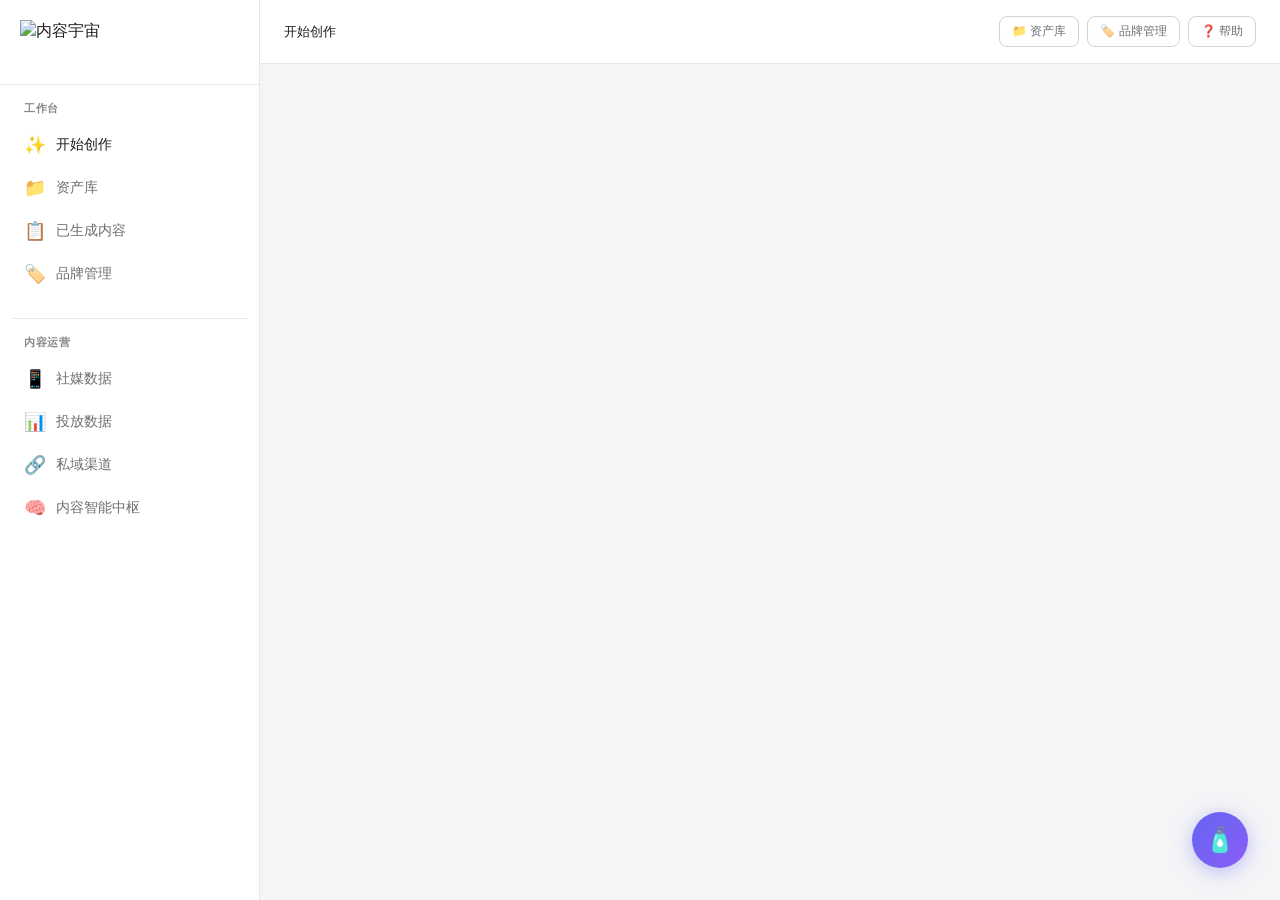
==== commit a698a65c: "v1.1: OpenClaw小源集成 + 投放指标完善 + 品牌管理动态化 - 脚本生成/分镜生成/洞察报告改用小源(OpenClaw)，自动fallback到Claude LLM - 投放数据表头新" ====
--- a/index.html
+++ b/index.html
@@ -56,7 +56,7 @@
       </div>
       <div class="nav-item" data-page="user-mgmt" onclick="navigateTo('user-mgmt')">
         <span class="nav-icon">🧠</span>
-        <span>内容智能</span>
+        <span>内容智能中枢</span>
       </div>
     </div>
   </nav>
@@ -88,6 +88,111 @@
   </div>
 </main>
 
+<!-- ========== 小源 · 悬浮聊天 ========== -->
+<button id="chat-fab" onclick="toggleXyChat()" style="
+  position:fixed;bottom:32px;right:32px;width:56px;height:56px;border-radius:50%;
+  background:linear-gradient(135deg,#6366f1,#8b5cf6);color:#fff;font-size:24px;
+  border:none;cursor:pointer;box-shadow:0 4px 20px rgba(99,102,241,0.4);
+  z-index:9999;display:flex;align-items:center;justify-content:center;
+  transition:transform 0.2s;
+" onmouseenter="this.style.transform='scale(1.1)'" onmouseleave="this.style.transform='scale(1)'">🧴</button>
+
+<div id="chat-panel" style="
+  position:fixed;bottom:104px;right:32px;width:380px;height:520px;
+  background:rgba(255,255,255,0.97);backdrop-filter:blur(20px);
+  border-radius:20px;box-shadow:0 8px 40px rgba(0,0,0,0.15);
+  display:none;flex-direction:column;z-index:9998;overflow:hidden;
+  border:1px solid rgba(0,0,0,0.06);
+">
+  <div style="padding:16px 20px;background:linear-gradient(135deg,#6366f1,#8b5cf6);color:#fff;display:flex;align-items:center;justify-content:space-between;">
+    <div>
+      <div style="font-weight:600;font-size:15px;">🧴 小源 · 人源活力专属AI</div>
+      <div style="font-size:12px;opacity:0.85;margin-top:2px;">产品顾问 · 数据分析 · 内容策略</div>
+    </div>
+    <div id="xy-status" style="font-size:11px;padding:3px 8px;border-radius:10px;background:rgba(255,255,255,0.2);">检测中</div>
+  </div>
+  <div id="chat-messages" style="flex:1;overflow-y:auto;padding:16px;display:flex;flex-direction:column;gap:12px;">
+    <div class="xy-msg-bot">你好！我是小源，人源活力专属AI助手 🧴 有什么可以帮您的？</div>
+  </div>
+  <div style="padding:12px 16px;border-top:1px solid #f0f0f0;display:flex;gap:8px;">
+    <input id="chat-input" type="text" placeholder="问我关于产品、数据、内容策略..." style="
+      flex:1;padding:10px 14px;border:1px solid #e0e0e0;border-radius:20px;font-size:14px;outline:none;
+      transition:border-color 0.2s;
+    " onfocus="this.style.borderColor='#8b5cf6'" onblur="this.style.borderColor='#e0e0e0'" onkeydown="if(event.key==='Enter'&&!event.isComposing)xySendChat()"/>
+    <button onclick="xySendChat()" style="
+      padding:10px 16px;background:#6366f1;color:#fff;border:none;border-radius:20px;cursor:pointer;font-size:14px;
+      transition:background 0.2s;
+    " onmouseenter="this.style.background='#4f46e5'" onmouseleave="this.style.background='#6366f1'">发送</button>
+  </div>
+</div>
+
+<style>
+.xy-msg-bot{background:#f3f4f6;color:#111;padding:10px 14px;border-radius:14px 14px 14px 4px;font-size:14px;max-width:85%;line-height:1.6;white-space:pre-wrap;}
+.xy-msg-user{background:#6366f1;color:#fff;padding:10px 14px;border-radius:14px 14px 4px 14px;font-size:14px;max-width:85%;align-self:flex-end;line-height:1.6;}
+.xy-msg-bot a{color:#6366f1;text-decoration:underline;}
+</style>
+
+<script>
+const XY_SESSION = 'web-' + Math.random().toString(36).slice(2, 10);
+
+function toggleXyChat() {
+  const p = document.getElementById('chat-panel');
+  const show = p.style.display === 'none';
+  p.style.display = show ? 'flex' : 'none';
+  if (show) document.getElementById('chat-input').focus();
+}
+
+async function xySendChat() {
+  const input = document.getElementById('chat-input');
+  const msg = input.value.trim();
+  if (!msg) return;
+  xyAppendMsg(msg, 'user');
+  input.value = '';
+  const loading = xyAppendMsg('思考中...', 'bot');
+  try {
+    const res = await fetch('/api/chat', {
+      method: 'POST',
+      headers: {'Content-Type': 'application/json'},
+      body: JSON.stringify({ message: msg, session_id: XY_SESSION }),
+    });
+    const data = await res.json();
+    if (res.ok) {
+      loading.textContent = data.reply || '（无回复）';
+    } else {
+      loading.textContent = data.error || '请求失败，请稍后重试';
+      loading.style.color = '#ef4444';
+    }
+  } catch (e) {
+    loading.textContent = '网络错误，请检查服务器连接';
+    loading.style.color = '#ef4444';
+  }
+}
+
+function xyAppendMsg(text, role) {
+  const box = document.getElementById('chat-messages');
+  const div = document.createElement('div');
+  div.className = role === 'user' ? 'xy-msg-user' : 'xy-msg-bot';
+  div.textContent = text;
+  box.appendChild(div);
+  box.scrollTop = box.scrollHeight;
+  return div;
+}
+
+// Check OpenClaw Gateway status on load
+(async () => {
+  const st = document.getElementById('xy-status');
+  try {
+    const r = await fetch('/api/chat', {
+      method: 'POST',
+      headers: {'Content-Type': 'application/json'},
+      body: JSON.stringify({ message: 'ping', session_id: 'health-check' }),
+    });
+    if (r.ok) { st.textContent = '在线'; st.style.background = 'rgba(34,197,94,0.3)'; }
+    else { st.textContent = '离线'; st.style.background = 'rgba(239,68,68,0.3)'; }
+  } catch { st.textContent = '离线'; st.style.background = 'rgba(239,68,68,0.3)'; }
+})();
+</script>
+
 <script src="/js/router.js"></script>
 </body>
 </html>
